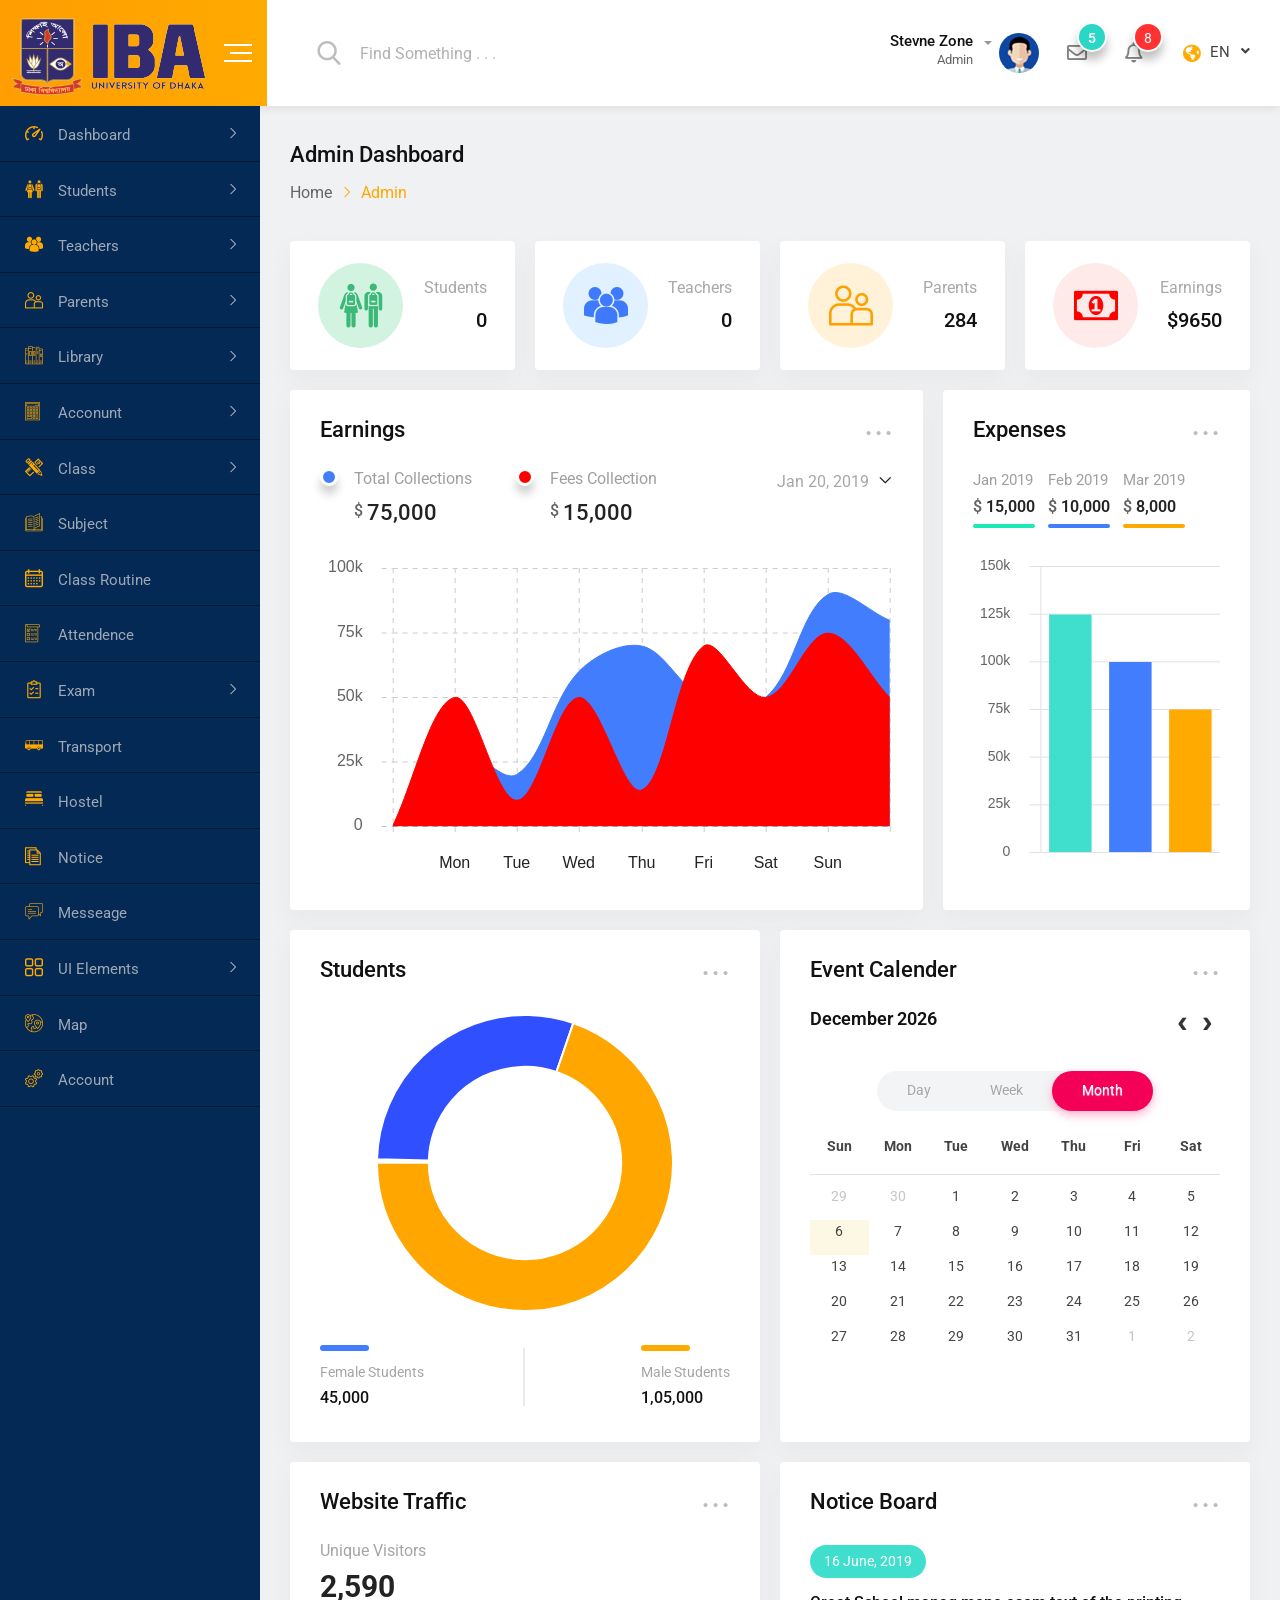
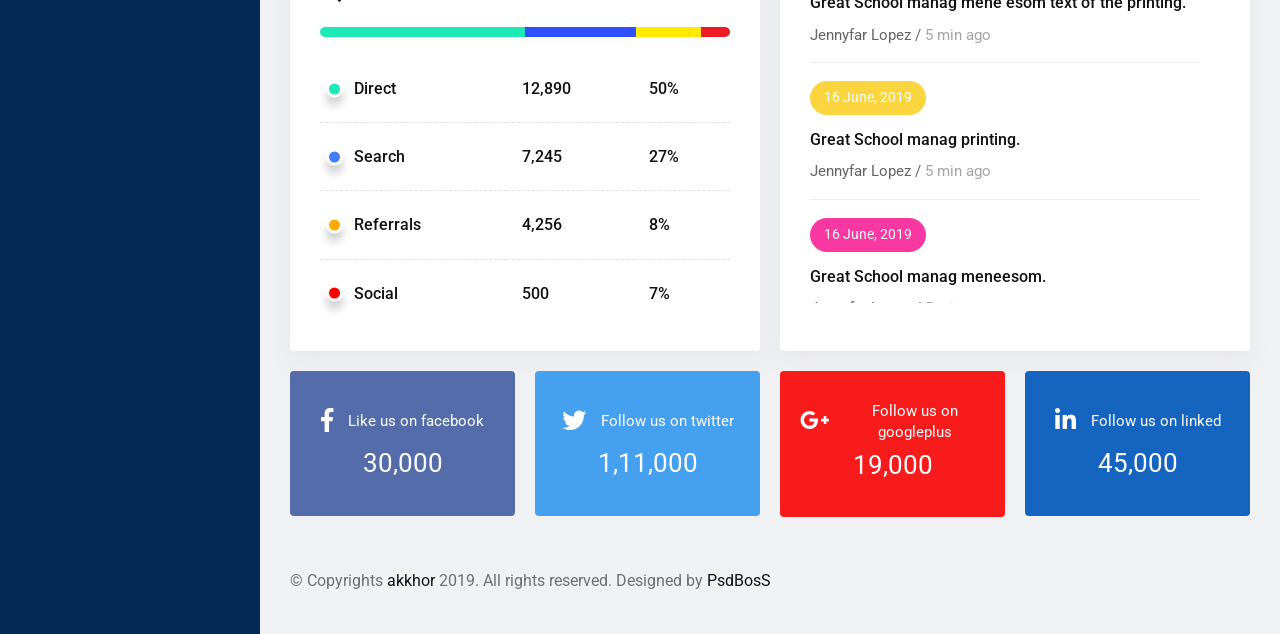
==== index.html @ 73d48bf9 "2nd cmt" ====
<!doctype html>
<html class="no-js" lang="">


<!-- Mirrored from www.radiustheme.com/demo/html/psdboss/akkhor/akkhor/index.html by HTTrack Website Copier/3.x [XR&CO'2014], Wed, 07 Jul 2021 11:38:13 GMT -->
<head>
    <meta charset="utf-8">
    <meta http-equiv="x-ua-compatible" content="ie=edge">
    <title>IBA | Home 1</title>
    <meta name="description" content="">
    <meta name="viewport" content="width=device-width, initial-scale=1">
    <!-- Favicon -->
    <link rel="shortcut icon" type="image/x-icon" href="img/favicon.png">
    <!-- Normalize CSS -->
    <link rel="stylesheet" href="css/normalize.css">
    <!-- Main CSS -->
    <link rel="stylesheet" href="css/main.css">
    <!-- Bootstrap CSS -->
    <link rel="stylesheet" href="css/bootstrap.min.css">
    <!-- Fontawesome CSS -->
    <link rel="stylesheet" href="css/all.min.css">
    <!-- Flaticon CSS -->
    <link rel="stylesheet" href="fonts/flaticon.css">
    <!-- Full Calender CSS -->
    <link rel="stylesheet" href="css/fullcalendar.min.css">
    <!-- Animate CSS -->
    <link rel="stylesheet" href="css/animate.min.css">
    <!-- Custom CSS -->
    <link rel="stylesheet" href="style.css">
    <!-- Modernize js -->
    <script src="js/modernizr-3.6.0.min.js"></script>
</head>

<body>
    <!-- Preloader Start Here -->
    <div id="preloader"></div>
    <!-- Preloader End Here -->
    <div id="wrapper" class="wrapper bg-ash">
       <!-- Header Menu Area Start Here -->
        <div class="navbar navbar-expand-md header-menu-one bg-light">
            <div class="nav-bar-header-one">
                <div class="header-logo">
                    <a href="index.html">
                        <img src="img/iba.png" alt="logo">
                    </a>
                </div>
                 <div class="toggle-button sidebar-toggle">
                    <button type="button" class="item-link">
                        <span class="btn-icon-wrap">
                            <span></span>
                            <span></span>
                            <span></span>
                        </span>
                    </button>
                </div>
            </div>
            <div class="d-md-none mobile-nav-bar">
               <button class="navbar-toggler pulse-animation" type="button" data-toggle="collapse" data-target="#mobile-navbar" aria-expanded="false">
                    <i class="far fa-arrow-alt-circle-down"></i>
                </button>
                <button type="button" class="navbar-toggler sidebar-toggle-mobile">
                    <i class="fas fa-bars"></i>
                </button>
            </div>
            <div class="header-main-menu collapse navbar-collapse" id="mobile-navbar">
                <ul class="navbar-nav">
                    <li class="navbar-item header-search-bar">
                        <div class="input-group stylish-input-group">
                            <span class="input-group-addon">
                                <button type="submit">
                                    <span class="flaticon-search" aria-hidden="true"></span>
                                </button>
                            </span>
                            <input type="text" class="form-control" placeholder="Find Something . . .">
                        </div>
                    </li>
                </ul>
                <ul class="navbar-nav">
                    <li class="navbar-item dropdown header-admin">
                        <a class="navbar-nav-link dropdown-toggle" href="#" role="button" data-toggle="dropdown"
                            aria-expanded="false">
                            <div class="admin-title">
                                <h5 class="item-title">Stevne Zone</h5>
                                <span>Admin</span>
                            </div>
                            <div class="admin-img">
                                <img src="img/figure/admin.jpg" alt="Admin">
                            </div>
                        </a>
                        <div class="dropdown-menu dropdown-menu-right">
                            <div class="item-header">
                                <h6 class="item-title">Steven Zone</h6>
                            </div>
                            <div class="item-content">
                                <ul class="settings-list">
                                    <li><a href="#"><i class="flaticon-user"></i>My Profile</a></li>
                                    <li><a href="#"><i class="flaticon-list"></i>Task</a></li>
                                    <li><a href="#"><i class="flaticon-chat-comment-oval-speech-bubble-with-text-lines"></i>Message</a></li>
                                    <li><a href="#"><i class="flaticon-gear-loading"></i>Account Settings</a></li>
                                    <li><a href="login.html"><i class="flaticon-turn-off"></i>Log Out</a></li>
                                </ul>
                            </div>
                        </div>
                    </li>
                    <li class="navbar-item dropdown header-message">
                        <a class="navbar-nav-link dropdown-toggle" href="#" role="button" data-toggle="dropdown"
                            aria-expanded="false">
                            <i class="far fa-envelope"></i>
                            <div class="item-title d-md-none text-16 mg-l-10">Message</div>
                            <span>5</span>
                        </a>

                        <div class="dropdown-menu dropdown-menu-right">
                            <div class="item-header">
                                <h6 class="item-title">05 Message</h6>
                            </div>
                            <div class="item-content">
                                <div class="media">
                                    <div class="item-img bg-skyblue author-online">
                                        <img src="img/figure/student11.png" alt="img">
                                    </div>
                                    <div class="media-body space-sm">
                                        <div class="item-title">
                                            <a href="#">
                                                <span class="item-name">Maria Zaman</span> 
                                                <span class="item-time">18:30</span> 
                                            </a>  
                                        </div>
                                        <p>What is the reason of buy this item. 
                                        Is it usefull for me.....</p>
                                    </div>
                                </div>
                                <div class="media">
                                    <div class="item-img bg-yellow author-online">
                                        <img src="img/figure/student12.png" alt="img">
                                    </div>
                                    <div class="media-body space-sm">
                                        <div class="item-title">
                                            <a href="#">
                                                <span class="item-name">Benny Roy</span> 
                                                <span class="item-time">10:35</span> 
                                            </a>  
                                        </div>
                                        <p>What is the reason of buy this item. 
                                        Is it usefull for me.....</p>
                                    </div>
                                </div>
                                <div class="media">
                                    <div class="item-img bg-pink">
                                        <img src="img/figure/student13.png" alt="img">
                                    </div>
                                    <div class="media-body space-sm">
                                        <div class="item-title">
                                            <a href="#">
                                                <span class="item-name">Steven</span> 
                                                <span class="item-time">02:35</span> 
                                            </a>  
                                        </div>
                                        <p>What is the reason of buy this item. 
                                        Is it usefull for me.....</p>
                                    </div>
                                </div>
                                <div class="media">
                                    <div class="item-img bg-violet-blue">
                                        <img src="img/figure/student11.png" alt="img">
                                    </div>
                                    <div class="media-body space-sm">
                                        <div class="item-title">
                                            <a href="#">
                                                <span class="item-name">Joshep Joe</span> 
                                                <span class="item-time">12:35</span> 
                                            </a>  
                                        </div>
                                        <p>What is the reason of buy this item. 
                                        Is it usefull for me.....</p>
                                    </div>
                                </div>
                            </div>
                        </div>
                    </li>
                    <li class="navbar-item dropdown header-notification">
                        <a class="navbar-nav-link dropdown-toggle" href="#" role="button" data-toggle="dropdown"
                            aria-expanded="false">
                            <i class="far fa-bell"></i>
                            <div class="item-title d-md-none text-16 mg-l-10">Notification</div>
                            <span>8</span>
                        </a>

                        <div class="dropdown-menu dropdown-menu-right">
                            <div class="item-header">
                                <h6 class="item-title">03 Notifiacations</h6>
                            </div>
                            <div class="item-content">
                                <div class="media">
                                    <div class="item-icon bg-skyblue">
                                        <i class="fas fa-check"></i>
                                    </div>
                                    <div class="media-body space-sm">
                                        <div class="post-title">Complete Today Task</div>
                                        <span>1 Mins ago</span>
                                    </div>
                                </div>
                                <div class="media">
                                    <div class="item-icon bg-orange">
                                        <i class="fas fa-calendar-alt"></i>
                                    </div>
                                    <div class="media-body space-sm">
                                        <div class="post-title">Director Metting</div>
                                        <span>20 Mins ago</span>
                                    </div>
                                </div>
                                <div class="media">
                                    <div class="item-icon bg-violet-blue">
                                        <i class="fas fa-cogs"></i>
                                    </div>
                                    <div class="media-body space-sm">
                                        <div class="post-title">Update Password</div>
                                        <span>45 Mins ago</span>
                                    </div>
                                </div>
                            </div>
                        </div>
                    </li>
                     <li class="navbar-item dropdown header-language">
                        <a class="navbar-nav-link dropdown-toggle" href="#" role="button" 
                        data-toggle="dropdown" aria-expanded="false"><i class="fas fa-globe-americas"></i>EN</a>
                        <div class="dropdown-menu dropdown-menu-right">
                            <a class="dropdown-item" href="#">English</a>
                            <a class="dropdown-item" href="#">Spanish</a>
                            <a class="dropdown-item" href="#">Franchis</a>
                            <a class="dropdown-item" href="#">Chiness</a>
                        </div>
                    </li>
                </ul>
            </div>
        </div>
        <!-- Header Menu Area End Here -->
        <!-- Page Area Start Here -->
        <div class="dashboard-page-one">
            <!-- Sidebar Area Start Here -->
            <div class="sidebar-main sidebar-menu-one sidebar-expand-md sidebar-color">
               <div class="mobile-sidebar-header d-md-none">
                    <div class="header-logo">
                        <a href="index.html"><img src="img/logo1.png" alt="logo"></a>
                    </div>
               </div>
                <div class="sidebar-menu-content">
                    <ul class="nav nav-sidebar-menu sidebar-toggle-view">
                        <li class="nav-item sidebar-nav-item">
                            <a href="#" class="nav-link"><i class="flaticon-dashboard"></i><span>Dashboard</span></a>
                            <ul class="nav sub-group-menu">
                                <li class="nav-item">
                                    <a href="index.html" class="nav-link"><i class="fas fa-angle-right"></i>Admin</a>
                                </li>
                                <li class="nav-item">
                                    <a href="index3.html" class="nav-link"><i
                                            class="fas fa-angle-right"></i>Students</a>
                                </li>
                                <li class="nav-item">
                                    <a href="index4.html" class="nav-link"><i class="fas fa-angle-right"></i>Parents</a>
                                </li>
                                <li class="nav-item">
                                    <a href="index5.html" class="nav-link"><i
                                            class="fas fa-angle-right"></i>Teachers</a>
                                </li>
                            </ul>
                        </li>
                        <li class="nav-item sidebar-nav-item">
                            <a href="#" class="nav-link"><i class="flaticon-classmates"></i><span>Students</span></a>
                            <ul class="nav sub-group-menu">
                                <li class="nav-item">
                                    <a href="all-student.html" class="nav-link"><i class="fas fa-angle-right"></i>All
                                        Students</a>
                                </li>
                                <li class="nav-item">
                                    <a href="student-details.html" class="nav-link"><i
                                            class="fas fa-angle-right"></i>Student Details</a>
                                </li>
                                <li class="nav-item">
                                    <a href="admit-form.html" class="nav-link"><i
                                            class="fas fa-angle-right"></i>Admission Form</a>
                                </li>
                                <li class="nav-item">
                                    <a href="student-promotion.html" class="nav-link"><i
                                            class="fas fa-angle-right"></i>Student Promotion</a>
                                </li>
                            </ul>
                        </li>
                        <li class="nav-item sidebar-nav-item">
                            <a href="#" class="nav-link"><i
                                    class="flaticon-multiple-users-silhouette"></i><span>Teachers</span></a>
                            <ul class="nav sub-group-menu">
                                <li class="nav-item">
                                    <a href="all-teacher.html" class="nav-link"><i class="fas fa-angle-right"></i>All
                                        Teachers</a>
                                </li>
                                <li class="nav-item">
                                    <a href="teacher-details.html" class="nav-link"><i
                                            class="fas fa-angle-right"></i>Teacher Details</a>
                                </li>
                                <li class="nav-item">
                                    <a href="add-teacher.html" class="nav-link"><i class="fas fa-angle-right"></i>Add
                                        Teacher</a>
                                </li>
                                <li class="nav-item">
                                    <a href="teacher-payment.html" class="nav-link"><i
                                            class="fas fa-angle-right"></i>Payment</a>
                                </li>
                            </ul>
                        </li>
                        <li class="nav-item sidebar-nav-item">
                            <a href="#" class="nav-link"><i class="flaticon-couple"></i><span>Parents</span></a>
                            <ul class="nav sub-group-menu">
                                <li class="nav-item">
                                    <a href="all-parents.html" class="nav-link"><i class="fas fa-angle-right"></i>All
                                        Parents</a>
                                </li>
                                <li class="nav-item">
                                    <a href="parents-details.html" class="nav-link"><i
                                            class="fas fa-angle-right"></i>Parents Details</a>
                                </li>
                                <li class="nav-item">
                                    <a href="add-parents.html" class="nav-link"><i class="fas fa-angle-right"></i>Add
                                        Parent</a>
                                </li>
                            </ul>
                        </li>
                        <li class="nav-item sidebar-nav-item">
                            <a href="#" class="nav-link"><i class="flaticon-books"></i><span>Library</span></a>
                            <ul class="nav sub-group-menu">
                                <li class="nav-item">
                                    <a href="all-book.html" class="nav-link"><i class="fas fa-angle-right"></i>All
                                        Book</a>
                                </li>
                                <li class="nav-item">
                                    <a href="add-book.html" class="nav-link"><i class="fas fa-angle-right"></i>Add New
                                        Book</a>
                                </li>
                            </ul>
                        </li>
                        <li class="nav-item sidebar-nav-item">
                            <a href="#" class="nav-link"><i class="flaticon-technological"></i><span>Acconunt</span></a>
                            <ul class="nav sub-group-menu">
                                <li class="nav-item">
                                    <a href="all-fees.html" class="nav-link"><i class="fas fa-angle-right"></i>All Fees
                                        Collection</a>
                                </li>
                                <li class="nav-item">
                                    <a href="all-expense.html" class="nav-link"><i
                                            class="fas fa-angle-right"></i>Expenses</a>
                                </li>
                                <li class="nav-item">
                                    <a href="add-expense.html" class="nav-link"><i class="fas fa-angle-right"></i>Add
                                        Expenses</a>
                                </li>
                            </ul>
                        </li>
                        <li class="nav-item sidebar-nav-item">
                            <a href="#" class="nav-link"><i
                                    class="flaticon-maths-class-materials-cross-of-a-pencil-and-a-ruler"></i><span>Class</span></a>
                            <ul class="nav sub-group-menu">
                                <li class="nav-item">
                                    <a href="all-class.html" class="nav-link"><i class="fas fa-angle-right"></i>All
                                        Classes</a>
                                </li>
                                <li class="nav-item">
                                    <a href="add-class.html" class="nav-link"><i class="fas fa-angle-right"></i>Add New
                                        Class</a>
                                </li>
                            </ul>
                        </li>
                        <li class="nav-item">
                            <a href="all-subject.html" class="nav-link"><i
                                    class="flaticon-open-book"></i><span>Subject</span></a>
                        </li>
                        <li class="nav-item">
                            <a href="class-routine.html" class="nav-link"><i class="flaticon-calendar"></i><span>Class
                                    Routine</span></a>
                        </li>
                        <li class="nav-item">
                            <a href="student-attendence.html" class="nav-link"><i
                                    class="flaticon-checklist"></i><span>Attendence</span></a>
                        </li>
                        <li class="nav-item sidebar-nav-item">
                            <a href="#" class="nav-link"><i class="flaticon-shopping-list"></i><span>Exam</span></a>
                            <ul class="nav sub-group-menu">
                                <li class="nav-item">
                                    <a href="exam-schedule.html" class="nav-link"><i class="fas fa-angle-right"></i>Exam
                                        Schedule</a>
                                </li>
                                <li class="nav-item">
                                    <a href="exam-grade.html" class="nav-link"><i class="fas fa-angle-right"></i>Exam
                                        Grades</a>
                                </li>
                            </ul>
                        </li>
                        <li class="nav-item">
                            <a href="transport.html" class="nav-link"><i
                                    class="flaticon-bus-side-view"></i><span>Transport</span></a>
                        </li>
                        <li class="nav-item">
                            <a href="hostel.html" class="nav-link"><i class="flaticon-bed"></i><span>Hostel</span></a>
                        </li>
                        <li class="nav-item">
                            <a href="notice-board.html" class="nav-link"><i
                                    class="flaticon-script"></i><span>Notice</span></a>
                        </li>
                        <li class="nav-item">
                            <a href="messaging.html" class="nav-link"><i
                                    class="flaticon-chat"></i><span>Messeage</span></a>
                        </li>
                        <li class="nav-item sidebar-nav-item">
                            <a href="#" class="nav-link"><i class="flaticon-menu-1"></i><span>UI Elements</span></a>
                            <ul class="nav sub-group-menu">
                                <li class="nav-item">
                                    <a href="notification-alart.html" class="nav-link"><i class="fas fa-angle-right"></i>Alart</a>
                                </li>
                                <li class="nav-item">
                                    <a href="button.html" class="nav-link"><i class="fas fa-angle-right"></i>Button</a>
                                </li>
                                <li class="nav-item">
                                    <a href="grid.html" class="nav-link"><i class="fas fa-angle-right"></i>Grid</a>
                                </li>
                                <li class="nav-item">
                                    <a href="modal.html" class="nav-link"><i class="fas fa-angle-right"></i>Modal</a>
                                </li>
                                <li class="nav-item">
                                    <a href="progress-bar.html" class="nav-link"><i class="fas fa-angle-right"></i>Progress Bar</a>
                                </li>
                                <li class="nav-item">
                                    <a href="ui-tab.html" class="nav-link"><i class="fas fa-angle-right"></i>Tab</a>
                                </li>
                                <li class="nav-item">
                                    <a href="ui-widget.html" class="nav-link"><i
                                            class="fas fa-angle-right"></i>Widget</a>
                                </li>
                            </ul>
                        </li>
                        <li class="nav-item">
                            <a href="map.html" class="nav-link"><i
                                    class="flaticon-planet-earth"></i><span>Map</span></a>
                        </li>
                        <li class="nav-item">
                            <a href="account-settings.html" class="nav-link"><i
                                    class="flaticon-settings"></i><span>Account</span></a>
                        </li>
                    </ul>
                </div>
            </div>
            <!-- Sidebar Area End Here -->
            <div class="dashboard-content-one">
                <!-- Breadcubs Area Start Here -->
                <div class="breadcrumbs-area">
                    <h3>Admin Dashboard</h3>
                    <ul>
                        <li>
                            <a href="index.html">Home</a>
                        </li>
                        <li>Admin</li>
                    </ul>
                </div>
                <!-- Breadcubs Area End Here -->
                <!-- Dashboard summery Start Here -->
                <div class="row gutters-20">
                    <div class="col-xl-3 col-sm-6 col-12">
                        <div class="dashboard-summery-one mg-b-20">
                            <div class="row align-items-center">
                                <div class="col-6">
                                    <div class="item-icon bg-light-green ">
                                        <i class="flaticon-classmates text-green"></i>
                                    </div>
                                </div>
                                <div class="col-6">
                                    <div class="item-content">
                                        <div class="item-title">Students</div>
                                        <div class="item-number"><span class="counter" data-num="150000">1,50,000</span></div>
                                    </div>
                                </div>
                            </div>
                        </div>
                    </div>
                    <div class="col-xl-3 col-sm-6 col-12">
                        <div class="dashboard-summery-one mg-b-20">
                            <div class="row align-items-center">
                                <div class="col-6">
                                    <div class="item-icon bg-light-blue">
                                        <i class="flaticon-multiple-users-silhouette text-blue"></i>
                                    </div>
                                </div>
                                <div class="col-6">
                                    <div class="item-content">
                                        <div class="item-title">Teachers</div>
                                        <div class="item-number"><span class="counter" data-num="2250">2,250</span></div>
                                    </div>
                                </div>
                            </div>
                        </div>
                    </div>
                    <div class="col-xl-3 col-sm-6 col-12">
                        <div class="dashboard-summery-one mg-b-20">
                            <div class="row align-items-center">
                                <div class="col-6">
                                    <div class="item-icon bg-light-yellow">
                                        <i class="flaticon-couple text-orange"></i>
                                    </div>
                                </div>
                                <div class="col-6">
                                    <div class="item-content">
                                        <div class="item-title">Parents</div>
                                        <div class="item-number"><span class="counter" data-num="5690">5,690</span></div>
                                    </div>
                                </div>
                            </div>
                        </div>
                    </div>
                    <div class="col-xl-3 col-sm-6 col-12">
                        <div class="dashboard-summery-one mg-b-20">
                            <div class="row align-items-center">
                                <div class="col-6">
                                    <div class="item-icon bg-light-red">
                                        <i class="flaticon-money text-red"></i>
                                    </div>
                                </div>
                                <div class="col-6">
                                    <div class="item-content">
                                        <div class="item-title">Earnings</div>
                                        <div class="item-number"><span>$</span><span class="counter" data-num="193000">1,93,000</span></div>
                                    </div>
                                </div>
                            </div>
                        </div>
                    </div>
                </div>
                <!-- Dashboard summery End Here -->
                <!-- Dashboard Content Start Here -->
                <div class="row gutters-20">
                    <div class="col-12 col-xl-8 col-6-xxxl">
                        <div class="card dashboard-card-one pd-b-20">
                            <div class="card-body">
                                <div class="heading-layout1">
                                    <div class="item-title">
                                        <h3>Earnings</h3>
                                    </div>
                                    <div class="dropdown">
                                        <a class="dropdown-toggle" href="#" role="button" data-toggle="dropdown"
                                            aria-expanded="false">...</a>

                                        <div class="dropdown-menu dropdown-menu-right">
                                            <a class="dropdown-item" href="#"><i
                                                    class="fas fa-times text-orange-red"></i>Close</a>
                                            <a class="dropdown-item" href="#"><i
                                                    class="fas fa-cogs text-dark-pastel-green"></i>Edit</a>
                                            <a class="dropdown-item" href="#"><i
                                                    class="fas fa-redo-alt text-orange-peel"></i>Refresh</a>
                                        </div>
                                    </div>
                                </div>
                                <div class="earning-report">
                                    <div class="item-content">
                                        <div class="single-item pseudo-bg-blue">
                                            <h4>Total Collections</h4>
                                            <span>75,000</span>
                                        </div>
                                        <div class="single-item pseudo-bg-red">
                                            <h4>Fees Collection</h4>
                                            <span>15,000</span>
                                        </div>
                                    </div>
                                    <div class="dropdown">
                                        <a class="date-dropdown-toggle" href="#" role="button" data-toggle="dropdown"
                                            aria-expanded="false">Jan 20, 2019</a>
                                        <div class="dropdown-menu dropdown-menu-right">
                                            <a class="dropdown-item" href="#">Jan 20, 2019</a>
                                            <a class="dropdown-item" href="#">Jan 20, 2021</a>
                                            <a class="dropdown-item" href="#">Jan 20, 2020</a>
                                        </div>
                                    </div>
                                </div>
                                <div class="earning-chart-wrap">
                                    <canvas id="earning-line-chart" width="660" height="320"></canvas>
                                </div>
                            </div>
                        </div>
                    </div>
                    <div class="col-12 col-xl-4 col-3-xxxl">
                        <div class="card dashboard-card-two pd-b-20">
                            <div class="card-body">
                                <div class="heading-layout1">
                                    <div class="item-title">
                                        <h3>Expenses</h3>
                                    </div>
                                    <div class="dropdown">
                                        <a class="dropdown-toggle" href="#" role="button" data-toggle="dropdown"
                                            aria-expanded="false">...</a>

                                        <div class="dropdown-menu dropdown-menu-right">
                                            <a class="dropdown-item" href="#"><i
                                                    class="fas fa-times text-orange-red"></i>Close</a>
                                            <a class="dropdown-item" href="#"><i
                                                    class="fas fa-cogs text-dark-pastel-green"></i>Edit</a>
                                            <a class="dropdown-item" href="#"><i
                                                    class="fas fa-redo-alt text-orange-peel"></i>Refresh</a>
                                        </div>
                                    </div>
                                </div>
                                <div class="expense-report">
                                    <div class="monthly-expense pseudo-bg-Aquamarine">
                                        <div class="expense-date">Jan 2019</div>
                                        <div class="expense-amount"><span>$</span> 15,000</div>
                                    </div>
                                    <div class="monthly-expense pseudo-bg-blue">
                                        <div class="expense-date">Feb 2019</div>
                                        <div class="expense-amount"><span>$</span> 10,000</div>
                                    </div>
                                    <div class="monthly-expense pseudo-bg-yellow">
                                        <div class="expense-date">Mar 2019</div>
                                        <div class="expense-amount"><span>$</span> 8,000</div>
                                    </div>
                                </div>
                                <div class="expense-chart-wrap">
                                    <canvas id="expense-bar-chart" width="100" height="300"></canvas>
                                </div>
                            </div>
                        </div>
                    </div>
                    <div class="col-12 col-xl-6 col-3-xxxl">
                        <div class="card dashboard-card-three pd-b-20">
                            <div class="card-body">
                                <div class="heading-layout1">
                                    <div class="item-title">
                                        <h3>Students</h3>
                                    </div>
                                    <div class="dropdown">
                                        <a class="dropdown-toggle" href="#" role="button" data-toggle="dropdown"
                                            aria-expanded="false">...</a>

                                        <div class="dropdown-menu dropdown-menu-right">
                                            <a class="dropdown-item" href="#"><i
                                                    class="fas fa-times text-orange-red"></i>Close</a>
                                            <a class="dropdown-item" href="#"><i
                                                    class="fas fa-cogs text-dark-pastel-green"></i>Edit</a>
                                            <a class="dropdown-item" href="#"><i
                                                    class="fas fa-redo-alt text-orange-peel"></i>Refresh</a>
                                        </div>
                                    </div>
                                </div>
                                <div class="doughnut-chart-wrap">
                                    <canvas id="student-doughnut-chart" width="100" height="300"></canvas>
                                </div>
                                <div class="student-report">
                                    <div class="student-count pseudo-bg-blue">
                                        <h4 class="item-title">Female Students</h4>
                                        <div class="item-number">45,000</div>
                                    </div>
                                    <div class="student-count pseudo-bg-yellow">
                                        <h4 class="item-title">Male Students</h4>
                                        <div class="item-number">1,05,000</div>
                                    </div>
                                </div>
                            </div>
                        </div>
                    </div>
                    <div class="col-12 col-xl-6 col-4-xxxl">
                        <div class="card dashboard-card-four pd-b-20">
                            <div class="card-body">
                                <div class="heading-layout1">
                                    <div class="item-title">
                                        <h3>Event Calender</h3>
                                    </div>
                                    <div class="dropdown">
                                        <a class="dropdown-toggle" href="#" role="button" data-toggle="dropdown"
                                            aria-expanded="false">...</a>

                                        <div class="dropdown-menu dropdown-menu-right">
                                            <a class="dropdown-item" href="#"><i
                                                    class="fas fa-times text-orange-red"></i>Close</a>
                                            <a class="dropdown-item" href="#"><i
                                                    class="fas fa-cogs text-dark-pastel-green"></i>Edit</a>
                                            <a class="dropdown-item" href="#"><i
                                                    class="fas fa-redo-alt text-orange-peel"></i>Refresh</a>
                                        </div>
                                    </div>
                                </div>
                                <div class="calender-wrap">
                                    <div id="fc-calender" class="fc-calender"></div>
                                </div>
                            </div>
                        </div>
                    </div>
                    <div class="col-lg-6 col-xl-6 col-4-xxxl">
                        <div class="card dashboard-card-five pd-b-20">
                            <div class="card-body pd-b-14">
                                <div class="heading-layout1">
                                    <div class="item-title">
                                        <h3>Website Traffic</h3>
                                    </div>
                                    <div class="dropdown">
                                        <a class="dropdown-toggle" href="#" role="button" data-toggle="dropdown"
                                            aria-expanded="false">...</a>

                                        <div class="dropdown-menu dropdown-menu-right">
                                            <a class="dropdown-item" href="#"><i
                                                    class="fas fa-times text-orange-red"></i>Close</a>
                                            <a class="dropdown-item" href="#"><i
                                                    class="fas fa-cogs text-dark-pastel-green"></i>Edit</a>
                                            <a class="dropdown-item" href="#"><i
                                                    class="fas fa-redo-alt text-orange-peel"></i>Refresh</a>
                                        </div>
                                    </div>
                                </div>
                                <h6 class="traffic-title">Unique Visitors</h6>
                                <div class="traffic-number">2,590</div>
                                <div class="traffic-bar">
                                    <div class="direct" data-toggle="tooltip" data-placement="top" title="Direct">
                                    </div>
                                    <div class="search" data-toggle="tooltip" data-placement="top" title="Search">
                                    </div>
                                    <div class="referrals" data-toggle="tooltip" data-placement="top" title="Referrals">
                                    </div>
                                    <div class="social" data-toggle="tooltip" data-placement="top" title="Social">
                                    </div>
                                </div>
                                <div class="traffic-table table-responsive">
                                    <table class="table">
                                        <tbody>
                                            <tr>
                                                <td class="t-title pseudo-bg-Aquamarine">Direct</td>
                                                <td>12,890</td>
                                                <td>50%</td>
                                            </tr>
                                            <tr>
                                                <td class="t-title pseudo-bg-blue">Search</td>
                                                <td>7,245</td>
                                                <td>27%</td>
                                            </tr>
                                            <tr>
                                                <td class="t-title pseudo-bg-yellow">Referrals</td>
                                                <td>4,256</td>
                                                <td>8%</td>
                                            </tr>
                                            <tr>
                                                <td class="t-title pseudo-bg-red">Social</td>
                                                <td>500</td>
                                                <td>7%</td>
                                            </tr>
                                        </tbody>
                                    </table>
                                </div>
                            </div>
                        </div>
                    </div>
                    <div class="col-lg-6 col-xl-6 col-4-xxxl">
                        <div class="card dashboard-card-six pd-b-20">
                            <div class="card-body">
                                <div class="heading-layout1 mg-b-17">
                                    <div class="item-title">
                                        <h3>Notice Board</h3>
                                    </div>
                                    <div class="dropdown">
                                        <a class="dropdown-toggle" href="#" role="button" data-toggle="dropdown"
                                            aria-expanded="false">...</a>

                                        <div class="dropdown-menu dropdown-menu-right">
                                            <a class="dropdown-item" href="#"><i
                                                    class="fas fa-times text-orange-red"></i>Close</a>
                                            <a class="dropdown-item" href="#"><i
                                                    class="fas fa-cogs text-dark-pastel-green"></i>Edit</a>
                                            <a class="dropdown-item" href="#"><i
                                                    class="fas fa-redo-alt text-orange-peel"></i>Refresh</a>
                                        </div>
                                    </div>
                                </div>
                                <div class="notice-box-wrap">
                                    <div class="notice-list">
                                        <div class="post-date bg-skyblue">16 June, 2019</div>
                                        <h6 class="notice-title"><a href="#">Great School manag mene esom text of the
                                                printing.</a></h6>
                                        <div class="entry-meta"> Jennyfar Lopez / <span>5 min ago</span></div>
                                    </div>
                                    <div class="notice-list">
                                        <div class="post-date bg-yellow">16 June, 2019</div>
                                        <h6 class="notice-title"><a href="#">Great School manag printing.</a></h6>
                                        <div class="entry-meta"> Jennyfar Lopez / <span>5 min ago</span></div>
                                    </div>
                                    <div class="notice-list">
                                        <div class="post-date bg-pink">16 June, 2019</div>
                                        <h6 class="notice-title"><a href="#">Great School manag meneesom.</a></h6>
                                        <div class="entry-meta"> Jennyfar Lopez / <span>5 min ago</span></div>
                                    </div>
                                    <div class="notice-list">
                                        <div class="post-date bg-skyblue">16 June, 2019</div>
                                        <h6 class="notice-title"><a href="#">Great School manag mene esom text of the
                                                printing.</a></h6>
                                        <div class="entry-meta"> Jennyfar Lopez / <span>5 min ago</span></div>
                                    </div>
                                    <div class="notice-list">
                                        <div class="post-date bg-yellow">16 June, 2019</div>
                                        <h6 class="notice-title"><a href="#">Great School manag printing.</a></h6>
                                        <div class="entry-meta"> Jennyfar Lopez / <span>5 min ago</span></div>
                                    </div>
                                    <div class="notice-list">
                                        <div class="post-date bg-pink">16 June, 2019</div>
                                        <h6 class="notice-title"><a href="#">Great School manag meneesom.</a></h6>
                                        <div class="entry-meta"> Jennyfar Lopez / <span>5 min ago</span></div>
                                    </div>
                                </div>
                            </div>
                        </div>
                    </div>
                </div>
                <!-- Dashboard Content End Here -->
                <!-- Social Media Start Here -->
                <div class="row gutters-20">
                    <div class="col-lg-3 col-sm-6 col-12">
                        <div class="card dashboard-card-seven">
                            <div class="social-media bg-fb hover-fb">
                                <div class="media media-none--lg">
                                    <div class="social-icon">
                                        <i class="fab fa-facebook-f"></i>
                                    </div>
                                    <div class="media-body space-sm">
                                        <h6 class="item-title">Like us on facebook</h6>
                                    </div>
                                </div>
                                <div class="social-like">30,000</div>
                            </div>
                        </div>
                    </div>
                    <div class="col-lg-3 col-sm-6 col-12">
                        <div class="card dashboard-card-seven">
                            <div class="social-media bg-twitter hover-twitter">
                                <div class="media media-none--lg">
                                        <div class="social-icon">
                                        <i class="fab fa-twitter"></i>
                                        </div>
                                        <div class="media-body space-sm">
                                            <h6 class="item-title">Follow us on twitter</h6>
                                        </div>
                                </div>
                                <div class="social-like">1,11,000</div>
                            </div>
                        </div>
                    </div>
                    <div class="col-lg-3 col-sm-6 col-12">
                        <div class="card dashboard-card-seven">
                            <div class="social-media bg-gplus hover-gplus">
                                <div class="media media-none--lg">
                                    <div class="social-icon">
                                        <i class="fab fa-google-plus-g"></i>
                                    </div>
                                    <div class="media-body space-sm">
                                        <h6 class="item-title">Follow us on googleplus</h6>
                                    </div>
                                </div>
                                <div class="social-like">19,000</div>
                            </div>
                        </div>
                    </div>
                    <div class="col-lg-3 col-sm-6 col-12">
                        <div class="card dashboard-card-seven">
                            <div class="social-media bg-linkedin hover-linked">
                                <div class="media media-none--lg">
                                    <div class="social-icon">
                                    <i class="fab fa-linkedin-in"></i>
                                    </div>
                                    <div class="media-body space-sm">
                                        <h6 class="item-title">Follow us on linked</h6>
                                    </div>
                                </div>
                                <div class="social-like">45,000</div>
                            </div>
                        </div>
                    </div>
                </div>
                <!-- Social Media End Here -->
                <!-- Footer Area Start Here -->
                <footer class="footer-wrap-layout1">
                    <div class="copyright">© Copyrights <a href="#">akkhor</a> 2019. All rights reserved. Designed by <a
                            href="#">PsdBosS</a></div>
                </footer>
                <!-- Footer Area End Here -->
            </div>
        </div>
        <!-- Page Area End Here -->
    </div>
    <!-- jquery-->
    <script src="js/jquery-3.3.1.min.js"></script>
    <!-- Plugins js -->
    <script src="js/plugins.js"></script>
    <!-- Popper js -->
    <script src="js/popper.min.js"></script>
    <!-- Bootstrap js -->
    <script src="js/bootstrap.min.js"></script>
    <!-- Counterup Js -->
    <script src="js/jquery.counterup.min.js"></script>
    <!-- Moment Js -->
    <script src="js/moment.min.js"></script>
    <!-- Waypoints Js -->
    <script src="js/jquery.waypoints.min.js"></script>
    <!-- Scroll Up Js -->
    <script src="js/jquery.scrollUp.min.js"></script>
    <!-- Full Calender Js -->
    <script src="js/fullcalendar.min.js"></script>
    <!-- Chart Js -->
    <script src="js/Chart.min.js"></script>
    <!-- Custom Js -->
    <script src="js/main.js"></script>

</body>


<!-- Mirrored from www.radiustheme.com/demo/html/psdboss/akkhor/akkhor/index.html by HTTrack Website Copier/3.x [XR&CO'2014], Wed, 07 Jul 2021 11:38:37 GMT -->
</html>
---- css/main.css ----
/*! HTML5 Boilerplate v6.1.0 | MIT License | https://html5boilerplate.com/ */

/*
 * What follows is the result of much research on cross-browser styling.
 * Credit left inline and big thanks to Nicolas Gallagher, Jonathan Neal,
 * Kroc Camen, and the H5BP dev community and team.
 */

/* ==========================================================================
   Base styles: opinionated defaults
   ========================================================================== */

html {
    color: #222;
    font-size: 1em;
    line-height: 1.4;
}

/*
 * Remove text-shadow in selection highlight:
 * https://twitter.com/miketaylr/status/12228805301
 *
 * Vendor-prefixed and regular ::selection selectors cannot be combined:
 * https://stackoverflow.com/a/16982510/7133471
 *
 * Customize the background color to match your design.
 */

::-moz-selection {
    background: #b3d4fc;
    text-shadow: none;
}

::selection {
    background: #b3d4fc;
    text-shadow: none;
}

/*
 * A better looking default horizontal rule
 */

hr {
    display: block;
    height: 1px;
    border: 0;
    border-top: 1px solid #ccc;
    margin: 1em 0;
    padding: 0;
}

/*
 * Remove the gap between audio, canvas, iframes,
 * images, videos and the bottom of their containers:
 * https://github.com/h5bp/html5-boilerplate/issues/440
 */

audio,
canvas,
iframe,
img,
svg,
video {
    vertical-align: middle;
}

/*
 * Remove default fieldset styles.
 */

fieldset {
    border: 0;
    margin: 0;
    padding: 0;
}

/*
 * Allow only vertical resizing of textareas.
 */

textarea {
    resize: vertical;
}

/* ==========================================================================
   Browser Upgrade Prompt
   ========================================================================== */

.browserupgrade {
    margin: 0.2em 0;
    background: #ccc;
    color: #000;
    padding: 0.2em 0;
}

/* ==========================================================================
   Author's custom styles
   ========================================================================== */

















/* ==========================================================================
   Helper classes
   ========================================================================== */

/*
 * Hide visually and from screen readers
 */

.hidden {
    display: none !important;
}

/*
 * Hide only visually, but have it available for screen readers:
 * https://snook.ca/archives/html_and_css/hiding-content-for-accessibility
 *
 * 1. For long content, line feeds are not interpreted as spaces and small width
 *    causes content to wrap 1 word per line:
 *    https://medium.com/@jessebeach/beware-smushed-off-screen-accessible-text-5952a4c2cbfe
 */

.visuallyhidden {
    border: 0;
    clip: rect(0 0 0 0);
    height: 1px;
    margin: -1px;
    overflow: hidden;
    padding: 0;
    position: absolute;
    width: 1px;
    white-space: nowrap; /* 1 */
}

/*
 * Extends the .visuallyhidden class to allow the element
 * to be focusable when navigated to via the keyboard:
 * https://www.drupal.org/node/897638
 */

.visuallyhidden.focusable:active,
.visuallyhidden.focusable:focus {
    clip: auto;
    height: auto;
    margin: 0;
    overflow: visible;
    position: static;
    width: auto;
    white-space: inherit;
}

/*
 * Hide visually and from screen readers, but maintain layout
 */

.invisible {
    visibility: hidden;
}

/*
 * Clearfix: contain floats
 *
 * For modern browsers
 * 1. The space content is one way to avoid an Opera bug when the
 *    `contenteditable` attribute is included anywhere else in the document.
 *    Otherwise it causes space to appear at the top and bottom of elements
 *    that receive the `clearfix` class.
 * 2. The use of `table` rather than `block` is only necessary if using
 *    `:before` to contain the top-margins of child elements.
 */

.clearfix:before,
.clearfix:after {
    content: " "; /* 1 */
    display: table; /* 2 */
}

.clearfix:after {
    clear: both;
}

/* ==========================================================================
   EXAMPLE Media Queries for Responsive Design.
   These examples override the primary ('mobile first') styles.
   Modify as content requires.
   ========================================================================== */

@media only screen and (min-width: 35em) {
    /* Style adjustments for viewports that meet the condition */
}

@media print,
       (-webkit-min-device-pixel-ratio: 1.25),
       (min-resolution: 1.25dppx),
       (min-resolution: 120dpi) {
    /* Style adjustments for high resolution devices */
}

/* ==========================================================================
   Print styles.
   Inlined to avoid the additional HTTP request:
   https://www.phpied.com/delay-loading-your-print-css/
   ========================================================================== */

@media print {
    *,
    *:before,
    *:after {
        background: transparent !important;
        color: #000 !important; /* Black prints faster */
        -webkit-box-shadow: none !important;
        box-shadow: none !important;
        text-shadow: none !important;
    }

    a,
    a:visited {
        text-decoration: underline;
    }

    a[href]:after {
        content: " (" attr(href) ")";
    }

    abbr[title]:after {
        content: " (" attr(title) ")";
    }

    /*
     * Don't show links that are fragment identifiers,
     * or use the `javascript:` pseudo protocol
     */

    a[href^="#"]:after,
    a[href^="javascript:"]:after {
        content: "";
    }

    pre {
        white-space: pre-wrap !important;
    }
    pre,
    blockquote {
        border: 1px solid #999;
        page-break-inside: avoid;
    }

    /*
     * Printing Tables:
     * http://css-discuss.incutio.com/wiki/Printing_Tables
     */

    thead {
        display: table-header-group;
    }

    tr,
    img {
        page-break-inside: avoid;
    }

    p,
    h2,
    h3 {
        orphans: 3;
        widows: 3;
    }

    h2,
    h3 {
        page-break-after: avoid;
    }
}
---- css/all.min.css ----
.fa,.fab,.fal,.far,.fas{-moz-osx-font-smoothing:grayscale;-webkit-font-smoothing:antialiased;display:inline-block;font-style:normal;font-variant:normal;text-rendering:auto;line-height:1}.fa-lg{font-size:1.33333em;line-height:.75em;vertical-align:-.0667em}.fa-xs{font-size:.75em}.fa-sm{font-size:.875em}.fa-1x{font-size:1em}.fa-2x{font-size:2em}.fa-3x{font-size:3em}.fa-4x{font-size:4em}.fa-5x{font-size:5em}.fa-6x{font-size:6em}.fa-7x{font-size:7em}.fa-8x{font-size:8em}.fa-9x{font-size:9em}.fa-10x{font-size:10em}.fa-fw{text-align:center;width:1.25em}.fa-ul{list-style-type:none;margin-left:2.5em;padding-left:0}.fa-ul>li{position:relative}.fa-li{left:-2em;position:absolute;text-align:center;width:2em;line-height:inherit}.fa-border{border:.08em solid #eee;border-radius:.1em;padding:.2em .25em .15em}.fa-pull-left{float:left}.fa-pull-right{float:right}.fa.fa-pull-left,.fab.fa-pull-left,.fal.fa-pull-left,.far.fa-pull-left,.fas.fa-pull-left{margin-right:.3em}.fa.fa-pull-right,.fab.fa-pull-right,.fal.fa-pull-right,.far.fa-pull-right,.fas.fa-pull-right{margin-left:.3em}.fa-spin{animation:fa-spin 2s infinite linear}.fa-pulse{animation:fa-spin 1s infinite steps(8)}@keyframes fa-spin{0%{transform:rotate(0deg)}to{transform:rotate(1turn)}}.fa-rotate-90{-ms-filter:"progid:DXImageTransform.Microsoft.BasicImage(rotation=1)";transform:rotate(90deg)}.fa-rotate-180{-ms-filter:"progid:DXImageTransform.Microsoft.BasicImage(rotation=2)";transform:rotate(180deg)}.fa-rotate-270{-ms-filter:"progid:DXImageTransform.Microsoft.BasicImage(rotation=3)";transform:rotate(270deg)}.fa-flip-horizontal{-ms-filter:"progid:DXImageTransform.Microsoft.BasicImage(rotation=0, mirror=1)";transform:scaleX(-1)}.fa-flip-vertical{transform:scaleY(-1)}.fa-flip-both,.fa-flip-horizontal.fa-flip-vertical,.fa-flip-vertical{-ms-filter:"progid:DXImageTransform.Microsoft.BasicImage(rotation=2, mirror=1)"}.fa-flip-both,.fa-flip-horizontal.fa-flip-vertical{transform:scale(-1)}:root .fa-flip-both,:root .fa-flip-horizontal,:root .fa-flip-vertical,:root .fa-rotate-90,:root .fa-rotate-180,:root .fa-rotate-270{filter:none}.fa-stack{display:inline-block;height:2em;line-height:2em;position:relative;vertical-align:middle;width:2.5em}.fa-stack-1x,.fa-stack-2x{left:0;position:absolute;text-align:center;width:100%}.fa-stack-1x{line-height:inherit}.fa-stack-2x{font-size:2em}.fa-inverse{color:#fff}.fa-500px:before{content:"\f26e"}.fa-accessible-icon:before{content:"\f368"}.fa-accusoft:before{content:"\f369"}.fa-acquisitions-incorporated:before{content:"\f6af"}.fa-ad:before{content:"\f641"}.fa-address-book:before{content:"\f2b9"}.fa-address-card:before{content:"\f2bb"}.fa-adjust:before{content:"\f042"}.fa-adn:before{content:"\f170"}.fa-adobe:before{content:"\f778"}.fa-adversal:before{content:"\f36a"}.fa-affiliatetheme:before{content:"\f36b"}.fa-air-freshener:before{content:"\f5d0"}.fa-algolia:before{content:"\f36c"}.fa-align-center:before{content:"\f037"}.fa-align-justify:before{content:"\f039"}.fa-align-left:before{content:"\f036"}.fa-align-right:before{content:"\f038"}.fa-alipay:before{content:"\f642"}.fa-allergies:before{content:"\f461"}.fa-amazon:before{content:"\f270"}.fa-amazon-pay:before{content:"\f42c"}.fa-ambulance:before{content:"\f0f9"}.fa-american-sign-language-interpreting:before{content:"\f2a3"}.fa-amilia:before{content:"\f36d"}.fa-anchor:before{content:"\f13d"}.fa-android:before{content:"\f17b"}.fa-angellist:before{content:"\f209"}.fa-angle-double-down:before{content:"\f103"}.fa-angle-double-left:before{content:"\f100"}.fa-angle-double-right:before{content:"\f101"}.fa-angle-double-up:before{content:"\f102"}.fa-angle-down:before{content:"\f107"}.fa-angle-left:before{content:"\f104"}.fa-angle-right:before{content:"\f105"}.fa-angle-up:before{content:"\f106"}.fa-angry:before{content:"\f556"}.fa-angrycreative:before{content:"\f36e"}.fa-angular:before{content:"\f420"}.fa-ankh:before{content:"\f644"}.fa-app-store:before{content:"\f36f"}.fa-app-store-ios:before{content:"\f370"}.fa-apper:before{content:"\f371"}.fa-apple:before{content:"\f179"}.fa-apple-alt:before{content:"\f5d1"}.fa-apple-pay:before{content:"\f415"}.fa-archive:before{content:"\f187"}.fa-archway:before{content:"\f557"}.fa-arrow-alt-circle-down:before{content:"\f358"}.fa-arrow-alt-circle-left:before{content:"\f359"}.fa-arrow-alt-circle-right:before{content:"\f35a"}.fa-arrow-alt-circle-up:before{content:"\f35b"}.fa-arrow-circle-down:before{content:"\f0ab"}.fa-arrow-circle-left:before{content:"\f0a8"}.fa-arrow-circle-right:before{content:"\f0a9"}.fa-arrow-circle-up:before{content:"\f0aa"}.fa-arrow-down:before{content:"\f063"}.fa-arrow-left:before{content:"\f060"}.fa-arrow-right:before{content:"\f061"}.fa-arrow-up:before{content:"\f062"}.fa-arrows-alt:before{content:"\f0b2"}.fa-arrows-alt-h:before{content:"\f337"}.fa-arrows-alt-v:before{content:"\f338"}.fa-artstation:before{content:"\f77a"}.fa-assistive-listening-systems:before{content:"\f2a2"}.fa-asterisk:before{content:"\f069"}.fa-asymmetrik:before{content:"\f372"}.fa-at:before{content:"\f1fa"}.fa-atlas:before{content:"\f558"}.fa-atlassian:before{content:"\f77b"}.fa-atom:before{content:"\f5d2"}.fa-audible:before{content:"\f373"}.fa-audio-description:before{content:"\f29e"}.fa-autoprefixer:before{content:"\f41c"}.fa-avianex:before{content:"\f374"}.fa-aviato:before{content:"\f421"}.fa-award:before{content:"\f559"}.fa-aws:before{content:"\f375"}.fa-baby:before{content:"\f77c"}.fa-baby-carriage:before{content:"\f77d"}.fa-backspace:before{content:"\f55a"}.fa-backward:before{content:"\f04a"}.fa-bacon:before{content:"\f7e5"}.fa-balance-scale:before{content:"\f24e"}.fa-ban:before{content:"\f05e"}.fa-band-aid:before{content:"\f462"}.fa-bandcamp:before{content:"\f2d5"}.fa-barcode:before{content:"\f02a"}.fa-bars:before{content:"\f0c9"}.fa-baseball-ball:before{content:"\f433"}.fa-basketball-ball:before{content:"\f434"}.fa-bath:before{content:"\f2cd"}.fa-battery-empty:before{content:"\f244"}.fa-battery-full:before{content:"\f240"}.fa-battery-half:before{content:"\f242"}.fa-battery-quarter:before{content:"\f243"}.fa-battery-three-quarters:before{content:"\f241"}.fa-bed:before{content:"\f236"}.fa-beer:before{content:"\f0fc"}.fa-behance:before{content:"\f1b4"}.fa-behance-square:before{content:"\f1b5"}.fa-bell:before{content:"\f0f3"}.fa-bell-slash:before{content:"\f1f6"}.fa-bezier-curve:before{content:"\f55b"}.fa-bible:before{content:"\f647"}.fa-bicycle:before{content:"\f206"}.fa-bimobject:before{content:"\f378"}.fa-binoculars:before{content:"\f1e5"}.fa-biohazard:before{content:"\f780"}.fa-birthday-cake:before{content:"\f1fd"}.fa-bitbucket:before{content:"\f171"}.fa-bitcoin:before{content:"\f379"}.fa-bity:before{content:"\f37a"}.fa-black-tie:before{content:"\f27e"}.fa-blackberry:before{content:"\f37b"}.fa-blender:before{content:"\f517"}.fa-blender-phone:before{content:"\f6b6"}.fa-blind:before{content:"\f29d"}.fa-blog:before{content:"\f781"}.fa-blogger:before{content:"\f37c"}.fa-blogger-b:before{content:"\f37d"}.fa-bluetooth:before{content:"\f293"}.fa-bluetooth-b:before{content:"\f294"}.fa-bold:before{content:"\f032"}.fa-bolt:before{content:"\f0e7"}.fa-bomb:before{content:"\f1e2"}.fa-bone:before{content:"\f5d7"}.fa-bong:before{content:"\f55c"}.fa-book:before{content:"\f02d"}.fa-book-dead:before{content:"\f6b7"}.fa-book-medical:before{content:"\f7e6"}.fa-book-open:before{content:"\f518"}.fa-book-reader:before{content:"\f5da"}.fa-bookmark:before{content:"\f02e"}.fa-bowling-ball:before{content:"\f436"}.fa-box:before{content:"\f466"}.fa-box-open:before{content:"\f49e"}.fa-boxes:before{content:"\f468"}.fa-braille:before{content:"\f2a1"}.fa-brain:before{content:"\f5dc"}.fa-bread-slice:before{content:"\f7ec"}.fa-briefcase:before{content:"\f0b1"}.fa-briefcase-medical:before{content:"\f469"}.fa-broadcast-tower:before{content:"\f519"}.fa-broom:before{content:"\f51a"}.fa-brush:before{content:"\f55d"}.fa-btc:before{content:"\f15a"}.fa-bug:before{content:"\f188"}.fa-building:before{content:"\f1ad"}.fa-bullhorn:before{content:"\f0a1"}.fa-bullseye:before{content:"\f140"}.fa-burn:before{content:"\f46a"}.fa-buromobelexperte:before{content:"\f37f"}.fa-bus:before{content:"\f207"}.fa-bus-alt:before{content:"\f55e"}.fa-business-time:before{content:"\f64a"}.fa-buysellads:before{content:"\f20d"}.fa-calculator:before{content:"\f1ec"}.fa-calendar:before{content:"\f133"}.fa-calendar-alt:before{content:"\f073"}.fa-calendar-check:before{content:"\f274"}.fa-calendar-day:before{content:"\f783"}.fa-calendar-minus:before{content:"\f272"}.fa-calendar-plus:before{content:"\f271"}.fa-calendar-times:before{content:"\f273"}.fa-calendar-week:before{content:"\f784"}.fa-camera:before{content:"\f030"}.fa-camera-retro:before{content:"\f083"}.fa-campground:before{content:"\f6bb"}.fa-canadian-maple-leaf:before{content:"\f785"}.fa-candy-cane:before{content:"\f786"}.fa-cannabis:before{content:"\f55f"}.fa-capsules:before{content:"\f46b"}.fa-car:before{content:"\f1b9"}.fa-car-alt:before{content:"\f5de"}.fa-car-battery:before{content:"\f5df"}.fa-car-crash:before{content:"\f5e1"}.fa-car-side:before{content:"\f5e4"}.fa-caret-down:before{content:"\f0d7"}.fa-caret-left:before{content:"\f0d9"}.fa-caret-right:before{content:"\f0da"}.fa-caret-square-down:before{content:"\f150"}.fa-caret-square-left:before{content:"\f191"}.fa-caret-square-right:before{content:"\f152"}.fa-caret-square-up:before{content:"\f151"}.fa-caret-up:before{content:"\f0d8"}.fa-carrot:before{content:"\f787"}.fa-cart-arrow-down:before{content:"\f218"}.fa-cart-plus:before{content:"\f217"}.fa-cash-register:before{content:"\f788"}.fa-cat:before{content:"\f6be"}.fa-cc-amazon-pay:before{content:"\f42d"}.fa-cc-amex:before{content:"\f1f3"}.fa-cc-apple-pay:before{content:"\f416"}.fa-cc-diners-club:before{content:"\f24c"}.fa-cc-discover:before{content:"\f1f2"}.fa-cc-jcb:before{content:"\f24b"}.fa-cc-mastercard:before{content:"\f1f1"}.fa-cc-paypal:before{content:"\f1f4"}.fa-cc-stripe:before{content:"\f1f5"}.fa-cc-visa:before{content:"\f1f0"}.fa-centercode:before{content:"\f380"}.fa-centos:before{content:"\f789"}.fa-certificate:before{content:"\f0a3"}.fa-chair:before{content:"\f6c0"}.fa-chalkboard:before{content:"\f51b"}.fa-chalkboard-teacher:before{content:"\f51c"}.fa-charging-station:before{content:"\f5e7"}.fa-chart-area:before{content:"\f1fe"}.fa-chart-bar:before{content:"\f080"}.fa-chart-line:before{content:"\f201"}.fa-chart-pie:before{content:"\f200"}.fa-check:before{content:"\f00c"}.fa-check-circle:before{content:"\f058"}.fa-check-double:before{content:"\f560"}.fa-check-square:before{content:"\f14a"}.fa-cheese:before{content:"\f7ef"}.fa-chess:before{content:"\f439"}.fa-chess-bishop:before{content:"\f43a"}.fa-chess-board:before{content:"\f43c"}.fa-chess-king:before{content:"\f43f"}.fa-chess-knight:before{content:"\f441"}.fa-chess-pawn:before{content:"\f443"}.fa-chess-queen:before{content:"\f445"}.fa-chess-rook:before{content:"\f447"}.fa-chevron-circle-down:before{content:"\f13a"}.fa-chevron-circle-left:before{content:"\f137"}.fa-chevron-circle-right:before{content:"\f138"}.fa-chevron-circle-up:before{content:"\f139"}.fa-chevron-down:before{content:"\f078"}.fa-chevron-left:before{content:"\f053"}.fa-chevron-right:before{content:"\f054"}.fa-chevron-up:before{content:"\f077"}.fa-child:before{content:"\f1ae"}.fa-chrome:before{content:"\f268"}.fa-church:before{content:"\f51d"}.fa-circle:before{content:"\f111"}.fa-circle-notch:before{content:"\f1ce"}.fa-city:before{content:"\f64f"}.fa-clinic-medical:before{content:"\f7f2"}.fa-clipboard:before{content:"\f328"}.fa-clipboard-check:before{content:"\f46c"}.fa-clipboard-list:before{content:"\f46d"}.fa-clock:before{content:"\f017"}.fa-clone:before{content:"\f24d"}.fa-closed-captioning:before{content:"\f20a"}.fa-cloud:before{content:"\f0c2"}.fa-cloud-download-alt:before{content:"\f381"}.fa-cloud-meatball:before{content:"\f73b"}.fa-cloud-moon:before{content:"\f6c3"}.fa-cloud-moon-rain:before{content:"\f73c"}.fa-cloud-rain:before{content:"\f73d"}.fa-cloud-showers-heavy:before{content:"\f740"}.fa-cloud-sun:before{content:"\f6c4"}.fa-cloud-sun-rain:before{content:"\f743"}.fa-cloud-upload-alt:before{content:"\f382"}.fa-cloudscale:before{content:"\f383"}.fa-cloudsmith:before{content:"\f384"}.fa-cloudversify:before{content:"\f385"}.fa-cocktail:before{content:"\f561"}.fa-code:before{content:"\f121"}.fa-code-branch:before{content:"\f126"}.fa-codepen:before{content:"\f1cb"}.fa-codiepie:before{content:"\f284"}.fa-coffee:before{content:"\f0f4"}.fa-cog:before{content:"\f013"}.fa-cogs:before{content:"\f085"}.fa-coins:before{content:"\f51e"}.fa-columns:before{content:"\f0db"}.fa-comment:before{content:"\f075"}.fa-comment-alt:before{content:"\f27a"}.fa-comment-dollar:before{content:"\f651"}.fa-comment-dots:before{content:"\f4ad"}.fa-comment-medical:before{content:"\f7f5"}.fa-comment-slash:before{content:"\f4b3"}.fa-comments:before{content:"\f086"}.fa-comments-dollar:before{content:"\f653"}.fa-compact-disc:before{content:"\f51f"}.fa-compass:before{content:"\f14e"}.fa-compress:before{content:"\f066"}.fa-compress-arrows-alt:before{content:"\f78c"}.fa-concierge-bell:before{content:"\f562"}.fa-confluence:before{content:"\f78d"}.fa-connectdevelop:before{content:"\f20e"}.fa-contao:before{content:"\f26d"}.fa-cookie:before{content:"\f563"}.fa-cookie-bite:before{content:"\f564"}.fa-copy:before{content:"\f0c5"}.fa-copyright:before{content:"\f1f9"}.fa-couch:before{content:"\f4b8"}.fa-cpanel:before{content:"\f388"}.fa-creative-commons:before{content:"\f25e"}.fa-creative-commons-by:before{content:"\f4e7"}.fa-creative-commons-nc:before{content:"\f4e8"}.fa-creative-commons-nc-eu:before{content:"\f4e9"}.fa-creative-commons-nc-jp:before{content:"\f4ea"}.fa-creative-commons-nd:before{content:"\f4eb"}.fa-creative-commons-pd:before{content:"\f4ec"}.fa-creative-commons-pd-alt:before{content:"\f4ed"}.fa-creative-commons-remix:before{content:"\f4ee"}.fa-creative-commons-sa:before{content:"\f4ef"}.fa-creative-commons-sampling:before{content:"\f4f0"}.fa-creative-commons-sampling-plus:before{content:"\f4f1"}.fa-creative-commons-share:before{content:"\f4f2"}.fa-creative-commons-zero:before{content:"\f4f3"}.fa-credit-card:before{content:"\f09d"}.fa-critical-role:before{content:"\f6c9"}.fa-crop:before{content:"\f125"}.fa-crop-alt:before{content:"\f565"}.fa-cross:before{content:"\f654"}.fa-crosshairs:before{content:"\f05b"}.fa-crow:before{content:"\f520"}.fa-crown:before{content:"\f521"}.fa-crutch:before{content:"\f7f7"}.fa-css3:before{content:"\f13c"}.fa-css3-alt:before{content:"\f38b"}.fa-cube:before{content:"\f1b2"}.fa-cubes:before{content:"\f1b3"}.fa-cut:before{content:"\f0c4"}.fa-cuttlefish:before{content:"\f38c"}.fa-d-and-d:before{content:"\f38d"}.fa-d-and-d-beyond:before{content:"\f6ca"}.fa-dashcube:before{content:"\f210"}.fa-database:before{content:"\f1c0"}.fa-deaf:before{content:"\f2a4"}.fa-delicious:before{content:"\f1a5"}.fa-democrat:before{content:"\f747"}.fa-deploydog:before{content:"\f38e"}.fa-deskpro:before{content:"\f38f"}.fa-desktop:before{content:"\f108"}.fa-dev:before{content:"\f6cc"}.fa-deviantart:before{content:"\f1bd"}.fa-dharmachakra:before{content:"\f655"}.fa-dhl:before{content:"\f790"}.fa-diagnoses:before{content:"\f470"}.fa-diaspora:before{content:"\f791"}.fa-dice:before{content:"\f522"}.fa-dice-d20:before{content:"\f6cf"}.fa-dice-d6:before{content:"\f6d1"}.fa-dice-five:before{content:"\f523"}.fa-dice-four:before{content:"\f524"}.fa-dice-one:before{content:"\f525"}.fa-dice-six:before{content:"\f526"}.fa-dice-three:before{content:"\f527"}.fa-dice-two:before{content:"\f528"}.fa-digg:before{content:"\f1a6"}.fa-digital-ocean:before{content:"\f391"}.fa-digital-tachograph:before{content:"\f566"}.fa-directions:before{content:"\f5eb"}.fa-discord:before{content:"\f392"}.fa-discourse:before{content:"\f393"}.fa-divide:before{content:"\f529"}.fa-dizzy:before{content:"\f567"}.fa-dna:before{content:"\f471"}.fa-dochub:before{content:"\f394"}.fa-docker:before{content:"\f395"}.fa-dog:before{content:"\f6d3"}.fa-dollar-sign:before{content:"\f155"}.fa-dolly:before{content:"\f472"}.fa-dolly-flatbed:before{content:"\f474"}.fa-donate:before{content:"\f4b9"}.fa-door-closed:before{content:"\f52a"}.fa-door-open:before{content:"\f52b"}.fa-dot-circle:before{content:"\f192"}.fa-dove:before{content:"\f4ba"}.fa-download:before{content:"\f019"}.fa-draft2digital:before{content:"\f396"}.fa-drafting-compass:before{content:"\f568"}.fa-dragon:before{content:"\f6d5"}.fa-draw-polygon:before{content:"\f5ee"}.fa-dribbble:before{content:"\f17d"}.fa-dribbble-square:before{content:"\f397"}.fa-dropbox:before{content:"\f16b"}.fa-drum:before{content:"\f569"}.fa-drum-steelpan:before{content:"\f56a"}.fa-drumstick-bite:before{content:"\f6d7"}.fa-drupal:before{content:"\f1a9"}.fa-dumbbell:before{content:"\f44b"}.fa-dumpster:before{content:"\f793"}.fa-dumpster-fire:before{content:"\f794"}.fa-dungeon:before{content:"\f6d9"}.fa-dyalog:before{content:"\f399"}.fa-earlybirds:before{content:"\f39a"}.fa-ebay:before{content:"\f4f4"}.fa-edge:before{content:"\f282"}.fa-edit:before{content:"\f044"}.fa-egg:before{content:"\f7fb"}.fa-eject:before{content:"\f052"}.fa-elementor:before{content:"\f430"}.fa-ellipsis-h:before{content:"\f141"}.fa-ellipsis-v:before{content:"\f142"}.fa-ello:before{content:"\f5f1"}.fa-ember:before{content:"\f423"}.fa-empire:before{content:"\f1d1"}.fa-envelope:before{content:"\f0e0"}.fa-envelope-open:before{content:"\f2b6"}.fa-envelope-open-text:before{content:"\f658"}.fa-envelope-square:before{content:"\f199"}.fa-envira:before{content:"\f299"}.fa-equals:before{content:"\f52c"}.fa-eraser:before{content:"\f12d"}.fa-erlang:before{content:"\f39d"}.fa-ethereum:before{content:"\f42e"}.fa-ethernet:before{content:"\f796"}.fa-etsy:before{content:"\f2d7"}.fa-euro-sign:before{content:"\f153"}.fa-exchange-alt:before{content:"\f362"}.fa-exclamation:before{content:"\f12a"}.fa-exclamation-circle:before{content:"\f06a"}.fa-exclamation-triangle:before{content:"\f071"}.fa-expand:before{content:"\f065"}.fa-expand-arrows-alt:before{content:"\f31e"}.fa-expeditedssl:before{content:"\f23e"}.fa-external-link-alt:before{content:"\f35d"}.fa-external-link-square-alt:before{content:"\f360"}.fa-eye:before{content:"\f06e"}.fa-eye-dropper:before{content:"\f1fb"}.fa-eye-slash:before{content:"\f070"}.fa-facebook:before{content:"\f09a"}.fa-facebook-f:before{content:"\f39e"}.fa-facebook-messenger:before{content:"\f39f"}.fa-facebook-square:before{content:"\f082"}.fa-fantasy-flight-games:before{content:"\f6dc"}.fa-fast-backward:before{content:"\f049"}.fa-fast-forward:before{content:"\f050"}.fa-fax:before{content:"\f1ac"}.fa-feather:before{content:"\f52d"}.fa-feather-alt:before{content:"\f56b"}.fa-fedex:before{content:"\f797"}.fa-fedora:before{content:"\f798"}.fa-female:before{content:"\f182"}.fa-fighter-jet:before{content:"\f0fb"}.fa-figma:before{content:"\f799"}.fa-file:before{content:"\f15b"}.fa-file-alt:before{content:"\f15c"}.fa-file-archive:before{content:"\f1c6"}.fa-file-audio:before{content:"\f1c7"}.fa-file-code:before{content:"\f1c9"}.fa-file-contract:before{content:"\f56c"}.fa-file-csv:before{content:"\f6dd"}.fa-file-download:before{content:"\f56d"}.fa-file-excel:before{content:"\f1c3"}.fa-file-export:before{content:"\f56e"}.fa-file-image:before{content:"\f1c5"}.fa-file-import:before{content:"\f56f"}.fa-file-invoice:before{content:"\f570"}.fa-file-invoice-dollar:before{content:"\f571"}.fa-file-medical:before{content:"\f477"}.fa-file-medical-alt:before{content:"\f478"}.fa-file-pdf:before{content:"\f1c1"}.fa-file-powerpoint:before{content:"\f1c4"}.fa-file-prescription:before{content:"\f572"}.fa-file-signature:before{content:"\f573"}.fa-file-upload:before{content:"\f574"}.fa-file-video:before{content:"\f1c8"}.fa-file-word:before{content:"\f1c2"}.fa-fill:before{content:"\f575"}.fa-fill-drip:before{content:"\f576"}.fa-film:before{content:"\f008"}.fa-filter:before{content:"\f0b0"}.fa-fingerprint:before{content:"\f577"}.fa-fire:before{content:"\f06d"}.fa-fire-alt:before{content:"\f7e4"}.fa-fire-extinguisher:before{content:"\f134"}.fa-firefox:before{content:"\f269"}.fa-first-aid:before{content:"\f479"}.fa-first-order:before{content:"\f2b0"}.fa-first-order-alt:before{content:"\f50a"}.fa-firstdraft:before{content:"\f3a1"}.fa-fish:before{content:"\f578"}.fa-fist-raised:before{content:"\f6de"}.fa-flag:before{content:"\f024"}.fa-flag-checkered:before{content:"\f11e"}.fa-flag-usa:before{content:"\f74d"}.fa-flask:before{content:"\f0c3"}.fa-flickr:before{content:"\f16e"}.fa-flipboard:before{content:"\f44d"}.fa-flushed:before{content:"\f579"}.fa-fly:before{content:"\f417"}.fa-folder:before{content:"\f07b"}.fa-folder-minus:before{content:"\f65d"}.fa-folder-open:before{content:"\f07c"}.fa-folder-plus:before{content:"\f65e"}.fa-font:before{content:"\f031"}.fa-font-awesome:before{content:"\f2b4"}.fa-font-awesome-alt:before{content:"\f35c"}.fa-font-awesome-flag:before{content:"\f425"}.fa-font-awesome-logo-full:before{content:"\f4e6"}.fa-fonticons:before{content:"\f280"}.fa-fonticons-fi:before{content:"\f3a2"}.fa-football-ball:before{content:"\f44e"}.fa-fort-awesome:before{content:"\f286"}.fa-fort-awesome-alt:before{content:"\f3a3"}.fa-forumbee:before{content:"\f211"}.fa-forward:before{content:"\f04e"}.fa-foursquare:before{content:"\f180"}.fa-free-code-camp:before{content:"\f2c5"}.fa-freebsd:before{content:"\f3a4"}.fa-frog:before{content:"\f52e"}.fa-frown:before{content:"\f119"}.fa-frown-open:before{content:"\f57a"}.fa-fulcrum:before{content:"\f50b"}.fa-funnel-dollar:before{content:"\f662"}.fa-futbol:before{content:"\f1e3"}.fa-galactic-republic:before{content:"\f50c"}.fa-galactic-senate:before{content:"\f50d"}.fa-gamepad:before{content:"\f11b"}.fa-gas-pump:before{content:"\f52f"}.fa-gavel:before{content:"\f0e3"}.fa-gem:before{content:"\f3a5"}.fa-genderless:before{content:"\f22d"}.fa-get-pocket:before{content:"\f265"}.fa-gg:before{content:"\f260"}.fa-gg-circle:before{content:"\f261"}.fa-ghost:before{content:"\f6e2"}.fa-gift:before{content:"\f06b"}.fa-gifts:before{content:"\f79c"}.fa-git:before{content:"\f1d3"}.fa-git-square:before{content:"\f1d2"}.fa-github:before{content:"\f09b"}.fa-github-alt:before{content:"\f113"}.fa-github-square:before{content:"\f092"}.fa-gitkraken:before{content:"\f3a6"}.fa-gitlab:before{content:"\f296"}.fa-gitter:before{content:"\f426"}.fa-glass-cheers:before{content:"\f79f"}.fa-glass-martini:before{content:"\f000"}.fa-glass-martini-alt:before{content:"\f57b"}.fa-glass-whiskey:before{content:"\f7a0"}.fa-glasses:before{content:"\f530"}.fa-glide:before{content:"\f2a5"}.fa-glide-g:before{content:"\f2a6"}.fa-globe:before{content:"\f0ac"}.fa-globe-africa:before{content:"\f57c"}.fa-globe-americas:before{content:"\f57d"}.fa-globe-asia:before{content:"\f57e"}.fa-globe-europe:before{content:"\f7a2"}.fa-gofore:before{content:"\f3a7"}.fa-golf-ball:before{content:"\f450"}.fa-goodreads:before{content:"\f3a8"}.fa-goodreads-g:before{content:"\f3a9"}.fa-google:before{content:"\f1a0"}.fa-google-drive:before{content:"\f3aa"}.fa-google-play:before{content:"\f3ab"}.fa-google-plus:before{content:"\f2b3"}.fa-google-plus-g:before{content:"\f0d5"}.fa-google-plus-square:before{content:"\f0d4"}.fa-google-wallet:before{content:"\f1ee"}.fa-gopuram:before{content:"\f664"}.fa-graduation-cap:before{content:"\f19d"}.fa-gratipay:before{content:"\f184"}.fa-grav:before{content:"\f2d6"}.fa-greater-than:before{content:"\f531"}.fa-greater-than-equal:before{content:"\f532"}.fa-grimace:before{content:"\f57f"}.fa-grin:before{content:"\f580"}.fa-grin-alt:before{content:"\f581"}.fa-grin-beam:before{content:"\f582"}.fa-grin-beam-sweat:before{content:"\f583"}.fa-grin-hearts:before{content:"\f584"}.fa-grin-squint:before{content:"\f585"}.fa-grin-squint-tears:before{content:"\f586"}.fa-grin-stars:before{content:"\f587"}.fa-grin-tears:before{content:"\f588"}.fa-grin-tongue:before{content:"\f589"}.fa-grin-tongue-squint:before{content:"\f58a"}.fa-grin-tongue-wink:before{content:"\f58b"}.fa-grin-wink:before{content:"\f58c"}.fa-grip-horizontal:before{content:"\f58d"}.fa-grip-lines:before{content:"\f7a4"}.fa-grip-lines-vertical:before{content:"\f7a5"}.fa-grip-vertical:before{content:"\f58e"}.fa-gripfire:before{content:"\f3ac"}.fa-grunt:before{content:"\f3ad"}.fa-guitar:before{content:"\f7a6"}.fa-gulp:before{content:"\f3ae"}.fa-h-square:before{content:"\f0fd"}.fa-hacker-news:before{content:"\f1d4"}.fa-hacker-news-square:before{content:"\f3af"}.fa-hackerrank:before{content:"\f5f7"}.fa-hamburger:before{content:"\f805"}.fa-hammer:before{content:"\f6e3"}.fa-hamsa:before{content:"\f665"}.fa-hand-holding:before{content:"\f4bd"}.fa-hand-holding-heart:before{content:"\f4be"}.fa-hand-holding-usd:before{content:"\f4c0"}.fa-hand-lizard:before{content:"\f258"}.fa-hand-middle-finger:before{content:"\f806"}.fa-hand-paper:before{content:"\f256"}.fa-hand-peace:before{content:"\f25b"}.fa-hand-point-down:before{content:"\f0a7"}.fa-hand-point-left:before{content:"\f0a5"}.fa-hand-point-right:before{content:"\f0a4"}.fa-hand-point-up:before{content:"\f0a6"}.fa-hand-pointer:before{content:"\f25a"}.fa-hand-rock:before{content:"\f255"}.fa-hand-scissors:before{content:"\f257"}.fa-hand-spock:before{content:"\f259"}.fa-hands:before{content:"\f4c2"}.fa-hands-helping:before{content:"\f4c4"}.fa-handshake:before{content:"\f2b5"}.fa-hanukiah:before{content:"\f6e6"}.fa-hard-hat:before{content:"\f807"}.fa-hashtag:before{content:"\f292"}.fa-hat-wizard:before{content:"\f6e8"}.fa-haykal:before{content:"\f666"}.fa-hdd:before{content:"\f0a0"}.fa-heading:before{content:"\f1dc"}.fa-headphones:before{content:"\f025"}.fa-headphones-alt:before{content:"\f58f"}.fa-headset:before{content:"\f590"}.fa-heart:before{content:"\f004"}.fa-heart-broken:before{content:"\f7a9"}.fa-heartbeat:before{content:"\f21e"}.fa-helicopter:before{content:"\f533"}.fa-highlighter:before{content:"\f591"}.fa-hiking:before{content:"\f6ec"}.fa-hippo:before{content:"\f6ed"}.fa-hips:before{content:"\f452"}.fa-hire-a-helper:before{content:"\f3b0"}.fa-history:before{content:"\f1da"}.fa-hockey-puck:before{content:"\f453"}.fa-holly-berry:before{content:"\f7aa"}.fa-home:before{content:"\f015"}.fa-hooli:before{content:"\f427"}.fa-hornbill:before{content:"\f592"}.fa-horse:before{content:"\f6f0"}.fa-horse-head:before{content:"\f7ab"}.fa-hospital:before{content:"\f0f8"}.fa-hospital-alt:before{content:"\f47d"}.fa-hospital-symbol:before{content:"\f47e"}.fa-hot-tub:before{content:"\f593"}.fa-hotdog:before{content:"\f80f"}.fa-hotel:before{content:"\f594"}.fa-hotjar:before{content:"\f3b1"}.fa-hourglass:before{content:"\f254"}.fa-hourglass-end:before{content:"\f253"}.fa-hourglass-half:before{content:"\f252"}.fa-hourglass-start:before{content:"\f251"}.fa-house-damage:before{content:"\f6f1"}.fa-houzz:before{content:"\f27c"}.fa-hryvnia:before{content:"\f6f2"}.fa-html5:before{content:"\f13b"}.fa-hubspot:before{content:"\f3b2"}.fa-i-cursor:before{content:"\f246"}.fa-ice-cream:before{content:"\f810"}.fa-icicles:before{content:"\f7ad"}.fa-id-badge:before{content:"\f2c1"}.fa-id-card:before{content:"\f2c2"}.fa-id-card-alt:before{content:"\f47f"}.fa-igloo:before{content:"\f7ae"}.fa-image:before{content:"\f03e"}.fa-images:before{content:"\f302"}.fa-imdb:before{content:"\f2d8"}.fa-inbox:before{content:"\f01c"}.fa-indent:before{content:"\f03c"}.fa-industry:before{content:"\f275"}.fa-infinity:before{content:"\f534"}.fa-info:before{content:"\f129"}.fa-info-circle:before{content:"\f05a"}.fa-instagram:before{content:"\f16d"}.fa-intercom:before{content:"\f7af"}.fa-internet-explorer:before{content:"\f26b"}.fa-invision:before{content:"\f7b0"}.fa-ioxhost:before{content:"\f208"}.fa-italic:before{content:"\f033"}.fa-itunes:before{content:"\f3b4"}.fa-itunes-note:before{content:"\f3b5"}.fa-java:before{content:"\f4e4"}.fa-jedi:before{content:"\f669"}.fa-jedi-order:before{content:"\f50e"}.fa-jenkins:before{content:"\f3b6"}.fa-jira:before{content:"\f7b1"}.fa-joget:before{content:"\f3b7"}.fa-joint:before{content:"\f595"}.fa-joomla:before{content:"\f1aa"}.fa-journal-whills:before{content:"\f66a"}.fa-js:before{content:"\f3b8"}.fa-js-square:before{content:"\f3b9"}.fa-jsfiddle:before{content:"\f1cc"}.fa-kaaba:before{content:"\f66b"}.fa-kaggle:before{content:"\f5fa"}.fa-key:before{content:"\f084"}.fa-keybase:before{content:"\f4f5"}.fa-keyboard:before{content:"\f11c"}.fa-keycdn:before{content:"\f3ba"}.fa-khanda:before{content:"\f66d"}.fa-kickstarter:before{content:"\f3bb"}.fa-kickstarter-k:before{content:"\f3bc"}.fa-kiss:before{content:"\f596"}.fa-kiss-beam:before{content:"\f597"}.fa-kiss-wink-heart:before{content:"\f598"}.fa-kiwi-bird:before{content:"\f535"}.fa-korvue:before{content:"\f42f"}.fa-landmark:before{content:"\f66f"}.fa-language:before{content:"\f1ab"}.fa-laptop:before{content:"\f109"}.fa-laptop-code:before{content:"\f5fc"}.fa-laptop-medical:before{content:"\f812"}.fa-laravel:before{content:"\f3bd"}.fa-lastfm:before{content:"\f202"}.fa-lastfm-square:before{content:"\f203"}.fa-laugh:before{content:"\f599"}.fa-laugh-beam:before{content:"\f59a"}.fa-laugh-squint:before{content:"\f59b"}.fa-laugh-wink:before{content:"\f59c"}.fa-layer-group:before{content:"\f5fd"}.fa-leaf:before{content:"\f06c"}.fa-leanpub:before{content:"\f212"}.fa-lemon:before{content:"\f094"}.fa-less:before{content:"\f41d"}.fa-less-than:before{content:"\f536"}.fa-less-than-equal:before{content:"\f537"}.fa-level-down-alt:before{content:"\f3be"}.fa-level-up-alt:before{content:"\f3bf"}.fa-life-ring:before{content:"\f1cd"}.fa-lightbulb:before{content:"\f0eb"}.fa-line:before{content:"\f3c0"}.fa-link:before{content:"\f0c1"}.fa-linkedin:before{content:"\f08c"}.fa-linkedin-in:before{content:"\f0e1"}.fa-linode:before{content:"\f2b8"}.fa-linux:before{content:"\f17c"}.fa-lira-sign:before{content:"\f195"}.fa-list:before{content:"\f03a"}.fa-list-alt:before{content:"\f022"}.fa-list-ol:before{content:"\f0cb"}.fa-list-ul:before{content:"\f0ca"}.fa-location-arrow:before{content:"\f124"}.fa-lock:before{content:"\f023"}.fa-lock-open:before{content:"\f3c1"}.fa-long-arrow-alt-down:before{content:"\f309"}.fa-long-arrow-alt-left:before{content:"\f30a"}.fa-long-arrow-alt-right:before{content:"\f30b"}.fa-long-arrow-alt-up:before{content:"\f30c"}.fa-low-vision:before{content:"\f2a8"}.fa-luggage-cart:before{content:"\f59d"}.fa-lyft:before{content:"\f3c3"}.fa-magento:before{content:"\f3c4"}.fa-magic:before{content:"\f0d0"}.fa-magnet:before{content:"\f076"}.fa-mail-bulk:before{content:"\f674"}.fa-mailchimp:before{content:"\f59e"}.fa-male:before{content:"\f183"}.fa-mandalorian:before{content:"\f50f"}.fa-map:before{content:"\f279"}.fa-map-marked:before{content:"\f59f"}.fa-map-marked-alt:before{content:"\f5a0"}.fa-map-marker:before{content:"\f041"}.fa-map-marker-alt:before{content:"\f3c5"}.fa-map-pin:before{content:"\f276"}.fa-map-signs:before{content:"\f277"}.fa-markdown:before{content:"\f60f"}.fa-marker:before{content:"\f5a1"}.fa-mars:before{content:"\f222"}.fa-mars-double:before{content:"\f227"}.fa-mars-stroke:before{content:"\f229"}.fa-mars-stroke-h:before{content:"\f22b"}.fa-mars-stroke-v:before{content:"\f22a"}.fa-mask:before{content:"\f6fa"}.fa-mastodon:before{content:"\f4f6"}.fa-maxcdn:before{content:"\f136"}.fa-medal:before{content:"\f5a2"}.fa-medapps:before{content:"\f3c6"}.fa-medium:before{content:"\f23a"}.fa-medium-m:before{content:"\f3c7"}.fa-medkit:before{content:"\f0fa"}.fa-medrt:before{content:"\f3c8"}.fa-meetup:before{content:"\f2e0"}.fa-megaport:before{content:"\f5a3"}.fa-meh:before{content:"\f11a"}.fa-meh-blank:before{content:"\f5a4"}.fa-meh-rolling-eyes:before{content:"\f5a5"}.fa-memory:before{content:"\f538"}.fa-mendeley:before{content:"\f7b3"}.fa-menorah:before{content:"\f676"}.fa-mercury:before{content:"\f223"}.fa-meteor:before{content:"\f753"}.fa-microchip:before{content:"\f2db"}.fa-microphone:before{content:"\f130"}.fa-microphone-alt:before{content:"\f3c9"}.fa-microphone-alt-slash:before{content:"\f539"}.fa-microphone-slash:before{content:"\f131"}.fa-microscope:before{content:"\f610"}.fa-microsoft:before{content:"\f3ca"}.fa-minus:before{content:"\f068"}.fa-minus-circle:before{content:"\f056"}.fa-minus-square:before{content:"\f146"}.fa-mitten:before{content:"\f7b5"}.fa-mix:before{content:"\f3cb"}.fa-mixcloud:before{content:"\f289"}.fa-mizuni:before{content:"\f3cc"}.fa-mobile:before{content:"\f10b"}.fa-mobile-alt:before{content:"\f3cd"}.fa-modx:before{content:"\f285"}.fa-monero:before{content:"\f3d0"}.fa-money-bill:before{content:"\f0d6"}.fa-money-bill-alt:before{content:"\f3d1"}.fa-money-bill-wave:before{content:"\f53a"}.fa-money-bill-wave-alt:before{content:"\f53b"}.fa-money-check:before{content:"\f53c"}.fa-money-check-alt:before{content:"\f53d"}.fa-monument:before{content:"\f5a6"}.fa-moon:before{content:"\f186"}.fa-mortar-pestle:before{content:"\f5a7"}.fa-mosque:before{content:"\f678"}.fa-motorcycle:before{content:"\f21c"}.fa-mountain:before{content:"\f6fc"}.fa-mouse-pointer:before{content:"\f245"}.fa-mug-hot:before{content:"\f7b6"}.fa-music:before{content:"\f001"}.fa-napster:before{content:"\f3d2"}.fa-neos:before{content:"\f612"}.fa-network-wired:before{content:"\f6ff"}.fa-neuter:before{content:"\f22c"}.fa-newspaper:before{content:"\f1ea"}.fa-nimblr:before{content:"\f5a8"}.fa-nintendo-switch:before{content:"\f418"}.fa-node:before{content:"\f419"}.fa-node-js:before{content:"\f3d3"}.fa-not-equal:before{content:"\f53e"}.fa-notes-medical:before{content:"\f481"}.fa-npm:before{content:"\f3d4"}.fa-ns8:before{content:"\f3d5"}.fa-nutritionix:before{content:"\f3d6"}.fa-object-group:before{content:"\f247"}.fa-object-ungroup:before{content:"\f248"}.fa-odnoklassniki:before{content:"\f263"}.fa-odnoklassniki-square:before{content:"\f264"}.fa-oil-can:before{content:"\f613"}.fa-old-republic:before{content:"\f510"}.fa-om:before{content:"\f679"}.fa-opencart:before{content:"\f23d"}.fa-openid:before{content:"\f19b"}.fa-opera:before{content:"\f26a"}.fa-optin-monster:before{content:"\f23c"}.fa-osi:before{content:"\f41a"}.fa-otter:before{content:"\f700"}.fa-outdent:before{content:"\f03b"}.fa-page4:before{content:"\f3d7"}.fa-pagelines:before{content:"\f18c"}.fa-pager:before{content:"\f815"}.fa-paint-brush:before{content:"\f1fc"}.fa-paint-roller:before{content:"\f5aa"}.fa-palette:before{content:"\f53f"}.fa-palfed:before{content:"\f3d8"}.fa-pallet:before{content:"\f482"}.fa-paper-plane:before{content:"\f1d8"}.fa-paperclip:before{content:"\f0c6"}.fa-parachute-box:before{content:"\f4cd"}.fa-paragraph:before{content:"\f1dd"}.fa-parking:before{content:"\f540"}.fa-passport:before{content:"\f5ab"}.fa-pastafarianism:before{content:"\f67b"}.fa-paste:before{content:"\f0ea"}.fa-patreon:before{content:"\f3d9"}.fa-pause:before{content:"\f04c"}.fa-pause-circle:before{content:"\f28b"}.fa-paw:before{content:"\f1b0"}.fa-paypal:before{content:"\f1ed"}.fa-peace:before{content:"\f67c"}.fa-pen:before{content:"\f304"}.fa-pen-alt:before{content:"\f305"}.fa-pen-fancy:before{content:"\f5ac"}.fa-pen-nib:before{content:"\f5ad"}.fa-pen-square:before{content:"\f14b"}.fa-pencil-alt:before{content:"\f303"}.fa-pencil-ruler:before{content:"\f5ae"}.fa-penny-arcade:before{content:"\f704"}.fa-people-carry:before{content:"\f4ce"}.fa-pepper-hot:before{content:"\f816"}.fa-percent:before{content:"\f295"}.fa-percentage:before{content:"\f541"}.fa-periscope:before{content:"\f3da"}.fa-person-booth:before{content:"\f756"}.fa-phabricator:before{content:"\f3db"}.fa-phoenix-framework:before{content:"\f3dc"}.fa-phoenix-squadron:before{content:"\f511"}.fa-phone:before{content:"\f095"}.fa-phone-slash:before{content:"\f3dd"}.fa-phone-square:before{content:"\f098"}.fa-phone-volume:before{content:"\f2a0"}.fa-php:before{content:"\f457"}.fa-pied-piper:before{content:"\f2ae"}.fa-pied-piper-alt:before{content:"\f1a8"}.fa-pied-piper-hat:before{content:"\f4e5"}.fa-pied-piper-pp:before{content:"\f1a7"}.fa-piggy-bank:before{content:"\f4d3"}.fa-pills:before{content:"\f484"}.fa-pinterest:before{content:"\f0d2"}.fa-pinterest-p:before{content:"\f231"}.fa-pinterest-square:before{content:"\f0d3"}.fa-pizza-slice:before{content:"\f818"}.fa-place-of-worship:before{content:"\f67f"}.fa-plane:before{content:"\f072"}.fa-plane-arrival:before{content:"\f5af"}.fa-plane-departure:before{content:"\f5b0"}.fa-play:before{content:"\f04b"}.fa-play-circle:before{content:"\f144"}.fa-playstation:before{content:"\f3df"}.fa-plug:before{content:"\f1e6"}.fa-plus:before{content:"\f067"}.fa-plus-circle:before{content:"\f055"}.fa-plus-square:before{content:"\f0fe"}.fa-podcast:before{content:"\f2ce"}.fa-poll:before{content:"\f681"}.fa-poll-h:before{content:"\f682"}.fa-poo:before{content:"\f2fe"}.fa-poo-storm:before{content:"\f75a"}.fa-poop:before{content:"\f619"}.fa-portrait:before{content:"\f3e0"}.fa-pound-sign:before{content:"\f154"}.fa-power-off:before{content:"\f011"}.fa-pray:before{content:"\f683"}.fa-praying-hands:before{content:"\f684"}.fa-prescription:before{content:"\f5b1"}.fa-prescription-bottle:before{content:"\f485"}.fa-prescription-bottle-alt:before{content:"\f486"}.fa-print:before{content:"\f02f"}.fa-procedures:before{content:"\f487"}.fa-product-hunt:before{content:"\f288"}.fa-project-diagram:before{content:"\f542"}.fa-pushed:before{content:"\f3e1"}.fa-puzzle-piece:before{content:"\f12e"}.fa-python:before{content:"\f3e2"}.fa-qq:before{content:"\f1d6"}.fa-qrcode:before{content:"\f029"}.fa-question:before{content:"\f128"}.fa-question-circle:before{content:"\f059"}.fa-quidditch:before{content:"\f458"}.fa-quinscape:before{content:"\f459"}.fa-quora:before{content:"\f2c4"}.fa-quote-left:before{content:"\f10d"}.fa-quote-right:before{content:"\f10e"}.fa-quran:before{content:"\f687"}.fa-r-project:before{content:"\f4f7"}.fa-radiation:before{content:"\f7b9"}.fa-radiation-alt:before{content:"\f7ba"}.fa-rainbow:before{content:"\f75b"}.fa-random:before{content:"\f074"}.fa-raspberry-pi:before{content:"\f7bb"}.fa-ravelry:before{content:"\f2d9"}.fa-react:before{content:"\f41b"}.fa-reacteurope:before{content:"\f75d"}.fa-readme:before{content:"\f4d5"}.fa-rebel:before{content:"\f1d0"}.fa-receipt:before{content:"\f543"}.fa-recycle:before{content:"\f1b8"}.fa-red-river:before{content:"\f3e3"}.fa-reddit:before{content:"\f1a1"}.fa-reddit-alien:before{content:"\f281"}.fa-reddit-square:before{content:"\f1a2"}.fa-redhat:before{content:"\f7bc"}.fa-redo:before{content:"\f01e"}.fa-redo-alt:before{content:"\f2f9"}.fa-registered:before{content:"\f25d"}.fa-renren:before{content:"\f18b"}.fa-reply:before{content:"\f3e5"}.fa-reply-all:before{content:"\f122"}.fa-replyd:before{content:"\f3e6"}.fa-republican:before{content:"\f75e"}.fa-researchgate:before{content:"\f4f8"}.fa-resolving:before{content:"\f3e7"}.fa-restroom:before{content:"\f7bd"}.fa-retweet:before{content:"\f079"}.fa-rev:before{content:"\f5b2"}.fa-ribbon:before{content:"\f4d6"}.fa-ring:before{content:"\f70b"}.fa-road:before{content:"\f018"}.fa-robot:before{content:"\f544"}.fa-rocket:before{content:"\f135"}.fa-rocketchat:before{content:"\f3e8"}.fa-rockrms:before{content:"\f3e9"}.fa-route:before{content:"\f4d7"}.fa-rss:before{content:"\f09e"}.fa-rss-square:before{content:"\f143"}.fa-ruble-sign:before{content:"\f158"}.fa-ruler:before{content:"\f545"}.fa-ruler-combined:before{content:"\f546"}.fa-ruler-horizontal:before{content:"\f547"}.fa-ruler-vertical:before{content:"\f548"}.fa-running:before{content:"\f70c"}.fa-rupee-sign:before{content:"\f156"}.fa-sad-cry:before{content:"\f5b3"}.fa-sad-tear:before{content:"\f5b4"}.fa-safari:before{content:"\f267"}.fa-sass:before{content:"\f41e"}.fa-satellite:before{content:"\f7bf"}.fa-satellite-dish:before{content:"\f7c0"}.fa-save:before{content:"\f0c7"}.fa-schlix:before{content:"\f3ea"}.fa-school:before{content:"\f549"}.fa-screwdriver:before{content:"\f54a"}.fa-scribd:before{content:"\f28a"}.fa-scroll:before{content:"\f70e"}.fa-sd-card:before{content:"\f7c2"}.fa-search:before{content:"\f002"}.fa-search-dollar:before{content:"\f688"}.fa-search-location:before{content:"\f689"}.fa-search-minus:before{content:"\f010"}.fa-search-plus:before{content:"\f00e"}.fa-searchengin:before{content:"\f3eb"}.fa-seedling:before{content:"\f4d8"}.fa-sellcast:before{content:"\f2da"}.fa-sellsy:before{content:"\f213"}.fa-server:before{content:"\f233"}.fa-servicestack:before{content:"\f3ec"}.fa-shapes:before{content:"\f61f"}.fa-share:before{content:"\f064"}.fa-share-alt:before{content:"\f1e0"}.fa-share-alt-square:before{content:"\f1e1"}.fa-share-square:before{content:"\f14d"}.fa-shekel-sign:before{content:"\f20b"}.fa-shield-alt:before{content:"\f3ed"}.fa-ship:before{content:"\f21a"}.fa-shipping-fast:before{content:"\f48b"}.fa-shirtsinbulk:before{content:"\f214"}.fa-shoe-prints:before{content:"\f54b"}.fa-shopping-bag:before{content:"\f290"}.fa-shopping-basket:before{content:"\f291"}.fa-shopping-cart:before{content:"\f07a"}.fa-shopware:before{content:"\f5b5"}.fa-shower:before{content:"\f2cc"}.fa-shuttle-van:before{content:"\f5b6"}.fa-sign:before{content:"\f4d9"}.fa-sign-in-alt:before{content:"\f2f6"}.fa-sign-language:before{content:"\f2a7"}.fa-sign-out-alt:before{content:"\f2f5"}.fa-signal:before{content:"\f012"}.fa-signature:before{content:"\f5b7"}.fa-sim-card:before{content:"\f7c4"}.fa-simplybuilt:before{content:"\f215"}.fa-sistrix:before{content:"\f3ee"}.fa-sitemap:before{content:"\f0e8"}.fa-sith:before{content:"\f512"}.fa-skating:before{content:"\f7c5"}.fa-sketch:before{content:"\f7c6"}.fa-skiing:before{content:"\f7c9"}.fa-skiing-nordic:before{content:"\f7ca"}.fa-skull:before{content:"\f54c"}.fa-skull-crossbones:before{content:"\f714"}.fa-skyatlas:before{content:"\f216"}.fa-skype:before{content:"\f17e"}.fa-slack:before{content:"\f198"}.fa-slack-hash:before{content:"\f3ef"}.fa-slash:before{content:"\f715"}.fa-sleigh:before{content:"\f7cc"}.fa-sliders-h:before{content:"\f1de"}.fa-slideshare:before{content:"\f1e7"}.fa-smile:before{content:"\f118"}.fa-smile-beam:before{content:"\f5b8"}.fa-smile-wink:before{content:"\f4da"}.fa-smog:before{content:"\f75f"}.fa-smoking:before{content:"\f48d"}.fa-smoking-ban:before{content:"\f54d"}.fa-sms:before{content:"\f7cd"}.fa-snapchat:before{content:"\f2ab"}.fa-snapchat-ghost:before{content:"\f2ac"}.fa-snapchat-square:before{content:"\f2ad"}.fa-snowboarding:before{content:"\f7ce"}.fa-snowflake:before{content:"\f2dc"}.fa-snowman:before{content:"\f7d0"}.fa-snowplow:before{content:"\f7d2"}.fa-socks:before{content:"\f696"}.fa-solar-panel:before{content:"\f5ba"}.fa-sort:before{content:"\f0dc"}.fa-sort-alpha-down:before{content:"\f15d"}.fa-sort-alpha-up:before{content:"\f15e"}.fa-sort-amount-down:before{content:"\f160"}.fa-sort-amount-up:before{content:"\f161"}.fa-sort-down:before{content:"\f0dd"}.fa-sort-numeric-down:before{content:"\f162"}.fa-sort-numeric-up:before{content:"\f163"}.fa-sort-up:before{content:"\f0de"}.fa-soundcloud:before{content:"\f1be"}.fa-sourcetree:before{content:"\f7d3"}.fa-spa:before{content:"\f5bb"}.fa-space-shuttle:before{content:"\f197"}.fa-speakap:before{content:"\f3f3"}.fa-spider:before{content:"\f717"}.fa-spinner:before{content:"\f110"}.fa-splotch:before{content:"\f5bc"}.fa-spotify:before{content:"\f1bc"}.fa-spray-can:before{content:"\f5bd"}.fa-square:before{content:"\f0c8"}.fa-square-full:before{content:"\f45c"}.fa-square-root-alt:before{content:"\f698"}.fa-squarespace:before{content:"\f5be"}.fa-stack-exchange:before{content:"\f18d"}.fa-stack-overflow:before{content:"\f16c"}.fa-stamp:before{content:"\f5bf"}.fa-star:before{content:"\f005"}.fa-star-and-crescent:before{content:"\f699"}.fa-star-half:before{content:"\f089"}.fa-star-half-alt:before{content:"\f5c0"}.fa-star-of-david:before{content:"\f69a"}.fa-star-of-life:before{content:"\f621"}.fa-staylinked:before{content:"\f3f5"}.fa-steam:before{content:"\f1b6"}.fa-steam-square:before{content:"\f1b7"}.fa-steam-symbol:before{content:"\f3f6"}.fa-step-backward:before{content:"\f048"}.fa-step-forward:before{content:"\f051"}.fa-stethoscope:before{content:"\f0f1"}.fa-sticker-mule:before{content:"\f3f7"}.fa-sticky-note:before{content:"\f249"}.fa-stop:before{content:"\f04d"}.fa-stop-circle:before{content:"\f28d"}.fa-stopwatch:before{content:"\f2f2"}.fa-store:before{content:"\f54e"}.fa-store-alt:before{content:"\f54f"}.fa-strava:before{content:"\f428"}.fa-stream:before{content:"\f550"}.fa-street-view:before{content:"\f21d"}.fa-strikethrough:before{content:"\f0cc"}.fa-stripe:before{content:"\f429"}.fa-stripe-s:before{content:"\f42a"}.fa-stroopwafel:before{content:"\f551"}.fa-studiovinari:before{content:"\f3f8"}.fa-stumbleupon:before{content:"\f1a4"}.fa-stumbleupon-circle:before{content:"\f1a3"}.fa-subscript:before{content:"\f12c"}.fa-subway:before{content:"\f239"}.fa-suitcase:before{content:"\f0f2"}.fa-suitcase-rolling:before{content:"\f5c1"}.fa-sun:before{content:"\f185"}.fa-superpowers:before{content:"\f2dd"}.fa-superscript:before{content:"\f12b"}.fa-supple:before{content:"\f3f9"}.fa-surprise:before{content:"\f5c2"}.fa-suse:before{content:"\f7d6"}.fa-swatchbook:before{content:"\f5c3"}.fa-swimmer:before{content:"\f5c4"}.fa-swimming-pool:before{content:"\f5c5"}.fa-synagogue:before{content:"\f69b"}.fa-sync:before{content:"\f021"}.fa-sync-alt:before{content:"\f2f1"}.fa-syringe:before{content:"\f48e"}.fa-table:before{content:"\f0ce"}.fa-table-tennis:before{content:"\f45d"}.fa-tablet:before{content:"\f10a"}.fa-tablet-alt:before{content:"\f3fa"}.fa-tablets:before{content:"\f490"}.fa-tachometer-alt:before{content:"\f3fd"}.fa-tag:before{content:"\f02b"}.fa-tags:before{content:"\f02c"}.fa-tape:before{content:"\f4db"}.fa-tasks:before{content:"\f0ae"}.fa-taxi:before{content:"\f1ba"}.fa-teamspeak:before{content:"\f4f9"}.fa-teeth:before{content:"\f62e"}.fa-teeth-open:before{content:"\f62f"}.fa-telegram:before{content:"\f2c6"}.fa-telegram-plane:before{content:"\f3fe"}.fa-temperature-high:before{content:"\f769"}.fa-temperature-low:before{content:"\f76b"}.fa-tencent-weibo:before{content:"\f1d5"}.fa-tenge:before{content:"\f7d7"}.fa-terminal:before{content:"\f120"}.fa-text-height:before{content:"\f034"}.fa-text-width:before{content:"\f035"}.fa-th:before{content:"\f00a"}.fa-th-large:before{content:"\f009"}.fa-th-list:before{content:"\f00b"}.fa-the-red-yeti:before{content:"\f69d"}.fa-theater-masks:before{content:"\f630"}.fa-themeco:before{content:"\f5c6"}.fa-themeisle:before{content:"\f2b2"}.fa-thermometer:before{content:"\f491"}.fa-thermometer-empty:before{content:"\f2cb"}.fa-thermometer-full:before{content:"\f2c7"}.fa-thermometer-half:before{content:"\f2c9"}.fa-thermometer-quarter:before{content:"\f2ca"}.fa-thermometer-three-quarters:before{content:"\f2c8"}.fa-think-peaks:before{content:"\f731"}.fa-thumbs-down:before{content:"\f165"}.fa-thumbs-up:before{content:"\f164"}.fa-thumbtack:before{content:"\f08d"}.fa-ticket-alt:before{content:"\f3ff"}.fa-times:before{content:"\f00d"}.fa-times-circle:before{content:"\f057"}.fa-tint:before{content:"\f043"}.fa-tint-slash:before{content:"\f5c7"}.fa-tired:before{content:"\f5c8"}.fa-toggle-off:before{content:"\f204"}.fa-toggle-on:before{content:"\f205"}.fa-toilet:before{content:"\f7d8"}.fa-toilet-paper:before{content:"\f71e"}.fa-toolbox:before{content:"\f552"}.fa-tools:before{content:"\f7d9"}.fa-tooth:before{content:"\f5c9"}.fa-torah:before{content:"\f6a0"}.fa-torii-gate:before{content:"\f6a1"}.fa-tractor:before{content:"\f722"}.fa-trade-federation:before{content:"\f513"}.fa-trademark:before{content:"\f25c"}.fa-traffic-light:before{content:"\f637"}.fa-train:before{content:"\f238"}.fa-tram:before{content:"\f7da"}.fa-transgender:before{content:"\f224"}.fa-transgender-alt:before{content:"\f225"}.fa-trash:before{content:"\f1f8"}.fa-trash-alt:before{content:"\f2ed"}.fa-trash-restore:before{content:"\f829"}.fa-trash-restore-alt:before{content:"\f82a"}.fa-tree:before{content:"\f1bb"}.fa-trello:before{content:"\f181"}.fa-tripadvisor:before{content:"\f262"}.fa-trophy:before{content:"\f091"}.fa-truck:before{content:"\f0d1"}.fa-truck-loading:before{content:"\f4de"}.fa-truck-monster:before{content:"\f63b"}.fa-truck-moving:before{content:"\f4df"}.fa-truck-pickup:before{content:"\f63c"}.fa-tshirt:before{content:"\f553"}.fa-tty:before{content:"\f1e4"}.fa-tumblr:before{content:"\f173"}.fa-tumblr-square:before{content:"\f174"}.fa-tv:before{content:"\f26c"}.fa-twitch:before{content:"\f1e8"}.fa-twitter:before{content:"\f099"}.fa-twitter-square:before{content:"\f081"}.fa-typo3:before{content:"\f42b"}.fa-uber:before{content:"\f402"}.fa-ubuntu:before{content:"\f7df"}.fa-uikit:before{content:"\f403"}.fa-umbrella:before{content:"\f0e9"}.fa-umbrella-beach:before{content:"\f5ca"}.fa-underline:before{content:"\f0cd"}.fa-undo:before{content:"\f0e2"}.fa-undo-alt:before{content:"\f2ea"}.fa-uniregistry:before{content:"\f404"}.fa-universal-access:before{content:"\f29a"}.fa-university:before{content:"\f19c"}.fa-unlink:before{content:"\f127"}.fa-unlock:before{content:"\f09c"}.fa-unlock-alt:before{content:"\f13e"}.fa-untappd:before{content:"\f405"}.fa-upload:before{content:"\f093"}.fa-ups:before{content:"\f7e0"}.fa-usb:before{content:"\f287"}.fa-user:before{content:"\f007"}.fa-user-alt:before{content:"\f406"}.fa-user-alt-slash:before{content:"\f4fa"}.fa-user-astronaut:before{content:"\f4fb"}.fa-user-check:before{content:"\f4fc"}.fa-user-circle:before{content:"\f2bd"}.fa-user-clock:before{content:"\f4fd"}.fa-user-cog:before{content:"\f4fe"}.fa-user-edit:before{content:"\f4ff"}.fa-user-friends:before{content:"\f500"}.fa-user-graduate:before{content:"\f501"}.fa-user-injured:before{content:"\f728"}.fa-user-lock:before{content:"\f502"}.fa-user-md:before{content:"\f0f0"}.fa-user-minus:before{content:"\f503"}.fa-user-ninja:before{content:"\f504"}.fa-user-nurse:before{content:"\f82f"}.fa-user-plus:before{content:"\f234"}.fa-user-secret:before{content:"\f21b"}.fa-user-shield:before{content:"\f505"}.fa-user-slash:before{content:"\f506"}.fa-user-tag:before{content:"\f507"}.fa-user-tie:before{content:"\f508"}.fa-user-times:before{content:"\f235"}.fa-users:before{content:"\f0c0"}.fa-users-cog:before{content:"\f509"}.fa-usps:before{content:"\f7e1"}.fa-ussunnah:before{content:"\f407"}.fa-utensil-spoon:before{content:"\f2e5"}.fa-utensils:before{content:"\f2e7"}.fa-vaadin:before{content:"\f408"}.fa-vector-square:before{content:"\f5cb"}.fa-venus:before{content:"\f221"}.fa-venus-double:before{content:"\f226"}.fa-venus-mars:before{content:"\f228"}.fa-viacoin:before{content:"\f237"}.fa-viadeo:before{content:"\f2a9"}.fa-viadeo-square:before{content:"\f2aa"}.fa-vial:before{content:"\f492"}.fa-vials:before{content:"\f493"}.fa-viber:before{content:"\f409"}.fa-video:before{content:"\f03d"}.fa-video-slash:before{content:"\f4e2"}.fa-vihara:before{content:"\f6a7"}.fa-vimeo:before{content:"\f40a"}.fa-vimeo-square:before{content:"\f194"}.fa-vimeo-v:before{content:"\f27d"}.fa-vine:before{content:"\f1ca"}.fa-vk:before{content:"\f189"}.fa-vnv:before{content:"\f40b"}.fa-volleyball-ball:before{content:"\f45f"}.fa-volume-down:before{content:"\f027"}.fa-volume-mute:before{content:"\f6a9"}.fa-volume-off:before{content:"\f026"}.fa-volume-up:before{content:"\f028"}.fa-vote-yea:before{content:"\f772"}.fa-vr-cardboard:before{content:"\f729"}.fa-vuejs:before{content:"\f41f"}.fa-walking:before{content:"\f554"}.fa-wallet:before{content:"\f555"}.fa-warehouse:before{content:"\f494"}.fa-water:before{content:"\f773"}.fa-weebly:before{content:"\f5cc"}.fa-weibo:before{content:"\f18a"}.fa-weight:before{content:"\f496"}.fa-weight-hanging:before{content:"\f5cd"}.fa-weixin:before{content:"\f1d7"}.fa-whatsapp:before{content:"\f232"}.fa-whatsapp-square:before{content:"\f40c"}.fa-wheelchair:before{content:"\f193"}.fa-whmcs:before{content:"\f40d"}.fa-wifi:before{content:"\f1eb"}.fa-wikipedia-w:before{content:"\f266"}.fa-wind:before{content:"\f72e"}.fa-window-close:before{content:"\f410"}.fa-window-maximize:before{content:"\f2d0"}.fa-window-minimize:before{content:"\f2d1"}.fa-window-restore:before{content:"\f2d2"}.fa-windows:before{content:"\f17a"}.fa-wine-bottle:before{content:"\f72f"}.fa-wine-glass:before{content:"\f4e3"}.fa-wine-glass-alt:before{content:"\f5ce"}.fa-wix:before{content:"\f5cf"}.fa-wizards-of-the-coast:before{content:"\f730"}.fa-wolf-pack-battalion:before{content:"\f514"}.fa-won-sign:before{content:"\f159"}.fa-wordpress:before{content:"\f19a"}.fa-wordpress-simple:before{content:"\f411"}.fa-wpbeginner:before{content:"\f297"}.fa-wpexplorer:before{content:"\f2de"}.fa-wpforms:before{content:"\f298"}.fa-wpressr:before{content:"\f3e4"}.fa-wrench:before{content:"\f0ad"}.fa-x-ray:before{content:"\f497"}.fa-xbox:before{content:"\f412"}.fa-xing:before{content:"\f168"}.fa-xing-square:before{content:"\f169"}.fa-y-combinator:before{content:"\f23b"}.fa-yahoo:before{content:"\f19e"}.fa-yandex:before{content:"\f413"}.fa-yandex-international:before{content:"\f414"}.fa-yarn:before{content:"\f7e3"}.fa-yelp:before{content:"\f1e9"}.fa-yen-sign:before{content:"\f157"}.fa-yin-yang:before{content:"\f6ad"}.fa-yoast:before{content:"\f2b1"}.fa-youtube:before{content:"\f167"}.fa-youtube-square:before{content:"\f431"}.fa-zhihu:before{content:"\f63f"}.sr-only{border:0;clip:rect(0,0,0,0);height:1px;margin:-1px;overflow:hidden;padding:0;position:absolute;width:1px}.sr-only-focusable:active,.sr-only-focusable:focus{clip:auto;height:auto;margin:0;overflow:visible;position:static;width:auto}@font-face{font-family:"Font Awesome 5 Brands";font-style:normal;font-weight:normal;font-display:auto;src:url(../webfonts/fa-brands-400.eot);src:url(../webfonts/fa-brands-400d41d.eot?#iefix) format("embedded-opentype"),url(../webfonts/fa-brands-400.woff2) format("woff2"),url(../webfonts/fa-brands-400.woff) format("woff"),url(../webfonts/fa-brands-400.ttf) format("truetype"),url(../webfonts/fa-brands-400.html#fontawesome) format("svg")}.fab{font-family:"Font Awesome 5 Brands"}@font-face{font-family:"Font Awesome 5 Free";font-style:normal;font-weight:400;font-display:auto;src:url(../webfonts/fa-regular-400.eot);src:url(../webfonts/fa-regular-400d41d.eot?#iefix) format("embedded-opentype"),url(../webfonts/fa-regular-400.woff2) format("woff2"),url(../webfonts/fa-regular-400.woff) format("woff"),url(../webfonts/fa-regular-400.ttf) format("truetype"),url(../webfonts/fa-regular-400.html#fontawesome) format("svg")}.far{font-weight:400}@font-face{font-family:"Font Awesome 5 Free";font-style:normal;font-weight:900;font-display:auto;src:url(../webfonts/fa-solid-900.eot);src:url(../webfonts/fa-solid-900d41d.eot?#iefix) format("embedded-opentype"),url(../webfonts/fa-solid-900.woff2) format("woff2"),url(../webfonts/fa-solid-900.woff) format("woff"),url(../webfonts/fa-solid-900.ttf) format("truetype"),url(../webfonts/fa-solid-900.html#fontawesome) format("svg")}.fa,.far,.fas{font-family:"Font Awesome 5 Free"}.fa,.fas{font-weight:900}
---- style.css ----
/**************************************

Template Name: Akkhor 
Template URL: https://www.radiustheme.com/demo/html/psdboss/akkhor/
Description: School Management Admin Dashboard HTML Template
Author: PsdBosS
Author URL: https://themeforest.net/user/psdboss
Version: 1.0 

======================================  
        Table Of Contents
======================================
1. TYPOGRAPHY
2. BOOTSTRAP OVERWRITE
    2.1 Card
    2.2 Dropdown
    2.3 Forms
    2.4 Grid
    2.5 Media Object
    2.6 Table
    2.7 Modal
3. VENDOR CUSTOM STYLE
    3.1 Data Table
    3.2 Full Calender
    3.3 Select 2
4. ELEMENTS CUSTOM STYLE
    4.1 Animation
    4.2 Button
5. PAGE LAYOUT STYLE
    5.1 Content
    5.2 Default 
    5.3 Footer
    5.4 Header Menu
    5.5 Sidebar Menu
6. TEMPLATE STYLE
    6.1 Student Page Style
    6.2 Notice Board
    6.3 Messaging
    6.4 Account Settings
    6.5 UI Elements
    6.6 Login Page
7. DASHBOARD STYLES
    7.1 Dashboard Page One
    7.2 Dashboard Page Two
    7.3 Dashboard Page Three
    7.4 Dashboard Page Four
8. HELPER CLASSES
    8.1 Background
    8.2 Border
    8.3 Height
    8.4 Margin
    8.5 Misc
    8.6 Padding
    8.7 Position
    8.8 Text

**************************************/
/*=======================================================================
[01] TYPOGRAPHY
=========================================================================*/
@import url(https://fonts.googleapis.com/css?family=Roboto:300,400,500,700,900);
html {
  height: 100%;
  font-size: 62.5%;
}
body {
  font-size: 16px;
  font-family: 'Roboto', sans-serif;
  font-weight: 400;
  height: 100%;
  line-height: 1.7;
  vertical-align: baseline;
  -webkit-font-smoothing: antialiased;
  -moz-osx-font-smoothing: grayscale;
  text-rendering: optimizeLegibility;
  color: #646464;
  background-color: #f0f1f3;
}
p {
  margin: 0 0 20px 0;
  color: #646464;
}
h1,
h2,
h3,
h4,
h5,
h6 {
  font-weight: 400;
  font-family: 'Roboto', sans-serif;
  margin: 0 0 20px 0;
  color: #111111;
}
h1,
h2 {
  line-height: 1.2;
}
h3,
h4,
h5,
h6 {
  line-height: 1.4;
}
h1 {
  font-size: 36px;
}
h2 {
  font-size: 28px;
}
h3 {
  font-size: 22px;
}
@media only screen and (max-width: 991px) {
  h3 {
    font-size: 20px;
  }
}
h4 {
  font-size: 20px;
}
h5 {
  font-size: 18px;
}
h6 {
  font-size: 16px;
}
/*=======================================================================
[02] BOOTSTRAP OVERWRITE
=========================================================================*/
/*=============== 2.1 Card ==================*/
.card {
  padding-bottom: 30px;
  border: none;
  height: 100%;
  background-color: initial;
}
.card-body {
  padding: 15px 30px 30px;
  background-color: #ffffff;
  border-radius: 4px;
  -webkit-box-shadow: 0px 10px 20px 0px rgba(229, 229, 229, 0.75);
  box-shadow: 0px 10px 20px 0px rgba(229, 229, 229, 0.75);
}
/*=============== 2.2 Dropdown ==================*/
.dropdown .dropdown-menu {
  top: 58px;
  min-width: 140px;
  padding: 0;
  border-radius: 4px;
  -webkit-box-shadow: 0px 0px 10px 0px rgba(33, 30, 30, 0.15);
  box-shadow: 0px 0px 10px 0px rgba(33, 30, 30, 0.15);
}
.dropdown .dropdown-menu .dropdown-item {
  font-size: 14px;
  padding: 10px 15px;
}
/*=============== 2.3 Forms ==================*/
.form-group .form-control {
  height: 45px;
  background-color: #f8f8f8;
  font-size: 14px;
  color: #111111;
  border-radius: 4px;
  border: none;
  padding: 5px 15px;
}
.form-group .form-control:focus {
  outline: none;
  box-shadow: none;
  border: none;
}
.form-check {
  position: relative;
  padding-left: 0;
}
.form-check label {
  display: inline-block;
  position: relative;
  padding-left: 40px;
  font-size: 16px;
  color: #111111;
}
.form-check label:before {
  content: "";
  display: inline-block;
  position: absolute;
  width: 17px;
  height: 17px;
  left: 0;
  top: 5px;
  border: 1px solid #cccccc;
  border-radius: 4px;
  background-color: #fff;
  transition: border 0.15s ease-in-out, color 0.15s ease-in-out;
}
.form-check label:after {
  content: "";
  display: inline-block;
  position: absolute;
  left: 4px;
  top: 5px;
  font-size: 10px;
}
.form-check input[type="checkbox"] {
  cursor: pointer;
  position: absolute;
  width: 20px;
  height: 20px;
  top: 1px;
  left: 12px;
  z-index: 1;
  opacity: 0;
}
.form-check input[type="checkbox"]:checked + label:after {
  font-family: 'Font Awesome 5 Free';
  content: "\f00c";
  font-weight: 600;
}
.form-check input[type="checkbox"]:disabled + label {
  opacity: 0.65;
}
.form-check input[type="checkbox"]:disabled + label:before {
  background-color: #eeeeee;
  cursor: not-allowed;
}
.form-check label::before {
  border-radius: 4px;
}
.form-check input[type="checkbox"]:checked + label:before {
  background-color: transparent;
  border-color: #cccccc;
}
.form-check input[type="checkbox"]:checked + label:after {
  color: #08b13c;
}
/*=============== 2.4 Grid ==================*/
.col-12-xxxl,
.col-11-xxxl,
.col-10-xxxl,
.col-9-xxxl,
.col-8-xxxl,
.col-7-xxxl,
.col-6-xxxl,
.col-5-xxxl,
.col-4-xxxl,
.col-3-xxxl,
.col-2-xxxl,
.col-1-xxxl {
  position: relative;
  width: 100%;
  min-height: 1px;
  padding-right: 15px;
  padding-left: 15px;
}
@media only screen and (min-width: 1500px) {
  .col-12-xxxl {
    -webkit-box-flex: 0;
    -ms-flex: 0 0 100%;
    flex: 0 0 100%;
    max-width: 100%;
  }
  .col-11-xxxl {
    -webkit-box-flex: 0;
    -ms-flex: 0 0 91.666667%;
    flex: 0 0 91.666667%;
    max-width: 91.666667%;
  }
  .col-10-xxxl {
    -webkit-box-flex: 0;
    -ms-flex: 0 0 83.333333%;
    flex: 0 0 83.333333%;
    max-width: 83.333333%;
  }
  .col-9-xxxl {
    -webkit-box-flex: 0;
    -ms-flex: 0 0 75%;
    flex: 0 0 75%;
    max-width: 75%;
  }
  .col-8-xxxl {
    -webkit-box-flex: 0;
    -ms-flex: 0 0 66.666667%;
    flex: 0 0 66.666667%;
    max-width: 66.666667%;
  }
  .col-7-xxxl {
    -webkit-box-flex: 0;
    -ms-flex: 0 0 58.333333%;
    flex: 0 0 58.333333%;
    max-width: 58.333333%;
  }
  .col-6-xxxl {
    -webkit-box-flex: 0;
    -ms-flex: 0 0 50%;
    flex: 0 0 50%;
    max-width: 50%;
  }
  .col-5-xxxl {
    -webkit-box-flex: 0;
    -ms-flex: 0 0 41.666667%;
    flex: 0 0 41.666667%;
    max-width: 41.666667%;
  }
  .col-4-xxxl {
    -webkit-box-flex: 0;
    -ms-flex: 0 0 33.333333%;
    flex: 0 0 33.333333%;
    max-width: 33.333333%;
  }
  .col-3-xxxl {
    -webkit-box-flex: 0;
    -ms-flex: 0 0 25%;
    flex: 0 0 25%;
    max-width: 25%;
  }
  .col-2-xxxl {
    -webkit-box-flex: 0;
    -ms-flex: 0 0 16.666667%;
    flex: 0 0 16.666667%;
    max-width: 16.666667%;
  }
  .col-1-xxxl {
    -webkit-box-flex: 0;
    -ms-flex: 0 0 8.333333%;
    flex: 0 0 8.333333%;
    max-width: 8.333333%;
  }
}
.row.no-gutters {
  margin-right: 0;
  margin-left: 0;
}
.row.no-gutters > [class^="col-"],
.row.no-gutters > [class*=" col-"] {
  padding-right: 0;
  padding-left: 0;
}
.row.gutters-1 {
  padding-left: 14.5px;
  padding-right: 14.5px;
}
.row.gutters-1 > [class^="col-"] {
  padding-left: 0.5px;
  padding-right: 0.5px;
}
.row.gutters-2 {
  padding-left: 14px;
  padding-right: 14px;
}
.row.gutters-2 > [class^="col-"] {
  padding-left: 1px;
  padding-right: 1px;
}
.row.gutters-3 {
  padding-left: 13.5px;
  padding-right: 13.5px;
}
.row.gutters-3 > [class^="col-"] {
  padding-left: 1.5px;
  padding-right: 1.5px;
}
.row.gutters-4 {
  padding-left: 13px;
  padding-right: 13px;
}
.row.gutters-4 > [class^="col-"] {
  padding-left: 2px;
  padding-right: 2px;
}
.row.gutters-5 {
  padding-left: 12.5px;
  padding-right: 12.5px;
}
.row.gutters-5 > [class^="col-"] {
  padding-left: 2.5px;
  padding-right: 2.5px;
}
.row.gutters-6 {
  padding-left: 12px;
  padding-right: 12px;
}
.row.gutters-6 > [class^="col-"] {
  padding-left: 3px;
  padding-right: 3px;
}
.row.gutters-7 {
  padding-left: 11.5px;
  padding-right: 11.5px;
}
.row.gutters-7 > [class^="col-"] {
  padding-left: 3.5px;
  padding-right: 3.5px;
}
.row.gutters-8 {
  padding-left: 11px;
  padding-right: 11px;
}
.row.gutters-8 > [class^="col-"] {
  padding-left: 4px;
  padding-right: 4px;
}
.row.gutters-9 {
  padding-left: 10.5px;
  padding-right: 10.5px;
}
.row.gutters-9 > [class^="col-"] {
  padding-left: 4.5px;
  padding-right: 4.5px;
}
.row.gutters-10 {
  padding-left: 10px;
  padding-right: 10px;
}
.row.gutters-10 > [class^="col-"] {
  padding-left: 5px;
  padding-right: 5px;
}
.row.gutters-11 {
  padding-left: 9.5px;
  padding-right: 9.5px;
}
.row.gutters-11 > [class^="col-"] {
  padding-left: 5.5px;
  padding-right: 5.5px;
}
.row.gutters-12 {
  padding-left: 9px;
  padding-right: 9px;
}
.row.gutters-12 > [class^="col-"] {
  padding-left: 6px;
  padding-right: 6px;
}
.row.gutters-13 {
  padding-left: 8.5px;
  padding-right: 8.5px;
}
.row.gutters-13 > [class^="col-"] {
  padding-left: 6.5px;
  padding-right: 6.5px;
}
.row.gutters-14 {
  padding-left: 8px;
  padding-right: 8px;
}
.row.gutters-14 > [class^="col-"] {
  padding-left: 7px;
  padding-right: 7px;
}
.row.gutters-15 {
  padding-left: 7.5px;
  padding-right: 7.5px;
}
.row.gutters-15 > [class^="col-"] {
  padding-left: 7.5px;
  padding-right: 7.5px;
}
.row.gutters-20 {
  padding-left: 5px;
  padding-right: 5px;
}
.row.gutters-20 > [class^="col-"] {
  padding-left: 10px;
  padding-right: 10px;
}
/*=============== 2.5 Media Object ==================*/
.media-body {
  margin-left: 3rem;
}
.media-body.space-xl {
  margin-left: 50px;
}
.media-body.space-lg {
  margin-left: 40px;
}
.media-body.space-md {
  margin-left: 20px;
}
.media-body.space-sm {
  margin-left: 15px;
}
.media-body.space-xs {
  margin-left: 10px;
}
.media-body.media-body-box {
  padding: 20px 20px 20px 3rem;
  margin-left: 0;
}
.media-body.media-body-box p {
  margin-bottom: 0;
}
@media only screen and (max-width: 1199px) {
  .media-none--lg {
    display: block;
  }
  .media-none--lg > div {
    width: 100%;
  }
  .media-none--lg img {
    width: 100%;
  }
  .media-none--lg img.media-img-auto {
    width: auto;
  }
  .media-none--lg .media-body,
  .media-none--lg .media-body.space-xl,
  .media-none--lg .media-body.space-lg,
  .media-none--lg .media-body.space-md,
  .media-none--lg .media-body.space-sm,
  .media-none--lg .media-body.space-xs {
    margin-top: 20px;
    margin-left: 0;
  }
  .media-none--lg .media-body.media-body-box {
    margin-top: 0;
    margin-left: 0;
    padding: 3rem;
  }
}
@media only screen and (max-width: 991px) {
  .media-none--md {
    display: block;
  }
  .media-none--md > div {
    width: 100%;
  }
  .media-none--md img {
    width: 100%;
  }
  .media-none--md img.media-img-auto {
    width: auto;
  }
  .media-none--md .media-body,
  .media-none--md .media-body.space-xl,
  .media-none--md .media-body.space-lg,
  .media-none--md .media-body.space-md,
  .media-none--md .media-body.space-sm,
  .media-none--md .media-body.space-xs {
    margin-top: 20px;
    margin-left: 0;
  }
  .media-none--md .media-body.media-body-box {
    margin-top: 0;
    margin-left: 0;
    padding: 3rem;
  }
}
@media only screen and (max-width: 767px) {
  .media-none--sm {
    display: block;
  }
  .media-none--sm > div {
    width: 100%;
  }
  .media-none--sm img {
    width: 100%;
  }
  .media-none--sm img.media-img-auto {
    width: auto;
  }
  .media-none--sm .media-body,
  .media-none--sm .media-body.space-xl,
  .media-none--sm .media-body.space-lg,
  .media-none--sm .media-body.space-md,
  .media-none--sm .media-body.space-sm,
  .media-none--sm .media-body.space-xs {
    margin-top: 20px;
    margin-left: 0;
  }
  .media-none--sm .media-body.media-body-box {
    margin-top: 0;
    margin-left: 0;
    padding: 3rem;
  }
}
@media only screen and (max-width: 575px) {
  .media-none--xs {
    display: block;
  }
  .media-none--xs > div {
    width: 100%;
  }
  .media-none--xs img {
    width: 100%;
  }
  .media-none--xs img.media-img-auto {
    width: auto;
  }
  .media-none--xs .media-body,
  .media-none--xs .media-body.space-xl,
  .media-none--xs .media-body.space-lg,
  .media-none--xs .media-body.space-md,
  .media-none--xs .media-body.space-sm,
  .media-none--xs .media-body.space-xs {
    margin-top: 20px;
    margin-left: 0;
  }
  .media-none--xs .media-body.media-body-box {
    margin-top: 0;
    margin-left: 0;
    padding: 3rem;
  }
}
@media only screen and (max-width: 479px) {
  .media-none-mb {
    display: block;
  }
  .media-none-mb > div {
    width: 100%;
  }
  .media-none-mb img {
    width: 100%;
  }
  .media-none-mb img.media-img-auto {
    width: auto;
  }
  .media-none-mb .media-body,
  .media-none-mb .media-body.space-xl,
  .media-none-mb .media-body.space-lg,
  .media-none-mb .media-body.space-md,
  .media-none-mb .media-body.space-sm,
  .media-none-mb .media-body.space-xs {
    margin-top: 20px;
    margin-left: 0;
  }
  .media-none-mb .media-body.media-body-box {
    margin-top: 0;
    margin-left: 0;
    padding: 3rem;
  }
}
@media (min-width: 992px) and (max-width: 1199px) {
  .media-none-lg {
    display: block;
  }
  .media-none-lg > div {
    width: 100%;
  }
  .media-none-lg img {
    width: 100%;
  }
  .media-none-lg img.media-img-auto {
    width: auto;
  }
  .media-none-lg .media-body,
  .media-none-lg .media-body.space-xl,
  .media-none-lg .media-body.space-lg,
  .media-none-lg .media-body.space-md,
  .media-none-lg .media-body.space-sm,
  .media-none-lg .media-body.space-xs {
    margin-top: 20px;
    margin-left: 0;
  }
  .media-none-lg .media-body.media-body-box {
    margin-top: 0;
    margin-left: 0;
    padding: 3rem;
  }
}
@media (min-width: 768px) and (max-width: 991px) {
  .media-none-md {
    display: block;
  }
  .media-none-md > div {
    width: 100%;
  }
  .media-none-md img {
    width: 100%;
  }
  .media-none-md img.media-img-auto {
    width: auto;
  }
  .media-none-md .media-body,
  .media-none-md .media-body.space-xl,
  .media-none-md .media-body.space-lg,
  .media-none-md .media-body.space-md,
  .media-none-md .media-body.space-sm,
  .media-none-md .media-body.space-xs {
    margin-top: 20px;
    margin-left: 0;
  }
  .media-none-md .media-body.media-body-box {
    margin-top: 0;
    margin-left: 0;
    padding: 3rem;
  }
}
@media (min-width: 576px) and (max-width: 767px) {
  .media-none-sm {
    display: block;
  }
  .media-none-sm > div {
    width: 100%;
  }
  .media-none-sm img {
    width: 100%;
  }
  .media-none-sm img.media-img-auto {
    width: auto;
  }
  .media-none-sm .media-body,
  .media-none-sm .media-body.space-xl,
  .media-none-sm .media-body.space-lg,
  .media-none-sm .media-body.space-md,
  .media-none-sm .media-body.space-sm,
  .media-none-sm .media-body.space-xs {
    margin-top: 20px;
    margin-left: 0;
  }
  .media-none-sm .media-body.media-body-box {
    margin-top: 0;
    margin-left: 0;
    padding: 3rem;
  }
}
@media (min-width: 480px) and (max-width: 575px) {
  .media-none-xs {
    display: block;
  }
  .media-none-xs > div {
    width: 100%;
  }
  .media-none-xs img {
    width: 100%;
  }
  .media-none-xs img.media-img-auto {
    width: auto;
  }
  .media-none-xs .media-body,
  .media-none-xs .media-body.space-xl,
  .media-none-xs .media-body.space-lg,
  .media-none-xs .media-body.space-md,
  .media-none-xs .media-body.space-sm,
  .media-none-xs .media-body.space-xs {
    margin-top: 20px;
    margin-left: 0;
  }
  .media-none-xs .media-body.media-body-box {
    margin-top: 0;
    margin-left: 0;
    padding: 3rem;
  }
}
/*=============== 2.6 Table ==================*/
.bs-table thead tr th {
  text-align: center;
  color: #111111;
  padding: 12px 10px;
}
.bs-table tbody tr td {
  text-align: center;
  padding: 10px;
}
/*=============== 2.7 Modal ==================*/
.modal .modal-dialog .modal-content {
  border: none;
}
.modal .modal-dialog .modal-content .modal-header {
  padding: 15px 20px;
  align-items: center;
}
.modal .modal-dialog .modal-content .modal-header .modal-title {
  font-weight: 500;
}
.modal .modal-dialog .modal-content .modal-header .close {
  font-size: 24px;
}
.modal .modal-dialog .modal-content .modal-header .close:focus {
  outline: none;
}
.modal .modal-dialog .modal-content .modal-body {
  padding: 20px;
}
.modal .modal-dialog .modal-content .modal-footer {
  padding: 15px 20px;
}
.modal .modal-dialog .modal-content .modal-footer .footer-btn {
  cursor: pointer;
  font-size: 14px;
  color: #ffffff;
  border: none;
  border-radius: 4px;
  padding: 6px 15px;
  -webkit-transition: all 0.3s ease-out;
  -moz-transition: all 0.3s ease-out;
  -ms-transition: all 0.3s ease-out;
  -o-transition: all 0.3s ease-out;
  transition: all 0.3s ease-out;
}
.modal .modal-dialog .modal-content .modal-footer .footer-btn:hover {
  background-color: #042954;
}
.modal .modal-dialog .modal-content .modal-footer .footer-btn:focus {
  outline: none;
}
.modal-trigger {
  cursor: pointer;
  font-weight: 500;
  color: #ffffff;
  border: none;
  background-color: #0e56a9;
  border-radius: 4px;
  padding: 12px 28px;
  margin-right: 5px;
  margin-bottom: 10px;
  -webkit-transition: all 0.3s ease-out;
  -moz-transition: all 0.3s ease-out;
  -ms-transition: all 0.3s ease-out;
  -o-transition: all 0.3s ease-out;
  transition: all 0.3s ease-out;
}
.modal-trigger:hover {
  background-color: #042954;
}
.modal-trigger:focus {
  outline: none;
}
/*=======================================================================
3. VENDOR CUSTOM STYLE
=========================================================================*/
/*=============== 3.1 Data Table ==================*/
.dataTables_wrapper .table {
  border-collapse: collapse;
  border: 1px solid #e1e1e1;
}
.dataTables_wrapper .table thead .sorting {
  background-image: none;
  position: relative;
}
.dataTables_wrapper .table thead .sorting:before {
  content: "\f0d8";
  font-family: "Font Awesome 5 Free";
  font-size: 14px;
  color: #bfbfbf;
  font-weight: 600;
  position: absolute;
  top: 43%;
  right: 0;
  transform: translateY(-50%);
}
.dataTables_wrapper .table thead .sorting:after {
  content: "\f0d7";
  font-family: "Font Awesome 5 Free";
  font-size: 14px;
  color: #bfbfbf;
  font-weight: 600;
  position: absolute;
  bottom: 43%;
  right: 0;
  transform: translateY(50%);
}
.dataTables_wrapper .table thead .sorting_asc {
  background-image: none;
  position: relative;
}
.dataTables_wrapper .table thead .sorting_asc:after {
  content: "\f0d8";
  font-family: "Font Awesome 5 Free";
  font-size: 14px;
  color: #111111;
  font-weight: 600;
  position: absolute;
  bottom: 53%;
  right: 0;
  transform: translateY(50%);
}
.dataTables_wrapper .table thead .sorting_desc {
  background-image: none;
  position: relative;
}
.dataTables_wrapper .table thead .sorting_desc:after {
  content: "\f0d7";
  font-family: "Font Awesome 5 Free";
  font-size: 14px;
  color: #111111;
  font-weight: 600;
  position: absolute;
  bottom: 43%;
  right: 0;
  transform: translateY(50%);
}
.dataTables_wrapper .table thead tr th {
  border-bottom: 2px solid #e1e1e1;
  border-top: none;
  font-size: 16px;
  font-weight: 500;
  color: #111111;
  padding: 14px 15px;
}
@media only screen and (max-width: 991px) {
  .dataTables_wrapper .table thead tr th {
    font-size: 15px;
  }
}
.dataTables_wrapper .table tbody tr {
  border: 1px solid #e1e1e1;
}
.dataTables_wrapper .table tbody tr td {
  font-size: 15px;
  font-weight: 400;
  padding: 9px 15px;
  vertical-align: middle;
}
.dataTables_wrapper .table tbody tr td .dropdown .dropdown-toggle span:before {
  color: #bcbcbc;
  font-weight: 700;
}
.dataTables_wrapper .table tbody tr td .dropdown .dropdown-toggle:after {
  border: none;
}
.dataTables_wrapper .table tbody tr td .dropdown .dropdown-menu {
  border: none;
  padding: 15px 0 18px;
}
.dataTables_wrapper .table tbody tr td .dropdown .dropdown-menu .dropdown-item {
  font-size: 15px;
  padding: 7px 20px;
}
.dataTables_wrapper .table tbody tr td .dropdown .dropdown-menu .dropdown-item i {
  margin-right: 14px;
  width: 22px;
}
.dataTables_wrapper .dataTables_paginate {
  padding-top: 20px;
}
.dataTables_wrapper .dataTables_paginate a.paginate_button.previous {
  margin-right: 10px;
}
.dataTables_wrapper .dataTables_paginate span a.paginate_button {
  border: 1px solid #ffae01;
  padding: 8px 18px;
  margin-right: 10px;
  margin-bottom: 10px;
}
.dataTables_wrapper .dataTables_paginate span a.paginate_button:active {
  box-shadow: none;
}
.dataTables_wrapper .dataTables_paginate span a.paginate_button:hover {
  background: -webkit-gradient(linear, left top, right top, from(#ff9d01), to(#ffae01));
  background: -webkit-linear-gradient(left, #ff9d01, #ffae01);
  background: -o-linear-gradient(left, #ff9d01, #ffae01);
  background: linear-gradient(to right, #ff9d01, #ffae01);
  border-color: #ffae01;
}
.dataTables_wrapper .dataTables_paginate span .paginate_button.current {
  background: -webkit-gradient(linear, left top, right top, from(#ff9d01), to(#ffae01));
  background: -webkit-linear-gradient(left, #ff9d01, #ffae01);
  background: -o-linear-gradient(left, #ff9d01, #ffae01);
  background: linear-gradient(to right, #ff9d01, #ffae01);
  border: 1px solid #ffae01;
  padding: 8px 18px;
}
.dataTables_wrapper .dataTables_paginate span .paginate_button.current:hover {
  background: transparent;
  border-color: #ffae01;
}
/*=============== 3.2 Full Calender ==================*/
.fc-calender .fc-header-toolbar .fc-left {
  width: 50%;
  margin-bottom: 30px;
}
.fc-calender .fc-header-toolbar .fc-left h2 {
  font-size: 18px;
  font-weight: 600;
  color: #111111;
}
.fc-calender .fc-header-toolbar .fc-right {
  margin-bottom: 30px;
  width: 50%;
}
.fc-calender .fc-header-toolbar .fc-right .fc-button-group {
  float: right;
}
.fc-calender .fc-header-toolbar .fc-right .fc-button-group .fc-button {
  background: none;
  box-shadow: none;
  border: none;
  padding: 0;
}
.fc-calender .fc-header-toolbar .fc-right .fc-button-group .fc-button:hover {
  color: #cdcdcd;
}
.fc-calender .fc-header-toolbar .fc-right .fc-button-group .fc-button:focus {
  outline: none;
}
.fc-calender .fc-header-toolbar .fc-center .fc-button-group {
  background-color: #f3f4f5;
  border-radius: 40px;
}
.fc-calender .fc-header-toolbar .fc-center .fc-button-group .fc-button {
  background-image: none;
  box-shadow: none;
  border: none;
  background: none;
  height: auto;
  font-size: 14px;
  color: #a5a5a5;
  text-transform: capitalize;
  padding: 8px 30px;
}
.fc-calender .fc-header-toolbar .fc-center .fc-button-group .fc-button:focus {
  outline: none;
}
@media only screen and (max-width: 479px) {
  .fc-calender .fc-header-toolbar .fc-center .fc-button-group .fc-button {
    padding: 8px 12px;
  }
}
.fc-calender .fc-header-toolbar .fc-center .fc-button-group .fc-button.fc-state-active {
  background-color: #f50057;
  color: #ffffff;
  border-radius: 40px;
  box-shadow: 0px 4px 10px 0px rgba(255, 151, 188, 0.75);
}
.fc-calender .fc-view-container .fc-month-view .fc-event-container {
  display: block;
}
.fc-calender .fc-view-container .fc-month-view .fc-event-container .fc-day-grid-event {
  color: #fff;
}
@media only screen and (max-width: 767px) {
  .fc-calender .fc-view-container .fc-month-view .fc-event-container .fc-day-grid-event {
    display: none;
  }
}
.fc-calender .fc-view-container .fc-month-view .fc-day-grid-container {
  height: auto !important;
}
.fc-calender .fc-view-container .fc-month-view .fc-day-grid-container .fc-week {
  min-height: 30px !important;
}
.fc-calender .fc-view-container .fc-month-view table,
.fc-calender .fc-view-container .fc-basicDay-view table {
  font-size: 14px;
  color: #444444;
}
.fc-calender .fc-view-container .fc-month-view table .fc-head tr .fc-head-container,
.fc-calender .fc-view-container .fc-basicDay-view table .fc-head tr .fc-head-container {
  border: none;
}
.fc-calender .fc-view-container .fc-month-view table .fc-head tr .fc-head-container .fc-row,
.fc-calender .fc-view-container .fc-basicDay-view table .fc-head tr .fc-head-container .fc-row {
  border-bottom: 1px solid #e1e1e1;
  margin-bottom: 10px;
}
.fc-calender .fc-view-container .fc-month-view table .fc-head tr .fc-head-container .fc-row .fc-day-header,
.fc-calender .fc-view-container .fc-basicDay-view table .fc-head tr .fc-head-container .fc-row .fc-day-header {
  border: none;
  text-align: center;
  padding-bottom: 15px;
}
@media only screen and (max-width: 479px) {
  .fc-calender .fc-view-container .fc-month-view table .fc-head tr .fc-head-container .fc-row .fc-day-header,
  .fc-calender .fc-view-container .fc-basicDay-view table .fc-head tr .fc-head-container .fc-row .fc-day-header {
    font-size: 13px;
  }
}
.fc-calender .fc-view-container .fc-month-view table .fc-body tr td,
.fc-calender .fc-view-container .fc-basicDay-view table .fc-body tr td {
  border: none;
  text-align: center;
}
.fc-calender .fc-view-container .fc-month-view table .fc-body tr td .fc-scroller .fc-day-grid .fc-week .fc-content-skeleton .fc-day-top .fc-day-number,
.fc-calender .fc-view-container .fc-basicDay-view table .fc-body tr td .fc-scroller .fc-day-grid .fc-week .fc-content-skeleton .fc-day-top .fc-day-number {
  float: initial;
}
@media only screen and (max-width: 479px) {
  .fc-calender .fc-view-container .fc-basicWeek-view .fc-head-container .fc-day-header {
    font-size: 10px;
  }
}
/*=============== 3.3 Select 2 ==================*/
.select2-container .select2-selection--single {
  background-color: #f0f1f3;
  border-color: #f0f1f3;
  height: 50px;
}
.select2-container .select2-selection--single:focus {
  outline: none;
}
.select2-container--default.select2-container--open.select2-container--below .select2-selection--single {
  border: 1px solid #aaaaaa;
}
.select2-container .select2-selection--single .select2-selection__rendered {
  line-height: 50px;
  color: #b4b4b4;
  padding-left: 20px;
  padding-right: 30px;
  font-size: 15px;
}
.select2-container--default .select2-selection--single .select2-selection__arrow {
  height: 50px;
  top: 0;
  right: 15px;
}
.select2-container--default .select2-selection--single .select2-selection__arrow b {
  border-color: #000 transparent transparent transparent;
}
.select2-container--default.select2-container--open .select2-selection--single .select2-selection__arrow b {
  border-color: transparent transparent #000 transparent;
}
.select2-container--default .select2-search--dropdown .select2-search__field:focus {
  outline: none;
}
.select2-container--default .select2-results__option--highlighted[aria-selected] {
  background-color: #71bfe4;
}
.select2-container--default .select2-results__option[aria-selected=true] {
  background-color: #444;
  color: #fff;
}
.select2-results__option {
  font-size: 15px;
}
/*=======================================================================
4. ELEMENTS CUSTOM STYLE
=========================================================================*/
/*=============== 4.1 Animation ==================*/
@-webkit-keyframes dropdownanimate {
  0% {
    opacity: 0;
    -webkit-transform: translate3d(0, 10px, 0);
    transform: translate3d(0, 10px, 0);
  }
  100% {
    opacity: 1;
    -webkit-transform: none;
    transform: none;
    -webkit-transform: translate3d(0, 0px, 0);
    transform: translate3d(0, 0px, 0);
  }
}
@keyframes dropdownanimate {
  0% {
    opacity: 0;
    -webkit-transform: translate3d(0, 10px, 0);
    transform: translate3d(0, 10px, 0);
  }
  100% {
    opacity: 1;
    -webkit-transform: none;
    transform: none;
    -webkit-transform: translate3d(0, 0px, 0);
    transform: translate3d(0, 0px, 0);
  }
}
@-webkit-keyframes pulse {
  0% {
    -webkit-box-shadow: 0 0 0 0 #111111;
    box-shadow: 0 0 0 0 #111111;
  }
  40% {
    -webkit-box-shadow: 0 0 0 30px rgba(255, 194, 17, 0);
    box-shadow: 0 0 0 30px rgba(255, 194, 17, 0);
  }
  70% {
    -webkit-box-shadow: 0 0 0 30px rgba(255, 194, 17, 0);
    box-shadow: 0 0 0 30px rgba(255, 194, 17, 0);
  }
  100% {
    -webkit-box-shadow: 0 0 0 0 rgba(255, 194, 17, 0);
    box-shadow: 0 0 0 0 rgba(255, 194, 17, 0);
  }
}
@keyframes pulse {
  0% {
    -webkit-box-shadow: 0 0 0 0 #111111;
    box-shadow: 0 0 0 0 #111111;
  }
  40% {
    -webkit-box-shadow: 0 0 0 30px rgba(255, 194, 17, 0);
    box-shadow: 0 0 0 30px rgba(255, 194, 17, 0);
  }
  70% {
    -webkit-box-shadow: 0 0 0 30px rgba(255, 194, 17, 0);
    box-shadow: 0 0 0 30px rgba(255, 194, 17, 0);
  }
  100% {
    -webkit-box-shadow: 0 0 0 0 rgba(255, 194, 17, 0);
    box-shadow: 0 0 0 0 rgba(255, 194, 17, 0);
  }
}
/*=============== 4.2 Button ==================*/
.fw-btn-fill {
  overflow: hidden;
  position: relative;
  display: inline-block;
  height: 44px;
  width: 100%;
  border: none;
  border-radius: 4px;
  font-size: 14px;
  font-weight: 600;
  color: #ffffff;
  letter-spacing: 1px;
  padding: 10px;
  cursor: pointer;
  z-index: 9;
  -webkit-transition: all 0.3s ease-out;
  -moz-transition: all 0.3s ease-out;
  -ms-transition: all 0.3s ease-out;
  -o-transition: all 0.3s ease-out;
  transition: all 0.3s ease-out;
}
.fw-btn-fill:hover {
  background: #042954;
}
.fw-btn-fill:focus {
  outline: none;
  box-shadow: none;
  border: none;
}
.btn-fill-lg {
  display: inline-block;
  border: none;
  background-color: transparent;
  border-radius: 4px;
  font-weight: 500;
  color: #ffffff;
  letter-spacing: 1px;
  padding: 12px 45px;
  cursor: pointer;
  -webkit-transition: all 0.3s ease-out;
  -moz-transition: all 0.3s ease-out;
  -ms-transition: all 0.3s ease-out;
  -o-transition: all 0.3s ease-out;
  transition: all 0.3s ease-out;
}
.btn-fill-lg:focus {
  outline: none;
  box-shadow: none;
  border: none;
}
.btn-fill-xl {
  display: inline-block;
  border: none;
  background-color: transparent;
  padding: 12px 55px;
  cursor: pointer;
}
.btn-fill-xl:focus {
  outline: none;
  box-shadow: none;
  border: none;
}
.btn-fill-lmd {
  display: inline-block;
  border: none;
  background-color: transparent;
  padding: 12px 35px;
  cursor: pointer;
}
.btn-fill-lmd:focus {
  outline: none;
  box-shadow: none;
  border: none;
}
.btn-fill-md {
  display: inline-block;
  border: none;
  background-color: transparent;
  padding: 12px 30px;
  cursor: pointer;
}
.btn-fill-md:focus {
  outline: none;
  box-shadow: none;
  border: none;
}
.btn-fill-sm {
  display: inline-block;
  border: none;
  background-color: transparent;
  padding: 12px 25px;
  cursor: pointer;
}
.btn-fill-sm:focus {
  outline: none;
  box-shadow: none;
  border: none;
}
.btn-hover-bluedark:hover {
  background: #042954;
}
.btn-hover-yellow:hover {
  background: #ff9d01;
}
/*=======================================================================
5. PAGE LAYOUT STYLE
=========================================================================*/
/*=============== 5.1 Content ==================*/
.breadcrumbs-area {
  padding: 34px 0 35px;
  position: relative;
  z-index: 1;
}
.breadcrumbs-area h3 {
  font-weight: 500;
  text-transform: capitalize;
  color: #111111;
  margin-bottom: 8px;
}
.breadcrumbs-area ul li {
  display: inline-block;
  color: #fea801;
  font-size: 16px;
  position: relative;
  margin-right: 15px;
  padding-right: 10px;
}
.breadcrumbs-area ul li:before {
  content: "\f107";
  font-family: Flaticon;
  position: absolute;
  font-size: 10px;
  font-weight: 600;
  right: -10px;
  top: 50%;
  -webkit-transform: translateY(-50%);
  -moz-transform: translateY(-50%);
  -ms-transform: translateY(-50%);
  -o-transform: translateY(-50%);
  transform: translateY(-50%);
  z-index: 5;
  color: #fea801;
}
.breadcrumbs-area ul li a {
  color: #646464;
  -webkit-transition: all 0.3s ease-out;
  -moz-transition: all 0.3s ease-out;
  -ms-transition: all 0.3s ease-out;
  -o-transition: all 0.3s ease-out;
  transition: all 0.3s ease-out;
}
.breadcrumbs-area ul li a:hover {
  color: #fea801;
}
.breadcrumbs-area ul li:last-child {
  margin-right: 0;
  padding-right: 0;
}
.breadcrumbs-area ul li:last-child:before {
  display: none;
}
#preloader {
  background: #ffffff url('img/preloader.gif') no-repeat scroll center center;
  height: 100%;
  left: 0;
  overflow: visible;
  position: fixed;
  top: 0;
  width: 100%;
  z-index: 9999999;
}
#scrollUp {
  background-color: #042954;
  bottom: 20px;
  color: #ffffff;
  display: block;
  font-size: 18px;
  height: 44px;
  line-height: 40px;
  position: fixed;
  right: 20px;
  text-align: center;
  text-decoration: none;
  width: 44px;
  z-index: 99999;
  border: 2px solid #111111;
  border-radius: 50%;
  transition: all 0.3s ease-out;
}
#scrollUp i {
  color: #fff;
}
#scrollUp:hover,
#scrollUp:focus {
  background-color: rgba(11, 11, 11, 0.3);
}
#scrollUp:hover i,
#scrollUp:focus i {
  color: #ffffff;
}
#scrollUp {
  animation: blinker 10s infinite;
}
.heading-layout1 {
  display: flex;
  justify-content: space-between;
  align-items: center;
  background-color: transparent;
  border: none;
  margin-bottom: 12px;
}
.heading-layout1 .item-title h3 {
  color: #111111;
  font-weight: 500;
  margin-bottom: 0;
}
.heading-layout1 .dropdown .dropdown-toggle {
  color: #bcbcbc;
  font-size: 36px;
  display: inline-block;
  line-height: 1;
  padding-bottom: 15px;
  position: relative;
  right: -10px;
}
.heading-layout1 .dropdown .dropdown-toggle:after {
  border: none;
}
.heading-layout1 .dropdown .dropdown-menu {
  border: none;
  padding: 15px 0 18px;
}
.heading-layout1 .dropdown .dropdown-menu .dropdown-item {
  font-size: 15px;
  padding: 7px 20px;
}
.heading-layout1 .dropdown .dropdown-menu .dropdown-item i {
  margin-right: 14px;
  width: 22px;
}
/*=============== 5.2 Default ==================*/
a {
  text-decoration: none;
}
a:active,
a:hover,
a:focus {
  text-decoration: none;
}
a:active,
a:hover,
a:focus {
  outline: 0 none;
}
img {
  max-width: 100%;
  height: auto;
}
ul {
  list-style: outside none none;
  margin: 0;
  padding: 0;
}
.bg-common {
  background-position: center;
  background-size: cover;
  background-repeat: no-repeat;
}
.form-response .alert-danger,
.form-response .alert.alert-info,
.form-response .alert.alert-success {
  margin-top: 10px;
  margin-bottom: 0;
}
.form-response .alert-danger p,
.form-response .alert.alert-info p,
.form-response .alert.alert-success p {
  margin-bottom: 0;
}
.tooltip-inner {
  font-size: 12px;
  padding: 5px 10px;
}
/*=============== 5.3 Footer ==================*/
.footer-wrap-layout1 {
  padding: 2rem 0 4rem;
}
.copyright {
  color: #707070;
}
@media only screen and (max-width: 767px) {
  .copyright {
    text-align: center;
  }
}
.copyright a {
  color: #111111;
  -webkit-transition: all 0.3s ease-out;
  -moz-transition: all 0.3s ease-out;
  -ms-transition: all 0.3s ease-out;
  -o-transition: all 0.3s ease-out;
  transition: all 0.3s ease-out;
}
.copyright a:hover {
  color: #707070;
}
/*=============== 5.4 Header Menu ==================*/
.header-menu-one {
  -webkit-box-shadow: 0px 1px 10px 0px rgba(0, 0, 0, 0.1);
  box-shadow: 0px 1px 10px 0px rgba(0, 0, 0, 0.1);
}
.nav-bar-header-one {
  background: linear-gradient(to right, #ff9d01, #ffaa01);
  display: flex;
  justify-content: space-between;
  align-items: center;
  min-width: 26rem;
  margin-top: -5px;
  margin-bottom: -5px;
  margin-left: -1rem;
}
@media only screen and (max-width: 767px) {
  .nav-bar-header-one {
    display: block;
    text-align: center;
    min-width: 20rem;
  }
}
.nav-bar-header-one .header-logo {
  padding-left: 10px;
}
@media only screen and (max-width: 767px) {
  .nav-bar-header-one .header-logo {
    padding-left: 0;
    padding-right: 12px;
  }
}
.nav-bar-header-one .header-logo a {
  display: block;
  padding: 10px 0;
}
@media only screen and (max-width: 767px) {
  .nav-bar-header-one .toggle-button {
    display: none;
  }
}
.nav-bar-header-one .toggle-button .item-link {
  padding: 26px 15px;
  display: block;
  background-color: transparent;
  border: none;
  cursor: pointer;
}
.nav-bar-header-one .toggle-button .item-link .btn-icon-wrap {
  width: 28px;
  height: 18px;
  display: block;
  position: relative;
}
.nav-bar-header-one .toggle-button .item-link .btn-icon-wrap span {
  position: absolute;
  right: 0;
  height: 2px;
  width: 100%;
  background-color: #ffffff;
  display: block;
  opacity: 1;
  transform: rotate(0deg);
  -webkit-transition: all 0.3s ease-in-out;
  -moz-transition: all 0.3s ease-in-out;
  -ms-transition: all 0.3s ease-in-out;
  -o-transition: all 0.3s ease-in-out;
  transition: all 0.3s ease-in-out;
}
.nav-bar-header-one .toggle-button .item-link .btn-icon-wrap span:nth-child(1n) {
  top: 0;
}
.nav-bar-header-one .toggle-button .item-link .btn-icon-wrap span:nth-child(2n) {
  width: 80%;
  top: 8px;
}
.nav-bar-header-one .toggle-button .item-link .btn-icon-wrap span:nth-child(3n) {
  top: 16px;
}
.nav-bar-header-one .toggle-button .item-link:focus {
  outline: none;
}
.nav-bar-header-two {
  background: linear-gradient(to right, #ff9d01, #ffaa01);
  display: flex;
  justify-content: center;
  align-items: center;
  min-width: 18rem;
  margin-top: -5px;
  margin-bottom: -5px;
  margin-left: -10px;
  padding: 11px 0;
}
.mobile-nav-bar .navbar-toggler {
  font-size: 20px;
  color: #444444;
  padding: 15px 10px;
}
.mobile-nav-bar .navbar-toggler:focus {
  outline: none;
}
.mobile-nav-bar .pulse-animation i {
  animation: pulse 1500ms infinite;
  border-radius: 50%;
}
.header-main-menu {
  -webkit-box-pack: justify;
  -ms-flex-pack: justify;
  justify-content: space-between;
  padding: 0 20px 0 50px;
}
@media only screen and (min-width: 768px) {
  .header-main-menu .navbar-nav {
    -webkit-box-align: center;
    -ms-flex-align: center;
    align-items: center;
  }
}
.header-main-menu .navbar-nav .navbar-item {
  margin-right: 28px;
}
@media only screen and (max-width: 767px) {
  .header-main-menu .navbar-nav .navbar-item {
    margin-right: 0;
    border-bottom: 1px solid #e8e3e3;
  }
  .header-main-menu .navbar-nav .navbar-item:first-child {
    margin-top: 15px;
  }
  .header-main-menu .navbar-nav .navbar-item:last-child {
    margin-bottom: 10px;
    border-bottom: none;
  }
  .header-main-menu .navbar-nav .navbar-item .navbar-nav-link {
    padding: 15px 0;
    display: flex !important;
    align-items: center;
  }
}
.header-main-menu .navbar-nav .navbar-item:last-child {
  margin-right: 0;
}
@media only screen and (max-width: 991px) {
  .header-main-menu .navbar-nav .header-search-bar {
    display: none;
  }
}
.header-main-menu .navbar-nav .header-search-bar .stylish-input-group {
  border: none;
  height: 60px;
  width: 400px;
}
@media only screen and (max-width: 1199px) {
  .header-main-menu .navbar-nav .header-search-bar .stylish-input-group {
    width: 265px;
  }
}
.header-main-menu .navbar-nav .header-search-bar .stylish-input-group .form-control {
  border: none;
  box-shadow: none;
  border-radius: 0;
  background: transparent;
  color: #111111;
  font-size: 16px;
  height: 60px;
}
.header-main-menu .navbar-nav .header-search-bar .stylish-input-group .input-group-addon {
  display: flex;
  padding-right: 11px;
  border: none;
  border-radius: 0;
  background: transparent !important;
}
.header-main-menu .navbar-nav .header-search-bar .stylish-input-group .input-group-addon button {
  cursor: pointer;
  background: transparent;
  border: 0;
  padding: 0;
  -webkit-transition: all 0.3s ease-in-out;
  -o-transition: all 0.3s ease-in-out;
  transition: all 0.3s ease-in-out;
}
.header-main-menu .navbar-nav .header-search-bar .stylish-input-group .input-group-addon button span:before {
  color: #bebebe;
  font-size: 24px;
  margin-left: 0;
  -webkit-transition: all 0.3s ease-in-out;
  -o-transition: all 0.3s ease-in-out;
  transition: all 0.3s ease-in-out;
}
.header-main-menu .navbar-nav .header-search-bar .stylish-input-group .input-group-addon button:focus {
  outline: none;
}
.header-main-menu .navbar-nav .header-search-bar .stylish-input-group input.form-control::-webkit-input-placeholder,
.header-main-menu .navbar-nav .header-search-bar .stylish-input-group textarea.form-control::-webkit-input-placeholder {
  color: #b1b1b1;
}
.header-main-menu .navbar-nav .header-search-bar .stylish-input-group input.form-control:-moz-placeholder,
.header-main-menu .navbar-nav .header-search-bar .stylish-input-group textarea.form-control:-moz-placeholder {
  color: #b1b1b1;
}
.header-main-menu .navbar-nav .header-search-bar .stylish-input-group input.form-control:-ms-input-placeholder,
.header-main-menu .navbar-nav .header-search-bar .stylish-input-group textarea.form-control:-ms-input-placeholder {
  color: #b1b1b1;
}
.header-main-menu .navbar-nav .header-language {
  margin-right: 42px;
  position: relative;
}
.header-main-menu .navbar-nav .header-language .navbar-nav-link {
  font-size: 15px;
  color: #444444;
  position: relative;
  display: flex;
  align-items: center;
  padding: 0 20px 0 12px;
}
.header-main-menu .navbar-nav .header-language .navbar-nav-link i {
  font-size: 18px;
  color: #ffab01;
  margin-right: 10px;
}
.header-main-menu .navbar-nav .header-language .navbar-nav-link:after {
  content: "\f107";
  font-family: Font Awesome\ 5 Free;
  font-weight: 600;
  font-size: 14px;
  border: none;
  position: absolute;
  top: 0;
  right: 9px;
}
@media only screen and (max-width: 767px) {
  .header-main-menu .navbar-nav .header-language .navbar-nav-link:after {
    top: 50%;
    right: 10px;
    transform: translateY(-50%);
    height: auto;
    width: auto;
  }
}
@media only screen and (max-width: 767px) {
  .header-main-menu .navbar-nav .header-language .navbar-nav-link {
    padding: 10px 0;
  }
}
.header-main-menu .navbar-nav .header-language .dropdown-menu {
  top: 46px;
  border: none;
  animation: dropdownanimate 200ms ease-in;
}
@media only screen and (max-width: 767px) {
  .header-main-menu .navbar-nav .header-language .dropdown-menu {
    animation: none;
  }
}
.header-main-menu .navbar-nav .header-message {
  margin-right: 38px;
}
@media only screen and (max-width: 767px) {
  .header-main-menu .navbar-nav .header-message {
    margin-right: 0;
  }
}
.header-main-menu .navbar-nav .header-message .navbar-nav-link {
  position: relative;
  color: #828282;
  font-size: 20px;
  display: block;
}
.header-main-menu .navbar-nav .header-message .navbar-nav-link span {
  position: absolute;
  top: -14px;
  right: -20px;
  height: 30px;
  width: 30px;
  line-height: 28px;
  color: #ffffff;
  font-size: 14px;
  font-weight: 600;
  background-color: #2ad7c5;
  border: 2px solid #ffffff;
  border-radius: 50%;
  display: block;
  text-align: center;
  -webkit-box-shadow: 0px 8px 10px 0px rgba(0, 0, 0, 0.25);
  box-shadow: 0px 8px 10px 0px rgba(0, 0, 0, 0.25);
}
@media only screen and (max-width: 767px) {
  .header-main-menu .navbar-nav .header-message .navbar-nav-link span {
    top: 47%;
    right: 0;
    transform: translateY(-50%);
  }
}
.header-main-menu .navbar-nav .header-message .navbar-nav-link:after {
  display: none;
}
.header-main-menu .navbar-nav .header-message .dropdown-menu {
  min-width: 350px;
  border: none;
  top: 51px;
  animation: dropdownanimate 200ms ease-in;
}
@media only screen and (max-width: 767px) {
  .header-main-menu .navbar-nav .header-message .dropdown-menu {
    animation: none;
    margin-bottom: 15px;
    min-width: 200px;
  }
}
.header-main-menu .navbar-nav .header-message .dropdown-menu .item-header {
  text-align: center;
  background-color: #2ad7c5;
  padding: 20px 25px;
  border-radius: 4px 4px 0 0;
  position: relative;
}
.header-main-menu .navbar-nav .header-message .dropdown-menu .item-header:after {
  content: "";
  height: 0;
  width: 0;
  border-bottom: 10px solid #2ad7c5;
  border-left: 8px solid transparent;
  border-right: 8px solid transparent;
  position: absolute;
  top: -8px;
  right: 14px;
}
@media only screen and (max-width: 767px) {
  .header-main-menu .navbar-nav .header-message .dropdown-menu .item-header:after {
    display: none;
  }
}
.header-main-menu .navbar-nav .header-message .dropdown-menu .item-header .item-title {
  margin-bottom: 0;
  color: #fff;
}
.header-main-menu .navbar-nav .header-message .dropdown-menu .item-content {
  padding: 20px 25px;
}
.header-main-menu .navbar-nav .header-message .dropdown-menu .item-content .media .item-img {
  border-radius: 50%;
}
.header-main-menu .navbar-nav .header-message .dropdown-menu .item-content .media .item-img img {
  border-radius: 50%;
}
.header-main-menu .navbar-nav .header-message .dropdown-menu .item-content .media .author-online {
  position: relative;
}
.header-main-menu .navbar-nav .header-message .dropdown-menu .item-content .media .author-online:after {
  content: "";
  height: 10px;
  width: 10px;
  background-color: #08b13c;
  border-radius: 50%;
  position: absolute;
  bottom: 0;
  right: 2px;
}
.header-main-menu .navbar-nav .header-message .dropdown-menu .item-content .media .media-body .item-title {
  margin-bottom: 4px;
}
.header-main-menu .navbar-nav .header-message .dropdown-menu .item-content .media .media-body .item-title a {
  display: block;
}
.header-main-menu .navbar-nav .header-message .dropdown-menu .item-content .media .media-body .item-title a .item-name {
  font-size: 14px;
  font-weight: 600;
  color: #444444;
  display: inline-block;
}
.header-main-menu .navbar-nav .header-message .dropdown-menu .item-content .media .media-body .item-title a .item-time {
  float: right;
  font-size: 14px;
  color: #848484;
}
.header-main-menu .navbar-nav .header-message .dropdown-menu .item-content .media .media-body p {
  font-size: 14px;
}
.header-main-menu .navbar-nav .header-notification .navbar-nav-link {
  position: relative;
  color: #828282;
  font-size: 20px;
  display: block;
}
.header-main-menu .navbar-nav .header-notification .navbar-nav-link span {
  position: absolute;
  top: -14px;
  right: -20px;
  height: 30px;
  width: 30px;
  line-height: 28px;
  color: #ffffff;
  font-size: 14px;
  background-color: #ff3131;
  border: 2px solid #ffffff;
  border-radius: 50%;
  display: block;
  text-align: center;
  -webkit-box-shadow: 0px 8px 10px 0px rgba(0, 0, 0, 0.25);
  box-shadow: 0px 8px 10px 0px rgba(0, 0, 0, 0.25);
}
@media only screen and (max-width: 767px) {
  .header-main-menu .navbar-nav .header-notification .navbar-nav-link span {
    top: 47%;
    right: 0;
    transform: translateY(-50%);
  }
}
.header-main-menu .navbar-nav .header-notification .navbar-nav-link:after {
  display: none;
}
.header-main-menu .navbar-nav .header-notification .dropdown-menu {
  min-width: 275px;
  border: none;
  top: 51px;
  animation: dropdownanimate 200ms ease-in;
}
@media only screen and (max-width: 767px) {
  .header-main-menu .navbar-nav .header-notification .dropdown-menu {
    animation: none;
    margin-bottom: 15px;
    min-width: 200px;
  }
}
.header-main-menu .navbar-nav .header-notification .dropdown-menu .item-header {
  text-align: center;
  background-color: #ff3131;
  padding: 20px 25px;
  border-radius: 4px 4px 0 0;
  position: relative;
}
.header-main-menu .navbar-nav .header-notification .dropdown-menu .item-header:after {
  content: "";
  height: 0;
  width: 0;
  border-bottom: 10px solid #ff3131;
  border-left: 8px solid transparent;
  border-right: 8px solid transparent;
  position: absolute;
  top: -8px;
  right: 14px;
}
@media only screen and (max-width: 767px) {
  .header-main-menu .navbar-nav .header-notification .dropdown-menu .item-header:after {
    display: none;
  }
}
.header-main-menu .navbar-nav .header-notification .dropdown-menu .item-header .item-title {
  margin-bottom: 0;
  color: #fff;
}
.header-main-menu .navbar-nav .header-notification .dropdown-menu .item-content {
  padding: 20px 25px;
}
.header-main-menu .navbar-nav .header-notification .dropdown-menu .item-content .media {
  border-bottom: 1px solid #eaeaea;
  padding-bottom: 14px;
  margin-bottom: 18px;
}
.header-main-menu .navbar-nav .header-notification .dropdown-menu .item-content .media:last-child {
  padding-bottom: 0;
  margin-bottom: 0;
  border-bottom: none;
}
.header-main-menu .navbar-nav .header-notification .dropdown-menu .item-content .media .item-icon {
  height: 30px;
  width: 30px;
  border-radius: 50%;
  line-height: 31px;
  text-align: center;
}
.header-main-menu .navbar-nav .header-notification .dropdown-menu .item-content .media .item-icon i {
  color: #ffffff;
  font-size: 12px;
}
.header-main-menu .navbar-nav .header-notification .dropdown-menu .item-content .media .media-body .post-title {
  font-size: 14px;
  font-weight: 500;
  color: #444444;
}
.header-main-menu .navbar-nav .header-notification .dropdown-menu .item-content .media .media-body span {
  font-size: 12px;
}
.header-main-menu .navbar-nav .header-admin .navbar-nav-link {
  display: flex;
  align-items: center;
}
@media only screen and (max-width: 767px) {
  .header-main-menu .navbar-nav .header-admin .navbar-nav-link {
    flex-direction: row-reverse;
    justify-content: flex-end;
  }
}
.header-main-menu .navbar-nav .header-admin .navbar-nav-link .admin-img img {
  border-radius: 50%;
}
.header-main-menu .navbar-nav .header-admin .navbar-nav-link .admin-title {
  text-align: right;
  padding-right: 26px;
}
@media only screen and (max-width: 767px) {
  .header-main-menu .navbar-nav .header-admin .navbar-nav-link .admin-title {
    padding: 0 0 0 15px;
    text-align: left;
  }
}
.header-main-menu .navbar-nav .header-admin .navbar-nav-link .admin-title .item-title {
  font-size: 15px;
  color: #111111;
  font-weight: 500;
  line-height: 1;
  margin-bottom: 0;
}
.header-main-menu .navbar-nav .header-admin .navbar-nav-link .admin-title span {
  font-size: 13px;
  color: #646464;
  display: block;
}
.header-main-menu .navbar-nav .header-admin .navbar-nav-link:after {
  color: #999898;
  position: absolute;
  top: 8px;
  right: 47px;
  margin: 0;
}
@media only screen and (max-width: 767px) {
  .header-main-menu .navbar-nav .header-admin .navbar-nav-link:after {
    top: 25px;
    right: 10px;
  }
}
.header-main-menu .navbar-nav .header-admin .dropdown-menu {
  min-width: 250px;
  border: none;
  top: 54px;
  animation: dropdownanimate 200ms ease-in;
}
@media only screen and (max-width: 767px) {
  .header-main-menu .navbar-nav .header-admin .dropdown-menu {
    animation: none;
    margin-bottom: 15px;
    min-width: 200px;
  }
}
.header-main-menu .navbar-nav .header-admin .dropdown-menu .item-header {
  text-align: center;
  background-color: #ffa001;
  padding: 20px 25px;
  border-radius: 4px 4px 0 0;
  position: relative;
}
.header-main-menu .navbar-nav .header-admin .dropdown-menu .item-header:after {
  content: "";
  height: 0;
  width: 0;
  border-bottom: 10px solid #ffa001;
  border-left: 8px solid transparent;
  border-right: 8px solid transparent;
  position: absolute;
  top: -8px;
  right: 14px;
}
@media only screen and (max-width: 767px) {
  .header-main-menu .navbar-nav .header-admin .dropdown-menu .item-header:after {
    display: none;
  }
}
.header-main-menu .navbar-nav .header-admin .dropdown-menu .item-header .item-title {
  margin-bottom: 0;
  color: #fff;
}
.header-main-menu .navbar-nav .header-admin .dropdown-menu .item-content .settings-list {
  padding: 10px 0;
}
.header-main-menu .navbar-nav .header-admin .dropdown-menu .item-content .settings-list li a {
  color: #646464;
  font-size: 15px;
  display: block;
  padding: 8px 25px;
  -webkit-transition: all 0.3s ease-out;
  -moz-transition: all 0.3s ease-out;
  -ms-transition: all 0.3s ease-out;
  -o-transition: all 0.3s ease-out;
  transition: all 0.3s ease-out;
}
.header-main-menu .navbar-nav .header-admin .dropdown-menu .item-content .settings-list li a i:before {
  margin-left: 0;
  margin-right: 10px;
  font-size: 15px;
  font-weight: 600;
  color: #444444;
}
.header-main-menu .navbar-nav .header-admin .dropdown-menu .item-content .settings-list li a:hover {
  background-color: #f6f6f6;
}
/*=============== 5.5 Sidebar Menu ==================*/
.sidebar-menu-one {
  width: 26rem;
  position: fixed;
  top: 0;
  bottom: 0;
  -webkit-box-sizing: content-box;
  box-sizing: content-box;
  z-index: 10;
}
.sidebar-menu-one .sidebar-menu-content {
  border: none;
  border-radius: 0;
  background-color: transparent;
  padding-bottom: 3rem;
  position: fixed;
  top: 68px;
  bottom: 0;
  overflow-y: scroll;
  width: inherit;
}
.sidebar-menu-one .sidebar-menu-content .nav-sidebar-menu {
  -webkit-box-orient: vertical;
  -webkit-box-direction: normal;
  -ms-flex-direction: column;
  flex-direction: column;
}
.sidebar-menu-one .sidebar-menu-content .nav-sidebar-menu > .nav-item {
  border-bottom: 1px solid #021933;
}
.sidebar-menu-one .sidebar-menu-content .nav-sidebar-menu > .nav-item > .nav-link {
  position: relative;
  padding: 12px 25px;
}
.sidebar-menu-one .sidebar-menu-content .nav-sidebar-menu > .nav-item > .nav-link i:before {
  color: #ffa901;
  font-size: 18px;
  margin-right: 15px;
  margin-left: 0;
}
.sidebar-menu-one .sidebar-menu-content .nav-sidebar-menu > .nav-item > .nav-link span {
  font-size: 15px;
  color: #9ea8b5;
  -webkit-transition: all 0.3s ease-out;
  -moz-transition: all 0.3s ease-out;
  -ms-transition: all 0.3s ease-out;
  -o-transition: all 0.3s ease-out;
  transition: all 0.3s ease-out;
}
.sidebar-menu-one .sidebar-menu-content .nav-sidebar-menu > .nav-item .nav-link.menu-active {
  background-color: #051f3e;
}
.sidebar-menu-one .sidebar-menu-content .nav-sidebar-menu > .nav-item .nav-link.menu-active span {
  color: #ffa901;
}
.sidebar-menu-one .sidebar-menu-content .nav-sidebar-menu > .nav-item .sub-group-menu {
  display: none;
  background-color: #051f3e;
  padding: 10px 0;
}
.sidebar-menu-one .sidebar-menu-content .nav-sidebar-menu > .nav-item .sub-group-menu > .nav-item .nav-link {
  font-size: 14px;
  color: #a3aab3;
  padding: 8px 20px 8px 60px;
  -webkit-transition: all 0.3s ease-in-out;
  -o-transition: all 0.3s ease-in-out;
  transition: all 0.3s ease-in-out;
}
.sidebar-menu-one .sidebar-menu-content .nav-sidebar-menu > .nav-item .sub-group-menu > .nav-item .nav-link i {
  margin-right: 10px;
}
.sidebar-menu-one .sidebar-menu-content .nav-sidebar-menu > .nav-item .sub-group-menu > .nav-item .nav-link:hover {
  background-color: #042954;
  color: #ffffff;
}
.sidebar-menu-one .sidebar-menu-content .nav-sidebar-menu > .nav-item .sub-group-menu > .nav-item .nav-link.menu-active {
  background-color: #042954;
  color: #ffa901;
}
.sidebar-menu-one .sidebar-menu-content .nav-sidebar-menu > .nav-item .sub-group-menu.sub-group-active {
  display: block;
}
.sidebar-menu-one .sidebar-menu-content .nav-sidebar-menu .sidebar-nav-item > .nav-link:after {
  content: "\f107";
  font-family: Flaticon;
  font-size: 10px;
  font-weight: 700;
  color: #b0b8c2;
  position: absolute;
  right: 22px;
  top: 50%;
  -webkit-transform: translateY(-50%) rotate(0deg);
  -ms-transform: translateY(-50%) rotate(0deg);
  transform: translateY(-50%) rotate(0deg);
  -webkit-transition: all 0.3s ease-in-out;
  -o-transition: all 0.3s ease-in-out;
  transition: all 0.3s ease-in-out;
}
.sidebar-menu-one .sidebar-menu-content .nav-sidebar-menu .nav-item.active .nav-link span {
  color: #ffffff;
}
.sidebar-menu-one .sidebar-menu-content .nav-sidebar-menu .nav-item.active .nav-link:after {
  color: #ffab01;
  -webkit-transform: translateY(-50%) rotate(90deg);
  -ms-transform: translateY(-50%) rotate(90deg);
  transform: translateY(-50%) rotate(90deg);
}
.sidebar-menu-one .mobile-sidebar-header {
  border-bottom: 1px solid #021933;
}
.sidebar-menu-one .mobile-sidebar-header .header-logo {
  text-align: center;
}
.sidebar-menu-one .mobile-sidebar-header .header-logo a {
  display: block;
  padding: 18px;
}
.sidebar-menu-two {
  position: fixed;
  top: 0;
  bottom: 0;
  width: 18rem;
  background-color: #042954;
  box-sizing: content-box;
  z-index: 10;
  -webkit-transition: all 0.3s ease-out;
  -moz-transition: all 0.3s ease-out;
  -ms-transition: all 0.3s ease-out;
  -o-transition: all 0.3s ease-out;
  transition: all 0.3s ease-out;
}
.sidebar-menu-two .sidebar-menu-content {
  border: none;
  border-radius: 0;
  background-color: transparent;
}
.sidebar-menu-two .sidebar-menu-content .nav-sidebar-menu {
  flex-direction: column;
}
.sidebar-menu-two .sidebar-menu-content .nav-sidebar-menu > .nav-item {
  border-bottom: 1px solid #021933;
  position: relative;
}
.sidebar-menu-two .sidebar-menu-content .nav-sidebar-menu > .nav-item > .nav-link {
  position: relative;
  padding: 12px 25px;
  text-align: center;
}
.sidebar-menu-two .sidebar-menu-content .nav-sidebar-menu > .nav-item > .nav-link i:before {
  color: #fea801;
  font-size: 24px;
  margin-left: 0;
}
.sidebar-menu-two .sidebar-menu-content .nav-sidebar-menu > .nav-item > .nav-link span {
  display: block;
  font-size: 14px;
  color: #9ea8b5;
}
.sidebar-menu-two .sidebar-menu-content .nav-sidebar-menu > .nav-item .sub-group-menu {
  width: 26rem;
  display: none;
  background-color: #051f3e;
  padding: 12px 0;
  border-radius: 0px 4px 4px 0px;
  border-left: .4px solid #f0f1f3;
  position: absolute;
  top: 0;
  right: -26rem;
  z-index: 10;
  -webkit-transition: all 0.3s ease-out;
  -moz-transition: all 0.3s ease-out;
  -ms-transition: all 0.3s ease-out;
  -o-transition: all 0.3s ease-out;
  transition: all 0.3s ease-out;
}
.sidebar-menu-two .sidebar-menu-content .nav-sidebar-menu > .nav-item .sub-group-menu > .nav-item .nav-link {
  font-size: 14px;
  color: #a3aab3;
  padding: 10px 25px;
  -webkit-transition: all 0.3s ease-in-out;
  -o-transition: all 0.3s ease-in-out;
  transition: all 0.3s ease-in-out;
}
.sidebar-menu-two .sidebar-menu-content .nav-sidebar-menu > .nav-item .sub-group-menu > .nav-item .nav-link i {
  margin-right: 10px;
}
.sidebar-menu-two .sidebar-menu-content .nav-sidebar-menu > .nav-item .sub-group-menu > .nav-item .nav-link:hover {
  background-color: #042954;
  color: #ffffff;
}
.sidebar-menu-two .sidebar-menu-content .nav-sidebar-menu > .nav-item:hover {
  background-color: #042040;
}
.sidebar-menu-two .sidebar-menu-content .nav-sidebar-menu > .nav-item:hover > .nav-link i:before {
  color: #fea901;
}
.sidebar-menu-two .sidebar-menu-content .nav-sidebar-menu > .nav-item:hover > .nav-link span {
  color: #ffffff;
}
.sidebar-menu-two .sidebar-menu-content .nav-sidebar-menu > .nav-item:hover .sub-group-menu {
  display: block;
}
.sidebar-menu-two .sidebar-menu-content .nav-sidebar-menu .nav-item.active .nav-link span {
  color: #ffffff;
}
.sidebar-main {
  left: -27rem;
}
@media only screen and (min-width: 768px) {
  .sidebar-expand-md {
    position: static;
    overflow: visible;
  }
  .sidebar-menu-one .sidebar-menu-content {
    position: static;
    overflow: visible;
    width: auto;
  }
}
.sidebar-collapsed .nav-bar-header-one {
  min-width: 8rem;
  -webkit-box-pack: center;
  -ms-flex-pack: center;
  justify-content: center;
}
@media only screen and (max-width: 767px) {
  .sidebar-collapsed .nav-bar-header-one {
    min-width: 26rem;
  }
}
.sidebar-collapsed .nav-bar-header-one .header-logo {
  display: none;
}
@media only screen and (max-width: 767px) {
  .sidebar-collapsed .nav-bar-header-one .header-logo {
    display: block;
  }
}
.sidebar-collapsed .nav-bar-header-one .toggle-button .item-link .btn-icon-wrap span:nth-child(1n) {
  top: 7px;
  transform: rotate(135deg);
}
.sidebar-collapsed .nav-bar-header-one .toggle-button .item-link .btn-icon-wrap span:nth-child(2n) {
  right: 40px;
  opacity: 0;
  visibility: hidden;
}
.sidebar-collapsed .nav-bar-header-one .toggle-button .item-link .btn-icon-wrap span:nth-child(3n) {
  top: 7px;
  transform: rotate(-135deg);
}
.sidebar-collapsed .sidebar-menu-one {
  width: 8rem;
}
.sidebar-collapsed .sidebar-menu-one .sidebar-menu-content .sidebar-menu-header .sidebar-logo {
  display: none;
}
.sidebar-collapsed .sidebar-menu-one .sidebar-menu-content .nav-sidebar-menu > .nav-item {
  position: relative;
}
.sidebar-collapsed .sidebar-menu-one .sidebar-menu-content .nav-sidebar-menu > .nav-item > .nav-link {
  padding: 12px 20px;
  text-align: center;
}
.sidebar-collapsed .sidebar-menu-one .sidebar-menu-content .nav-sidebar-menu > .nav-item > .nav-link i:before {
  margin: 0;
}
.sidebar-collapsed .sidebar-menu-one .sidebar-menu-content .nav-sidebar-menu > .nav-item > .nav-link span {
  display: none;
}
.sidebar-collapsed .sidebar-menu-one .sidebar-menu-content .nav-sidebar-menu > .nav-item > .nav-link:after {
  display: none;
}
.sidebar-collapsed .sidebar-menu-one .sidebar-menu-content .nav-sidebar-menu > .nav-item .sub-group-menu {
  width: 26rem;
  display: block !important;
  position: absolute;
  top: 0;
  left: 8rem;
  visibility: hidden;
  opacity: 0;
  border-left: 0.4px solid #cccccc;
  padding-left: 2px;
  z-index: 100;
}
.sidebar-collapsed .sidebar-menu-one .sidebar-menu-content .nav-sidebar-menu > .nav-item .sub-group-menu > .nav-item > .nav-link {
  padding: 10px 25px;
}
.sidebar-collapsed .sidebar-menu-one .sidebar-menu-content .nav-sidebar-menu > .nav-item .sub-group-menu > .nav-item > .nav-link i {
  display: none;
}
.sidebar-collapsed .sidebar-menu-one .sidebar-menu-content .nav-sidebar-menu > .nav-item:hover .sub-group-menu {
  visibility: visible;
  opacity: 1;
  -webkit-transition: all 0.3s ease-out;
  -moz-transition: all 0.3s ease-out;
  -ms-transition: all 0.3s ease-out;
  -o-transition: all 0.3s ease-out;
  transition: all 0.3s ease-out;
}
.sidebar-collapsed-mobile .sidebar-main {
  left: 0;
}
/*=======================================================================
6. TEMPLATE STYLE
=========================================================================*/
/*=============== 6.1 Student Page Style ==================*/
.single-info-details {
  display: -webkit-box;
  display: -ms-flexbox;
  display: flex;
}
@media only screen and (max-width: 1199px) {
  .single-info-details {
    display: block;
  }
}
.single-info-details .item-img {
  margin-right: 40px;
}
@media only screen and (max-width: 1199px) {
  .single-info-details .item-img {
    margin: 0 0 40px 0;
    text-align: center;
  }
}
.single-info-details .item-content {
  flex: 1;
}
@media only screen and (max-width: 575px) {
  .single-info-details .item-content .item-header {
    display: block;
  }
}
@media only screen and (max-width: 575px) {
  .single-info-details .item-content .item-header .header-elements {
    margin-bottom: 15px;
  }
}
.single-info-details .item-content .item-header .header-elements ul li {
  display: inline-block;
  margin-right: 5px;
}
.single-info-details .item-content .item-header .header-elements ul li:last-child {
  margin-right: 0;
}
.single-info-details .item-content .item-header .header-elements ul li a {
  display: block;
  background-color: #f0f1f3;
  border-radius: 4px;
  color: #646464;
  font-size: 14px;
  padding: 7px 12px;
  -webkit-transition: all 0.3s ease-out;
  -moz-transition: all 0.3s ease-out;
  -ms-transition: all 0.3s ease-out;
  -o-transition: all 0.3s ease-out;
  transition: all 0.3s ease-out;
}
.single-info-details .item-content .item-header .header-elements ul li a:hover {
  background-color: #ff9d01;
  color: #fff;
}
.single-info-details .item-content p {
  width: 50%;
}
@media only screen and (max-width: 1499px) {
  .single-info-details .item-content p {
    width: 80%;
  }
}
@media only screen and (max-width: 1199px) {
  .single-info-details .item-content p {
    width: 100%;
  }
}
.single-info-details .item-content .info-table .table {
  width: 50%;
}
@media only screen and (max-width: 1499px) {
  .single-info-details .item-content .info-table .table {
    width: 70%;
  }
}
@media only screen and (max-width: 991px) {
  .single-info-details .item-content .info-table .table {
    width: 100%;
  }
}
.single-info-details .item-content .info-table .table tr td {
  border: none;
  padding: 10px;
}
.new-added-form .form-group {
  position: relative;
  margin-bottom: 2.3rem;
}
.new-added-form .form-group:last-child {
  margin-bottom: 0;
}
.new-added-form .form-group label {
  margin-bottom: 12px;
  display: block;
}
.new-added-form .form-group .form-control {
  background-color: #f0f1f3;
  height: 50px;
}
.new-added-form .form-group i {
  position: absolute;
  top: 56px;
  right: 34px;
  font-size: 15px;
  color: #000;
}
.new-added-form .form-group .textarea {
  height: auto;
}
.new-added-form .form-group .form-control-file {
  display: inline-block;
  width: auto;
}
.new-added-form .form-group .form-control-file:focus {
  outline: none;
}
.new-added-form .form-group .btn-fill-lg {
  margin-right: 10px;
  margin-bottom: 10px;
}
.new-added-form .form-group .btn-fill-lg:last-child {
  margin-right: 0;
  margin-bottom: 0;
}
/*=============== 6.2 Notice Board ==================*/
.notice-board-wrap {
  max-height: 900px;
  overflow-y: scroll;
  padding-right: 20px;
}
.notice-board-wrap .notice-list {
  border-bottom: 1px solid #ededed;
  padding-bottom: 14px;
  margin-bottom: 18px;
}
.notice-board-wrap .notice-list .post-date {
  display: inline-block;
  font-size: 14px;
  color: #ffffff;
  padding: 5px 14px;
  border-radius: 20px;
  margin-bottom: 14px;
}
.notice-board-wrap .notice-list .notice-title {
  font-weight: 500;
  margin-bottom: 8px;
}
.notice-board-wrap .notice-list .notice-title a {
  color: #111111;
}
.notice-board-wrap .notice-list .entry-meta {
  font-size: 15px;
  color: #646464;
}
.notice-board-wrap .notice-list .entry-meta span {
  color: #a4a4a4;
}
/*=============== 6.3 Messaging ==================*/
.message-box-wrap .card-body .message-success-box {
  text-align: center;
  padding: 5rem 2rem;
}
@media only screen and (max-width: 1399px) {
  .message-box-wrap .card-body .message-success-box {
    padding: 5rem 1rem;
  }
}
.message-box-wrap .card-body .message-success-box .item-content {
  display: flex;
  justify-content: center;
  align-items: center;
}
@media only screen and (max-width: 1199px) {
  .message-box-wrap .card-body .message-success-box .item-content {
    display: block;
  }
}
.message-box-wrap .card-body .message-success-box .item-content .item-title {
  font-size: 16px;
  color: #646464;
  font-style: italic;
  margin-bottom: 0;
  flex: 1;
}
.message-box-wrap .card-body .message-success-box .item-content .item-icon {
  margin-right: 45px;
  text-align: center;
  display: inline-block;
  font-size: 14px;
  color: #ffffff;
  height: 44px;
  width: 44px;
  line-height: 44px;
  border-radius: 50%;
  background-color: #92c755;
  position: relative;
}
@media only screen and (max-width: 1199px) {
  .message-box-wrap .card-body .message-success-box .item-content .item-icon {
    margin: 0 0 35px 0;
  }
}
.message-box-wrap .card-body .message-success-box .item-content .item-icon:before {
  content: "";
  height: 58px;
  width: 58px;
  border: 8px solid rgba(146, 199, 85, 0.7);
  border-radius: 50%;
  position: absolute;
  top: -7px;
  left: -7px;
}
.message-box-wrap .card-body .message-success-box .item-content .item-icon:after {
  content: "";
  height: 78px;
  width: 78px;
  border: 10px solid rgba(146, 199, 85, 0.3);
  border-radius: 50%;
  position: absolute;
  top: -17px;
  left: -17px;
}
.message-box-wrap .card-body .message-error-box {
  text-align: center;
  padding: 5rem 2rem;
}
@media only screen and (max-width: 1399px) {
  .message-box-wrap .card-body .message-error-box {
    padding: 5rem 1rem;
  }
}
.message-box-wrap .card-body .message-error-box .item-content {
  display: flex;
  justify-content: center;
  align-items: center;
}
@media only screen and (max-width: 1199px) {
  .message-box-wrap .card-body .message-error-box .item-content {
    display: block;
  }
}
.message-box-wrap .card-body .message-error-box .item-content .item-title {
  font-size: 16px;
  color: #646464;
  font-style: italic;
  margin-bottom: 0;
  flex: 1;
}
.message-box-wrap .card-body .message-error-box .item-content .item-icon {
  margin-right: 45px;
  text-align: center;
  display: inline-block;
  font-size: 18px;
  color: #ffffff;
  height: 44px;
  width: 44px;
  line-height: 44px;
  border-radius: 50%;
  background-color: #ee0d0d;
  position: relative;
}
@media only screen and (max-width: 1199px) {
  .message-box-wrap .card-body .message-error-box .item-content .item-icon {
    margin: 0 0 35px 0;
  }
}
.message-box-wrap .card-body .message-error-box .item-content .item-icon:before {
  content: "";
  height: 58px;
  width: 58px;
  border: 8px solid rgba(238, 13, 13, 0.5);
  border-radius: 50%;
  position: absolute;
  top: -7px;
  left: -7px;
}
.message-box-wrap .card-body .message-error-box .item-content .item-icon:after {
  content: "";
  height: 78px;
  width: 78px;
  border: 10px solid rgba(238, 13, 13, 0.3);
  border-radius: 50%;
  position: absolute;
  top: -17px;
  left: -17px;
}
/*=============== 6.4 Account Settings ==================*/
.account-settings-box .user-details-box {
  display: -webkit-box;
  display: -ms-flexbox;
  display: flex;
}
@media only screen and (max-width: 1499px) {
  .account-settings-box .user-details-box {
    display: block;
  }
}
.account-settings-box .user-details-box .item-img {
  margin-right: 40px;
}
@media only screen and (max-width: 1499px) {
  .account-settings-box .user-details-box .item-img {
    margin: 0 0 40px 0;
  }
}
@media only screen and (max-width: 575px) {
  .account-settings-box .user-details-box .item-img {
    text-align: center;
  }
}
.account-settings-box .user-details-box .item-img img {
  border-radius: 50%;
}
.account-settings-box .user-details-box .item-content {
  flex: 1;
}
.account-settings-box .user-details-box .item-content .info-table .table {
  width: 100%;
}
.account-settings-box .user-details-box .item-content .info-table .table tr td {
  border: none;
  padding: 15px 10px;
  font-size: 16px;
}
.account-settings-box .all-user-box .media {
  align-items: center;
  background-color: #f7f7f7;
  padding: 20px 30px;
  margin-bottom: 2px;
  border-radius: 4px;
  cursor: pointer;
}
@media only screen and (max-width: 575px) {
  .account-settings-box .all-user-box .media {
    text-align: center;
  }
}
.account-settings-box .all-user-box .media .item-img img {
  border-radius: 50%;
}
.account-settings-box .all-user-box .media .media-body .item-title {
  font-weight: 500;
  color: #111111;
  margin-bottom: 5px;
  font-size: 16px;
}
.account-settings-box .all-user-box .media .media-body .item-subtitle {
  font-size: 15px;
}
.account-settings-box .all-user-box .media.active {
  background-color: #debbbb;
}
/*=============== 6.5 UI Elements ==================*/
.ui-btn-wrap ul li {
  display: inline-block;
  margin-right: 10px;
  margin-bottom: 14px;
}
.ui-btn-wrap ul li:last-child {
  margin-right: 0;
}
.ui-grid-box {
  background-color: #f2f2f2;
  padding: 12px 25px;
  margin-bottom: 30px;
}
.progress-bar-card {
  height: auto;
}
.progress-bar-card .card-body .basic-progress-bar .progress {
  margin-bottom: 30px;
  height: 7px;
}
.progress-bar-card .card-body .stripe-progress-bar .progress {
  height: 20px;
  margin-bottom: 20px;
}
.progress-bar-card .card-body .gradient-progress-bar .progress {
  height: 30px;
  margin-bottom: 20px;
}
.progress-bar-card .card-body .gradient-progress-bar .progress .progress-bar {
  text-align: right;
  padding-right: 10px;
  font-size: 18px;
}
.progress-bar-card .card-body .vertical-progress-bar .progress-bar-vertical {
  width: 70px;
  min-height: 200px;
  display: flex;
  align-items: flex-end;
  margin-right: 20px;
  margin-bottom: 20px;
  float: left;
}
.progress-bar-card .card-body .vertical-progress-bar .progress-bar-vertical .progress-bar {
  width: 100%;
  height: 0;
  -webkit-transition: height 0.6s ease;
  -o-transition: height 0.6s ease;
  transition: height 0.6s ease;
  font-size: 18px;
  font-weight: 500;
}
.ui-tab-card {
  height: auto;
}
.ui-tab-card .card-body .basic-tab .nav-tabs .nav-item .nav-link {
  color: #646464;
  padding: 10px 50px;
}
@media only screen and (max-width: 991px) {
  .ui-tab-card .card-body .basic-tab .nav-tabs .nav-item .nav-link {
    padding: 10px 30px;
  }
}
@media only screen and (max-width: 575px) {
  .ui-tab-card .card-body .basic-tab .nav-tabs .nav-item .nav-link {
    padding: 10px;
  }
}
.ui-tab-card .card-body .basic-tab .nav-tabs .nav-item .nav-link.active {
  color: #3d5afe;
}
.ui-tab-card .card-body .basic-tab .tab-content .tab-pane {
  border: 1px solid #dee2e6;
  border-top: none;
  padding: 25px 30px 5px;
}
.ui-tab-card .card-body .custom-tab .nav-tabs {
  border-bottom: 4px solid #dee2e6;
}
.ui-tab-card .card-body .custom-tab .nav-tabs .nav-item .nav-link {
  margin-right: 20px;
  padding-bottom: 8px;
  border: none;
  color: #646464;
  position: relative;
}
.ui-tab-card .card-body .custom-tab .nav-tabs .nav-item .nav-link:after {
  content: "";
  height: 4px;
  width: 0;
  background-color: #80deea;
  position: absolute;
  bottom: -3px;
  left: 0;
  -webkit-transition: all 0.3s ease-out;
  -moz-transition: all 0.3s ease-out;
  -ms-transition: all 0.3s ease-out;
  -o-transition: all 0.3s ease-out;
  transition: all 0.3s ease-out;
}
.ui-tab-card .card-body .custom-tab .nav-tabs .nav-item .nav-link:hover:after {
  width: 100%;
}
.ui-tab-card .card-body .custom-tab .nav-tabs .nav-item .nav-link.active {
  background-color: transparent;
  color: #80deea;
}
.ui-tab-card .card-body .custom-tab .nav-tabs .nav-item .nav-link.active:after {
  width: 100%;
}
.ui-tab-card .card-body .custom-tab .tab-content .tab-pane {
  padding-top: 25px;
}
.ui-tab-card .card-body .border-nav-tab .nav-tabs {
  border: 1px solid #dee2e6;
}
.ui-tab-card .card-body .border-nav-tab .nav-tabs .nav-item .nav-link {
  color: #646464;
  border-top: none;
  border-left: none;
  border-right: 1px solid;
  border-color: #dee2e6;
  border-radius: 0;
  padding: 10px 30px;
}
.ui-tab-card .card-body .border-nav-tab .nav-tabs .nav-item .nav-link:hover {
  background-color: #f57c00;
  border-color: #f57c00;
  color: #ffffff;
  box-shadow: 0px 5px 13px 0px rgba(245, 124, 0, 0.4);
}
.ui-tab-card .card-body .border-nav-tab .nav-tabs .nav-item .nav-link.active {
  background-color: #f57c00;
  color: #ffffff;
  box-shadow: 0px 5px 13px 0px rgba(245, 124, 0, 0.4);
  border-color: #f57c00;
}
.ui-tab-card .card-body .border-nav-tab .tab-content {
  padding-top: 30px;
}
.ui-tab-card .card-body .vertical-tab {
  display: flex;
}
@media only screen and (max-width: 767px) {
  .ui-tab-card .card-body .vertical-tab {
    display: block;
  }
}
.ui-tab-card .card-body .vertical-tab .nav-tabs {
  min-width: 140px;
  margin-right: 30px;
  border-bottom: none;
}
@media only screen and (max-width: 767px) {
  .ui-tab-card .card-body .vertical-tab .nav-tabs {
    margin-bottom: 30px;
  }
}
.ui-tab-card .card-body .vertical-tab .nav-tabs .nav-item .nav-link {
  color: #646464;
  border: 1px solid;
  border-color: #dee2e6;
  border-radius: 4px;
  padding: 10px 30px;
  position: relative;
  height: 100%;
}
.ui-tab-card .card-body .vertical-tab .nav-tabs .nav-item .nav-link:after {
  content: "";
  width: 0;
  height: 0;
  border-left: 10px solid #ff1744;
  border-top: 8px solid transparent;
  border-bottom: 8px solid transparent;
  position: absolute;
  top: 50%;
  right: 0;
  transform: translateY(-50%);
  visibility: hidden;
  opacity: 0;
}
.ui-tab-card .card-body .vertical-tab .nav-tabs .nav-item .nav-link:hover {
  background-color: #ff1744;
  border-color: #ff1744;
  color: #ffffff;
}
.ui-tab-card .card-body .vertical-tab .nav-tabs .nav-item .nav-link:hover:after {
  visibility: visible;
  opacity: 1;
  right: -10px;
  -webkit-transition: all 0.3s ease-out;
  -moz-transition: all 0.3s ease-out;
  -ms-transition: all 0.3s ease-out;
  -o-transition: all 0.3s ease-out;
  transition: all 0.3s ease-out;
}
.ui-tab-card .card-body .vertical-tab .nav-tabs .nav-item .nav-link.active {
  background-color: #ff1744;
  color: #ffffff;
  border-color: #ff1744;
}
.ui-tab-card .card-body .vertical-tab .nav-tabs .nav-item .nav-link.active:after {
  visibility: visible;
  opacity: 1;
  right: -10px;
}
.ui-tab-card .card-body .icon-tab .nav-tabs {
  border: none;
}
.ui-tab-card .card-body .icon-tab .nav-tabs .nav-item .nav-link {
  margin-right: 6px;
  padding-bottom: 8px;
  color: #646464;
  border-radius: 4px;
  padding: 10px 20px;
}
.ui-tab-card .card-body .icon-tab .nav-tabs .nav-item .nav-link:hover {
  background-color: #7cc576 !important;
  border-color: #7cc576 !important;
}
.ui-tab-card .card-body .icon-tab .nav-tabs .nav-item .nav-link:hover i {
  color: #ffffff !important;
}
.ui-tab-card .card-body .icon-tab .nav-tabs .nav-item .nav-link.active {
  background-color: #7cc576 !important;
  border-color: #7cc576 !important;
}
.ui-tab-card .card-body .icon-tab .nav-tabs .nav-item .nav-link.active i {
  color: #ffffff !important;
}
.ui-tab-card .card-body .icon-tab .tab-content {
  padding-top: 26px;
}
.ui-alart-box .dismiss-alart .alert-dismissible .close {
  top: 50%;
  transform: translateY(-50%);
}
.ui-alart-box .dismiss-alart .alert-dismissible .close span {
  font-size: 24px;
  color: #7c7c7c;
}
.ui-alart-box .icon-color-alart .icon-alart {
  color: #ffffff;
  padding-left: 75px;
  position: relative;
  border: none;
}
.ui-alart-box .icon-color-alart .icon-alart i {
  position: absolute;
  left: 0;
  top: 50%;
  transform: translateY(-50%);
  border-radius: 3px 0 0 3px;
  font-size: 16px;
  height: 99%;
  width: 50px;
  display: flex;
  justify-content: center;
  align-items: center;
}
.ui-modal-box .modal-box {
  border-bottom: 1px solid #d6d6d6;
  padding-bottom: 25px;
  margin-bottom: 10px;
}
.ui-modal-box .modal-box:last-child {
  border-bottom: none;
  padding-bottom: 0;
}
.ui-modal-box .modal-box label {
  display: block;
  margin-bottom: 10px;
}
.ui-modal-box .modal-box .modal .success-modal-content .modal-content .modal-body {
  padding: 40px;
}
@media only screen and (max-width: 479px) {
  .ui-modal-box .modal-box .modal .success-modal-content .modal-content .modal-body {
    text-align: center;
  }
}
.ui-modal-box .modal-box .modal .success-modal-content .modal-content .modal-body .success-message {
  display: flex;
  justify-content: center;
  align-items: center;
}
@media only screen and (max-width: 479px) {
  .ui-modal-box .modal-box .modal .success-modal-content .modal-content .modal-body .success-message {
    display: block;
  }
}
.ui-modal-box .modal-box .modal .success-modal-content .modal-content .modal-body .success-message .item-title {
  font-size: 16px;
  color: #646464;
  font-style: italic;
  margin-bottom: 0;
  flex: 1;
}
.ui-modal-box .modal-box .modal .success-modal-content .modal-content .modal-body .success-message .item-icon {
  margin-right: 45px;
  text-align: center;
  display: inline-block;
  font-size: 14px;
  color: #ffffff;
  height: 44px;
  width: 44px;
  line-height: 44px;
  border-radius: 50%;
  background-color: #92c755;
  position: relative;
}
@media only screen and (max-width: 479px) {
  .ui-modal-box .modal-box .modal .success-modal-content .modal-content .modal-body .success-message .item-icon {
    margin: 0 0 35px 0;
  }
}
.ui-modal-box .modal-box .modal .success-modal-content .modal-content .modal-body .success-message .item-icon:before {
  content: "";
  height: 58px;
  width: 58px;
  border: 8px solid rgba(146, 199, 85, 0.7);
  border-radius: 50%;
  position: absolute;
  top: -7px;
  left: -7px;
}
.ui-modal-box .modal-box .modal .success-modal-content .modal-content .modal-body .success-message .item-icon:after {
  content: "";
  height: 78px;
  width: 78px;
  border: 10px solid rgba(146, 199, 85, 0.3);
  border-radius: 50%;
  position: absolute;
  top: -17px;
  left: -17px;
}
.ui-modal-box .modal-box .left-slide-modal .modal-dialog {
  position: absolute;
  left: 0;
  width: 100%;
  height: 100%;
  margin: 0;
  -webkit-transform: translate3d(-100%, 0, 0);
  transform: translate3d(-100%, 0, 0);
}
.ui-modal-box .modal-box .left-slide-modal .modal-dialog .modal-content {
  height: 100%;
}
.ui-modal-box .modal-box .left-slide-modal.show .modal-dialog {
  -webkit-transform: translate3d(0, 0, 0);
  transform: translate3d(0, 0, 0);
}
.ui-modal-box .modal-box .right-slide-modal .modal-dialog {
  position: absolute;
  right: 0;
  width: 100%;
  height: 100%;
  margin: 0;
  -webkit-transform: translate3d(100%, 0, 0);
  transform: translate3d(100%, 0, 0);
}
.ui-modal-box .modal-box .right-slide-modal .modal-dialog .modal-content {
  height: 100%;
}
.ui-modal-box .modal-box .right-slide-modal.show .modal-dialog {
  -webkit-transform: translate3d(0, 0, 0);
  transform: translate3d(0, 0, 0);
}
.ui-modal-box .modal-box .sign-up-modal .modal-dialog .modal-content .modal-body {
  position: relative;
  padding: 50px 50px 30px;
}
@media only screen and (max-width: 479px) {
  .ui-modal-box .modal-box .sign-up-modal .modal-dialog .modal-content .modal-body {
    padding: 50px 20px 30px;
  }
}
.ui-modal-box .modal-box .sign-up-modal .modal-dialog .modal-content .modal-body .close-btn {
  border-bottom: none;
  position: absolute;
  top: 10px;
  right: 10px;
}
.ui-modal-box .modal-box .sign-up-modal .modal-dialog .modal-content .modal-body .close-btn .close {
  font-size: 24px;
  height: 40px;
  width: 40px;
  background-color: #f8f8f8;
  border-radius: 50%;
  opacity: 1;
}
.ui-modal-box .modal-box .sign-up-modal .modal-dialog .modal-content .modal-body .close-btn .close:focus {
  outline: none;
}
.ui-modal-box .modal-box .sign-up-modal .modal-dialog .modal-content .modal-body .close-btn .close span {
  text-shadow: none;
  color: #444444;
}
.ui-modal-box .modal-box .sign-up-modal .modal-dialog .modal-content .modal-body .item-logo {
  text-align: center;
  margin-bottom: 40px;
}
.ui-modal-box .modal-box .sign-up-modal .modal-dialog .modal-content .modal-body .login-form .form-group {
  position: relative;
  margin-bottom: 15px;
}
.ui-modal-box .modal-box .sign-up-modal .modal-dialog .modal-content .modal-body .login-form .form-group .form-control {
  background-color: transparent;
  border: 1px solid #c2c2c2;
  padding: 5px 35px 5px 20px;
}
.ui-modal-box .modal-box .sign-up-modal .modal-dialog .modal-content .modal-body .login-form .form-group > input {
  height: 50px;
}
.ui-modal-box .modal-box .sign-up-modal .modal-dialog .modal-content .modal-body .login-form .form-group i {
  position: absolute;
  top: 60%;
  right: 18px;
  font-size: 15px;
  color: #9f9f9f;
}
.ui-modal-box .modal-box .sign-up-modal .modal-dialog .modal-content .modal-body .login-form .form-group input.form-control::-webkit-input-placeholder,
.ui-modal-box .modal-box .sign-up-modal .modal-dialog .modal-content .modal-body .login-form .form-group textarea.form-control::-webkit-input-placeholder {
  color: #cccccc;
  font-size: 15px;
}
.ui-modal-box .modal-box .sign-up-modal .modal-dialog .modal-content .modal-body .login-form .form-group input.form-control::-moz-placeholder,
.ui-modal-box .modal-box .sign-up-modal .modal-dialog .modal-content .modal-body .login-form .form-group textarea.form-control::-moz-placeholder {
  color: #cccccc;
  font-size: 15px;
}
.ui-modal-box .modal-box .sign-up-modal .modal-dialog .modal-content .modal-body .login-form .form-group input.form-control:-ms-input-placeholder,
.ui-modal-box .modal-box .sign-up-modal .modal-dialog .modal-content .modal-body .login-form .form-group textarea.form-control:-ms-input-placeholder {
  color: #cccccc;
  font-size: 15px;
}
.ui-modal-box .modal-box .sign-up-modal .modal-dialog .modal-content .modal-body .login-form .form-group .form-check .form-check-label {
  cursor: pointer;
  font-size: 14px;
  padding-left: 30px;
  font-weight: 500;
  color: #444444;
}
.ui-modal-box .modal-box .sign-up-modal .modal-dialog .modal-content .modal-body .login-form .form-group .form-check .form-check-label:before {
  top: 1px;
}
.ui-modal-box .modal-box .sign-up-modal .modal-dialog .modal-content .modal-body .login-form .form-group .form-check .form-check-label:after {
  top: 2px;
}
.ui-modal-box .modal-box .sign-up-modal .modal-dialog .modal-content .modal-body .login-form .form-group .login-btn {
  cursor: pointer;
  width: 100%;
  border: none;
  position: relative;
  text-align: center;
  display: block;
  font-weight: 700;
  color: #ffffff;
  background: -webkit-gradient(linear, left bottom, left top, from(#042954), to(#0b4776));
  background: -o-linear-gradient(bottom, #042954, #0b4776);
  background: linear-gradient(to top, #042954, #0b4776);
  border-radius: 4px;
  padding: 16px 10px;
  z-index: 1;
  -webkit-transition: all 0.3s ease-out;
  -moz-transition: all 0.3s ease-out;
  -ms-transition: all 0.3s ease-out;
  -o-transition: all 0.3s ease-out;
  transition: all 0.3s ease-out;
}
.ui-modal-box .modal-box .sign-up-modal .modal-dialog .modal-content .modal-body .login-form .form-group .login-btn:after {
  content: "";
  height: 100%;
  width: 100%;
  background: linear-gradient(to top, #0b4776, #042954);
  border-radius: 4px;
  position: absolute;
  top: 0;
  right: 0;
  left: 0;
  z-index: -1;
  visibility: hidden;
  opacity: 0;
  -webkit-transition: all 0.3s ease-out;
  -moz-transition: all 0.3s ease-out;
  -ms-transition: all 0.3s ease-out;
  -o-transition: all 0.3s ease-out;
  transition: all 0.3s ease-out;
}
.ui-modal-box .modal-box .sign-up-modal .modal-dialog .modal-content .modal-body .login-form .form-group .login-btn:hover:after {
  visibility: visible;
  opacity: 1;
}
.ui-modal-box .modal-box .notification-modal .modal-dialog {
  position: absolute;
  bottom: 20px;
  right: 0;
  margin: 50px;
  max-width: 300px;
}
.ui-modal-box .modal-box .notification-modal .modal-dialog .modal-content {
  background-color: #042954;
}
.ui-modal-box .modal-box .notification-modal .modal-dialog .modal-content .modal-body {
  text-align: center;
  padding: 50px 20px 20px;
}
.ui-modal-box .modal-box .notification-modal .modal-dialog .modal-content .modal-body .item-title {
  font-weight: 700;
  color: #ffffff;
  margin-bottom: 10px;
}
.ui-modal-box .modal-box .notification-modal .modal-dialog .modal-content .modal-body p {
  color: #dedede;
}
.ui-modal-box .modal-box .notification-modal .modal-dialog .modal-content .modal-body .close-btn button {
  cursor: pointer;
  display: block;
  margin: 0 auto 15px;
}
.ui-modal-box .modal-box .notification-modal .modal-dialog .modal-content .modal-body .close-btn button:focus {
  outline: none;
}
.ui-modal-box .modal-box .notification-modal .modal-dialog .modal-content .modal-body .close-btn .item-btn {
  background-color: #ffffff;
  border-radius: 4px;
  border: none;
  color: #111111;
  font-weight: 500;
  width: 100%;
  padding: 8px 10px;
}
.ui-modal-box .modal-box .notification-modal .modal-dialog .modal-content .modal-body .close-btn .close-btn {
  background: none;
  border: none;
  color: #ffffff;
}
.ui-modal-box .modal-box .feedback-modal .modal-dialog {
  position: absolute;
  bottom: 20px;
  right: 0;
  margin: 50px;
  max-width: 300px;
}
@media only screen and (max-width: 767px) {
  .ui-modal-box .modal-box .feedback-modal .modal-dialog {
    top: 0;
  }
}
.ui-modal-box .modal-box .feedback-modal .modal-dialog .modal-content .modal-body {
  text-align: center;
  padding: 50px 20px 20px;
}
.ui-modal-box .modal-box .feedback-modal .modal-dialog .modal-content .modal-body .close-btn {
  border-bottom: none;
  position: absolute;
  top: 15px;
  right: 20px;
}
.ui-modal-box .modal-box .feedback-modal .modal-dialog .modal-content .modal-body .close-btn .close {
  font-size: 24px;
  height: 40px;
  width: 40px;
  background-color: #f8f8f8;
  border-radius: 50%;
  opacity: 1;
}
.ui-modal-box .modal-box .feedback-modal .modal-dialog .modal-content .modal-body .close-btn .close:focus {
  outline: none;
}
.ui-modal-box .modal-box .feedback-modal .modal-dialog .modal-content .modal-body .close-btn .close span {
  text-shadow: none;
  color: #444444;
}
.ui-modal-box .modal-box .feedback-modal .modal-dialog .modal-content .modal-body .item-title {
  font-size: 24px;
  font-weight: 500;
  color: #111111;
  margin-bottom: 10px;
}
.ui-modal-box .modal-box .feedback-modal .modal-dialog .modal-content .modal-body .feedback-form .form-group {
  text-align: left;
}
.ui-modal-box .modal-box .feedback-modal .modal-dialog .modal-content .modal-body .feedback-form .form-group .form-check label {
  padding-left: 30px;
  font-weight: 500;
  color: #444444;
}
.ui-modal-box .modal-box .feedback-modal .modal-dialog .modal-content .modal-body .feedback-form .form-group .item-btn {
  margin-top: 20px;
  background-color: #042954;
  border-radius: 4px;
  border: none;
  color: #ffffff;
  font-weight: 500;
  width: 100%;
  padding: 8px 10px;
  cursor: pointer;
  display: block;
  margin: 0 auto 15px;
}
.ui-modal-box .modal-box .feedback-modal .modal-dialog .modal-content .modal-body .feedback-form .form-group .item-btn:focus {
  outline: none;
}
/*=============== 6.6 Login Page ==================*/
.login-page-wrap {
  background-image: url('img/figure/login-bg.jpg');
  background-repeat: no-repeat;
  background-position: top;
  position: fixed;
  top: 0;
  bottom: 0;
  left: 0;
  right: 0;
  height: 100%;
  width: 100%;
}
@media only screen and (max-width: 1024px) {
  .login-page-wrap {
    position: relative;
    height: auto;
  }
}
.login-page-content {
  height: 100%;
  width: 100%;
  display: flex;
  align-items: center;
  justify-content: center;
  flex-direction: column;
  padding: 50px;
}
@media only screen and (max-width: 575px) {
  .login-page-content {
    padding: 50px 20px;
  }
}
.login-page-content .login-box {
  min-width: 470px;
  padding: 6rem 7rem;
  border-radius: 4px;
  background-color: #ffffff;
  -webkit-box-shadow: 0px 5px 49px 0px rgba(0, 0, 0, 0.5);
  box-shadow: 0px 5px 49px 0px rgba(0, 0, 0, 0.5);
  margin-bottom: 30px;
}
@media only screen and (max-width: 575px) {
  .login-page-content .login-box {
    min-width: 300px;
    padding: 6rem 4rem;
  }
}
@media only screen and (max-width: 479px) {
  .login-page-content .login-box {
    padding: 6rem 2rem;
  }
}
.login-page-content .login-box .item-logo {
  text-align: center;
  margin-bottom: 40px;
}
.login-page-content .login-box .login-form .form-group {
  position: relative;
  margin-bottom: 18px;
}
.login-page-content .login-box .login-form .form-group > label {
  font-size: 15px;
  font-weight: 500;
  color: #444444;
  margin-bottom: 10px;
}
.login-page-content .login-box .login-form .form-group .form-control {
  background-color: transparent;
  border: 1px solid #c2c2c2;
  padding: 5px 35px 5px 20px;
}
.login-page-content .login-box .login-form .form-group > input {
  height: 50px;
}
.login-page-content .login-box .login-form .form-group i {
  position: absolute;
  top: 60%;
  right: 18px;
  font-size: 15px;
  color: #9f9f9f;
}
.login-page-content .login-box .login-form .form-group input.form-control::-webkit-input-placeholder,
.login-page-content .login-box .login-form .form-group textarea.form-control::-webkit-input-placeholder {
  color: #adadad;
  font-size: 15px;
}
.login-page-content .login-box .login-form .form-group input.form-control::-moz-placeholder,
.login-page-content .login-box .login-form .form-group textarea.form-control::-moz-placeholder {
  color: #adadad;
  font-size: 15px;
}
.login-page-content .login-box .login-form .form-group input.form-control:-ms-input-placeholder,
.login-page-content .login-box .login-form .form-group textarea.form-control:-ms-input-placeholder {
  color: #adadad;
  font-size: 15px;
}
.login-page-content .login-box .login-form .form-group .form-check .form-check-label {
  cursor: pointer;
  font-size: 14px;
  padding-left: 30px;
  font-weight: 500;
  color: #444444;
}
.login-page-content .login-box .login-form .form-group .form-check .form-check-label:before {
  top: 1px;
}
.login-page-content .login-box .login-form .form-group .form-check .form-check-label:after {
  top: 2px;
}
.login-page-content .login-box .login-form .form-group .forgot-btn {
  font-size: 14px;
  color: #ff0000;
  font-weight: 500;
}
.login-page-content .login-box .login-form .form-group .login-btn {
  cursor: pointer;
  width: 100%;
  border: none;
  margin-top: 30px;
  position: relative;
  text-align: center;
  display: block;
  font-weight: 700;
  color: #ffffff;
  background: -webkit-gradient(linear, left bottom, left top, from(#042954), to(#0b4776));
  background: -o-linear-gradient(bottom, #042954, #0b4776);
  background: linear-gradient(to top, #042954, #0b4776);
  border-radius: 4px;
  padding: 16px 10px;
  z-index: 1;
  -webkit-transition: all 0.3s ease-out;
  -moz-transition: all 0.3s ease-out;
  -ms-transition: all 0.3s ease-out;
  -o-transition: all 0.3s ease-out;
  transition: all 0.3s ease-out;
}
.login-page-content .login-box .login-form .form-group .login-btn:after {
  content: "";
  height: 100%;
  width: 100%;
  background: linear-gradient(to top, #0b4776, #042954);
  border-radius: 4px;
  position: absolute;
  top: 0;
  right: 0;
  left: 0;
  z-index: -1;
  visibility: hidden;
  opacity: 0;
  -webkit-transition: all 0.3s ease-out;
  -moz-transition: all 0.3s ease-out;
  -ms-transition: all 0.3s ease-out;
  -o-transition: all 0.3s ease-out;
  transition: all 0.3s ease-out;
}
.login-page-content .login-box .login-form .form-group .login-btn:hover:after {
  visibility: visible;
  opacity: 1;
}
.login-page-content .login-box .login-social {
  text-align: center;
}
.login-page-content .login-box .login-social p {
  margin-bottom: 0;
}
.login-page-content .login-box .login-social ul {
  margin-top: 10px;
}
.login-page-content .login-box .login-social ul li {
  display: inline-block;
  margin-right: 2px;
}
.login-page-content .login-box .login-social ul li:last-child {
  margin-right: 0;
}
.login-page-content .login-box .login-social ul li a {
  width: 45px;
  height: 42px;
  line-height: 42px;
  display: inline-block;
  border-radius: 4px;
  color: #ffffff;
  -webkit-transition: all 0.3s ease-out;
  -moz-transition: all 0.3s ease-out;
  -ms-transition: all 0.3s ease-out;
  -o-transition: all 0.3s ease-out;
  transition: all 0.3s ease-out;
}
.login-page-content .login-box .login-social ul li a:hover {
  background-color: #ffaa01;
}
.login-page-content .sign-up {
  color: #ffffff;
}
.login-page-content .sign-up a {
  color: #ffffff;
  -webkit-transition: all 0.3s ease-out;
  -moz-transition: all 0.3s ease-out;
  -ms-transition: all 0.3s ease-out;
  -o-transition: all 0.3s ease-out;
  transition: all 0.3s ease-out;
}
.login-page-content .sign-up a:hover {
  color: #ffaa01;
}
/*=======================================================================
7. DASHBOARD STYLES 
=========================================================================*/
/*=============== 7.1 Dashboard Page One ==================*/
.dashboard-page-one {
  display: -webkit-box;
  display: -ms-flexbox;
  display: flex;
  -webkit-box-flex: 1;
  -ms-flex-positive: 1;
  flex-grow: 1;
}
.dashboard-content-one {
  display: -webkit-box;
  display: -ms-flexbox;
  display: flex;
  -webkit-box-flex: 1;
  -ms-flex: 1;
  flex: 1;
  overflow: auto;
  -webkit-box-orient: vertical;
  -webkit-box-direction: normal;
  -ms-flex-direction: column;
  flex-direction: column;
  padding: 0 30px;
}
@media only screen and (max-width: 767px) {
  .dashboard-content-one {
    padding: 0 15px;
  }
}
.dashboard-summery-one {
  margin-bottom: 30px;
  background-color: #ffffff;
  padding: 22px 28px;
  border-radius: 4px;
  box-shadow: 0px 10px 20px 0px rgba(229, 229, 229, 0.75);
}
.dashboard-summery-one .item-icon {
  position: relative;
  height: 85px;
  width: 85px;
  line-height: 85px;
  border-radius: 50%;
  text-align: center;
}
.dashboard-summery-one .item-icon i:before {
  margin-left: 0;
  font-size: 44px;
}
.dashboard-summery-one .item-content {
  text-align: right;
}
.dashboard-summery-one .item-content .item-title {
  color: #a8a8a8;
  margin-bottom: 2px;
}
.dashboard-summery-one .item-content .item-number {
  font-size: 20px;
  font-weight: 500;
  color: #111111;
}
@media only screen and (max-width: 991px) {
  .dashboard-summery-one .item-content .item-number {
    font-size: 20px;
  }
}
.dashboard-card-one .card-body .earning-report {
  display: -webkit-box;
  display: -ms-flexbox;
  display: flex;
  -webkit-box-pack: justify;
  -ms-flex-pack: justify;
  justify-content: space-between;
  margin-bottom: 28px;
}
@media only screen and (max-width: 991px) {
  .dashboard-card-one .card-body .earning-report {
    margin-bottom: 20px;
    display: block;
  }
}
.dashboard-card-one .card-body .earning-report .item-content .single-item {
  display: inline-block;
  margin-right: 40px;
  padding-left: 34px;
  position: relative;
}
@media only screen and (max-width: 991px) {
  .dashboard-card-one .card-body .earning-report .item-content .single-item {
    margin-bottom: 20px;
  }
}
.dashboard-card-one .card-body .earning-report .item-content .single-item:after {
  content: "";
  height: 18px;
  width: 18px;
  border: 3px solid #ffffff;
  -webkit-box-shadow: 0px 8px 10px 0px rgba(0, 0, 0, 0.2);
  box-shadow: 0px 8px 10px 0px rgba(0, 0, 0, 0.2);
  border-radius: 50%;
  position: absolute;
  top: 0;
  left: 0;
}
.dashboard-card-one .card-body .earning-report .item-content .single-item:last-child {
  margin-right: 0;
}
.dashboard-card-one .card-body .earning-report .item-content .single-item h4 {
  color: #9f9f9f;
  margin-bottom: 4px;
  font-size: 16px;
}
.dashboard-card-one .card-body .earning-report .item-content .single-item span {
  padding-left: 13px;
  font-size: 22px;
  font-weight: 500;
  color: #222222;
  position: relative;
  display: inline-block;
}
@media only screen and (max-width: 991px) {
  .dashboard-card-one .card-body .earning-report .item-content .single-item span {
    font-size: 20px;
  }
}
@media only screen and (max-width: 767px) {
  .dashboard-card-one .card-body .earning-report .item-content .single-item span {
    font-size: 18px;
  }
}
.dashboard-card-one .card-body .earning-report .item-content .single-item span:after {
  content: "$";
  font-size: 16px;
  color: #646464;
  font-weight: 500;
  position: absolute;
  top: 3px;
  left: 0;
}
.dashboard-card-one .card-body .earning-report .dropdown {
  text-align: right;
}
@media only screen and (max-width: 991px) {
  .dashboard-card-one .card-body .earning-report .dropdown {
    display: none;
  }
}
.dashboard-card-one .card-body .earning-report .dropdown .date-dropdown-toggle {
  color: #a7a7a7;
  position: relative;
  padding-right: 24px;
}
.dashboard-card-one .card-body .earning-report .dropdown .date-dropdown-toggle:after {
  content: "\f108";
  font-family: Flaticon;
  position: absolute;
  font-size: 12px;
  font-weight: 600;
  right: 2px;
  top: 50%;
  -webkit-transform: translateY(-50%);
  -moz-transform: translateY(-50%);
  -ms-transform: translateY(-50%);
  -o-transform: translateY(-50%);
  transform: translateY(-50%);
  z-index: 5;
  color: #222222;
}
.dashboard-card-one .card-body .earning-report .dropdown .dropdown-menu {
  top: 20px !important;
  min-width: 15rem;
  animation: none;
}
.dashboard-card-one .card-body .earning-report .dropdown .dropdown-menu .dropdown-item {
  font-size: 14px;
  padding: 10px 15px;
}
.dashboard-card-one .card-body .earning-chart-wrap {
  position: relative;
}
.dashboard-card-two .card-body .expense-report {
  display: flex;
  margin-bottom: 38px;
}
.dashboard-card-two .card-body .expense-report .monthly-expense {
  position: relative;
  margin-right: 40px;
}
@media only screen and (max-width: 1699px) {
  .dashboard-card-two .card-body .expense-report .monthly-expense {
    margin-right: 13px;
  }
}
@media only screen and (max-width: 1499px) {
  .dashboard-card-two .card-body .expense-report .monthly-expense {
    margin-right: 30px;
  }
}
@media only screen and (max-width: 1299px) {
  .dashboard-card-two .card-body .expense-report .monthly-expense {
    margin-right: 13px;
  }
}
@media only screen and (max-width: 1199px) {
  .dashboard-card-two .card-body .expense-report .monthly-expense {
    margin-right: 40px;
  }
}
@media only screen and (max-width: 479px) {
  .dashboard-card-two .card-body .expense-report .monthly-expense {
    margin-right: 15px;
  }
}
.dashboard-card-two .card-body .expense-report .monthly-expense:last-child {
  margin-right: 0;
}
.dashboard-card-two .card-body .expense-report .monthly-expense:after {
  content: "";
  height: 4px;
  width: 100%;
  border-radius: 6px;
  position: absolute;
  bottom: -7px;
  left: 0;
  right: 0;
}
.dashboard-card-two .card-body .expense-report .monthly-expense .expense-date {
  font-size: 15px;
  color: #9f9f9f;
}
.dashboard-card-two .card-body .expense-report .monthly-expense .expense-amount {
  color: #222222;
  font-weight: 600;
  font-size: 16px;
}
.dashboard-card-two .card-body .expense-report .monthly-expense .expense-amount span {
  font-size: 16px;
  color: #646464;
}
.dashboard-card-three .card-body .doughnut-chart-wrap {
  padding: 5px 0 50px;
  display: flex;
  justify-content: center;
}
.dashboard-card-three .card-body .student-report {
  display: flex;
  justify-content: space-between;
  position: relative;
}
.dashboard-card-three .card-body .student-report:before {
  content: "";
  height: 58px;
  width: 1px;
  background-color: #d7d7d7;
  position: absolute;
  top: -15px;
  right: 50%;
  transform: translateX(-50%);
}
.dashboard-card-three .card-body .student-report .student-count {
  position: relative;
}
.dashboard-card-three .card-body .student-report .student-count .item-title {
  font-size: 14px;
  color: #a5a5a5;
  margin-bottom: 2px;
}
.dashboard-card-three .card-body .student-report .student-count .item-number {
  font-size: 16px;
  color: #111111;
  font-weight: 500;
}
.dashboard-card-three .card-body .student-report .student-count:after {
  content: "";
  height: 6px;
  width: 49px;
  border-radius: 6px;
  position: absolute;
  top: -18px;
  left: 0;
}
.dashboard-card-three .card-body .student-report .student-count:last-child:before {
  display: none;
}
.dashboard-card-four .card-body .calender-wrap .fc-calender .fc-view-container .fc-basicWeek-view table .fc-head .fc-head-container .fc-day-header {
  font-size: 14px;
}
.dashboard-card-five .card-body .traffic-title {
  color: #a5a5a5;
  margin-bottom: 10px;
}
.dashboard-card-five .card-body .traffic-number {
  font-size: 30px;
  font-weight: 700;
  color: #222222;
  line-height: 1;
  margin-bottom: 25px;
}
.dashboard-card-five .card-body .traffic-bar {
  display: flex;
  margin-bottom: 18px;
}
.dashboard-card-five .card-body .traffic-bar .direct {
  flex: 0 0 50%;
  max-width: 50%;
  min-height: 10px;
  background-color: #1de9b6;
  border-radius: 40px 0 0 40px;
}
.dashboard-card-five .card-body .traffic-bar .search {
  flex: 0 0 27%;
  max-width: 27%;
  min-height: 10px;
  background-color: #304ffe;
}
.dashboard-card-five .card-body .traffic-bar .referrals {
  flex: 0 0 16%;
  max-width: 16%;
  min-height: 10px;
  background-color: #ffea00;
}
.dashboard-card-five .card-body .traffic-bar .social {
  flex: 0 0 7%;
  max-width: 7%;
  min-height: 10px;
  background-color: #ed1c24;
  border-radius: 0 40px 40px 0;
}
.dashboard-card-five .card-body .traffic-table .table tbody tr {
  border-bottom: 1px dashed #e1e1e1;
}
.dashboard-card-five .card-body .traffic-table .table tbody tr:last-child {
  border-bottom: none;
}
.dashboard-card-five .card-body .traffic-table .table tbody tr td {
  color: #111111;
  font-weight: 500;
  border-top: none;
  padding: 20px 15px;
}
.dashboard-card-five .card-body .traffic-table .table tbody tr .t-title {
  position: relative;
  padding-left: 34px;
}
.dashboard-card-five .card-body .traffic-table .table tbody tr .t-title:after {
  content: "";
  height: 17px;
  width: 17px;
  border-radius: 50%;
  border: 3px solid #ffffff;
  -webkit-box-shadow: 0px 8px 10px 0px rgba(0, 0, 0, 0.2);
  box-shadow: 0px 8px 10px 0px rgba(0, 0, 0, 0.2);
  position: absolute;
  top: 50%;
  left: 6px;
  transform: translateY(-50%);
}
.dashboard-card-six ::-webkit-scrollbar {
  width: 10px;
  background: #f0f1f2;
  border-radius: 30px;
}
.dashboard-card-six ::-webkit-scrollbar-track {
  border-radius: 30px;
  background: #f0f1f2;
}
.dashboard-card-six ::-webkit-scrollbar-thumb {
  border-radius: 30px;
  background: #3751fe;
}
.dashboard-card-six .card-body .notice-box-wrap {
  max-height: 358px;
  overflow-y: scroll;
  padding-right: 20px;
}
.dashboard-card-six .card-body .notice-box-wrap .notice-list {
  border-bottom: 1px solid #ededed;
  padding-bottom: 14px;
  margin-bottom: 18px;
}
.dashboard-card-six .card-body .notice-box-wrap .notice-list .post-date {
  display: inline-block;
  font-size: 14px;
  color: #ffffff;
  padding: 5px 14px;
  border-radius: 20px;
  margin-bottom: 14px;
}
.dashboard-card-six .card-body .notice-box-wrap .notice-list .notice-title {
  font-weight: 500;
  margin-bottom: 8px;
}
.dashboard-card-six .card-body .notice-box-wrap .notice-list .notice-title a {
  color: #111111;
}
.dashboard-card-six .card-body .notice-box-wrap .notice-list .entry-meta {
  font-size: 15px;
  color: #646464;
}
.dashboard-card-six .card-body .notice-box-wrap .notice-list .entry-meta span {
  color: #a4a4a4;
}
.dashboard-card-seven .social-media {
  border-radius: 4px;
  padding: 30px 20px;
  text-align: center;
  -webkit-transition: all 0.3s ease-out;
  -moz-transition: all 0.3s ease-out;
  -ms-transition: all 0.3s ease-out;
  -o-transition: all 0.3s ease-out;
  transition: all 0.3s ease-out;
}
.dashboard-card-seven .social-media .media {
  align-items: center;
  justify-content: center;
}
.dashboard-card-seven .social-media .media .social-icon {
  font-size: 24px;
  color: #ffffff;
}
.dashboard-card-seven .social-media .media .media-body {
  flex: inherit;
}
.dashboard-card-seven .social-media .media .media-body .item-title {
  margin-bottom: 0;
  color: #ffffff;
  font-size: 15px;
}
@media only screen and (max-width: 1199px) {
  .dashboard-card-seven .social-media .media .media-body {
    margin-top: 10px;
  }
}
.dashboard-card-seven .social-media .social-like {
  font-size: 26px;
  color: #ffffff;
}
/*=============== 7.2 Dashboard Page Two ==================*/
.dashboard-card-ten .card-body .student-info .media {
  margin-bottom: 6px;
}
@media only screen and (max-width: 1499px) {
  .dashboard-card-ten .card-body .student-info .media {
    margin-bottom: 30px;
  }
}
.dashboard-card-ten .card-body .student-info .media .item-img {
  background-color: #4dd0e1;
  height: 115px;
  width: 115px;
  line-height: 129px;
  text-align: center;
  border-radius: 50%;
  overflow: hidden;
}
.dashboard-card-ten .card-body .student-info .media .item-img img {
  margin-right: 5px;
}
.dashboard-card-ten .card-body .student-info .media .media-body .item-title {
  color: #111111;
  font-weight: 500;
  margin-bottom: 10px;
}
@media only screen and (max-width: 1499px) {
  .dashboard-card-ten .card-body .student-info .info-table .table {
    width: 70%;
  }
}
@media only screen and (max-width: 991px) {
  .dashboard-card-ten .card-body .student-info .info-table .table {
    width: 100%;
  }
}
.dashboard-card-ten .card-body .student-info .info-table .table tbody tr td {
  border: none;
  padding: 8px;
}
.dashboard-card-eleven .card-body .table-box-wrap .search-form-box {
  margin-bottom: 18px;
}
/*=============== 7.3 Dashboard Page Three ==================*/
.dashboard-card-twelve .card-body .kids-details-wrap .kids-details-box {
  display: flex;
  background-color: #fafafa;
  padding: 40px 30px 28px;
}
@media only screen and (max-width: 575px) {
  .dashboard-card-twelve .card-body .kids-details-wrap .kids-details-box {
    display: block;
  }
}
.dashboard-card-twelve .card-body .kids-details-wrap .kids-details-box .item-img {
  height: 8rem;
  width: 8rem;
  background-color: #4dd0e1;
  border-radius: 50%;
  text-align: center;
  overflow: hidden;
  margin-right: 3rem;
}
@media only screen and (max-width: 575px) {
  .dashboard-card-twelve .card-body .kids-details-wrap .kids-details-box .item-img {
    margin: 0 auto 30px;
  }
}
.dashboard-card-twelve .card-body .kids-details-wrap .kids-details-box .item-content {
  flex: 1;
}
.dashboard-card-twelve .card-body .kids-details-wrap .kids-details-box .item-content .table tbody tr td {
  border: none;
  padding: 0 10px;
  color: #333333;
}
/*=============== 7.4 Dashboard Page Four ==================*/
.dashboard-summery-two {
  margin-bottom: 30px;
  background-color: #ffffff;
  padding: 30px 20px;
  border-radius: 4px;
  box-shadow: 0px 10px 20px 0px rgba(229, 229, 229, 0.75);
  text-align: center;
}
.dashboard-summery-two .item-icon {
  position: relative;
  height: 85px;
  width: 85px;
  line-height: 85px;
  border-radius: 50%;
  text-align: center;
  margin: 0 auto 6px;
}
.dashboard-summery-two .item-icon i:before {
  margin-left: 0;
  font-size: 44px;
}
.dashboard-summery-two .item-content .item-title {
  color: #a8a8a8;
  margin-bottom: 2px;
}
@media only screen and (max-width: 1199px) {
  .dashboard-summery-two .item-content .item-title {
    font-size: 14px;
  }
}
.dashboard-summery-two .item-content .item-number {
  font-size: 28px;
  font-weight: 500;
  color: #111111;
}
@media only screen and (max-width: 1499px) {
  .dashboard-summery-two .item-content .item-number {
    font-size: 26px;
  }
}
@media only screen and (max-width: 1199px) {
  .dashboard-summery-two .item-content .item-number {
    font-size: 20px;
  }
}
/*=======================================================================
8. HELPER CLASSES
=========================================================================*/
/*=============== 8.1 Background ==================*/
.bg-transparent {
  background-color: transparent;
}
.bg-dark-high {
  background-color: #000000;
}
.bg-dark-medium {
  background-color: #111111;
}
.bg-dark-normal {
  background-color: #222222;
}
.bg-dark-low {
  background-color: #444444;
}
.bg-light {
  background-color: #ffffff !important;
}
.bg-ash {
  background-color: #f0f1f3 !important;
}
.bg-red {
  background-color: #ff0000;
}
.bg-orange-red {
  background-color: #ff0000;
}
.bg-blue {
  background-color: #304ffe;
}
.bg-blue-dark {
  background-color: #042954;
}
.bg-yellow {
  background-color: #fbd540;
}
.bg-yellow2 {
  background-color: #ffb822;
}
.bg-yellow3 {
  background-color: #f0a70d;
}
.bg-orange {
  background-color: #fbd540;
}
.bg-orange-peel {
  background-color: #ffa000;
}
.bg-skyblue {
  background-color: #40dfcd;
}
.bg-pink {
  background-color: #f939a1;
}
.bg-pink2 {
  background-color: #ff5252;
}
.bg-pink3 {
  background-color: #ef3232;
}
.bg-mauvelous {
  background-color: #f48fb1;
}
.bg-light-red {
  background-color: #ffeaea;
}
.bg-light-yellow {
  background-color: #fff2d8;
}
.bg-light-blue {
  background-color: #e1f1ff;
}
.bg-dodger-blue {
  background-color: #2196f3;
}
.bg-violet-blue {
  background-color: #a864a8;
}
.bg-light-green {
  background-color: #d1f3e0;
}
.bg-dark-pastel-green {
  background-color: #00c853;
}
.bg-light-sea-green {
  background-color: #1cbbb4;
}
.bg-light-green2 {
  background-color: #64d9bc;
}
.bg-light-green3 {
  background-color: #4ec9aa;
}
.bg-light-magenta {
  background-color: #f3e5f5;
}
.bg-martini {
  background-color: #bcaaa4;
}
.bg-true-v {
  background-color: #9575cd;
}
.bg-wild-strawberry {
  background-color: #ff4081;
}
.bg-fb {
  background-color: #546ca9;
}
.bg-fb2 {
  background-color: #5867dd;
}
.bg-fb3 {
  background-color: #4655c8;
}
.bg-gplus {
  background-color: #f81b1b;
}
.bg-twitter {
  background-color: #45a0f0;
}
.bg-linkedin {
  background-color: #1565c0;
}
.bg-git {
  background-color: #997f75;
}
.sidebar-color {
  background-color: #042954;
}
.bg-gradient-fb {
  background: -webkit-gradient(linear, left top, right top, from(#546ca9), to(#5c77bc));
  background: -webkit-linear-gradient(left, #546ca9, #5c77bc);
  background: -o-linear-gradient(left, #546ca9, #5c77bc);
  background: linear-gradient(to right, #546ca9, #5c77bc);
}
.bg-gradient-twitter {
  background: -webkit-gradient(linear, left top, right top, from(#1f89e5), to(#64b5f6));
  background: -webkit-linear-gradient(left, #1f89e5, #64b5f6);
  background: -o-linear-gradient(left, #1f89e5, #64b5f6);
  background: linear-gradient(to right, #1f89e5, #64b5f6);
}
.bg-gradient-gplus {
  background: -webkit-gradient(linear, left top, right top, from(#e84642), to(#f81b1b));
  background: -webkit-linear-gradient(left, #e84642, #f81b1b);
  background: -o-linear-gradient(left, #e84642, #f81b1b);
  background: linear-gradient(to right, #e84642, #f81b1b);
}
.bg-gradient-linked {
  background: -webkit-gradient(linear, left top, right top, from(#1565c0), to(#314ce0));
  background: -webkit-linear-gradient(left, #1565c0, #314ce0);
  background: -o-linear-gradient(left, #1565c0, #314ce0);
  background: linear-gradient(to right, #1565c0, #314ce0);
}
.btn-gradient-yellow {
  background-color: #ffae01;
}
.gradient-dodger-blue {
  background: -webkit-gradient(linear, left top, right top, from(#2196f3), to(#21bff3));
  background: -webkit-linear-gradient(left, #2196f3, #21bff3);
  background: -o-linear-gradient(left, #2196f3, #21bff3);
  background: linear-gradient(to right, #2196f3, #21bff3);
}
.gradient-orange-peel {
  background: -webkit-gradient(linear, left top, right top, from(#ffa000), to(#ff7200));
  background: -webkit-linear-gradient(left, #ffa000, #ff7200);
  background: -o-linear-gradient(left, #ffa000, #ff7200);
  background: linear-gradient(to right, #ffa000, #ff7200);
}
.gradient-pastel-green {
  background: -webkit-gradient(linear, left top, right top, from(#43a047), to(#66bb6a));
  background: -webkit-linear-gradient(left, #43a047, #66bb6a);
  background: -o-linear-gradient(left, #43a047, #66bb6a);
  background: linear-gradient(to right, #43a047, #66bb6a);
}
/*=============== 8.2 Border ==================*/
.border-dodger-blue {
  border: 1px solid #2196f3 !important;
}
.border-mauvelous {
  border: 1px solid #f48fb1;
}
.border-orange-peel {
  border: 1px solid #ffa000 !important;
}
.border-dark-pastel-green {
  border: 1px solid #00c853 !important;
}
.border-red {
  border: 1px solid #ff0000 !important;
}
.border-true-v {
  border: 1px solid #9575cd;
}
.border-violet-blue {
  border: 1px solid #a864a8;
}
.border-light-sea-green {
  border: 1px solid #1cbbb4;
}
.border-martini {
  border: 1px solid #bcaaa4;
}
.border-yellow {
  border: 1px solid #fbd540;
}
.border-orange-red {
  border: 1px solid #ff0000;
}
.no-radius {
  border-radius: 0 !important;
}
.radius-4 {
  border-radius: 4px;
}
.radius-30 {
  border-radius: 30px;
}
.radius-50 {
  border-radius: 50%;
}
/*=============== 8.3 Height ==================*/
.height-auto {
  height: auto !important;
}
.m-height-580 {
  max-height: 58rem !important;
}
.m-height-440 {
  max-height: 44rem !important;
}
.m-height-660 {
  max-height: 66rem !important;
}
/*=============== 8.4 Margin ==================*/
.mg-0 {
  margin: 0;
}
.mg-x-0 {
  margin-top: 0;
  margin-bottom: 0;
}
.mg-y-0 {
  margin-right: 0;
  margin-left: 0;
}
.mg-t-0 {
  margin-top: 0;
}
.mg-r-0 {
  margin-right: 0;
}
.mg-b-0 {
  margin-bottom: 0;
}
.mg-l-0 {
  margin-left: 0;
}
.mg-t-4 {
  margin-top: 4px;
}
.mg-t-5 {
  margin-top: 5px;
}
.mg-t-6 {
  margin-top: 6px !important;
}
.mg-t-7 {
  margin-top: 7px;
}
.mg-t-8 {
  margin-top: 8px;
}
.mg-t-9 {
  margin-top: 9px;
}
.mg-t-10 {
  margin-top: 10px;
}
.mg-t-11 {
  margin-top: 11px;
}
.mg-t-12 {
  margin-top: 12px;
}
.mg-t-13 {
  margin-top: 13px;
}
.mg-t-14 {
  margin-top: 14px;
}
.mg-t-15 {
  margin-top: 15px;
}
.mg-t-16 {
  margin-top: 16px;
}
.mg-t-17 {
  margin-top: 17px;
}
.mg-t-18 {
  margin-top: 18px;
}
.mg-t-19 {
  margin-top: 19px;
}
.mg-t-20 {
  margin-top: 20px;
}
.mg-t-22 {
  margin-top: 22px;
}
.mg-t-23 {
  margin-top: 23px;
}
.mg-t-24 {
  margin-top: 24px;
}
.mg-t-25 {
  margin-top: 25px;
}
.mg-t-26 {
  margin-top: 26px;
}
.mg-t-27 {
  margin-top: 27px;
}
.mg-t-28 {
  margin-top: 28px;
}
.mg-t-29 {
  margin-top: 29px;
}
.mg-t-30 {
  margin-top: 30px;
}
.mg-l-4 {
  margin-left: 4px;
}
.mg-l-5 {
  margin-left: 5px;
}
.mg-l-6 {
  margin-left: 6px;
}
.mg-l-7 {
  margin-left: 7px;
}
.mg-l-8 {
  margin-left: 8px;
}
.mg-l-9 {
  margin-left: 9px;
}
.mg-l-10 {
  margin-left: 10px;
}
.mg-l-11 {
  margin-left: 11px;
}
.mg-l-12 {
  margin-left: 12px;
}
.mg-l-13 {
  margin-left: 13px;
}
.mg-l-14 {
  margin-left: 14px;
}
.mg-l-15 {
  margin-left: 15px;
}
.mg-l-16 {
  margin-left: 16px;
}
.mg-l-17 {
  margin-left: 17px;
}
.mg-l-18 {
  margin-left: 18px;
}
.mg-l-19 {
  margin-left: 19px;
}
.mg-l-20 {
  margin-left: 20px;
}
.mg-l-22 {
  margin-left: 22px;
}
.mg-b-4 {
  margin-bottom: 4px;
}
.mg-b-5 {
  margin-bottom: 5px;
}
.mg-b-6 {
  margin-bottom: 6px !important;
}
.mg-b-7 {
  margin-bottom: 7px;
}
.mg-b-8 {
  margin-bottom: 8px;
}
.mg-b-9 {
  margin-bottom: 9px;
}
.mg-b-10 {
  margin-bottom: 10px;
}
.mg-b-11 {
  margin-bottom: 11px;
}
.mg-b-12 {
  margin-bottom: 12px;
}
.mg-b-13 {
  margin-bottom: 13px;
}
.mg-b-14 {
  margin-bottom: 14px;
}
.mg-b-15 {
  margin-bottom: 15px;
}
.mg-b-16 {
  margin-bottom: 16px;
}
.mg-b-17 {
  margin-bottom: 17px;
}
.mg-b-18 {
  margin-bottom: 18px;
}
.mg-b-19 {
  margin-bottom: 19px;
}
.mg-b-20 {
  margin-bottom: 20px;
}
.mg-b-22 {
  margin-bottom: 22px;
}
.mg-b-25 {
  margin-bottom: 25px;
}
.mg-r-4 {
  margin-right: 4px;
}
.mg-r-5 {
  margin-right: 5px;
}
.mg-r-6 {
  margin-right: 6px;
}
.mg-r-7 {
  margin-right: 7px;
}
.mg-r-8 {
  margin-right: 8px;
}
.mg-r-9 {
  margin-right: 9px;
}
.mg-r-10 {
  margin-right: 10px;
}
.mg-r-11 {
  margin-right: 11px;
}
.mg-r-12 {
  margin-right: 12px;
}
.mg-r-13 {
  margin-right: 13px;
}
.mg-r-14 {
  margin-right: 14px;
}
.mg-r-15 {
  margin-right: 15px;
}
.mg-r-16 {
  margin-right: 16px;
}
.mg-r-17 {
  margin-right: 17px;
}
.mg-r-18 {
  margin-right: 18px;
}
.mg-r-19 {
  margin-right: 19px;
}
.mg-r-20 {
  margin-right: 20px;
}
.mg-r-22 {
  margin-right: 22px;
}
/*=============== 8.5 Misc ==================*/
.pseudo-bg-Aquamarine:after {
  background-color: #1de9b6;
}
.pseudo-bg-blue:after {
  background-color: #417dfc;
}
.pseudo-bg-yellow:after {
  background-color: #ffaa01;
}
.pseudo-bg-red:after {
  background-color: #ff0000;
}
.pseudo-bg-pink:after {
  background-color: #f939a1;
}
.header-inline {
  display: -webkit-box;
  display: -ms-flexbox;
  display: flex;
  -webkit-box-pack: justify;
  -ms-flex-pack: justify;
  justify-content: space-between;
  -ms-flex-wrap: nowrap;
  flex-wrap: nowrap;
}
.shadow-dodger-blue {
  -webkit-box-shadow: 0px 6px 8px 0px rgba(33, 150, 243, 0.4);
  box-shadow: 0px 6px 8px 0px rgba(33, 150, 243, 0.4);
}
.shadow-dark-pastel-green {
  -webkit-box-shadow: 0px 6px 8px 0px rgba(0, 200, 83, 0.4);
  box-shadow: 0px 6px 8px 0px rgba(0, 200, 83, 0.4);
}
.shadow-true-v {
  -webkit-box-shadow: 0px 6px 8px 0px rgba(149, 117, 205, 0.4);
  box-shadow: 0px 6px 8px 0px rgba(149, 117, 205, 0.4);
}
.shadow-red {
  -webkit-box-shadow: 0px 6px 8px 0px rgba(255, 0, 0, 0.4);
  box-shadow: 0px 6px 8px 0px rgba(255, 0, 0, 0.4);
}
.shadow-martini {
  -webkit-box-shadow: 0px 6px 8px 0px rgba(188, 170, 164, 0.4);
  box-shadow: 0px 6px 8px 0px rgba(188, 174, 164, 0.4);
}
.shadow-violet-blue {
  -webkit-box-shadow: 0px 6px 8px 0px rgba(168, 100, 168, 0.4);
  box-shadow: 0px 6px 8px 0px rgba(168, 100, 168, 0.4);
}
.shadow-light-sea-green {
  -webkit-box-shadow: 0px 6px 8px 0px rgba(28, 187, 180, 0.4);
  box-shadow: 0px 6px 8px 0px rgba(28, 187, 180, 0.4);
}
.shadow-orange-peel {
  -webkit-box-shadow: 0px 6px 8px 0px rgba(255, 160, 0, 0.4);
  box-shadow: 0px 6px 8px 0px rgba(255, 160, 0, 0.4);
}
.shadow-orange-red {
  -webkit-box-shadow: 0px 6px 8px 0px rgba(255, 61, 0, 0.4);
  box-shadow: 0px 6px 8px 0px rgba(255, 61, 0, 0.4);
}
.hover-fb:hover {
  background: #485c8f;
}
.hover-twitter:hover {
  background: #1f89e5;
}
.hover-gplus:hover {
  background: #db1a1a;
}
.hover-linked:hover {
  background: #1559a7;
}
.alert {
  padding: 12px 25px;
}
/*=============== 8.6 Padding ==================*/
.pd-0 {
  padding: 0;
}
.pd-x-0 {
  padding-right: 0;
  padding-left: 0;
}
.pd-y-0 {
  padding-top: 0;
  padding-bottom: 0;
}
.pd-y-45 {
  padding-top: 45px !important;
  padding-bottom: 45px !important;
}
.pd-t-0 {
  padding-top: 0;
}
.pd-r-0 {
  padding-right: 0;
}
.pd-b-0 {
  padding-bottom: 0;
}
.pd-l-0 {
  padding-left: 0;
}
.pd-t-4 {
  padding-top: 4px;
}
.pd-t-5 {
  padding-top: 5px;
}
.pd-t-6 {
  padding-top: 6px;
}
.pd-t-7 {
  padding-top: 7px;
}
.pd-t-8 {
  padding-top: 8px;
}
.pd-t-9 {
  padding-top: 9px;
}
.pd-t-10 {
  padding-top: 10px;
}
.pd-t-11 {
  padding-top: 11px;
}
.pd-t-12 {
  padding-top: 12px;
}
.pd-t-13 {
  padding-top: 13px;
}
.pd-t-14 {
  padding-top: 14px;
}
.pd-t-15 {
  padding-top: 15px;
}
.pd-t-16 {
  padding-top: 16px;
}
.pd-t-17 {
  padding-top: 17px;
}
.pd-t-18 {
  padding-top: 18px;
}
.pd-t-19 {
  padding-top: 19px;
}
.pd-t-20 {
  padding-top: 20px;
}
.pd-t-22 {
  padding-top: 22px;
}
.pd-l-4 {
  padding-left: 4px;
}
.pd-l-5 {
  padding-left: 5px;
}
.pd-l-6 {
  padding-left: 6px;
}
.pd-l-7 {
  padding-left: 7px;
}
.pd-l-8 {
  padding-left: 8px;
}
.pd-l-9 {
  padding-left: 9px;
}
.pd-l-10 {
  padding-left: 10px;
}
.pd-l-11 {
  padding-left: 11px;
}
.pd-l-12 {
  padding-left: 12px;
}
.pd-l-13 {
  padding-left: 13px;
}
.pd-l-14 {
  padding-left: 14px;
}
.pd-l-15 {
  padding-left: 15px;
}
.pd-l-16 {
  padding-left: 16px;
}
.pd-l-17 {
  padding-left: 17px;
}
.pd-l-18 {
  padding-left: 18px;
}
.pd-l-19 {
  padding-left: 19px;
}
.pd-l-20 {
  padding-left: 20px;
}
.pd-l-22 {
  padding-left: 22px;
}
.pd-b-4 {
  padding-bottom: 4px;
}
.pd-b-5 {
  padding-bottom: 5px;
}
.pd-b-6 {
  padding-bottom: 6px;
}
.pd-b-7 {
  padding-bottom: 7px;
}
.pd-b-8 {
  padding-bottom: 8px;
}
.pd-b-9 {
  padding-bottom: 9px;
}
.pd-b-10 {
  padding-bottom: 10px;
}
.pd-b-11 {
  padding-bottom: 11px;
}
.pd-b-12 {
  padding-bottom: 12px;
}
.pd-b-13 {
  padding-bottom: 13px;
}
.pd-b-14 {
  padding-bottom: 14px;
}
.pd-b-15 {
  padding-bottom: 15px;
}
.pd-b-16 {
  padding-bottom: 16px;
}
.pd-b-17 {
  padding-bottom: 17px;
}
.pd-b-18 {
  padding-bottom: 18px;
}
.pd-b-19 {
  padding-bottom: 19px;
}
.pd-b-20 {
  padding-bottom: 20px;
}
.pd-b-22 {
  padding-bottom: 22px;
}
.pd-r-4 {
  padding-right: 4px;
}
.pd-r-5 {
  padding-right: 5px;
}
.pd-r-6 {
  padding-right: 6px;
}
.pd-r-7 {
  padding-right: 7px;
}
.pd-r-8 {
  padding-right: 8px;
}
.pd-r-9 {
  padding-right: 9px;
}
.pd-r-10 {
  padding-right: 10px;
}
.pd-r-11 {
  padding-right: 11px;
}
.pd-r-12 {
  padding-right: 12px;
}
.pd-r-13 {
  padding-right: 13px;
}
.pd-r-14 {
  padding-right: 14px;
}
.pd-r-15 {
  padding-right: 15px;
}
.pd-r-16 {
  padding-right: 16px;
}
.pd-r-17 {
  padding-right: 17px;
}
.pd-r-18 {
  padding-right: 18px;
}
.pd-r-19 {
  padding-right: 19px;
}
.pd-r-20 {
  padding-right: 20px;
}
.pd-r-22 {
  padding-right: 22px;
}
/*=============== 8.7 Position ==================*/
.position-relative {
  position: relative;
}
.position-absolute {
  position: absolute;
}
.position-fixed {
  position: fixed;
}
.position-static {
  position: static;
}
/*=============== 8.8 Text ==================*/
.text-10 {
  font-size: 10px;
}
.text-11 {
  font-size: 11px;
}
.text-12 {
  font-size: 12px;
}
.text-13 {
  font-size: 13px;
}
.text-14 {
  font-size: 14px;
}
.text-15 {
  font-size: 15px;
}
.text-16 {
  font-size: 16px;
}
.text-17 {
  font-size: 17px;
}
.text-18 {
  font-size: 18px;
}
.text-19 {
  font-size: 19px;
}
.text-20 {
  font-size: 20px;
}
.text-24 {
  font-size: 24px;
}
.text-28 {
  font-size: 28px;
}
.text-30 {
  font-size: 30px;
}
.text-32 {
  font-size: 32px;
}
.text-34 {
  font-size: 34px;
}
.font-bold {
  font-weight: 700;
}
.font-semibold {
  font-weight: 600;
}
.font-medium {
  font-weight: 500;
}
.font-normal {
  font-weight: 400;
}
.font-light {
  font-weight: 300;
}
.text-light {
  color: #ffffff !important;
}
.text-mute-high {
  color: #9f9f9f;
}
.text-mute-medium {
  color: #a5a5a5;
}
.text-mute-low {
  color: #a8a8a8;
}
.text-dark-high {
  color: #000000;
}
.text-dark-medium {
  color: #111111;
}
.text-dark-normal {
  color: #222222;
}
.text-dark-low {
  color: #444444;
}
.text-blue {
  color: #3f7afc;
}
.text-green {
  color: #3cb878;
}
.text-orange {
  color: #ffa001;
}
.text-red {
  color: #ff0000;
}
.text-magenta {
  color: #8e24aa;
}
.text-dodger-blue {
  color: #2196f3;
}
.text-mauvelous {
  color: #f48fb1;
}
.text-orange-peel {
  color: #ffa000;
}
.text-dark-pastel-green {
  color: #00c853;
}
.text-true-v {
  color: #9575cd;
}
.text-violet-blue {
  color: #a864a8;
}
.text-light-sea-green {
  color: #1cbbb4;
}
.text-martini {
  color: #bcaaa4;
}
.text-yellow {
  color: #fbd540;
}
.text-orange-red {
  color: #ff0000;
}
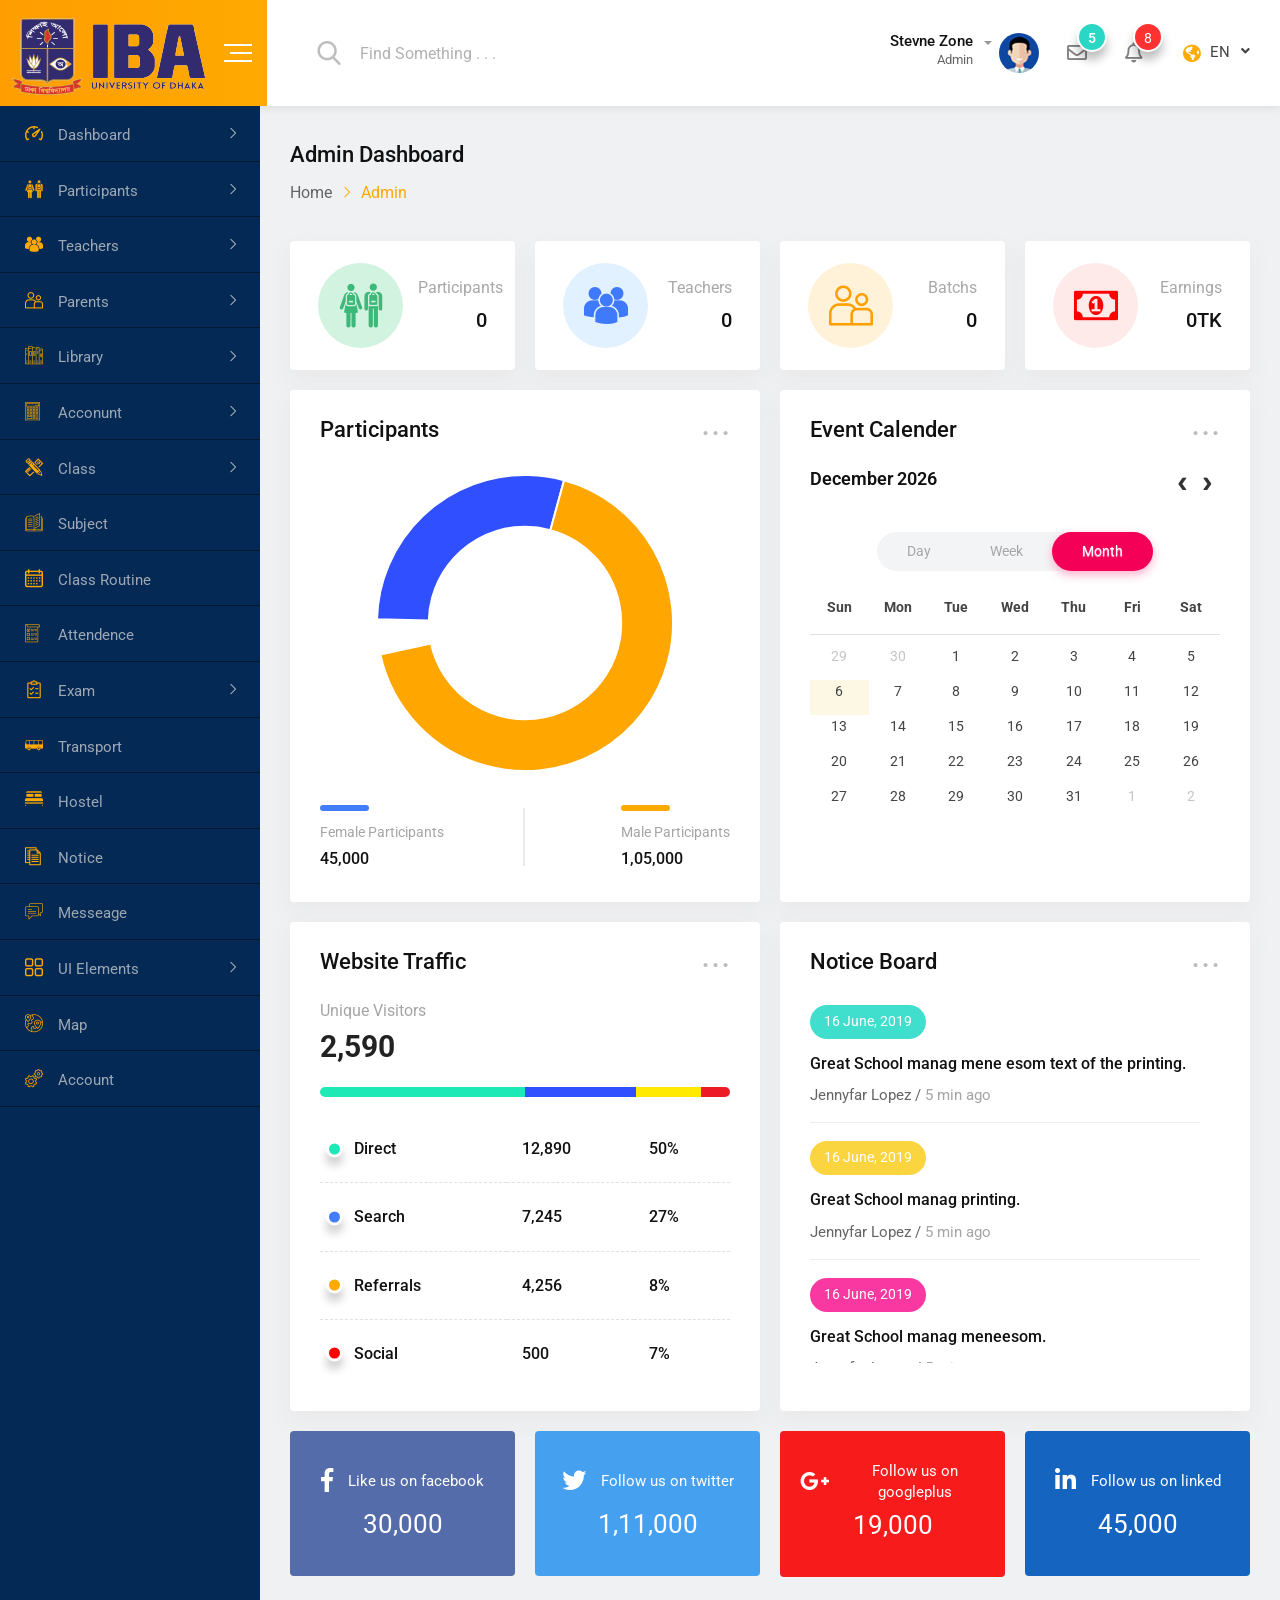
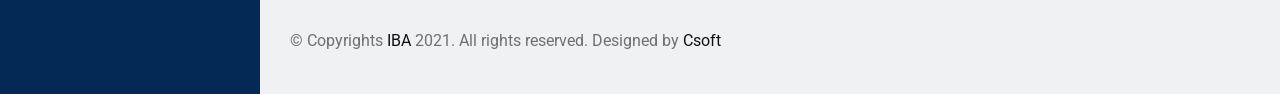
==== commit e274f03a: "3rd" ====
--- a/index.html
+++ b/index.html
@@ -1,12 +1,10 @@
 <!doctype html>
 <html class="no-js" lang="">
 
-
-<!-- Mirrored from www.radiustheme.com/demo/html/psdboss/akkhor/akkhor/index.html by HTTrack Website Copier/3.x [XR&CO'2014], Wed, 07 Jul 2021 11:38:13 GMT -->
 <head>
     <meta charset="utf-8">
     <meta http-equiv="x-ua-compatible" content="ie=edge">
-    <title>IBA | Home 1</title>
+    <title>IBA | SEIP</title>
     <meta name="description" content="">
     <meta name="viewport" content="width=device-width, initial-scale=1">
     <!-- Favicon -->
@@ -36,7 +34,7 @@
     <div id="preloader"></div>
     <!-- Preloader End Here -->
     <div id="wrapper" class="wrapper bg-ash">
-       <!-- Header Menu Area Start Here -->
+        <!-- Header Menu Area Start Here -->
         <div class="navbar navbar-expand-md header-menu-one bg-light">
             <div class="nav-bar-header-one">
                 <div class="header-logo">
@@ -44,7 +42,7 @@
                         <img src="img/iba.png" alt="logo">
                     </a>
                 </div>
-                 <div class="toggle-button sidebar-toggle">
+                <div class="toggle-button sidebar-toggle">
                     <button type="button" class="item-link">
                         <span class="btn-icon-wrap">
                             <span></span>
@@ -55,7 +53,8 @@
                 </div>
             </div>
             <div class="d-md-none mobile-nav-bar">
-               <button class="navbar-toggler pulse-animation" type="button" data-toggle="collapse" data-target="#mobile-navbar" aria-expanded="false">
+                <button class="navbar-toggler pulse-animation" type="button" data-toggle="collapse"
+                    data-target="#mobile-navbar" aria-expanded="false">
                     <i class="far fa-arrow-alt-circle-down"></i>
                 </button>
                 <button type="button" class="navbar-toggler sidebar-toggle-mobile">
@@ -95,7 +94,9 @@
                                 <ul class="settings-list">
                                     <li><a href="#"><i class="flaticon-user"></i>My Profile</a></li>
                                     <li><a href="#"><i class="flaticon-list"></i>Task</a></li>
-                                    <li><a href="#"><i class="flaticon-chat-comment-oval-speech-bubble-with-text-lines"></i>Message</a></li>
+                                    <li><a href="#"><i
+                                                class="flaticon-chat-comment-oval-speech-bubble-with-text-lines"></i>Message</a>
+                                    </li>
                                     <li><a href="#"><i class="flaticon-gear-loading"></i>Account Settings</a></li>
                                     <li><a href="login.html"><i class="flaticon-turn-off"></i>Log Out</a></li>
                                 </ul>
@@ -122,12 +123,12 @@
                                     <div class="media-body space-sm">
                                         <div class="item-title">
                                             <a href="#">
-                                                <span class="item-name">Maria Zaman</span> 
-                                                <span class="item-time">18:30</span> 
-                                            </a>  
-                                        </div>
-                                        <p>What is the reason of buy this item. 
-                                        Is it usefull for me.....</p>
+                                                <span class="item-name">Maria Zaman</span>
+                                                <span class="item-time">18:30</span>
+                                            </a>
+                                        </div>
+                                        <p>What is the reason of buy this item.
+                                            Is it usefull for me.....</p>
                                     </div>
                                 </div>
                                 <div class="media">
@@ -137,12 +138,12 @@
                                     <div class="media-body space-sm">
                                         <div class="item-title">
                                             <a href="#">
-                                                <span class="item-name">Benny Roy</span> 
-                                                <span class="item-time">10:35</span> 
-                                            </a>  
-                                        </div>
-                                        <p>What is the reason of buy this item. 
-                                        Is it usefull for me.....</p>
+                                                <span class="item-name">Benny Roy</span>
+                                                <span class="item-time">10:35</span>
+                                            </a>
+                                        </div>
+                                        <p>What is the reason of buy this item.
+                                            Is it usefull for me.....</p>
                                     </div>
                                 </div>
                                 <div class="media">
@@ -152,12 +153,12 @@
                                     <div class="media-body space-sm">
                                         <div class="item-title">
                                             <a href="#">
-                                                <span class="item-name">Steven</span> 
-                                                <span class="item-time">02:35</span> 
-                                            </a>  
-                                        </div>
-                                        <p>What is the reason of buy this item. 
-                                        Is it usefull for me.....</p>
+                                                <span class="item-name">Steven</span>
+                                                <span class="item-time">02:35</span>
+                                            </a>
+                                        </div>
+                                        <p>What is the reason of buy this item.
+                                            Is it usefull for me.....</p>
                                     </div>
                                 </div>
                                 <div class="media">
@@ -167,12 +168,12 @@
                                     <div class="media-body space-sm">
                                         <div class="item-title">
                                             <a href="#">
-                                                <span class="item-name">Joshep Joe</span> 
-                                                <span class="item-time">12:35</span> 
-                                            </a>  
-                                        </div>
-                                        <p>What is the reason of buy this item. 
-                                        Is it usefull for me.....</p>
+                                                <span class="item-name">Joshep Joe</span>
+                                                <span class="item-time">12:35</span>
+                                            </a>
+                                        </div>
+                                        <p>What is the reason of buy this item.
+                                            Is it usefull for me.....</p>
                                     </div>
                                 </div>
                             </div>
@@ -221,9 +222,9 @@
                             </div>
                         </div>
                     </li>
-                     <li class="navbar-item dropdown header-language">
-                        <a class="navbar-nav-link dropdown-toggle" href="#" role="button" 
-                        data-toggle="dropdown" aria-expanded="false"><i class="fas fa-globe-americas"></i>EN</a>
+                    <li class="navbar-item dropdown header-language">
+                        <a class="navbar-nav-link dropdown-toggle" href="#" role="button" data-toggle="dropdown"
+                            aria-expanded="false"><i class="fas fa-globe-americas"></i>EN</a>
                         <div class="dropdown-menu dropdown-menu-right">
                             <a class="dropdown-item" href="#">English</a>
                             <a class="dropdown-item" href="#">Spanish</a>
@@ -239,11 +240,11 @@
         <div class="dashboard-page-one">
             <!-- Sidebar Area Start Here -->
             <div class="sidebar-main sidebar-menu-one sidebar-expand-md sidebar-color">
-               <div class="mobile-sidebar-header d-md-none">
+                <div class="mobile-sidebar-header d-md-none">
                     <div class="header-logo">
                         <a href="index.html"><img src="img/logo1.png" alt="logo"></a>
                     </div>
-               </div>
+                </div>
                 <div class="sidebar-menu-content">
                     <ul class="nav nav-sidebar-menu sidebar-toggle-view">
                         <li class="nav-item sidebar-nav-item">
@@ -254,7 +255,7 @@
                                 </li>
                                 <li class="nav-item">
                                     <a href="index3.html" class="nav-link"><i
-                                            class="fas fa-angle-right"></i>Students</a>
+                                            class="fas fa-angle-right"></i>Participants</a>
                                 </li>
                                 <li class="nav-item">
                                     <a href="index4.html" class="nav-link"><i class="fas fa-angle-right"></i>Parents</a>
@@ -266,15 +267,16 @@
                             </ul>
                         </li>
                         <li class="nav-item sidebar-nav-item">
-                            <a href="#" class="nav-link"><i class="flaticon-classmates"></i><span>Students</span></a>
+                            <a href="#" class="nav-link"><i
+                                    class="flaticon-classmates"></i><span>Participants</span></a>
                             <ul class="nav sub-group-menu">
                                 <li class="nav-item">
                                     <a href="all-student.html" class="nav-link"><i class="fas fa-angle-right"></i>All
-                                        Students</a>
+                                        Participants</a>
                                 </li>
                                 <li class="nav-item">
                                     <a href="student-details.html" class="nav-link"><i
-                                            class="fas fa-angle-right"></i>Student Details</a>
+                                            class="fas fa-angle-right"></i>Participants Details</a>
                                 </li>
                                 <li class="nav-item">
                                     <a href="admit-form.html" class="nav-link"><i
@@ -282,7 +284,7 @@
                                 </li>
                                 <li class="nav-item">
                                     <a href="student-promotion.html" class="nav-link"><i
-                                            class="fas fa-angle-right"></i>Student Promotion</a>
+                                            class="fas fa-angle-right"></i>Participants Promotion</a>
                                 </li>
                             </ul>
                         </li>
@@ -413,7 +415,8 @@
                             <a href="#" class="nav-link"><i class="flaticon-menu-1"></i><span>UI Elements</span></a>
                             <ul class="nav sub-group-menu">
                                 <li class="nav-item">
-                                    <a href="notification-alart.html" class="nav-link"><i class="fas fa-angle-right"></i>Alart</a>
+                                    <a href="notification-alart.html" class="nav-link"><i
+                                            class="fas fa-angle-right"></i>Alart</a>
                                 </li>
                                 <li class="nav-item">
                                     <a href="button.html" class="nav-link"><i class="fas fa-angle-right"></i>Button</a>
@@ -425,7 +428,8 @@
                                     <a href="modal.html" class="nav-link"><i class="fas fa-angle-right"></i>Modal</a>
                                 </li>
                                 <li class="nav-item">
-                                    <a href="progress-bar.html" class="nav-link"><i class="fas fa-angle-right"></i>Progress Bar</a>
+                                    <a href="progress-bar.html" class="nav-link"><i
+                                            class="fas fa-angle-right"></i>Progress Bar</a>
                                 </li>
                                 <li class="nav-item">
                                     <a href="ui-tab.html" class="nav-link"><i class="fas fa-angle-right"></i>Tab</a>
@@ -472,8 +476,9 @@
                                 </div>
                                 <div class="col-6">
                                     <div class="item-content">
-                                        <div class="item-title">Students</div>
-                                        <div class="item-number"><span class="counter" data-num="150000">1,50,000</span></div>
+                                        <div class="item-title">Participants</div>
+                                        <div class="item-number"><span class="counter" data-num="1500">1500</span>
+                                        </div>
                                     </div>
                                 </div>
                             </div>
@@ -490,7 +495,8 @@
                                 <div class="col-6">
                                     <div class="item-content">
                                         <div class="item-title">Teachers</div>
-                                        <div class="item-number"><span class="counter" data-num="2250">2,250</span></div>
+                                        <div class="item-number"><span class="counter" data-num="220">220</span>
+                                        </div>
                                     </div>
                                 </div>
                             </div>
@@ -506,8 +512,9 @@
                                 </div>
                                 <div class="col-6">
                                     <div class="item-content">
-                                        <div class="item-title">Parents</div>
-                                        <div class="item-number"><span class="counter" data-num="5690">5,690</span></div>
+                                        <div class="item-title">Batchs</div>
+                                        <div class="item-number"><span class="counter" data-num="36">36</span>
+                                        </div>
                                     </div>
                                 </div>
                             </div>
@@ -524,7 +531,8 @@
                                 <div class="col-6">
                                     <div class="item-content">
                                         <div class="item-title">Earnings</div>
-                                        <div class="item-number"><span>$</span><span class="counter" data-num="193000">1,93,000</span></div>
+                                        <div class="item-number"><span class="counter"
+                                                data-num="113000">113000</span><span>TK</span></div>
                                     </div>
                                 </div>
                             </div>
@@ -534,7 +542,7 @@
                 <!-- Dashboard summery End Here -->
                 <!-- Dashboard Content Start Here -->
                 <div class="row gutters-20">
-                    <div class="col-12 col-xl-8 col-6-xxxl">
+                    <!-- <div class="col-12 col-xl-8 col-6-xxxl">
                         <div class="card dashboard-card-one pd-b-20">
                             <div class="card-body">
                                 <div class="heading-layout1">
@@ -581,8 +589,8 @@
                                 </div>
                             </div>
                         </div>
-                    </div>
-                    <div class="col-12 col-xl-4 col-3-xxxl">
+                    </div> -->
+                    <!-- <div class="col-12 col-xl-4 col-3-xxxl">
                         <div class="card dashboard-card-two pd-b-20">
                             <div class="card-body">
                                 <div class="heading-layout1">
@@ -622,13 +630,13 @@
                                 </div>
                             </div>
                         </div>
-                    </div>
+                    </div> -->
                     <div class="col-12 col-xl-6 col-3-xxxl">
                         <div class="card dashboard-card-three pd-b-20">
                             <div class="card-body">
                                 <div class="heading-layout1">
                                     <div class="item-title">
-                                        <h3>Students</h3>
+                                        <h3>Participants</h3>
                                     </div>
                                     <div class="dropdown">
                                         <a class="dropdown-toggle" href="#" role="button" data-toggle="dropdown"
@@ -649,11 +657,13 @@
                                 </div>
                                 <div class="student-report">
                                     <div class="student-count pseudo-bg-blue">
-                                        <h4 class="item-title">Female Students</h4>
+                                        <h4 class="item-title">Female Participants
+                                        </h4>
                                         <div class="item-number">45,000</div>
                                     </div>
                                     <div class="student-count pseudo-bg-yellow">
-                                        <h4 class="item-title">Male Students</h4>
+                                        <h4 class="item-title">Male Participants
+                                        </h4>
                                         <div class="item-number">1,05,000</div>
                                     </div>
                                 </div>
@@ -830,12 +840,12 @@
                         <div class="card dashboard-card-seven">
                             <div class="social-media bg-twitter hover-twitter">
                                 <div class="media media-none--lg">
-                                        <div class="social-icon">
+                                    <div class="social-icon">
                                         <i class="fab fa-twitter"></i>
-                                        </div>
-                                        <div class="media-body space-sm">
-                                            <h6 class="item-title">Follow us on twitter</h6>
-                                        </div>
+                                    </div>
+                                    <div class="media-body space-sm">
+                                        <h6 class="item-title">Follow us on twitter</h6>
+                                    </div>
                                 </div>
                                 <div class="social-like">1,11,000</div>
                             </div>
@@ -861,7 +871,7 @@
                             <div class="social-media bg-linkedin hover-linked">
                                 <div class="media media-none--lg">
                                     <div class="social-icon">
-                                    <i class="fab fa-linkedin-in"></i>
+                                        <i class="fab fa-linkedin-in"></i>
                                     </div>
                                     <div class="media-body space-sm">
                                         <h6 class="item-title">Follow us on linked</h6>
@@ -875,8 +885,8 @@
                 <!-- Social Media End Here -->
                 <!-- Footer Area Start Here -->
                 <footer class="footer-wrap-layout1">
-                    <div class="copyright">© Copyrights <a href="#">akkhor</a> 2019. All rights reserved. Designed by <a
-                            href="#">PsdBosS</a></div>
+                    <div class="copyright">© Copyrights <a href="#">IBA</a> 2021. All rights reserved. Designed by <a
+                            href="#">Csoft</a></div>
                 </footer>
                 <!-- Footer Area End Here -->
             </div>
@@ -910,4 +920,5 @@
 
 
 <!-- Mirrored from www.radiustheme.com/demo/html/psdboss/akkhor/akkhor/index.html by HTTrack Website Copier/3.x [XR&CO'2014], Wed, 07 Jul 2021 11:38:37 GMT -->
+
 </html>
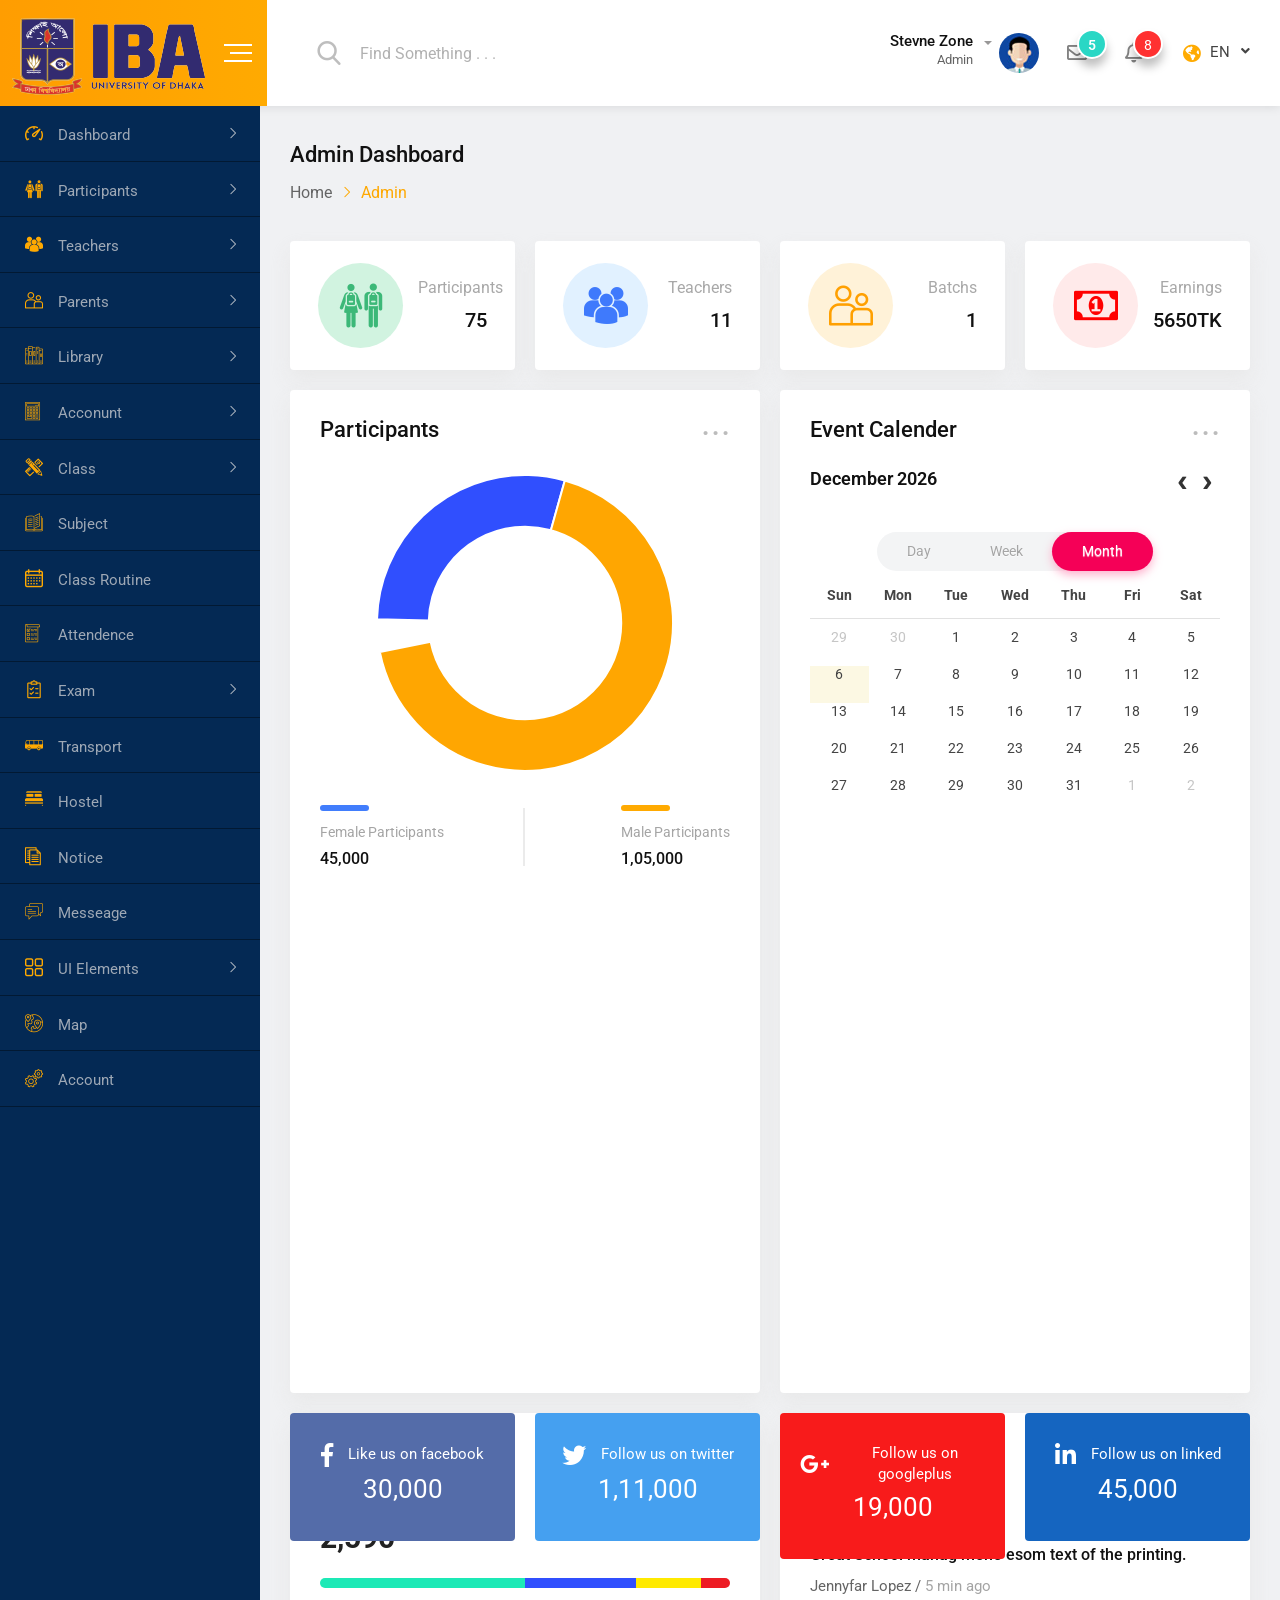
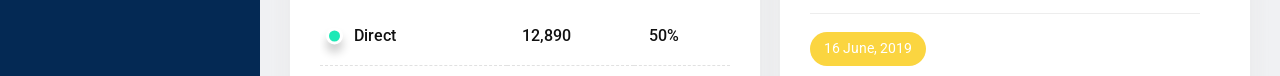
==== commit 2c6c5904: "4th" ====
--- a/index.html
+++ b/index.html
@@ -1,548 +1,558 @@
-<!doctype html>
-<html class="no-js" lang="">
-
-<head>
-    <meta charset="utf-8">
-    <meta http-equiv="x-ua-compatible" content="ie=edge">
-    <title>IBA | SEIP</title>
-    <meta name="description" content="">
-    <meta name="viewport" content="width=device-width, initial-scale=1">
-    <!-- Favicon -->
-    <link rel="shortcut icon" type="image/x-icon" href="img/favicon.png">
-    <!-- Normalize CSS -->
-    <link rel="stylesheet" href="css/normalize.css">
-    <!-- Main CSS -->
-    <link rel="stylesheet" href="css/main.css">
-    <!-- Bootstrap CSS -->
-    <link rel="stylesheet" href="css/bootstrap.min.css">
-    <!-- Fontawesome CSS -->
-    <link rel="stylesheet" href="css/all.min.css">
-    <!-- Flaticon CSS -->
-    <link rel="stylesheet" href="fonts/flaticon.css">
-    <!-- Full Calender CSS -->
-    <link rel="stylesheet" href="css/fullcalendar.min.css">
-    <!-- Animate CSS -->
-    <link rel="stylesheet" href="css/animate.min.css">
-    <!-- Custom CSS -->
-    <link rel="stylesheet" href="style.css">
-    <!-- Modernize js -->
-    <script src="js/modernizr-3.6.0.min.js"></script>
-</head>
-
-<body>
-    <!-- Preloader Start Here -->
-    <div id="preloader"></div>
-    <!-- Preloader End Here -->
-    <div id="wrapper" class="wrapper bg-ash">
-        <!-- Header Menu Area Start Here -->
-        <div class="navbar navbar-expand-md header-menu-one bg-light">
-            <div class="nav-bar-header-one">
-                <div class="header-logo">
-                    <a href="index.html">
-                        <img src="img/iba.png" alt="logo">
-                    </a>
+<!doctype htm>
+<htm class="no-js" lang="">
+
+    <head>
+        <meta charset="utf-8">
+        <meta http-equiv="x-ua-compatible" content="ie=edge">
+        <title>IBA | SEIP</title>
+        <meta name="description" content="">
+        <meta name="viewport" content="width=device-width, initial-scale=1">
+        <!-- Favicon -->
+        <link rel="shortcut icon" type="image/x-icon" href="img/favicon.png">
+        <!-- Normalize CSS -->
+        <link rel="stylesheet" href="css/normalize.css">
+        <!-- Main CSS -->
+        <link rel="stylesheet" href="css/main.css">
+        <!-- Bootstrap CSS -->
+        <link rel="stylesheet" href="css/bootstrap.min.css">
+        <!-- Fontawesome CSS -->
+        <link rel="stylesheet" href="css/all.min.css">
+        <!-- Flaticon CSS -->
+        <link rel="stylesheet" href="fonts/flaticon.css">
+        <!-- Full Calender CSS -->
+        <link rel="stylesheet" href="css/fullcalendar.min.css">
+        <!-- Animate CSS -->
+        <link rel="stylesheet" href="css/animate.min.css">
+        <!-- Custom CSS -->
+        <link rel="stylesheet" href="style.css">
+        <!-- Modernize js -->
+        <script src="js/modernizr-3.6.0.min.js"></script>
+    </head>
+
+    <body>
+        <!-- Preloader Start Here -->
+        <div id="preloader"></div>
+        <!-- Preloader End Here -->
+        <div id="wrapper" class="wrapper bg-ash">
+            <!-- Header Menu Area Start Here -->
+            <div class="navbar navbar-expand-md header-menu-one bg-light">
+                <div class="nav-bar-header-one">
+                    <div class="header-logo">
+                        <a href="index.htm">
+                            <img src="img/iba.png" alt="logo">
+                        </a>
+                    </div>
+                    <div class="toggle-button sidebar-toggle">
+                        <button type="button" class="item-link">
+                            <span class="btn-icon-wrap">
+                                <span></span>
+                                <span></span>
+                                <span></span>
+                            </span>
+                        </button>
+                    </div>
                 </div>
-                <div class="toggle-button sidebar-toggle">
-                    <button type="button" class="item-link">
-                        <span class="btn-icon-wrap">
-                            <span></span>
-                            <span></span>
-                            <span></span>
-                        </span>
+                <div class="d-md-none mobile-nav-bar">
+                    <button class="navbar-toggler pulse-animation" type="button" data-toggle="collapse"
+                        data-target="#mobile-navbar" aria-expanded="false">
+                        <i class="far fa-arrow-alt-circle-down"></i>
+                    </button>
+                    <button type="button" class="navbar-toggler sidebar-toggle-mobile">
+                        <i class="fas fa-bars"></i>
                     </button>
                 </div>
-            </div>
-            <div class="d-md-none mobile-nav-bar">
-                <button class="navbar-toggler pulse-animation" type="button" data-toggle="collapse"
-                    data-target="#mobile-navbar" aria-expanded="false">
-                    <i class="far fa-arrow-alt-circle-down"></i>
-                </button>
-                <button type="button" class="navbar-toggler sidebar-toggle-mobile">
-                    <i class="fas fa-bars"></i>
-                </button>
-            </div>
-            <div class="header-main-menu collapse navbar-collapse" id="mobile-navbar">
-                <ul class="navbar-nav">
-                    <li class="navbar-item header-search-bar">
-                        <div class="input-group stylish-input-group">
-                            <span class="input-group-addon">
-                                <button type="submit">
-                                    <span class="flaticon-search" aria-hidden="true"></span>
-                                </button>
-                            </span>
-                            <input type="text" class="form-control" placeholder="Find Something . . .">
-                        </div>
-                    </li>
-                </ul>
-                <ul class="navbar-nav">
-                    <li class="navbar-item dropdown header-admin">
-                        <a class="navbar-nav-link dropdown-toggle" href="#" role="button" data-toggle="dropdown"
-                            aria-expanded="false">
-                            <div class="admin-title">
-                                <h5 class="item-title">Stevne Zone</h5>
-                                <span>Admin</span>
-                            </div>
-                            <div class="admin-img">
-                                <img src="img/figure/admin.jpg" alt="Admin">
-                            </div>
-                        </a>
-                        <div class="dropdown-menu dropdown-menu-right">
-                            <div class="item-header">
-                                <h6 class="item-title">Steven Zone</h6>
-                            </div>
-                            <div class="item-content">
-                                <ul class="settings-list">
-                                    <li><a href="#"><i class="flaticon-user"></i>My Profile</a></li>
-                                    <li><a href="#"><i class="flaticon-list"></i>Task</a></li>
-                                    <li><a href="#"><i
-                                                class="flaticon-chat-comment-oval-speech-bubble-with-text-lines"></i>Message</a>
-                                    </li>
-                                    <li><a href="#"><i class="flaticon-gear-loading"></i>Account Settings</a></li>
-                                    <li><a href="login.html"><i class="flaticon-turn-off"></i>Log Out</a></li>
-                                </ul>
-                            </div>
-                        </div>
-                    </li>
-                    <li class="navbar-item dropdown header-message">
-                        <a class="navbar-nav-link dropdown-toggle" href="#" role="button" data-toggle="dropdown"
-                            aria-expanded="false">
-                            <i class="far fa-envelope"></i>
-                            <div class="item-title d-md-none text-16 mg-l-10">Message</div>
-                            <span>5</span>
-                        </a>
-
-                        <div class="dropdown-menu dropdown-menu-right">
-                            <div class="item-header">
-                                <h6 class="item-title">05 Message</h6>
-                            </div>
-                            <div class="item-content">
-                                <div class="media">
-                                    <div class="item-img bg-skyblue author-online">
-                                        <img src="img/figure/student11.png" alt="img">
-                                    </div>
-                                    <div class="media-body space-sm">
-                                        <div class="item-title">
-                                            <a href="#">
-                                                <span class="item-name">Maria Zaman</span>
-                                                <span class="item-time">18:30</span>
-                                            </a>
-                                        </div>
-                                        <p>What is the reason of buy this item.
-                                            Is it usefull for me.....</p>
-                                    </div>
-                                </div>
-                                <div class="media">
-                                    <div class="item-img bg-yellow author-online">
-                                        <img src="img/figure/student12.png" alt="img">
-                                    </div>
-                                    <div class="media-body space-sm">
-                                        <div class="item-title">
-                                            <a href="#">
-                                                <span class="item-name">Benny Roy</span>
-                                                <span class="item-time">10:35</span>
-                                            </a>
-                                        </div>
-                                        <p>What is the reason of buy this item.
-                                            Is it usefull for me.....</p>
-                                    </div>
-                                </div>
-                                <div class="media">
-                                    <div class="item-img bg-pink">
-                                        <img src="img/figure/student13.png" alt="img">
-                                    </div>
-                                    <div class="media-body space-sm">
-                                        <div class="item-title">
-                                            <a href="#">
-                                                <span class="item-name">Steven</span>
-                                                <span class="item-time">02:35</span>
-                                            </a>
-                                        </div>
-                                        <p>What is the reason of buy this item.
-                                            Is it usefull for me.....</p>
-                                    </div>
-                                </div>
-                                <div class="media">
-                                    <div class="item-img bg-violet-blue">
-                                        <img src="img/figure/student11.png" alt="img">
-                                    </div>
-                                    <div class="media-body space-sm">
-                                        <div class="item-title">
-                                            <a href="#">
-                                                <span class="item-name">Joshep Joe</span>
-                                                <span class="item-time">12:35</span>
-                                            </a>
-                                        </div>
-                                        <p>What is the reason of buy this item.
-                                            Is it usefull for me.....</p>
-                                    </div>
-                                </div>
-                            </div>
-                        </div>
-                    </li>
-                    <li class="navbar-item dropdown header-notification">
-                        <a class="navbar-nav-link dropdown-toggle" href="#" role="button" data-toggle="dropdown"
-                            aria-expanded="false">
-                            <i class="far fa-bell"></i>
-                            <div class="item-title d-md-none text-16 mg-l-10">Notification</div>
-                            <span>8</span>
-                        </a>
-
-                        <div class="dropdown-menu dropdown-menu-right">
-                            <div class="item-header">
-                                <h6 class="item-title">03 Notifiacations</h6>
-                            </div>
-                            <div class="item-content">
-                                <div class="media">
-                                    <div class="item-icon bg-skyblue">
-                                        <i class="fas fa-check"></i>
-                                    </div>
-                                    <div class="media-body space-sm">
-                                        <div class="post-title">Complete Today Task</div>
-                                        <span>1 Mins ago</span>
-                                    </div>
-                                </div>
-                                <div class="media">
-                                    <div class="item-icon bg-orange">
-                                        <i class="fas fa-calendar-alt"></i>
-                                    </div>
-                                    <div class="media-body space-sm">
-                                        <div class="post-title">Director Metting</div>
-                                        <span>20 Mins ago</span>
-                                    </div>
-                                </div>
-                                <div class="media">
-                                    <div class="item-icon bg-violet-blue">
-                                        <i class="fas fa-cogs"></i>
-                                    </div>
-                                    <div class="media-body space-sm">
-                                        <div class="post-title">Update Password</div>
-                                        <span>45 Mins ago</span>
-                                    </div>
-                                </div>
-                            </div>
-                        </div>
-                    </li>
-                    <li class="navbar-item dropdown header-language">
-                        <a class="navbar-nav-link dropdown-toggle" href="#" role="button" data-toggle="dropdown"
-                            aria-expanded="false"><i class="fas fa-globe-americas"></i>EN</a>
-                        <div class="dropdown-menu dropdown-menu-right">
-                            <a class="dropdown-item" href="#">English</a>
-                            <a class="dropdown-item" href="#">Spanish</a>
-                            <a class="dropdown-item" href="#">Franchis</a>
-                            <a class="dropdown-item" href="#">Chiness</a>
-                        </div>
-                    </li>
-                </ul>
-            </div>
-        </div>
-        <!-- Header Menu Area End Here -->
-        <!-- Page Area Start Here -->
-        <div class="dashboard-page-one">
-            <!-- Sidebar Area Start Here -->
-            <div class="sidebar-main sidebar-menu-one sidebar-expand-md sidebar-color">
-                <div class="mobile-sidebar-header d-md-none">
-                    <div class="header-logo">
-                        <a href="index.html"><img src="img/logo1.png" alt="logo"></a>
-                    </div>
-                </div>
-                <div class="sidebar-menu-content">
-                    <ul class="nav nav-sidebar-menu sidebar-toggle-view">
-                        <li class="nav-item sidebar-nav-item">
-                            <a href="#" class="nav-link"><i class="flaticon-dashboard"></i><span>Dashboard</span></a>
-                            <ul class="nav sub-group-menu">
-                                <li class="nav-item">
-                                    <a href="index.html" class="nav-link"><i class="fas fa-angle-right"></i>Admin</a>
-                                </li>
-                                <li class="nav-item">
-                                    <a href="index3.html" class="nav-link"><i
-                                            class="fas fa-angle-right"></i>Participants</a>
-                                </li>
-                                <li class="nav-item">
-                                    <a href="index4.html" class="nav-link"><i class="fas fa-angle-right"></i>Parents</a>
-                                </li>
-                                <li class="nav-item">
-                                    <a href="index5.html" class="nav-link"><i
-                                            class="fas fa-angle-right"></i>Teachers</a>
-                                </li>
-                            </ul>
+                <div class="header-main-menu collapse navbar-collapse" id="mobile-navbar">
+                    <ul class="navbar-nav">
+                        <li class="navbar-item header-search-bar">
+                            <div class="input-group stylish-input-group">
+                                <span class="input-group-addon">
+                                    <button type="submit">
+                                        <span class="flaticon-search" aria-hidden="true"></span>
+                                    </button>
+                                </span>
+                                <input type="text" class="form-control" placeholder="Find Something . . .">
+                            </div>
                         </li>
-                        <li class="nav-item sidebar-nav-item">
-                            <a href="#" class="nav-link"><i
-                                    class="flaticon-classmates"></i><span>Participants</span></a>
-                            <ul class="nav sub-group-menu">
-                                <li class="nav-item">
-                                    <a href="all-student.html" class="nav-link"><i class="fas fa-angle-right"></i>All
-                                        Participants</a>
-                                </li>
-                                <li class="nav-item">
-                                    <a href="student-details.html" class="nav-link"><i
-                                            class="fas fa-angle-right"></i>Participants Details</a>
-                                </li>
-                                <li class="nav-item">
-                                    <a href="admit-form.html" class="nav-link"><i
-                                            class="fas fa-angle-right"></i>Admission Form</a>
-                                </li>
-                                <li class="nav-item">
-                                    <a href="student-promotion.html" class="nav-link"><i
-                                            class="fas fa-angle-right"></i>Participants Promotion</a>
-                                </li>
-                            </ul>
+                    </ul>
+                    <ul class="navbar-nav">
+                        <li class="navbar-item dropdown header-admin">
+                            <a class="navbar-nav-link dropdown-toggle" href="#" role="button" data-toggle="dropdown"
+                                aria-expanded="false">
+                                <div class="admin-title">
+                                    <h5 class="item-title">Stevne Zone</h5>
+                                    <span>Admin</span>
+                                </div>
+                                <div class="admin-img">
+                                    <img src="img/figure/admin.jpg" alt="Admin">
+                                </div>
+                            </a>
+                            <div class="dropdown-menu dropdown-menu-right">
+                                <div class="item-header">
+                                    <h6 class="item-title">Steven Zone</h6>
+                                </div>
+                                <div class="item-content">
+                                    <ul class="settings-list">
+                                        <li><a href="#"><i class="flaticon-user"></i>My Profile</a></li>
+                                        <li><a href="#"><i class="flaticon-list"></i>Task</a></li>
+                                        <li><a href="#"><i
+                                                    class="flaticon-chat-comment-oval-speech-bubble-with-text-lines"></i>Message</a>
+                                        </li>
+                                        <li><a href="#"><i class="flaticon-gear-loading"></i>Account Settings</a></li>
+                                        <li><a href="login.htm"><i class="flaticon-turn-off"></i>Log Out</a></li>
+                                    </ul>
+                                </div>
+                            </div>
                         </li>
-                        <li class="nav-item sidebar-nav-item">
-                            <a href="#" class="nav-link"><i
-                                    class="flaticon-multiple-users-silhouette"></i><span>Teachers</span></a>
-                            <ul class="nav sub-group-menu">
-                                <li class="nav-item">
-                                    <a href="all-teacher.html" class="nav-link"><i class="fas fa-angle-right"></i>All
-                                        Teachers</a>
-                                </li>
-                                <li class="nav-item">
-                                    <a href="teacher-details.html" class="nav-link"><i
-                                            class="fas fa-angle-right"></i>Teacher Details</a>
-                                </li>
-                                <li class="nav-item">
-                                    <a href="add-teacher.html" class="nav-link"><i class="fas fa-angle-right"></i>Add
-                                        Teacher</a>
-                                </li>
-                                <li class="nav-item">
-                                    <a href="teacher-payment.html" class="nav-link"><i
-                                            class="fas fa-angle-right"></i>Payment</a>
-                                </li>
-                            </ul>
+                        <li class="navbar-item dropdown header-message">
+                            <a class="navbar-nav-link dropdown-toggle" href="#" role="button" data-toggle="dropdown"
+                                aria-expanded="false">
+                                <i class="far fa-envelope"></i>
+                                <div class="item-title d-md-none text-16 mg-l-10">Message</div>
+                                <span>5</span>
+                            </a>
+
+                            <div class="dropdown-menu dropdown-menu-right">
+                                <div class="item-header">
+                                    <h6 class="item-title">05 Message</h6>
+                                </div>
+                                <div class="item-content">
+                                    <div class="media">
+                                        <div class="item-img bg-skyblue author-online">
+                                            <img src="img/figure/student11.png" alt="img">
+                                        </div>
+                                        <div class="media-body space-sm">
+                                            <div class="item-title">
+                                                <a href="#">
+                                                    <span class="item-name">Maria Zaman</span>
+                                                    <span class="item-time">18:30</span>
+                                                </a>
+                                            </div>
+                                            <p>What is the reason of buy this item.
+                                                Is it usefull for me.....</p>
+                                        </div>
+                                    </div>
+                                    <div class="media">
+                                        <div class="item-img bg-yellow author-online">
+                                            <img src="img/figure/student12.png" alt="img">
+                                        </div>
+                                        <div class="media-body space-sm">
+                                            <div class="item-title">
+                                                <a href="#">
+                                                    <span class="item-name">Benny Roy</span>
+                                                    <span class="item-time">10:35</span>
+                                                </a>
+                                            </div>
+                                            <p>What is the reason of buy this item.
+                                                Is it usefull for me.....</p>
+                                        </div>
+                                    </div>
+                                    <div class="media">
+                                        <div class="item-img bg-pink">
+                                            <img src="img/figure/student13.png" alt="img">
+                                        </div>
+                                        <div class="media-body space-sm">
+                                            <div class="item-title">
+                                                <a href="#">
+                                                    <span class="item-name">Steven</span>
+                                                    <span class="item-time">02:35</span>
+                                                </a>
+                                            </div>
+                                            <p>What is the reason of buy this item.
+                                                Is it usefull for me.....</p>
+                                        </div>
+                                    </div>
+                                    <div class="media">
+                                        <div class="item-img bg-violet-blue">
+                                            <img src="img/figure/student11.png" alt="img">
+                                        </div>
+                                        <div class="media-body space-sm">
+                                            <div class="item-title">
+                                                <a href="#">
+                                                    <span class="item-name">Joshep Joe</span>
+                                                    <span class="item-time">12:35</span>
+                                                </a>
+                                            </div>
+                                            <p>What is the reason of buy this item.
+                                                Is it usefull for me.....</p>
+                                        </div>
+                                    </div>
+                                </div>
+                            </div>
                         </li>
-                        <li class="nav-item sidebar-nav-item">
-                            <a href="#" class="nav-link"><i class="flaticon-couple"></i><span>Parents</span></a>
-                            <ul class="nav sub-group-menu">
-                                <li class="nav-item">
-                                    <a href="all-parents.html" class="nav-link"><i class="fas fa-angle-right"></i>All
-                                        Parents</a>
-                                </li>
-                                <li class="nav-item">
-                                    <a href="parents-details.html" class="nav-link"><i
-                                            class="fas fa-angle-right"></i>Parents Details</a>
-                                </li>
-                                <li class="nav-item">
-                                    <a href="add-parents.html" class="nav-link"><i class="fas fa-angle-right"></i>Add
-                                        Parent</a>
-                                </li>
-                            </ul>
+                        <li class="navbar-item dropdown header-notification">
+                            <a class="navbar-nav-link dropdown-toggle" href="#" role="button" data-toggle="dropdown"
+                                aria-expanded="false">
+                                <i class="far fa-bell"></i>
+                                <div class="item-title d-md-none text-16 mg-l-10">Notification</div>
+                                <span>8</span>
+                            </a>
+
+                            <div class="dropdown-menu dropdown-menu-right">
+                                <div class="item-header">
+                                    <h6 class="item-title">03 Notifiacations</h6>
+                                </div>
+                                <div class="item-content">
+                                    <div class="media">
+                                        <div class="item-icon bg-skyblue">
+                                            <i class="fas fa-check"></i>
+                                        </div>
+                                        <div class="media-body space-sm">
+                                            <div class="post-title">Complete Today Task</div>
+                                            <span>1 Mins ago</span>
+                                        </div>
+                                    </div>
+                                    <div class="media">
+                                        <div class="item-icon bg-orange">
+                                            <i class="fas fa-calendar-alt"></i>
+                                        </div>
+                                        <div class="media-body space-sm">
+                                            <div class="post-title">Director Metting</div>
+                                            <span>20 Mins ago</span>
+                                        </div>
+                                    </div>
+                                    <div class="media">
+                                        <div class="item-icon bg-violet-blue">
+                                            <i class="fas fa-cogs"></i>
+                                        </div>
+                                        <div class="media-body space-sm">
+                                            <div class="post-title">Update Password</div>
+                                            <span>45 Mins ago</span>
+                                        </div>
+                                    </div>
+                                </div>
+                            </div>
                         </li>
-                        <li class="nav-item sidebar-nav-item">
-                            <a href="#" class="nav-link"><i class="flaticon-books"></i><span>Library</span></a>
-                            <ul class="nav sub-group-menu">
-                                <li class="nav-item">
-                                    <a href="all-book.html" class="nav-link"><i class="fas fa-angle-right"></i>All
-                                        Book</a>
-                                </li>
-                                <li class="nav-item">
-                                    <a href="add-book.html" class="nav-link"><i class="fas fa-angle-right"></i>Add New
-                                        Book</a>
-                                </li>
-                            </ul>
-                        </li>
-                        <li class="nav-item sidebar-nav-item">
-                            <a href="#" class="nav-link"><i class="flaticon-technological"></i><span>Acconunt</span></a>
-                            <ul class="nav sub-group-menu">
-                                <li class="nav-item">
-                                    <a href="all-fees.html" class="nav-link"><i class="fas fa-angle-right"></i>All Fees
-                                        Collection</a>
-                                </li>
-                                <li class="nav-item">
-                                    <a href="all-expense.html" class="nav-link"><i
-                                            class="fas fa-angle-right"></i>Expenses</a>
-                                </li>
-                                <li class="nav-item">
-                                    <a href="add-expense.html" class="nav-link"><i class="fas fa-angle-right"></i>Add
-                                        Expenses</a>
-                                </li>
-                            </ul>
-                        </li>
-                        <li class="nav-item sidebar-nav-item">
-                            <a href="#" class="nav-link"><i
-                                    class="flaticon-maths-class-materials-cross-of-a-pencil-and-a-ruler"></i><span>Class</span></a>
-                            <ul class="nav sub-group-menu">
-                                <li class="nav-item">
-                                    <a href="all-class.html" class="nav-link"><i class="fas fa-angle-right"></i>All
-                                        Classes</a>
-                                </li>
-                                <li class="nav-item">
-                                    <a href="add-class.html" class="nav-link"><i class="fas fa-angle-right"></i>Add New
-                                        Class</a>
-                                </li>
-                            </ul>
-                        </li>
-                        <li class="nav-item">
-                            <a href="all-subject.html" class="nav-link"><i
-                                    class="flaticon-open-book"></i><span>Subject</span></a>
-                        </li>
-                        <li class="nav-item">
-                            <a href="class-routine.html" class="nav-link"><i class="flaticon-calendar"></i><span>Class
-                                    Routine</span></a>
-                        </li>
-                        <li class="nav-item">
-                            <a href="student-attendence.html" class="nav-link"><i
-                                    class="flaticon-checklist"></i><span>Attendence</span></a>
-                        </li>
-                        <li class="nav-item sidebar-nav-item">
-                            <a href="#" class="nav-link"><i class="flaticon-shopping-list"></i><span>Exam</span></a>
-                            <ul class="nav sub-group-menu">
-                                <li class="nav-item">
-                                    <a href="exam-schedule.html" class="nav-link"><i class="fas fa-angle-right"></i>Exam
-                                        Schedule</a>
-                                </li>
-                                <li class="nav-item">
-                                    <a href="exam-grade.html" class="nav-link"><i class="fas fa-angle-right"></i>Exam
-                                        Grades</a>
-                                </li>
-                            </ul>
-                        </li>
-                        <li class="nav-item">
-                            <a href="transport.html" class="nav-link"><i
-                                    class="flaticon-bus-side-view"></i><span>Transport</span></a>
-                        </li>
-                        <li class="nav-item">
-                            <a href="hostel.html" class="nav-link"><i class="flaticon-bed"></i><span>Hostel</span></a>
-                        </li>
-                        <li class="nav-item">
-                            <a href="notice-board.html" class="nav-link"><i
-                                    class="flaticon-script"></i><span>Notice</span></a>
-                        </li>
-                        <li class="nav-item">
-                            <a href="messaging.html" class="nav-link"><i
-                                    class="flaticon-chat"></i><span>Messeage</span></a>
-                        </li>
-                        <li class="nav-item sidebar-nav-item">
-                            <a href="#" class="nav-link"><i class="flaticon-menu-1"></i><span>UI Elements</span></a>
-                            <ul class="nav sub-group-menu">
-                                <li class="nav-item">
-                                    <a href="notification-alart.html" class="nav-link"><i
-                                            class="fas fa-angle-right"></i>Alart</a>
-                                </li>
-                                <li class="nav-item">
-                                    <a href="button.html" class="nav-link"><i class="fas fa-angle-right"></i>Button</a>
-                                </li>
-                                <li class="nav-item">
-                                    <a href="grid.html" class="nav-link"><i class="fas fa-angle-right"></i>Grid</a>
-                                </li>
-                                <li class="nav-item">
-                                    <a href="modal.html" class="nav-link"><i class="fas fa-angle-right"></i>Modal</a>
-                                </li>
-                                <li class="nav-item">
-                                    <a href="progress-bar.html" class="nav-link"><i
-                                            class="fas fa-angle-right"></i>Progress Bar</a>
-                                </li>
-                                <li class="nav-item">
-                                    <a href="ui-tab.html" class="nav-link"><i class="fas fa-angle-right"></i>Tab</a>
-                                </li>
-                                <li class="nav-item">
-                                    <a href="ui-widget.html" class="nav-link"><i
-                                            class="fas fa-angle-right"></i>Widget</a>
-                                </li>
-                            </ul>
-                        </li>
-                        <li class="nav-item">
-                            <a href="map.html" class="nav-link"><i
-                                    class="flaticon-planet-earth"></i><span>Map</span></a>
-                        </li>
-                        <li class="nav-item">
-                            <a href="account-settings.html" class="nav-link"><i
-                                    class="flaticon-settings"></i><span>Account</span></a>
+                        <li class="navbar-item dropdown header-language">
+                            <a class="navbar-nav-link dropdown-toggle" href="#" role="button" data-toggle="dropdown"
+                                aria-expanded="false"><i class="fas fa-globe-americas"></i>EN</a>
+                            <div class="dropdown-menu dropdown-menu-right">
+                                <a class="dropdown-item" href="#">English</a>
+                                <a class="dropdown-item" href="#">Spanish</a>
+                                <a class="dropdown-item" href="#">Franchis</a>
+                                <a class="dropdown-item" href="#">Chiness</a>
+                            </div>
                         </li>
                     </ul>
                 </div>
             </div>
-            <!-- Sidebar Area End Here -->
-            <div class="dashboard-content-one">
-                <!-- Breadcubs Area Start Here -->
-                <div class="breadcrumbs-area">
-                    <h3>Admin Dashboard</h3>
-                    <ul>
-                        <li>
-                            <a href="index.html">Home</a>
-                        </li>
-                        <li>Admin</li>
-                    </ul>
-                </div>
-                <!-- Breadcubs Area End Here -->
-                <!-- Dashboard summery Start Here -->
-                <div class="row gutters-20">
-                    <div class="col-xl-3 col-sm-6 col-12">
-                        <div class="dashboard-summery-one mg-b-20">
-                            <div class="row align-items-center">
-                                <div class="col-6">
-                                    <div class="item-icon bg-light-green ">
-                                        <i class="flaticon-classmates text-green"></i>
-                                    </div>
-                                </div>
-                                <div class="col-6">
-                                    <div class="item-content">
-                                        <div class="item-title">Participants</div>
-                                        <div class="item-number"><span class="counter" data-num="1500">1500</span>
-                                        </div>
-                                    </div>
-                                </div>
-                            </div>
+            <!-- Header Menu Area End Here -->
+            <!-- Page Area Start Here -->
+            <div class="dashboard-page-one">
+                <!-- Sidebar Area Start Here -->
+                <div class="sidebar-main sidebar-menu-one sidebar-expand-md sidebar-color">
+                    <div class="mobile-sidebar-header d-md-none">
+                        <div class="header-logo">
+                            <a href="index.htm"><img src="img/logo1.png" alt="logo"></a>
                         </div>
                     </div>
-                    <div class="col-xl-3 col-sm-6 col-12">
-                        <div class="dashboard-summery-one mg-b-20">
-                            <div class="row align-items-center">
-                                <div class="col-6">
-                                    <div class="item-icon bg-light-blue">
-                                        <i class="flaticon-multiple-users-silhouette text-blue"></i>
-                                    </div>
-                                </div>
-                                <div class="col-6">
-                                    <div class="item-content">
-                                        <div class="item-title">Teachers</div>
-                                        <div class="item-number"><span class="counter" data-num="220">220</span>
-                                        </div>
-                                    </div>
-                                </div>
-                            </div>
-                        </div>
-                    </div>
-                    <div class="col-xl-3 col-sm-6 col-12">
-                        <div class="dashboard-summery-one mg-b-20">
-                            <div class="row align-items-center">
-                                <div class="col-6">
-                                    <div class="item-icon bg-light-yellow">
-                                        <i class="flaticon-couple text-orange"></i>
-                                    </div>
-                                </div>
-                                <div class="col-6">
-                                    <div class="item-content">
-                                        <div class="item-title">Batchs</div>
-                                        <div class="item-number"><span class="counter" data-num="36">36</span>
-                                        </div>
-                                    </div>
-                                </div>
-                            </div>
-                        </div>
-                    </div>
-                    <div class="col-xl-3 col-sm-6 col-12">
-                        <div class="dashboard-summery-one mg-b-20">
-                            <div class="row align-items-center">
-                                <div class="col-6">
-                                    <div class="item-icon bg-light-red">
-                                        <i class="flaticon-money text-red"></i>
-                                    </div>
-                                </div>
-                                <div class="col-6">
-                                    <div class="item-content">
-                                        <div class="item-title">Earnings</div>
-                                        <div class="item-number"><span class="counter"
-                                                data-num="113000">113000</span><span>TK</span></div>
-                                    </div>
-                                </div>
-                            </div>
-                        </div>
+                    <div class="sidebar-menu-content">
+                        <ul class="nav nav-sidebar-menu sidebar-toggle-view">
+                            <li class="nav-item sidebar-nav-item">
+                                <a href="#" class="nav-link"><i
+                                        class="flaticon-dashboard"></i><span>Dashboard</span></a>
+                                <ul class="nav sub-group-menu">
+                                    <li class="nav-item">
+                                        <a href="index.htm" class="nav-link"><i class="fas fa-angle-right"></i>Admin</a>
+                                    </li>
+                                    <li class="nav-item">
+                                        <a href="index3.htm" class="nav-link"><i
+                                                class="fas fa-angle-right"></i>Participants</a>
+                                    </li>
+                                    <li class="nav-item">
+                                        <a href="index4.htm" class="nav-link"><i
+                                                class="fas fa-angle-right"></i>Parents</a>
+                                    </li>
+                                    <li class="nav-item">
+                                        <a href="index5.htm" class="nav-link"><i
+                                                class="fas fa-angle-right"></i>Teachers</a>
+                                    </li>
+                                </ul>
+                            </li>
+                            <li class="nav-item sidebar-nav-item">
+                                <a href="#" class="nav-link"><i
+                                        class="flaticon-classmates"></i><span>Participants</span></a>
+                                <ul class="nav sub-group-menu">
+                                    <li class="nav-item">
+                                        <a href="all-student.htm" class="nav-link"><i class="fas fa-angle-right"></i>All
+                                            Participants</a>
+                                    </li>
+                                    <li class="nav-item">
+                                        <a href="student-details.htm" class="nav-link"><i
+                                                class="fas fa-angle-right"></i>Participants Details</a>
+                                    </li>
+                                    <li class="nav-item">
+                                        <a href="admit-form.htm" class="nav-link"><i
+                                                class="fas fa-angle-right"></i>Admission Form</a>
+                                    </li>
+                                    <li class="nav-item">
+                                        <a href="student-promotion.htm" class="nav-link"><i
+                                                class="fas fa-angle-right"></i>Participants Promotion</a>
+                                    </li>
+                                </ul>
+                            </li>
+                            <li class="nav-item sidebar-nav-item">
+                                <a href="#" class="nav-link"><i
+                                        class="flaticon-multiple-users-silhouette"></i><span>Teachers</span></a>
+                                <ul class="nav sub-group-menu">
+                                    <li class="nav-item">
+                                        <a href="all-teacher.htm" class="nav-link"><i class="fas fa-angle-right"></i>All
+                                            Teachers</a>
+                                    </li>
+                                    <li class="nav-item">
+                                        <a href="teacher-details.htm" class="nav-link"><i
+                                                class="fas fa-angle-right"></i>Teacher Details</a>
+                                    </li>
+                                    <li class="nav-item">
+                                        <a href="add-teacher.htm" class="nav-link"><i class="fas fa-angle-right"></i>Add
+                                            Teacher</a>
+                                    </li>
+                                    <li class="nav-item">
+                                        <a href="teacher-payment.htm" class="nav-link"><i
+                                                class="fas fa-angle-right"></i>Payment</a>
+                                    </li>
+                                </ul>
+                            </li>
+                            <li class="nav-item sidebar-nav-item">
+                                <a href="#" class="nav-link"><i class="flaticon-couple"></i><span>Parents</span></a>
+                                <ul class="nav sub-group-menu">
+                                    <li class="nav-item">
+                                        <a href="all-parents.htm" class="nav-link"><i class="fas fa-angle-right"></i>All
+                                            Parents</a>
+                                    </li>
+                                    <li class="nav-item">
+                                        <a hrf="parents-details.htm" class="nav-link"><i
+                                                class="fas fa-angle-right"></i>Parents Details</a>
+                                    </li>
+                                    <li class="nav-item">
+                                        <a href="add-parents.htm" class="nav-link"><i class="fas fa-angle-right"></i>Add
+                                            Parent</a>
+                                    </li>
+                                </ul>
+                            </li>
+                            <li class="nav-item sidebar-nav-item">
+                                <a href="#" class="nav-link"><i class="flaticon-books"></i><span>Library</span></a>
+                                <ul class="nav sub-group-menu">
+                                    <li class="nav-item">
+                                        <a href="all-book.htm" class="nav-link"><i class="fas fa-angle-right"></i>All
+                                            Book</a>
+                                    </li>
+                                    <li class="nav-item">
+                                        <a href="add-book.htm" class="nav-link"><i class="fas fa-angle-right"></i>Add
+                                            New
+                                            Book</a>
+                                    </li>
+                                </ul>
+                            </li>
+                            <li class="nav-item sidebar-nav-item">
+                                <a href="#" class="nav-link"><i
+                                        class="flaticon-technological"></i><span>Acconunt</span></a>
+                                <ul class="nav sub-group-menu">
+                                    <li class="nav-item">
+                                        <a href="all-fees.htm" class="nav-link"><i class="fas fa-angle-right"></i>All
+                                            Fees
+                                            Collection</a>
+                                    </li>
+                                    <li class="nav-item">
+                                        <a href="all-expense.htm" class="nav-link"><i
+                                                class="fas fa-angle-right"></i>Expenses</a>
+                                    </li>
+                                    <li class="nav-item">
+                                        <a href="add-expense.htm" class="nav-link"><i class="fas fa-angle-right"></i>Add
+                                            Expenses</a>
+                                    </li>
+                                </ul>
+                            </li>
+                            <li class="nav-item sidebar-nav-item">
+                                <a href="#" class="nav-link"><i
+                                        class="flaticon-maths-class-materials-cross-of-a-pencil-and-a-ruler"></i><span>Class</span></a>
+                                <ul class="nav sub-group-menu">
+                                    <li class="nav-item">
+                                        <a href="all-class.htm" class="nav-link"><i class="fas fa-angle-right"></i>All
+                                            Classes</a>
+                                    </li>
+                                    <li class="nav-item">
+                                        <a href="add-class.htm" class="nav-link"><i class="fas fa-angle-right"></i>Add
+                                            New
+                                            Class</a>
+                                    </li>
+                                </ul>
+                            </li>
+                            <li class="nav-item">
+                                <a href="all-subject.htm" class="nav-link"><i
+                                        class="flaticon-open-book"></i><span>Subject</span></a>
+                            </li>
+                            <li class="nav-item">
+                                <a href="class-routine.htm" class="nav-link"><i
+                                        class="flaticon-calendar"></i><span>Class
+                                        Routine</span></a>
+                            </li>
+                            <li class="nav-item">
+                                <a href="student-attendence.htm" class="nav-link"><i
+                                        class="flaticon-checklist"></i><span>Attendence</span></a>
+                            </li>
+                            <li class="nav-item sidebar-nav-item">
+                                <a href="#" class="nav-link"><i class="flaticon-shopping-list"></i><span>Exam</span></a>
+                                <ul class="nav sub-group-menu">
+                                    <li class="nav-item">
+                                        <a href="exam-schedule.htm" class="nav-link"><i
+                                                class="fas fa-angle-right"></i>Exam
+                                            Schedule</a>
+                                    </li>
+                                    <li class="nav-item">
+                                        <a href="exam-grade.htm" class="nav-link"><i class="fas fa-angle-right"></i>Exam
+                                            Grades</a>
+                                    </li>
+                                </ul>
+                            </li>
+                            <li class="nav-item">
+                                <a href="transport.htm" class="nav-link"><i
+                                        class="flaticon-bus-side-view"></i><span>Transport</span></a>
+                            </li>
+                            <li class="nav-item">
+                                <a href="hostel.htm" class="nav-link"><i
+                                        class="flaticon-bed"></i><span>Hostel</span></a>
+                            </li>
+                            <li class="nav-item">
+                                <a href="notice-board.htm" class="nav-link"><i
+                                        class="flaticon-script"></i><span>Notice</span></a>
+                            </li>
+                            <li class="nav-item">
+                                <a href="messaging.htm" class="nav-link"><i
+                                        class="flaticon-chat"></i><span>Messeage</span></a>
+                            </li>
+                            <li class="nav-item sidebar-nav-item">
+                                <a href="#" class="nav-link"><i class="flaticon-menu-1"></i><span>UI Elements</span></a>
+                                <ul class="nav sub-group-menu">
+                                    <li class="nav-item">
+                                        <a href="notification-alart.htm" class="nav-link"><i
+                                                class="fas fa-angle-right"></i>Alart</a>
+                                    </li>
+                                    <li class="nav-item">
+                                        <a href="button.htm" class="nav-link"><i
+                                                class="fas fa-angle-right"></i>Button</a>
+                                    </li>
+                                    <li class="nav-item">
+                                        <a href="grid.htm" class="nav-link"><i class="fas fa-angle-right"></i>Grid</a>
+                                    </li>
+                                    <li class="nav-item">
+                                        <a href="modal.htm" class="nav-link"><i class="fas fa-angle-right"></i>Modal</a>
+                                    </li>
+                                    <li class="nav-item">
+                                        <a href="progress-bar.htm" class="nav-link"><i
+                                                class="fas fa-angle-right"></i>Progress Bar</a>
+                                    </li>
+                                    <li class="nav-item">
+                                        <a href="ui-tab.htm" class="nav-link"><i class="fas fa-angle-right"></i>Tab</a>
+                                    </li>
+                                    <li class="nav-item">
+                                        <a href="ui-widget.htm" class="nav-link"><i
+                                                class="fas fa-angle-right"></i>Widget</a>
+                                    </li>
+                                </ul>
+                            </li>
+                            <li class="nav-item">
+                                <a href="map.htm" class="nav-link"><i
+                                        class="flaticon-planet-earth"></i><span>Map</span></a>
+                            </li>
+                            <li class="nav-item">
+                                <a href="account-settings.htm" class="nav-link"><i
+                                        class="flaticon-settings"></i><span>Account</span></a>
+                            </li>
+                        </ul>
                     </div>
                 </div>
-                <!-- Dashboard summery End Here -->
-                <!-- Dashboard Content Start Here -->
-                <div class="row gutters-20">
-                    <!-- <div class="col-12 col-xl-8 col-6-xxxl">
+                <!-- Sidebar Area End Here -->
+                <div class="dashboard-content-one">
+                    <!-- Breadcubs Area Start Here -->
+                    <div class="breadcrumbs-area">
+                        <h3>Admin Dashboard</h3>
+                        <ul>
+                            <li>
+                                <a href="index.htm">Home</a>
+                            </li>
+                            <li>Admin</li>
+                        </ul>
+                    </div>
+                    <!-- Breadcubs Area End Here -->
+                    <!-- Dashboard summery Start Here -->
+                    <div class="row gutters-20">
+                        <div class="col-xl-3 col-sm-6 col-12">
+                            <div class="dashboard-summery-one mg-b-20">
+                                <div class="row align-items-center">
+                                    <div class="col-6">
+                                        <div class="item-icon bg-light-green ">
+                                            <i class="flaticon-classmates text-green"></i>
+                                        </div>
+                                    </div>
+                                    <div class="col-6">
+                                        <div class="item-content">
+                                            <div class="item-title">Participants</div>
+                                            <div class="item-number"><span class="counter" data-num="1500">1500</span>
+                                            </div>
+                                        </div>
+                                    </div>
+                                </div>
+                            </div>
+                        </div>
+                        <div class="col-xl-3 col-sm-6 col-12">
+                            <div class="dashboard-summery-one mg-b-20">
+                                <div class="row align-items-center">
+                                    <div class="col-6">
+                                        <div class="item-icon bg-light-blue">
+                                            <i class="flaticon-multiple-users-silhouette text-blue"></i>
+                                        </div>
+                                    </div>
+                                    <div class="col-6">
+                                        <div class="item-content">
+                                            <div class="item-title">Teachers</div>
+                                            <div class="item-number"><span class="counter" data-num="220">220</span>
+                                            </div>
+                                        </div>
+                                    </div>
+                                </div>
+                            </div>
+                        </div>
+                        <div class="col-xl-3 col-sm-6 col-12">
+                            <div class="dashboard-summery-one mg-b-20">
+                                <div class="row align-items-center">
+                                    <div class="col-6">
+                                        <div class="item-icon bg-light-yellow">
+                                            <i class="flaticon-couple text-orange"></i>
+                                        </div>
+                                    </div>
+                                    <div class="col-6">
+                                        <div class="item-content">
+                                            <div class="item-title">Batchs</div>
+                                            <div class="item-number"><span class="counter" data-num="36">36</span>
+                                            </div>
+                                        </div>
+                                    </div>
+                                </div>
+                            </div>
+                        </div>
+                        <div class="col-xl-3 col-sm-6 col-12">
+                            <div class="dashboard-summery-one mg-b-20">
+                                <div class="row align-items-center">
+                                    <div class="col-6">
+                                        <div class="item-icon bg-light-red">
+                                            <i class="flaticon-money text-red"></i>
+                                        </div>
+                                    </div>
+                                    <div class="col-6">
+                                        <div class="item-content">
+                                            <div class="item-title">Earnings</div>
+                                            <div class="item-number"><span class="counter"
+                                                    data-num="113000">113000</span><span>TK</span></div>
+                                        </div>
+                                    </div>
+                                </div>
+                            </div>
+                        </div>
+                    </div>
+                    <!-- Dashboard summery End Here -->
+                    <!-- Dashboard Content Start Here -->
+                    <div class="row gutters-20">
+                        <!-- <div class="col-12 col-xl-8 col-6-xxxl">
                         <div class="card dashboard-card-one pd-b-20">
                             <div class="card-body">
                                 <div class="heading-layout1">
@@ -590,7 +600,7 @@
                             </div>
                         </div>
                     </div> -->
-                    <!-- <div class="col-12 col-xl-4 col-3-xxxl">
+                        <!-- <div class="col-12 col-xl-4 col-3-xxxl">
                         <div class="card dashboard-card-two pd-b-20">
                             <div class="card-body">
                                 <div class="heading-layout1">
@@ -631,294 +641,298 @@
                             </div>
                         </div>
                     </div> -->
-                    <div class="col-12 col-xl-6 col-3-xxxl">
-                        <div class="card dashboard-card-three pd-b-20">
-                            <div class="card-body">
-                                <div class="heading-layout1">
-                                    <div class="item-title">
-                                        <h3>Participants</h3>
-                                    </div>
-                                    <div class="dropdown">
-                                        <a class="dropdown-toggle" href="#" role="button" data-toggle="dropdown"
-                                            aria-expanded="false">...</a>
-
-                                        <div class="dropdown-menu dropdown-menu-right">
-                                            <a class="dropdown-item" href="#"><i
-                                                    class="fas fa-times text-orange-red"></i>Close</a>
-                                            <a class="dropdown-item" href="#"><i
-                                                    class="fas fa-cogs text-dark-pastel-green"></i>Edit</a>
-                                            <a class="dropdown-item" href="#"><i
-                                                    class="fas fa-redo-alt text-orange-peel"></i>Refresh</a>
-                                        </div>
-                                    </div>
-                                </div>
-                                <div class="doughnut-chart-wrap">
-                                    <canvas id="student-doughnut-chart" width="100" height="300"></canvas>
-                                </div>
-                                <div class="student-report">
-                                    <div class="student-count pseudo-bg-blue">
-                                        <h4 class="item-title">Female Participants
-                                        </h4>
-                                        <div class="item-number">45,000</div>
-                                    </div>
-                                    <div class="student-count pseudo-bg-yellow">
-                                        <h4 class="item-title">Male Participants
-                                        </h4>
-                                        <div class="item-number">1,05,000</div>
+                        <div class="col-12 col-xl-6 col-3-xxxl">
+                            <div class="card dashboard-card-three pd-b-20">
+                                <div class="card-body">
+                                    <div class="heading-layout1">
+                                        <div class="item-title">
+                                            <h3>Participants</h3>
+                                        </div>
+                                        <div class="dropdown">
+                                            <a class="dropdown-toggle" href="#" role="button" data-toggle="dropdown"
+                                                aria-expanded="false">...</a>
+
+                                            <div class="dropdown-menu dropdown-menu-right">
+                                                <a class="dropdown-item" href="#"><i
+                                                        class="fas fa-times text-orange-red"></i>Close</a>
+                                                <a class="dropdown-item" href="#"><i
+                                                        class="fas fa-cogs text-dark-pastel-green"></i>Edit</a>
+                                                <a class="dropdown-item" href="#"><i
+                                                        class="fas fa-redo-alt text-orange-peel"></i>Refresh</a>
+                                            </div>
+                                        </div>
+                                    </div>
+                                    <div class="doughnut-chart-wrap">
+                                        <canvas id="student-doughnut-chart" width="100" height="300"></canvas>
+                                    </div>
+                                    <div class="student-report">
+                                        <div class="student-count pseudo-bg-blue">
+                                            <h4 class="item-title">Female Participants
+                                            </h4>
+                                            <div class="item-number">45,000</div>
+                                        </div>
+                                        <div class="student-count pseudo-bg-yellow">
+                                            <h4 class="item-title">Male Participants
+                                            </h4>
+                                            <div class="item-number">1,05,000</div>
+                                        </div>
+                                    </div>
+                                </div>
+                            </div>
+                        </div>
+                        <div class="col-12 col-xl-6 col-4-xxxl">
+                            <div class="card dashboard-card-four pd-b-20">
+                                <div class="card-body">
+                                    <div class="heading-layout1">
+                                        <div class="item-title">
+                                            <h3>Event Calender</h3>
+                                        </div>
+                                        <div class="dropdown">
+                                            <a class="dropdown-toggle" href="#" role="button" data-toggle="dropdown"
+                                                aria-expanded="false">...</a>
+
+                                            <div class="dropdown-menu dropdown-menu-right">
+                                                <a class="dropdown-item" href="#"><i
+                                                        class="fas fa-times text-orange-red"></i>Close</a>
+                                                <a class="dropdown-item" href="#"><i
+                                                        class="fas fa-cogs text-dark-pastel-green"></i>Edit</a>
+                                                <a class="dropdown-item" href="#"><i
+                                                        class="fas fa-redo-alt text-orange-peel"></i>Refresh</a>
+                                            </div>
+                                        </div>
+                                    </div>
+                                    <div class="calender-wrap">
+                                        <div id="fc-calender" class="fc-calender"></div>
+                                    </div>
+                                </div>
+                            </div>
+                        </div>
+                        <div class="col-lg-6 col-xl-6 col-4-xxxl">
+                            <div class="card dashboard-card-five pd-b-20">
+                                <div class="card-body pd-b-14">
+                                    <div class="heading-layout1">
+                                        <div class="item-title">
+                                            <h3>Website Traffic</h3>
+                                        </div>
+                                        <div class="dropdown">
+                                            <a class="dropdown-toggle" href="#" role="button" data-toggle="dropdown"
+                                                aria-expanded="false">...</a>
+
+                                            <div class="dropdown-menu dropdown-menu-right">
+                                                <a class="dropdown-item" href="#"><i
+                                                        class="fas fa-times text-orange-red"></i>Close</a>
+                                                <a class="dropdown-item" href="#"><i
+                                                        class="fas fa-cogs text-dark-pastel-green"></i>Edit</a>
+                                                <a class="dropdown-item" href="#"><i
+                                                        class="fas fa-redo-alt text-orange-peel"></i>Refresh</a>
+                                            </div>
+                                        </div>
+                                    </div>
+                                    <h6 class="traffic-title">Unique Visitors</h6>
+                                    <div class="traffic-number">2,590</div>
+                                    <div class="traffic-bar">
+                                        <div class="direct" data-toggle="tooltip" data-placement="top" title="Direct">
+                                        </div>
+                                        <div class="search" data-toggle="tooltip" data-placement="top" title="Search">
+                                        </div>
+                                        <div class="referrals" data-toggle="tooltip" data-placement="top"
+                                            title="Referrals">
+                                        </div>
+                                        <div class="social" data-toggle="tooltip" data-placement="top" title="Social">
+                                        </div>
+                                    </div>
+                                    <div class="traffic-table table-responsive">
+                                        <table class="table">
+                                            <tbody>
+                                                <tr>
+                                                    <td class="t-title pseudo-bg-Aquamarine">Direct</td>
+                                                    <td>12,890</td>
+                                                    <td>50%</td>
+                                                </tr>
+                                                <tr>
+                                                    <td class="t-title pseudo-bg-blue">Search</td>
+                                                    <td>7,245</td>
+                                                    <td>27%</td>
+                                                </tr>
+                                                <tr>
+                                                    <td class="t-title pseudo-bg-yellow">Referrals</td>
+                                                    <td>4,256</td>
+                                                    <td>8%</td>
+                                                </tr>
+                                                <tr>
+                                                    <td class="t-title pseudo-bg-red">Social</td>
+                                                    <td>500</td>
+                                                    <td>7%</td>
+                                                </tr>
+                                            </tbody>
+                                        </table>
+                                    </div>
+                                </div>
+                            </div>
+                        </div>
+                        <div class="col-lg-6 col-xl-6 col-4-xxxl">
+                            <div class="card dashboard-card-six pd-b-20">
+                                <div class="card-body">
+                                    <div class="heading-layout1 mg-b-17">
+                                        <div class="item-title">
+                                            <h3>Notice Board</h3>
+                                        </div>
+                                        <div class="dropdown">
+                                            <a class="dropdown-toggle" href="#" role="button" data-toggle="dropdown"
+                                                aria-expanded="false">...</a>
+
+                                            <div class="dropdown-menu dropdown-menu-right">
+                                                <a class="dropdown-item" href="#"><i
+                                                        class="fas fa-times text-orange-red"></i>Close</a>
+                                                <a class="dropdown-item" href="#"><i
+                                                        class="fas fa-cogs text-dark-pastel-green"></i>Edit</a>
+                                                <a class="dropdown-item" href="#"><i
+                                                        class="fas fa-redo-alt text-orange-peel"></i>Refresh</a>
+                                            </div>
+                                        </div>
+                                    </div>
+                                    <div class="notice-box-wrap">
+                                        <div class="notice-list">
+                                            <div class="post-date bg-skyblue">16 June, 2019</div>
+                                            <h6 class="notice-title"><a href="#">Great School manag mene esom text of
+                                                    the
+                                                    printing.</a></h6>
+                                            <div class="entry-meta"> Jennyfar Lopez / <span>5 min ago</span></div>
+                                        </div>
+                                        <div class="notice-list">
+                                            <div class="post-date bg-yellow">16 June, 2019</div>
+                                            <h6 class="notice-title"><a href="#">Great School manag printing.</a></h6>
+                                            <div class="entry-meta"> Jennyfar Lopez / <span>5 min ago</span></div>
+                                        </div>
+                                        <div class="notice-list">
+                                            <div class="post-date bg-pink">16 June, 2019</div>
+                                            <h6 class="notice-title"><a href="#">Great School manag meneesom.</a></h6>
+                                            <div class="entry-meta"> Jennyfar Lopez / <span>5 min ago</span></div>
+                                        </div>
+                                        <div class="notice-list">
+                                            <div class="post-date bg-skyblue">16 June, 2019</div>
+                                            <h6 class="notice-title"><a href="#">Great School manag mene esom text of
+                                                    the
+                                                    printing.</a></h6>
+                                            <div class="entry-meta"> Jennyfar Lopez / <span>5 min ago</span></div>
+                                        </div>
+                                        <div class="notice-list">
+                                            <div class="post-date bg-yellow">16 June, 2019</div>
+                                            <h6 class="notice-title"><a href="#">Great School manag printing.</a></h6>
+                                            <div class="entry-meta"> Jennyfar Lopez / <span>5 min ago</span></div>
+                                        </div>
+                                        <div class="notice-list">
+                                            <div class="post-date bg-pink">16 June, 2019</div>
+                                            <h6 class="notice-title"><a href="#">Great School manag meneesom.</a></h6>
+                                            <div class="entry-meta"> Jennyfar Lopez / <span>5 min ago</span></div>
+                                        </div>
                                     </div>
                                 </div>
                             </div>
                         </div>
                     </div>
-                    <div class="col-12 col-xl-6 col-4-xxxl">
-                        <div class="card dashboard-card-four pd-b-20">
-                            <div class="card-body">
-                                <div class="heading-layout1">
-                                    <div class="item-title">
-                                        <h3>Event Calender</h3>
-                                    </div>
-                                    <div class="dropdown">
-                                        <a class="dropdown-toggle" href="#" role="button" data-toggle="dropdown"
-                                            aria-expanded="false">...</a>
-
-                                        <div class="dropdown-menu dropdown-menu-right">
-                                            <a class="dropdown-item" href="#"><i
-                                                    class="fas fa-times text-orange-red"></i>Close</a>
-                                            <a class="dropdown-item" href="#"><i
-                                                    class="fas fa-cogs text-dark-pastel-green"></i>Edit</a>
-                                            <a class="dropdown-item" href="#"><i
-                                                    class="fas fa-redo-alt text-orange-peel"></i>Refresh</a>
-                                        </div>
-                                    </div>
-                                </div>
-                                <div class="calender-wrap">
-                                    <div id="fc-calender" class="fc-calender"></div>
+                    <!-- Dashboard Content End Here -->
+                    <!-- Social Media Start Here -->
+                    <div class="row gutters-20">
+                        <div class="col-lg-3 col-sm-6 col-12">
+                            <div class="card dashboard-card-seven">
+                                <div class="social-media bg-fb hover-fb">
+                                    <div class="media media-none--lg">
+                                        <div class="social-icon">
+                                            <i class="fab fa-facebook-f"></i>
+                                        </div>
+                                        <div class="media-body space-sm">
+                                            <h6 class="item-title">Like us on facebook</h6>
+                                        </div>
+                                    </div>
+                                    <div class="social-like">30,000</div>
+                                </div>
+                            </div>
+                        </div>
+                        <div class="col-lg-3 col-sm-6 col-12">
+                            <div class="card dashboard-card-seven">
+                                <div class="social-media bg-twitter hover-twitter">
+                                    <div class="media media-none--lg">
+                                        <div class="social-icon">
+                                            <i class="fab fa-twitter"></i>
+                                        </div>
+                                        <div class="media-body space-sm">
+                                            <h6 class="item-title">Follow us on twitter</h6>
+                                        </div>
+                                    </div>
+                                    <div class="social-like">1,11,000</div>
+                                </div>
+                            </div>
+                        </div>
+                        <div class="col-lg-3 col-sm-6 col-12">
+                            <div class="card dashboard-card-seven">
+                                <div class="social-media bg-gplus hover-gplus">
+                                    <div class="media media-none--lg">
+                                        <div class="social-icon">
+                                            <i class="fab fa-google-plus-g"></i>
+                                        </div>
+                                        <div class="media-body space-sm">
+                                            <h6 class="item-title">Follow us on googleplus</h6>
+                                        </div>
+                                    </div>
+                                    <div class="social-like">19,000</div>
+                                </div>
+                            </div>
+                        </div>
+                        <div class="col-lg-3 col-sm-6 col-12">
+                            <div class="card dashboard-card-seven">
+                                <div class="social-media bg-linkedin hover-linked">
+                                    <div class="media media-none--lg">
+                                        <div class="social-icon">
+                                            <i class="fab fa-linkedin-in"></i>
+                                        </div>
+                                        <div class="media-body space-sm">
+                                            <h6 class="item-title">Follow us on linked</h6>
+                                        </div>
+                                    </div>
+                                    <div class="social-like">45,000</div>
                                 </div>
                             </div>
                         </div>
                     </div>
-                    <div class="col-lg-6 col-xl-6 col-4-xxxl">
-                        <div class="card dashboard-card-five pd-b-20">
-                            <div class="card-body pd-b-14">
-                                <div class="heading-layout1">
-                                    <div class="item-title">
-                                        <h3>Website Traffic</h3>
-                                    </div>
-                                    <div class="dropdown">
-                                        <a class="dropdown-toggle" href="#" role="button" data-toggle="dropdown"
-                                            aria-expanded="false">...</a>
-
-                                        <div class="dropdown-menu dropdown-menu-right">
-                                            <a class="dropdown-item" href="#"><i
-                                                    class="fas fa-times text-orange-red"></i>Close</a>
-                                            <a class="dropdown-item" href="#"><i
-                                                    class="fas fa-cogs text-dark-pastel-green"></i>Edit</a>
-                                            <a class="dropdown-item" href="#"><i
-                                                    class="fas fa-redo-alt text-orange-peel"></i>Refresh</a>
-                                        </div>
-                                    </div>
-                                </div>
-                                <h6 class="traffic-title">Unique Visitors</h6>
-                                <div class="traffic-number">2,590</div>
-                                <div class="traffic-bar">
-                                    <div class="direct" data-toggle="tooltip" data-placement="top" title="Direct">
-                                    </div>
-                                    <div class="search" data-toggle="tooltip" data-placement="top" title="Search">
-                                    </div>
-                                    <div class="referrals" data-toggle="tooltip" data-placement="top" title="Referrals">
-                                    </div>
-                                    <div class="social" data-toggle="tooltip" data-placement="top" title="Social">
-                                    </div>
-                                </div>
-                                <div class="traffic-table table-responsive">
-                                    <table class="table">
-                                        <tbody>
-                                            <tr>
-                                                <td class="t-title pseudo-bg-Aquamarine">Direct</td>
-                                                <td>12,890</td>
-                                                <td>50%</td>
-                                            </tr>
-                                            <tr>
-                                                <td class="t-title pseudo-bg-blue">Search</td>
-                                                <td>7,245</td>
-                                                <td>27%</td>
-                                            </tr>
-                                            <tr>
-                                                <td class="t-title pseudo-bg-yellow">Referrals</td>
-                                                <td>4,256</td>
-                                                <td>8%</td>
-                                            </tr>
-                                            <tr>
-                                                <td class="t-title pseudo-bg-red">Social</td>
-                                                <td>500</td>
-                                                <td>7%</td>
-                                            </tr>
-                                        </tbody>
-                                    </table>
-                                </div>
-                            </div>
-                        </div>
-                    </div>
-                    <div class="col-lg-6 col-xl-6 col-4-xxxl">
-                        <div class="card dashboard-card-six pd-b-20">
-                            <div class="card-body">
-                                <div class="heading-layout1 mg-b-17">
-                                    <div class="item-title">
-                                        <h3>Notice Board</h3>
-                                    </div>
-                                    <div class="dropdown">
-                                        <a class="dropdown-toggle" href="#" role="button" data-toggle="dropdown"
-                                            aria-expanded="false">...</a>
-
-                                        <div class="dropdown-menu dropdown-menu-right">
-                                            <a class="dropdown-item" href="#"><i
-                                                    class="fas fa-times text-orange-red"></i>Close</a>
-                                            <a class="dropdown-item" href="#"><i
-                                                    class="fas fa-cogs text-dark-pastel-green"></i>Edit</a>
-                                            <a class="dropdown-item" href="#"><i
-                                                    class="fas fa-redo-alt text-orange-peel"></i>Refresh</a>
-                                        </div>
-                                    </div>
-                                </div>
-                                <div class="notice-box-wrap">
-                                    <div class="notice-list">
-                                        <div class="post-date bg-skyblue">16 June, 2019</div>
-                                        <h6 class="notice-title"><a href="#">Great School manag mene esom text of the
-                                                printing.</a></h6>
-                                        <div class="entry-meta"> Jennyfar Lopez / <span>5 min ago</span></div>
-                                    </div>
-                                    <div class="notice-list">
-                                        <div class="post-date bg-yellow">16 June, 2019</div>
-                                        <h6 class="notice-title"><a href="#">Great School manag printing.</a></h6>
-                                        <div class="entry-meta"> Jennyfar Lopez / <span>5 min ago</span></div>
-                                    </div>
-                                    <div class="notice-list">
-                                        <div class="post-date bg-pink">16 June, 2019</div>
-                                        <h6 class="notice-title"><a href="#">Great School manag meneesom.</a></h6>
-                                        <div class="entry-meta"> Jennyfar Lopez / <span>5 min ago</span></div>
-                                    </div>
-                                    <div class="notice-list">
-                                        <div class="post-date bg-skyblue">16 June, 2019</div>
-                                        <h6 class="notice-title"><a href="#">Great School manag mene esom text of the
-                                                printing.</a></h6>
-                                        <div class="entry-meta"> Jennyfar Lopez / <span>5 min ago</span></div>
-                                    </div>
-                                    <div class="notice-list">
-                                        <div class="post-date bg-yellow">16 June, 2019</div>
-                                        <h6 class="notice-title"><a href="#">Great School manag printing.</a></h6>
-                                        <div class="entry-meta"> Jennyfar Lopez / <span>5 min ago</span></div>
-                                    </div>
-                                    <div class="notice-list">
-                                        <div class="post-date bg-pink">16 June, 2019</div>
-                                        <h6 class="notice-title"><a href="#">Great School manag meneesom.</a></h6>
-                                        <div class="entry-meta"> Jennyfar Lopez / <span>5 min ago</span></div>
-                                    </div>
-                                </div>
-                            </div>
-                        </div>
-                    </div>
+                    <!-- Social Media End Here -->
+                    <!-- Footer Area Start Here -->
+                    <footer class="footer-wrap-layout1">
+                        <div class="copyright">© Copyrights <a href="#">IBA</a> 2021. All rights reserved. Designed by
+                            <a href="#">Csoft</a>
+                        </div>
+                    </footer>
+                    <!-- Footer Area End Here -->
                 </div>
-                <!-- Dashboard Content End Here -->
-                <!-- Social Media Start Here -->
-                <div class="row gutters-20">
-                    <div class="col-lg-3 col-sm-6 col-12">
-                        <div class="card dashboard-card-seven">
-                            <div class="social-media bg-fb hover-fb">
-                                <div class="media media-none--lg">
-                                    <div class="social-icon">
-                                        <i class="fab fa-facebook-f"></i>
-                                    </div>
-                                    <div class="media-body space-sm">
-                                        <h6 class="item-title">Like us on facebook</h6>
-                                    </div>
-                                </div>
-                                <div class="social-like">30,000</div>
-                            </div>
-                        </div>
-                    </div>
-                    <div class="col-lg-3 col-sm-6 col-12">
-                        <div class="card dashboard-card-seven">
-                            <div class="social-media bg-twitter hover-twitter">
-                                <div class="media media-none--lg">
-                                    <div class="social-icon">
-                                        <i class="fab fa-twitter"></i>
-                                    </div>
-                                    <div class="media-body space-sm">
-                                        <h6 class="item-title">Follow us on twitter</h6>
-                                    </div>
-                                </div>
-                                <div class="social-like">1,11,000</div>
-                            </div>
-                        </div>
-                    </div>
-                    <div class="col-lg-3 col-sm-6 col-12">
-                        <div class="card dashboard-card-seven">
-                            <div class="social-media bg-gplus hover-gplus">
-                                <div class="media media-none--lg">
-                                    <div class="social-icon">
-                                        <i class="fab fa-google-plus-g"></i>
-                                    </div>
-                                    <div class="media-body space-sm">
-                                        <h6 class="item-title">Follow us on googleplus</h6>
-                                    </div>
-                                </div>
-                                <div class="social-like">19,000</div>
-                            </div>
-                        </div>
-                    </div>
-                    <div class="col-lg-3 col-sm-6 col-12">
-                        <div class="card dashboard-card-seven">
-                            <div class="social-media bg-linkedin hover-linked">
-                                <div class="media media-none--lg">
-                                    <div class="social-icon">
-                                        <i class="fab fa-linkedin-in"></i>
-                                    </div>
-                                    <div class="media-body space-sm">
-                                        <h6 class="item-title">Follow us on linked</h6>
-                                    </div>
-                                </div>
-                                <div class="social-like">45,000</div>
-                            </div>
-                        </div>
-                    </div>
-                </div>
-                <!-- Social Media End Here -->
-                <!-- Footer Area Start Here -->
-                <footer class="footer-wrap-layout1">
-                    <div class="copyright">© Copyrights <a href="#">IBA</a> 2021. All rights reserved. Designed by <a
-                            href="#">Csoft</a></div>
-                </footer>
-                <!-- Footer Area End Here -->
             </div>
+            <!-- Page Area End Here -->
         </div>
-        <!-- Page Area End Here -->
-    </div>
-    <!-- jquery-->
-    <script src="js/jquery-3.3.1.min.js"></script>
-    <!-- Plugins js -->
-    <script src="js/plugins.js"></script>
-    <!-- Popper js -->
-    <script src="js/popper.min.js"></script>
-    <!-- Bootstrap js -->
-    <script src="js/bootstrap.min.js"></script>
-    <!-- Counterup Js -->
-    <script src="js/jquery.counterup.min.js"></script>
-    <!-- Moment Js -->
-    <script src="js/moment.min.js"></script>
-    <!-- Waypoints Js -->
-    <script src="js/jquery.waypoints.min.js"></script>
-    <!-- Scroll Up Js -->
-    <script src="js/jquery.scrollUp.min.js"></script>
-    <!-- Full Calender Js -->
-    <script src="js/fullcalendar.min.js"></script>
-    <!-- Chart Js -->
-    <script src="js/Chart.min.js"></script>
-    <!-- Custom Js -->
-    <script src="js/main.js"></script>
-
-</body>
-
-
-<!-- Mirrored from www.radiustheme.com/demo/html/psdboss/akkhor/akkhor/index.html by HTTrack Website Copier/3.x [XR&CO'2014], Wed, 07 Jul 2021 11:38:37 GMT -->
-
-</html>+        <!-- jquery-->
+        <script src="js/jquery-3.3.1.min.js"></script>
+        <!-- Plugins js -->
+        <script src="js/plugins.js"></script>
+        <!-- Popper js -->
+        <script src="js/popper.min.js"></script>
+        <!-- Bootstrap js -->
+        <script src="js/bootstrap.min.js"></script>
+        <!-- Counterup Js -->
+        <script src="js/jquery.counterup.min.js"></script>
+        <!-- Moment Js -->
+        <script src="js/moment.min.js"></script>
+        <!-- Waypoints Js -->
+        <script src="js/jquery.waypoints.min.js"></script>
+        <!-- Scroll Up Js -->
+        <script src="js/jquery.scrollUp.min.js"></script>
+        <!-- Full Calender Js -->
+        <script src="js/fullcalendar.min.js"></script>
+        <!-- Chart Js -->
+        <script src="js/Chart.min.js"></script>
+        <!-- Custom Js -->
+        <script src="js/main.js"></script>
+
+    </body>
+
+
+    <!-- Mirrored from www.radiustheme.com/demo/htm/psdboss/akkhor/akkhor/index.htm by HTTrack Website Copier/3.x [XR&CO'2014], Wed, 07 Jul 2021 11:38:37 GMT -->
+
+</htm>
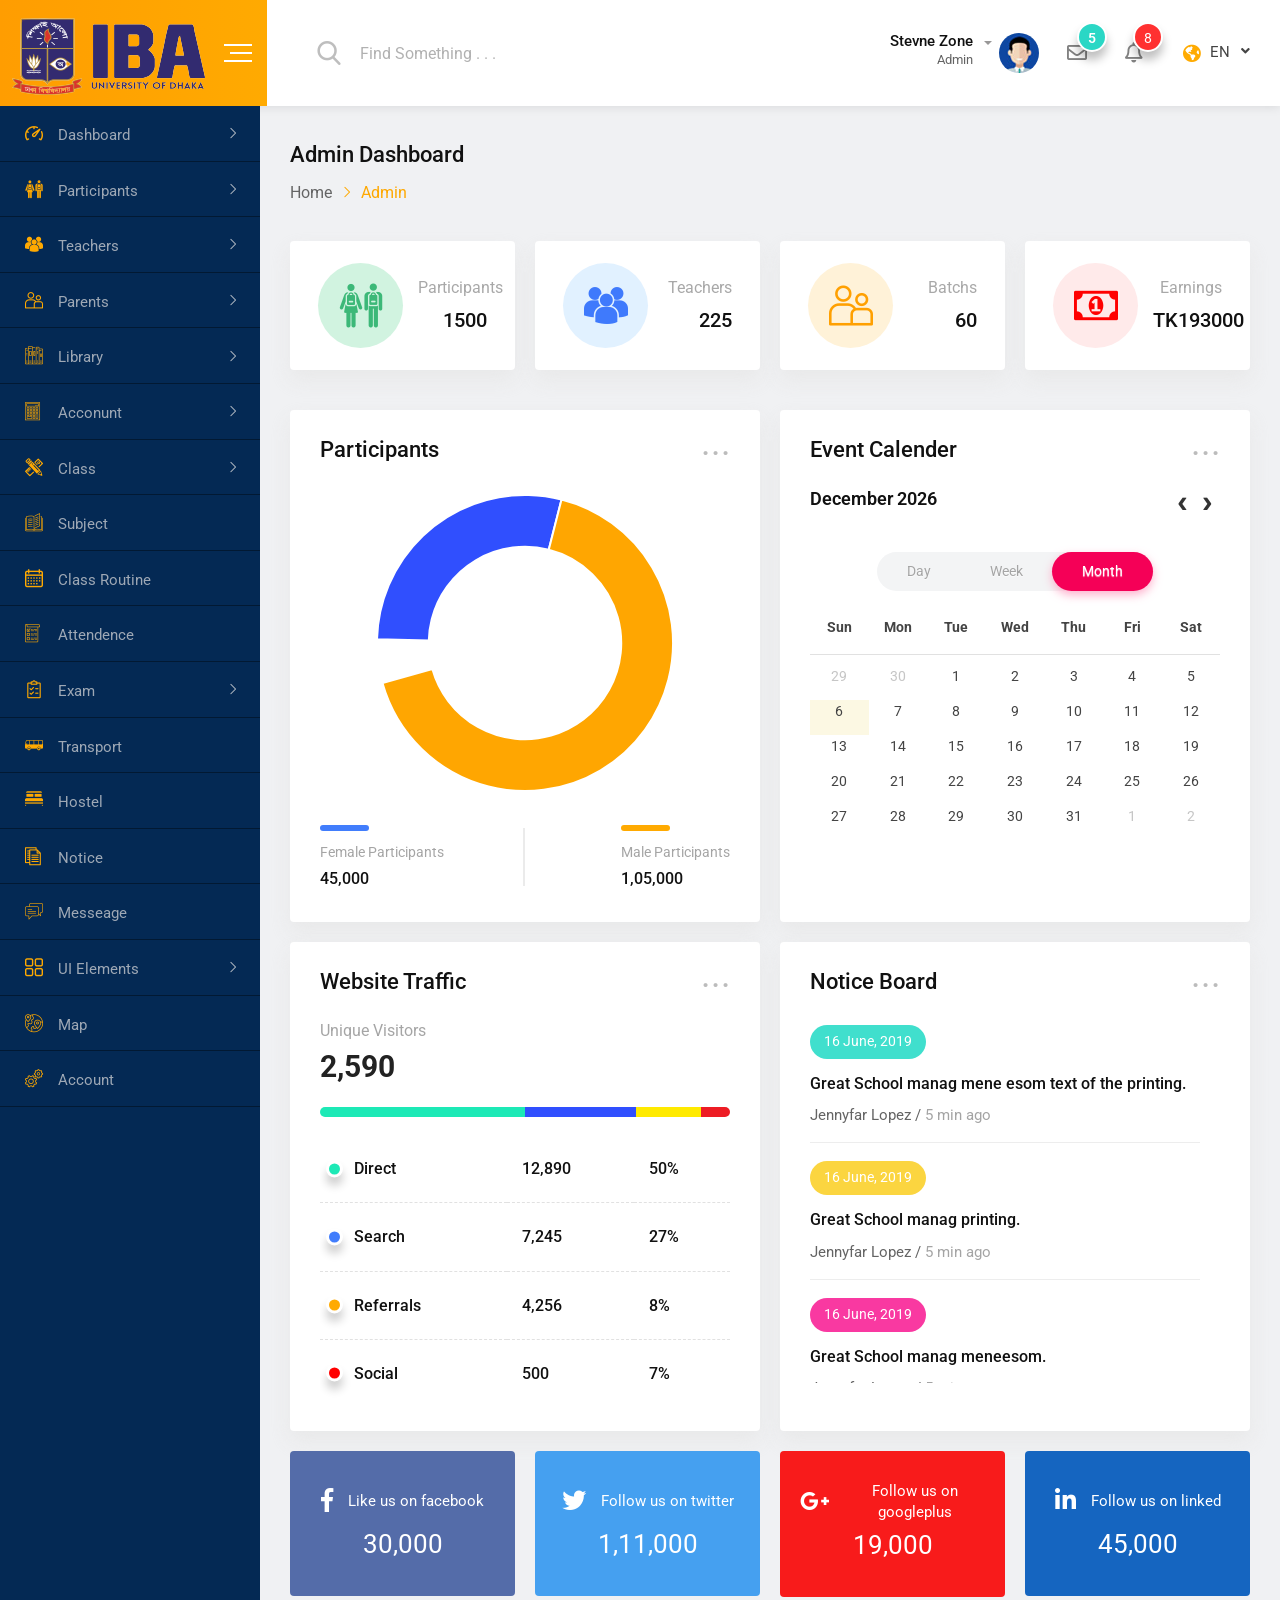
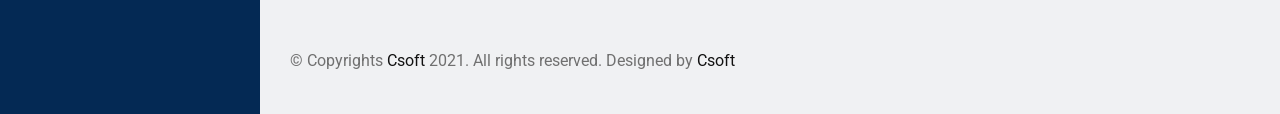
==== commit 818d4015: "6th" ====
--- a/index.html
+++ b/index.html
@@ -1,560 +1,550 @@
-<!doctype htm>
-<htm class="no-js" lang="">
-
-    <head>
-        <meta charset="utf-8">
-        <meta http-equiv="x-ua-compatible" content="ie=edge">
-        <title>IBA | SEIP</title>
-        <meta name="description" content="">
-        <meta name="viewport" content="width=device-width, initial-scale=1">
-        <!-- Favicon -->
-        <link rel="shortcut icon" type="image/x-icon" href="img/favicon.png">
-        <!-- Normalize CSS -->
-        <link rel="stylesheet" href="css/normalize.css">
-        <!-- Main CSS -->
-        <link rel="stylesheet" href="css/main.css">
-        <!-- Bootstrap CSS -->
-        <link rel="stylesheet" href="css/bootstrap.min.css">
-        <!-- Fontawesome CSS -->
-        <link rel="stylesheet" href="css/all.min.css">
-        <!-- Flaticon CSS -->
-        <link rel="stylesheet" href="fonts/flaticon.css">
-        <!-- Full Calender CSS -->
-        <link rel="stylesheet" href="css/fullcalendar.min.css">
-        <!-- Animate CSS -->
-        <link rel="stylesheet" href="css/animate.min.css">
-        <!-- Custom CSS -->
-        <link rel="stylesheet" href="style.css">
-        <!-- Modernize js -->
-        <script src="js/modernizr-3.6.0.min.js"></script>
-    </head>
-
-    <body>
-        <!-- Preloader Start Here -->
-        <div id="preloader"></div>
-        <!-- Preloader End Here -->
-        <div id="wrapper" class="wrapper bg-ash">
-            <!-- Header Menu Area Start Here -->
-            <div class="navbar navbar-expand-md header-menu-one bg-light">
-                <div class="nav-bar-header-one">
-                    <div class="header-logo">
-                        <a href="index.htm">
-                            <img src="img/iba.png" alt="logo">
-                        </a>
-                    </div>
-                    <div class="toggle-button sidebar-toggle">
-                        <button type="button" class="item-link">
-                            <span class="btn-icon-wrap">
-                                <span></span>
-                                <span></span>
-                                <span></span>
-                            </span>
-                        </button>
-                    </div>
+<!doctype html>
+<html class="no-js" lang="">
+
+<head>
+    <meta charset="utf-8">
+    <meta http-equiv="x-ua-compatible" content="ie=edge">
+    <title>IBA | SEIP</title>
+    <meta name="description" content="">
+    <meta name="viewport" content="width=device-width, initial-scale=1">
+    <!-- Favicon -->
+    <link rel="shortcut icon" type="image/x-icon" href="img/favicon.png">
+    <!-- Normalize CSS -->
+    <link rel="stylesheet" href="css/normalize.css">
+    <!-- Main CSS -->
+    <link rel="stylesheet" href="css/main.css">
+    <!-- Bootstrap CSS -->
+    <link rel="stylesheet" href="css/bootstrap.min.css">
+    <!-- Fontawesome CSS -->
+    <link rel="stylesheet" href="css/all.min.css">
+    <!-- Flaticon CSS -->
+    <link rel="stylesheet" href="fonts/flaticon.css">
+    <!-- Full Calender CSS -->
+    <link rel="stylesheet" href="css/fullcalendar.min.css">
+    <!-- Animate CSS -->
+    <link rel="stylesheet" href="css/animate.min.css">
+    <!-- Custom CSS -->
+    <link rel="stylesheet" href="style.css">
+    <!-- Modernize js -->
+    <script src="js/modernizr-3.6.0.min.js"></script>
+</head>
+
+<body>
+    <!-- Preloader Start Here -->
+    <div id="preloader"></div>
+    <!-- Preloader End Here -->
+    <div id="wrapper" class="wrapper bg-ash">
+        <!-- Header Menu Area Start Here -->
+        <div class="navbar navbar-expand-md header-menu-one bg-light">
+            <div class="nav-bar-header-one">
+                <div class="header-logo">
+                    <a href="index.html">
+                        <img src="img/iba.png" alt="logo">
+                    </a>
                 </div>
-                <div class="d-md-none mobile-nav-bar">
-                    <button class="navbar-toggler pulse-animation" type="button" data-toggle="collapse"
-                        data-target="#mobile-navbar" aria-expanded="false">
-                        <i class="far fa-arrow-alt-circle-down"></i>
-                    </button>
-                    <button type="button" class="navbar-toggler sidebar-toggle-mobile">
-                        <i class="fas fa-bars"></i>
+                <div class="toggle-button sidebar-toggle">
+                    <button type="button" class="item-link">
+                        <span class="btn-icon-wrap">
+                            <span></span>
+                            <span></span>
+                            <span></span>
+                        </span>
                     </button>
                 </div>
-                <div class="header-main-menu collapse navbar-collapse" id="mobile-navbar">
-                    <ul class="navbar-nav">
-                        <li class="navbar-item header-search-bar">
-                            <div class="input-group stylish-input-group">
-                                <span class="input-group-addon">
-                                    <button type="submit">
-                                        <span class="flaticon-search" aria-hidden="true"></span>
-                                    </button>
-                                </span>
-                                <input type="text" class="form-control" placeholder="Find Something . . .">
-                            </div>
-                        </li>
-                    </ul>
-                    <ul class="navbar-nav">
-                        <li class="navbar-item dropdown header-admin">
-                            <a class="navbar-nav-link dropdown-toggle" href="#" role="button" data-toggle="dropdown"
-                                aria-expanded="false">
-                                <div class="admin-title">
-                                    <h5 class="item-title">Stevne Zone</h5>
-                                    <span>Admin</span>
-                                </div>
-                                <div class="admin-img">
-                                    <img src="img/figure/admin.jpg" alt="Admin">
-                                </div>
-                            </a>
-                            <div class="dropdown-menu dropdown-menu-right">
-                                <div class="item-header">
-                                    <h6 class="item-title">Steven Zone</h6>
-                                </div>
-                                <div class="item-content">
-                                    <ul class="settings-list">
-                                        <li><a href="#"><i class="flaticon-user"></i>My Profile</a></li>
-                                        <li><a href="#"><i class="flaticon-list"></i>Task</a></li>
-                                        <li><a href="#"><i
-                                                    class="flaticon-chat-comment-oval-speech-bubble-with-text-lines"></i>Message</a>
-                                        </li>
-                                        <li><a href="#"><i class="flaticon-gear-loading"></i>Account Settings</a></li>
-                                        <li><a href="login.htm"><i class="flaticon-turn-off"></i>Log Out</a></li>
-                                    </ul>
-                                </div>
-                            </div>
-                        </li>
-                        <li class="navbar-item dropdown header-message">
-                            <a class="navbar-nav-link dropdown-toggle" href="#" role="button" data-toggle="dropdown"
-                                aria-expanded="false">
-                                <i class="far fa-envelope"></i>
-                                <div class="item-title d-md-none text-16 mg-l-10">Message</div>
-                                <span>5</span>
-                            </a>
-
-                            <div class="dropdown-menu dropdown-menu-right">
-                                <div class="item-header">
-                                    <h6 class="item-title">05 Message</h6>
-                                </div>
-                                <div class="item-content">
-                                    <div class="media">
-                                        <div class="item-img bg-skyblue author-online">
-                                            <img src="img/figure/student11.png" alt="img">
-                                        </div>
-                                        <div class="media-body space-sm">
-                                            <div class="item-title">
-                                                <a href="#">
-                                                    <span class="item-name">Maria Zaman</span>
-                                                    <span class="item-time">18:30</span>
-                                                </a>
-                                            </div>
-                                            <p>What is the reason of buy this item.
-                                                Is it usefull for me.....</p>
-                                        </div>
-                                    </div>
-                                    <div class="media">
-                                        <div class="item-img bg-yellow author-online">
-                                            <img src="img/figure/student12.png" alt="img">
-                                        </div>
-                                        <div class="media-body space-sm">
-                                            <div class="item-title">
-                                                <a href="#">
-                                                    <span class="item-name">Benny Roy</span>
-                                                    <span class="item-time">10:35</span>
-                                                </a>
-                                            </div>
-                                            <p>What is the reason of buy this item.
-                                                Is it usefull for me.....</p>
-                                        </div>
-                                    </div>
-                                    <div class="media">
-                                        <div class="item-img bg-pink">
-                                            <img src="img/figure/student13.png" alt="img">
-                                        </div>
-                                        <div class="media-body space-sm">
-                                            <div class="item-title">
-                                                <a href="#">
-                                                    <span class="item-name">Steven</span>
-                                                    <span class="item-time">02:35</span>
-                                                </a>
-                                            </div>
-                                            <p>What is the reason of buy this item.
-                                                Is it usefull for me.....</p>
-                                        </div>
-                                    </div>
-                                    <div class="media">
-                                        <div class="item-img bg-violet-blue">
-                                            <img src="img/figure/student11.png" alt="img">
-                                        </div>
-                                        <div class="media-body space-sm">
-                                            <div class="item-title">
-                                                <a href="#">
-                                                    <span class="item-name">Joshep Joe</span>
-                                                    <span class="item-time">12:35</span>
-                                                </a>
-                                            </div>
-                                            <p>What is the reason of buy this item.
-                                                Is it usefull for me.....</p>
-                                        </div>
-                                    </div>
-                                </div>
-                            </div>
-                        </li>
-                        <li class="navbar-item dropdown header-notification">
-                            <a class="navbar-nav-link dropdown-toggle" href="#" role="button" data-toggle="dropdown"
-                                aria-expanded="false">
-                                <i class="far fa-bell"></i>
-                                <div class="item-title d-md-none text-16 mg-l-10">Notification</div>
-                                <span>8</span>
-                            </a>
-
-                            <div class="dropdown-menu dropdown-menu-right">
-                                <div class="item-header">
-                                    <h6 class="item-title">03 Notifiacations</h6>
-                                </div>
-                                <div class="item-content">
-                                    <div class="media">
-                                        <div class="item-icon bg-skyblue">
-                                            <i class="fas fa-check"></i>
-                                        </div>
-                                        <div class="media-body space-sm">
-                                            <div class="post-title">Complete Today Task</div>
-                                            <span>1 Mins ago</span>
-                                        </div>
-                                    </div>
-                                    <div class="media">
-                                        <div class="item-icon bg-orange">
-                                            <i class="fas fa-calendar-alt"></i>
-                                        </div>
-                                        <div class="media-body space-sm">
-                                            <div class="post-title">Director Metting</div>
-                                            <span>20 Mins ago</span>
-                                        </div>
-                                    </div>
-                                    <div class="media">
-                                        <div class="item-icon bg-violet-blue">
-                                            <i class="fas fa-cogs"></i>
-                                        </div>
-                                        <div class="media-body space-sm">
-                                            <div class="post-title">Update Password</div>
-                                            <span>45 Mins ago</span>
-                                        </div>
-                                    </div>
-                                </div>
-                            </div>
-                        </li>
-                        <li class="navbar-item dropdown header-language">
-                            <a class="navbar-nav-link dropdown-toggle" href="#" role="button" data-toggle="dropdown"
-                                aria-expanded="false"><i class="fas fa-globe-americas"></i>EN</a>
-                            <div class="dropdown-menu dropdown-menu-right">
-                                <a class="dropdown-item" href="#">English</a>
-                                <a class="dropdown-item" href="#">Spanish</a>
-                                <a class="dropdown-item" href="#">Franchis</a>
-                                <a class="dropdown-item" href="#">Chiness</a>
-                            </div>
+            </div>
+            <div class="d-md-none mobile-nav-bar">
+                <button class="navbar-toggler pulse-animation" type="button" data-toggle="collapse"
+                    data-target="#mobile-navbar" aria-expanded="false">
+                    <i class="far fa-arrow-alt-circle-down"></i>
+                </button>
+                <button type="button" class="navbar-toggler sidebar-toggle-mobile">
+                    <i class="fas fa-bars"></i>
+                </button>
+            </div>
+            <div class="header-main-menu collapse navbar-collapse" id="mobile-navbar">
+                <ul class="navbar-nav">
+                    <li class="navbar-item header-search-bar">
+                        <div class="input-group stylish-input-group">
+                            <span class="input-group-addon">
+                                <button type="submit">
+                                    <span class="flaticon-search" aria-hidden="true"></span>
+                                </button>
+                            </span>
+                            <input type="text" class="form-control" placeholder="Find Something . . .">
+                        </div>
+                    </li>
+                </ul>
+                <ul class="navbar-nav">
+                    <li class="navbar-item dropdown header-admin">
+                        <a class="navbar-nav-link dropdown-toggle" href="#" role="button" data-toggle="dropdown"
+                            aria-expanded="false">
+                            <div class="admin-title">
+                                <h5 class="item-title">Stevne Zone</h5>
+                                <span>Admin</span>
+                            </div>
+                            <div class="admin-img">
+                                <img src="img/figure/admin.jpg" alt="Admin">
+                            </div>
+                        </a>
+                        <div class="dropdown-menu dropdown-menu-right">
+                            <div class="item-header">
+                                <h6 class="item-title">Steven Zone</h6>
+                            </div>
+                            <div class="item-content">
+                                <ul class="settings-list">
+                                    <li><a href="#"><i class="flaticon-user"></i>My Profile</a></li>
+                                    <li><a href="#"><i class="flaticon-list"></i>Task</a></li>
+                                    <li><a href="#"><i
+                                                class="flaticon-chat-comment-oval-speech-bubble-with-text-lines"></i>Message</a>
+                                    </li>
+                                    <li><a href="#"><i class="flaticon-gear-loading"></i>Account Settings</a></li>
+                                    <li><a href="login.html"><i class="flaticon-turn-off"></i>Log Out</a></li>
+                                </ul>
+                            </div>
+                        </div>
+                    </li>
+                    <li class="navbar-item dropdown header-message">
+                        <a class="navbar-nav-link dropdown-toggle" href="#" role="button" data-toggle="dropdown"
+                            aria-expanded="false">
+                            <i class="far fa-envelope"></i>
+                            <div class="item-title d-md-none text-16 mg-l-10">Message</div>
+                            <span>5</span>
+                        </a>
+
+                        <div class="dropdown-menu dropdown-menu-right">
+                            <div class="item-header">
+                                <h6 class="item-title">05 Message</h6>
+                            </div>
+                            <div class="item-content">
+                                <div class="media">
+                                    <div class="item-img bg-skyblue author-online">
+                                        <img src="img/figure/student11.png" alt="img">
+                                    </div>
+                                    <div class="media-body space-sm">
+                                        <div class="item-title">
+                                            <a href="#">
+                                                <span class="item-name">Maria Zaman</span>
+                                                <span class="item-time">18:30</span>
+                                            </a>
+                                        </div>
+                                        <p>What is the reason of buy this item.
+                                            Is it usefull for me.....</p>
+                                    </div>
+                                </div>
+                                <div class="media">
+                                    <div class="item-img bg-yellow author-online">
+                                        <img src="img/figure/student12.png" alt="img">
+                                    </div>
+                                    <div class="media-body space-sm">
+                                        <div class="item-title">
+                                            <a href="#">
+                                                <span class="item-name">Benny Roy</span>
+                                                <span class="item-time">10:35</span>
+                                            </a>
+                                        </div>
+                                        <p>What is the reason of buy this item.
+                                            Is it usefull for me.....</p>
+                                    </div>
+                                </div>
+                                <div class="media">
+                                    <div class="item-img bg-pink">
+                                        <img src="img/figure/student13.png" alt="img">
+                                    </div>
+                                    <div class="media-body space-sm">
+                                        <div class="item-title">
+                                            <a href="#">
+                                                <span class="item-name">Steven</span>
+                                                <span class="item-time">02:35</span>
+                                            </a>
+                                        </div>
+                                        <p>What is the reason of buy this item.
+                                            Is it usefull for me.....</p>
+                                    </div>
+                                </div>
+                                <div class="media">
+                                    <div class="item-img bg-violet-blue">
+                                        <img src="img/figure/student11.png" alt="img">
+                                    </div>
+                                    <div class="media-body space-sm">
+                                        <div class="item-title">
+                                            <a href="#">
+                                                <span class="item-name">Joshep Joe</span>
+                                                <span class="item-time">12:35</span>
+                                            </a>
+                                        </div>
+                                        <p>What is the reason of buy this item.
+                                            Is it usefull for me.....</p>
+                                    </div>
+                                </div>
+                            </div>
+                        </div>
+                    </li>
+                    <li class="navbar-item dropdown header-notification">
+                        <a class="navbar-nav-link dropdown-toggle" href="#" role="button" data-toggle="dropdown"
+                            aria-expanded="false">
+                            <i class="far fa-bell"></i>
+                            <div class="item-title d-md-none text-16 mg-l-10">Notification</div>
+                            <span>8</span>
+                        </a>
+
+                        <div class="dropdown-menu dropdown-menu-right">
+                            <div class="item-header">
+                                <h6 class="item-title">03 Notifiacations</h6>
+                            </div>
+                            <div class="item-content">
+                                <div class="media">
+                                    <div class="item-icon bg-skyblue">
+                                        <i class="fas fa-check"></i>
+                                    </div>
+                                    <div class="media-body space-sm">
+                                        <div class="post-title">Complete Today Task</div>
+                                        <span>1 Mins ago</span>
+                                    </div>
+                                </div>
+                                <div class="media">
+                                    <div class="item-icon bg-orange">
+                                        <i class="fas fa-calendar-alt"></i>
+                                    </div>
+                                    <div class="media-body space-sm">
+                                        <div class="post-title">Director Metting</div>
+                                        <span>20 Mins ago</span>
+                                    </div>
+                                </div>
+                                <div class="media">
+                                    <div class="item-icon bg-violet-blue">
+                                        <i class="fas fa-cogs"></i>
+                                    </div>
+                                    <div class="media-body space-sm">
+                                        <div class="post-title">Update Password</div>
+                                        <span>45 Mins ago</span>
+                                    </div>
+                                </div>
+                            </div>
+                        </div>
+                    </li>
+                    <li class="navbar-item dropdown header-language">
+                        <a class="navbar-nav-link dropdown-toggle" href="#" role="button" data-toggle="dropdown"
+                            aria-expanded="false"><i class="fas fa-globe-americas"></i>EN</a>
+                        <div class="dropdown-menu dropdown-menu-right">
+                            <a class="dropdown-item" href="#">English</a>
+                            <a class="dropdown-item" href="#">Spanish</a>
+                            <a class="dropdown-item" href="#">Franchis</a>
+                            <a class="dropdown-item" href="#">Chiness</a>
+                        </div>
+                    </li>
+                </ul>
+            </div>
+        </div>
+        <!-- Header Menu Area End Here -->
+        <!-- Page Area Start Here -->
+        <div class="dashboard-page-one">
+            <!-- Sidebar Area Start Here -->
+            <div class="sidebar-main sidebar-menu-one sidebar-expand-md sidebar-color">
+                <div class="mobile-sidebar-header d-md-none">
+                    <div class="header-logo">
+                        <a href="index.html"><img src="img/logo1.png" alt="logo"></a>
+                    </div>
+                </div>
+                <div class="sidebar-menu-content">
+                    <ul class="nav nav-sidebar-menu sidebar-toggle-view">
+                        <li class="nav-item sidebar-nav-item">
+                            <a href="#" class="nav-link"><i class="flaticon-dashboard"></i><span>Dashboard</span></a>
+                            <ul class="nav sub-group-menu">
+                                <li class="nav-item">
+                                    <a href="index.html" class="nav-link"><i class="fas fa-angle-right"></i>Admin</a>
+                                </li>
+                                <li class="nav-item">
+                                    <a href="index3.html" class="nav-link"><i
+                                            class="fas fa-angle-right"></i>Participants</a>
+                                </li>
+                                <li class="nav-item">
+                                    <a href="index4.html" class="nav-link"><i class="fas fa-angle-right"></i>Parents</a>
+                                </li>
+                                <li class="nav-item">
+                                    <a href="index5.html" class="nav-link"><i
+                                            class="fas fa-angle-right"></i>Teachers</a>
+                                </li>
+                            </ul>
+                        </li>
+                        <li class="nav-item sidebar-nav-item">
+                            <a href="#" class="nav-link"><i
+                                    class="flaticon-classmates"></i><span>Participants</span></a>
+                            <ul class="nav sub-group-menu">
+                                <li class="nav-item">
+                                    <a href="all-student.html" class="nav-link"><i class="fas fa-angle-right"></i>All
+                                        Participants</a>
+                                </li>
+                                <li class="nav-item">
+                                    <a href="student-details.html" class="nav-link"><i
+                                            class="fas fa-angle-right"></i>Participants Details</a>
+                                </li>
+                                <li class="nav-item">
+                                    <a href="admit-form.html" class="nav-link"><i
+                                            class="fas fa-angle-right"></i>Admission Form</a>
+                                </li>
+                                <li class="nav-item">
+                                    <a href="student-promotion.html" class="nav-link"><i
+                                            class="fas fa-angle-right"></i>Participants Promotion</a>
+                                </li>
+                            </ul>
+                        </li>
+                        <li class="nav-item sidebar-nav-item">
+                            <a href="#" class="nav-link"><i
+                                    class="flaticon-multiple-users-silhouette"></i><span>Teachers</span></a>
+                            <ul class="nav sub-group-menu">
+                                <li class="nav-item">
+                                    <a href="all-teacher.html" class="nav-link"><i class="fas fa-angle-right"></i>All
+                                        Teachers</a>
+                                </li>
+                                <li class="nav-item">
+                                    <a href="teacher-details.html" class="nav-link"><i
+                                            class="fas fa-angle-right"></i>Teacher Details</a>
+                                </li>
+                                <li class="nav-item">
+                                    <a href="add-teacher.html" class="nav-link"><i class="fas fa-angle-right"></i>Add
+                                        Teacher</a>
+                                </li>
+                                <li class="nav-item">
+                                    <a href="teacher-payment.html" class="nav-link"><i
+                                            class="fas fa-angle-right"></i>Payment</a>
+                                </li>
+                            </ul>
+                        </li>
+                        <li class="nav-item sidebar-nav-item">
+                            <a href="#" class="nav-link"><i class="flaticon-couple"></i><span>Parents</span></a>
+                            <ul class="nav sub-group-menu">
+                                <li class="nav-item">
+                                    <a href="all-parents.html" class="nav-link"><i class="fas fa-angle-right"></i>All
+                                        Parents</a>
+                                </li>
+                                <li class="nav-item">
+                                    <a href="parents-details.html" class="nav-link"><i
+                                            class="fas fa-angle-right"></i>Parents Details</a>
+                                </li>
+                                <li class="nav-item">
+                                    <a href="add-parents.html" class="nav-link"><i class="fas fa-angle-right"></i>Add
+                                        Parent</a>
+                                </li>
+                            </ul>
+                        </li>
+                        <li class="nav-item sidebar-nav-item">
+                            <a href="#" class="nav-link"><i class="flaticon-books"></i><span>Library</span></a>
+                            <ul class="nav sub-group-menu">
+                                <li class="nav-item">
+                                    <a href="all-book.html" class="nav-link"><i class="fas fa-angle-right"></i>All
+                                        Book</a>
+                                </li>
+                                <li class="nav-item">
+                                    <a href="add-book.html" class="nav-link"><i class="fas fa-angle-right"></i>Add New
+                                        Book</a>
+                                </li>
+                            </ul>
+                        </li>
+                        <li class="nav-item sidebar-nav-item">
+                            <a href="#" class="nav-link"><i class="flaticon-technological"></i><span>Acconunt</span></a>
+                            <ul class="nav sub-group-menu">
+                                <li class="nav-item">
+                                    <a href="all-fees.html" class="nav-link"><i class="fas fa-angle-right"></i>All Fees
+                                        Collection</a>
+                                </li>
+                                <li class="nav-item">
+                                    <a href="all-expense.html" class="nav-link"><i
+                                            class="fas fa-angle-right"></i>Expenses</a>
+                                </li>
+                                <li class="nav-item">
+                                    <a href="add-expense.html" class="nav-link"><i class="fas fa-angle-right"></i>Add
+                                        Expenses</a>
+                                </li>
+                            </ul>
+                        </li>
+                        <li class="nav-item sidebar-nav-item">
+                            <a href="#" class="nav-link"><i
+                                    class="flaticon-maths-class-materials-cross-of-a-pencil-and-a-ruler"></i><span>Class</span></a>
+                            <ul class="nav sub-group-menu">
+                                <li class="nav-item">
+                                    <a href="all-class.html" class="nav-link"><i class="fas fa-angle-right"></i>All
+                                        Classes</a>
+                                </li>
+                                <li class="nav-item">
+                                    <a href="add-class.html" class="nav-link"><i class="fas fa-angle-right"></i>Add New
+                                        Class</a>
+                                </li>
+                            </ul>
+                        </li>
+                        <li class="nav-item">
+                            <a href="all-subject.html" class="nav-link"><i
+                                    class="flaticon-open-book"></i><span>Subject</span></a>
+                        </li>
+                        <li class="nav-item">
+                            <a href="class-routine.html" class="nav-link"><i class="flaticon-calendar"></i><span>Class
+                                    Routine</span></a>
+                        </li>
+                        <li class="nav-item">
+                            <a href="student-attendence.html" class="nav-link"><i
+                                    class="flaticon-checklist"></i><span>Attendence</span></a>
+                        </li>
+                        <li class="nav-item sidebar-nav-item">
+                            <a href="#" class="nav-link"><i class="flaticon-shopping-list"></i><span>Exam</span></a>
+                            <ul class="nav sub-group-menu">
+                                <li class="nav-item">
+                                    <a href="exam-schedule.html" class="nav-link"><i class="fas fa-angle-right"></i>Exam
+                                        Schedule</a>
+                                </li>
+                                <li class="nav-item">
+                                    <a href="exam-grade.html" class="nav-link"><i class="fas fa-angle-right"></i>Exam
+                                        Grades</a>
+                                </li>
+                            </ul>
+                        </li>
+                        <li class="nav-item">
+                            <a href="transport.html" class="nav-link"><i
+                                    class="flaticon-bus-side-view"></i><span>Transport</span></a>
+                        </li>
+                        <li class="nav-item">
+                            <a href="hostel.html" class="nav-link"><i class="flaticon-bed"></i><span>Hostel</span></a>
+                        </li>
+                        <li class="nav-item">
+                            <a href="notice-board.html" class="nav-link"><i
+                                    class="flaticon-script"></i><span>Notice</span></a>
+                        </li>
+                        <li class="nav-item">
+                            <a href="messaging.html" class="nav-link"><i
+                                    class="flaticon-chat"></i><span>Messeage</span></a>
+                        </li>
+                        <li class="nav-item sidebar-nav-item">
+                            <a href="#" class="nav-link"><i class="flaticon-menu-1"></i><span>UI Elements</span></a>
+                            <ul class="nav sub-group-menu">
+                                <li class="nav-item">
+                                    <a href="notification-alart.html" class="nav-link"><i
+                                            class="fas fa-angle-right"></i>Alart</a>
+                                </li>
+                                <li class="nav-item">
+                                    <a href="button.html" class="nav-link"><i class="fas fa-angle-right"></i>Button</a>
+                                </li>
+                                <li class="nav-item">
+                                    <a href="grid.html" class="nav-link"><i class="fas fa-angle-right"></i>Grid</a>
+                                </li>
+                                <li class="nav-item">
+                                    <a href="modal.html" class="nav-link"><i class="fas fa-angle-right"></i>Modal</a>
+                                </li>
+                                <li class="nav-item">
+                                    <a href="progress-bar.html" class="nav-link"><i
+                                            class="fas fa-angle-right"></i>Progress Bar</a>
+                                </li>
+                                <li class="nav-item">
+                                    <a href="ui-tab.html" class="nav-link"><i class="fas fa-angle-right"></i>Tab</a>
+                                </li>
+                                <li class="nav-item">
+                                    <a href="ui-widget.html" class="nav-link"><i
+                                            class="fas fa-angle-right"></i>Widget</a>
+                                </li>
+                            </ul>
+                        </li>
+                        <li class="nav-item">
+                            <a href="map.html" class="nav-link"><i
+                                    class="flaticon-planet-earth"></i><span>Map</span></a>
+                        </li>
+                        <li class="nav-item">
+                            <a href="account-settings.html" class="nav-link"><i
+                                    class="flaticon-settings"></i><span>Account</span></a>
                         </li>
                     </ul>
                 </div>
             </div>
-            <!-- Header Menu Area End Here -->
-            <!-- Page Area Start Here -->
-            <div class="dashboard-page-one">
-                <!-- Sidebar Area Start Here -->
-                <div class="sidebar-main sidebar-menu-one sidebar-expand-md sidebar-color">
-                    <div class="mobile-sidebar-header d-md-none">
-                        <div class="header-logo">
-                            <a href="index.htm"><img src="img/logo1.png" alt="logo"></a>
-                        </div>
-                    </div>
-                    <div class="sidebar-menu-content">
-                        <ul class="nav nav-sidebar-menu sidebar-toggle-view">
-                            <li class="nav-item sidebar-nav-item">
-                                <a href="#" class="nav-link"><i
-                                        class="flaticon-dashboard"></i><span>Dashboard</span></a>
-                                <ul class="nav sub-group-menu">
-                                    <li class="nav-item">
-                                        <a href="index.htm" class="nav-link"><i class="fas fa-angle-right"></i>Admin</a>
-                                    </li>
-                                    <li class="nav-item">
-                                        <a href="index3.htm" class="nav-link"><i
-                                                class="fas fa-angle-right"></i>Participants</a>
-                                    </li>
-                                    <li class="nav-item">
-                                        <a href="index4.htm" class="nav-link"><i
-                                                class="fas fa-angle-right"></i>Parents</a>
-                                    </li>
-                                    <li class="nav-item">
-                                        <a href="index5.htm" class="nav-link"><i
-                                                class="fas fa-angle-right"></i>Teachers</a>
-                                    </li>
-                                </ul>
-                            </li>
-                            <li class="nav-item sidebar-nav-item">
-                                <a href="#" class="nav-link"><i
-                                        class="flaticon-classmates"></i><span>Participants</span></a>
-                                <ul class="nav sub-group-menu">
-                                    <li class="nav-item">
-                                        <a href="all-student.htm" class="nav-link"><i class="fas fa-angle-right"></i>All
-                                            Participants</a>
-                                    </li>
-                                    <li class="nav-item">
-                                        <a href="student-details.htm" class="nav-link"><i
-                                                class="fas fa-angle-right"></i>Participants Details</a>
-                                    </li>
-                                    <li class="nav-item">
-                                        <a href="admit-form.htm" class="nav-link"><i
-                                                class="fas fa-angle-right"></i>Admission Form</a>
-                                    </li>
-                                    <li class="nav-item">
-                                        <a href="student-promotion.htm" class="nav-link"><i
-                                                class="fas fa-angle-right"></i>Participants Promotion</a>
-                                    </li>
-                                </ul>
-                            </li>
-                            <li class="nav-item sidebar-nav-item">
-                                <a href="#" class="nav-link"><i
-                                        class="flaticon-multiple-users-silhouette"></i><span>Teachers</span></a>
-                                <ul class="nav sub-group-menu">
-                                    <li class="nav-item">
-                                        <a href="all-teacher.htm" class="nav-link"><i class="fas fa-angle-right"></i>All
-                                            Teachers</a>
-                                    </li>
-                                    <li class="nav-item">
-                                        <a href="teacher-details.htm" class="nav-link"><i
-                                                class="fas fa-angle-right"></i>Teacher Details</a>
-                                    </li>
-                                    <li class="nav-item">
-                                        <a href="add-teacher.htm" class="nav-link"><i class="fas fa-angle-right"></i>Add
-                                            Teacher</a>
-                                    </li>
-                                    <li class="nav-item">
-                                        <a href="teacher-payment.htm" class="nav-link"><i
-                                                class="fas fa-angle-right"></i>Payment</a>
-                                    </li>
-                                </ul>
-                            </li>
-                            <li class="nav-item sidebar-nav-item">
-                                <a href="#" class="nav-link"><i class="flaticon-couple"></i><span>Parents</span></a>
-                                <ul class="nav sub-group-menu">
-                                    <li class="nav-item">
-                                        <a href="all-parents.htm" class="nav-link"><i class="fas fa-angle-right"></i>All
-                                            Parents</a>
-                                    </li>
-                                    <li class="nav-item">
-                                        <a hrf="parents-details.htm" class="nav-link"><i
-                                                class="fas fa-angle-right"></i>Parents Details</a>
-                                    </li>
-                                    <li class="nav-item">
-                                        <a href="add-parents.htm" class="nav-link"><i class="fas fa-angle-right"></i>Add
-                                            Parent</a>
-                                    </li>
-                                </ul>
-                            </li>
-                            <li class="nav-item sidebar-nav-item">
-                                <a href="#" class="nav-link"><i class="flaticon-books"></i><span>Library</span></a>
-                                <ul class="nav sub-group-menu">
-                                    <li class="nav-item">
-                                        <a href="all-book.htm" class="nav-link"><i class="fas fa-angle-right"></i>All
-                                            Book</a>
-                                    </li>
-                                    <li class="nav-item">
-                                        <a href="add-book.htm" class="nav-link"><i class="fas fa-angle-right"></i>Add
-                                            New
-                                            Book</a>
-                                    </li>
-                                </ul>
-                            </li>
-                            <li class="nav-item sidebar-nav-item">
-                                <a href="#" class="nav-link"><i
-                                        class="flaticon-technological"></i><span>Acconunt</span></a>
-                                <ul class="nav sub-group-menu">
-                                    <li class="nav-item">
-                                        <a href="all-fees.htm" class="nav-link"><i class="fas fa-angle-right"></i>All
-                                            Fees
-                                            Collection</a>
-                                    </li>
-                                    <li class="nav-item">
-                                        <a href="all-expense.htm" class="nav-link"><i
-                                                class="fas fa-angle-right"></i>Expenses</a>
-                                    </li>
-                                    <li class="nav-item">
-                                        <a href="add-expense.htm" class="nav-link"><i class="fas fa-angle-right"></i>Add
-                                            Expenses</a>
-                                    </li>
-                                </ul>
-                            </li>
-                            <li class="nav-item sidebar-nav-item">
-                                <a href="#" class="nav-link"><i
-                                        class="flaticon-maths-class-materials-cross-of-a-pencil-and-a-ruler"></i><span>Class</span></a>
-                                <ul class="nav sub-group-menu">
-                                    <li class="nav-item">
-                                        <a href="all-class.htm" class="nav-link"><i class="fas fa-angle-right"></i>All
-                                            Classes</a>
-                                    </li>
-                                    <li class="nav-item">
-                                        <a href="add-class.htm" class="nav-link"><i class="fas fa-angle-right"></i>Add
-                                            New
-                                            Class</a>
-                                    </li>
-                                </ul>
-                            </li>
-                            <li class="nav-item">
-                                <a href="all-subject.htm" class="nav-link"><i
-                                        class="flaticon-open-book"></i><span>Subject</span></a>
-                            </li>
-                            <li class="nav-item">
-                                <a href="class-routine.htm" class="nav-link"><i
-                                        class="flaticon-calendar"></i><span>Class
-                                        Routine</span></a>
-                            </li>
-                            <li class="nav-item">
-                                <a href="student-attendence.htm" class="nav-link"><i
-                                        class="flaticon-checklist"></i><span>Attendence</span></a>
-                            </li>
-                            <li class="nav-item sidebar-nav-item">
-                                <a href="#" class="nav-link"><i class="flaticon-shopping-list"></i><span>Exam</span></a>
-                                <ul class="nav sub-group-menu">
-                                    <li class="nav-item">
-                                        <a href="exam-schedule.htm" class="nav-link"><i
-                                                class="fas fa-angle-right"></i>Exam
-                                            Schedule</a>
-                                    </li>
-                                    <li class="nav-item">
-                                        <a href="exam-grade.htm" class="nav-link"><i class="fas fa-angle-right"></i>Exam
-                                            Grades</a>
-                                    </li>
-                                </ul>
-                            </li>
-                            <li class="nav-item">
-                                <a href="transport.htm" class="nav-link"><i
-                                        class="flaticon-bus-side-view"></i><span>Transport</span></a>
-                            </li>
-                            <li class="nav-item">
-                                <a href="hostel.htm" class="nav-link"><i
-                                        class="flaticon-bed"></i><span>Hostel</span></a>
-                            </li>
-                            <li class="nav-item">
-                                <a href="notice-board.htm" class="nav-link"><i
-                                        class="flaticon-script"></i><span>Notice</span></a>
-                            </li>
-                            <li class="nav-item">
-                                <a href="messaging.htm" class="nav-link"><i
-                                        class="flaticon-chat"></i><span>Messeage</span></a>
-                            </li>
-                            <li class="nav-item sidebar-nav-item">
-                                <a href="#" class="nav-link"><i class="flaticon-menu-1"></i><span>UI Elements</span></a>
-                                <ul class="nav sub-group-menu">
-                                    <li class="nav-item">
-                                        <a href="notification-alart.htm" class="nav-link"><i
-                                                class="fas fa-angle-right"></i>Alart</a>
-                                    </li>
-                                    <li class="nav-item">
-                                        <a href="button.htm" class="nav-link"><i
-                                                class="fas fa-angle-right"></i>Button</a>
-                                    </li>
-                                    <li class="nav-item">
-                                        <a href="grid.htm" class="nav-link"><i class="fas fa-angle-right"></i>Grid</a>
-                                    </li>
-                                    <li class="nav-item">
-                                        <a href="modal.htm" class="nav-link"><i class="fas fa-angle-right"></i>Modal</a>
-                                    </li>
-                                    <li class="nav-item">
-                                        <a href="progress-bar.htm" class="nav-link"><i
-                                                class="fas fa-angle-right"></i>Progress Bar</a>
-                                    </li>
-                                    <li class="nav-item">
-                                        <a href="ui-tab.htm" class="nav-link"><i class="fas fa-angle-right"></i>Tab</a>
-                                    </li>
-                                    <li class="nav-item">
-                                        <a href="ui-widget.htm" class="nav-link"><i
-                                                class="fas fa-angle-right"></i>Widget</a>
-                                    </li>
-                                </ul>
-                            </li>
-                            <li class="nav-item">
-                                <a href="map.htm" class="nav-link"><i
-                                        class="flaticon-planet-earth"></i><span>Map</span></a>
-                            </li>
-                            <li class="nav-item">
-                                <a href="account-settings.htm" class="nav-link"><i
-                                        class="flaticon-settings"></i><span>Account</span></a>
-                            </li>
-                        </ul>
-                    </div>
+            <!-- Sidebar Area End Here -->
+            <div class="dashboard-content-one">
+                <!-- Breadcubs Area Start Here -->
+                <div class="breadcrumbs-area">
+                    <h3>Admin Dashboard</h3>
+                    <ul>
+                        <li>
+                            <a href="index.html">Home</a>
+                        </li>
+                        <li>Admin</li>
+                    </ul>
                 </div>
-                <!-- Sidebar Area End Here -->
-                <div class="dashboard-content-one">
-                    <!-- Breadcubs Area Start Here -->
-                    <div class="breadcrumbs-area">
-                        <h3>Admin Dashboard</h3>
-                        <ul>
-                            <li>
-                                <a href="index.htm">Home</a>
-                            </li>
-                            <li>Admin</li>
-                        </ul>
-                    </div>
-                    <!-- Breadcubs Area End Here -->
-                    <!-- Dashboard summery Start Here -->
-                    <div class="row gutters-20">
-                        <div class="col-xl-3 col-sm-6 col-12">
-                            <div class="dashboard-summery-one mg-b-20">
-                                <div class="row align-items-center">
-                                    <div class="col-6">
-                                        <div class="item-icon bg-light-green ">
-                                            <i class="flaticon-classmates text-green"></i>
-                                        </div>
-                                    </div>
-                                    <div class="col-6">
-                                        <div class="item-content">
-                                            <div class="item-title">Participants</div>
-                                            <div class="item-number"><span class="counter" data-num="1500">1500</span>
-                                            </div>
-                                        </div>
-                                    </div>
-                                </div>
-                            </div>
-                        </div>
-                        <div class="col-xl-3 col-sm-6 col-12">
-                            <div class="dashboard-summery-one mg-b-20">
-                                <div class="row align-items-center">
-                                    <div class="col-6">
-                                        <div class="item-icon bg-light-blue">
-                                            <i class="flaticon-multiple-users-silhouette text-blue"></i>
-                                        </div>
-                                    </div>
-                                    <div class="col-6">
-                                        <div class="item-content">
-                                            <div class="item-title">Teachers</div>
-                                            <div class="item-number"><span class="counter" data-num="220">220</span>
-                                            </div>
-                                        </div>
-                                    </div>
-                                </div>
-                            </div>
-                        </div>
-                        <div class="col-xl-3 col-sm-6 col-12">
-                            <div class="dashboard-summery-one mg-b-20">
-                                <div class="row align-items-center">
-                                    <div class="col-6">
-                                        <div class="item-icon bg-light-yellow">
-                                            <i class="flaticon-couple text-orange"></i>
-                                        </div>
-                                    </div>
-                                    <div class="col-6">
-                                        <div class="item-content">
-                                            <div class="item-title">Batchs</div>
-                                            <div class="item-number"><span class="counter" data-num="36">36</span>
-                                            </div>
-                                        </div>
-                                    </div>
-                                </div>
-                            </div>
-                        </div>
-                        <div class="col-xl-3 col-sm-6 col-12">
-                            <div class="dashboard-summery-one mg-b-20">
-                                <div class="row align-items-center">
-                                    <div class="col-6">
-                                        <div class="item-icon bg-light-red">
-                                            <i class="flaticon-money text-red"></i>
-                                        </div>
-                                    </div>
-                                    <div class="col-6">
-                                        <div class="item-content">
-                                            <div class="item-title">Earnings</div>
-                                            <div class="item-number"><span class="counter"
-                                                    data-num="113000">113000</span><span>TK</span></div>
-                                        </div>
-                                    </div>
-                                </div>
-                            </div>
-                        </div>
-                    </div>
-                    <!-- Dashboard summery End Here -->
-                    <!-- Dashboard Content Start Here -->
-                    <div class="row gutters-20">
-                        <!-- <div class="col-12 col-xl-8 col-6-xxxl">
+                <!-- Breadcubs Area End Here -->
+                <!-- Dashboard summery Start Here -->
+                <div class="row gutters-20">
+                    <div class="col-xl-3 col-sm-6 col-12">
+                        <div class="dashboard-summery-one mg-b-20">
+                            <div class="row align-items-center">
+                                <div class="col-6">
+                                    <div class="item-icon bg-light-green ">
+                                        <i class="flaticon-classmates text-green"></i>
+                                    </div>
+                                </div>
+                                <div class="col-6">
+                                    <div class="item-content">
+                                        <div class="item-title">Participants</div>
+                                        <div class="item-number"><span class="counter" data-num="1500">1500</span>
+                                        </div>
+                                    </div>
+                                </div>
+                            </div>
+                        </div>
+                    </div>
+                    <div class="col-xl-3 col-sm-6 col-12">
+                        <div class="dashboard-summery-one mg-b-20">
+                            <div class="row align-items-center">
+                                <div class="col-6">
+                                    <div class="item-icon bg-light-blue">
+                                        <i class="flaticon-multiple-users-silhouette text-blue"></i>
+                                    </div>
+                                </div>
+                                <div class="col-6">
+                                    <div class="item-content">
+                                        <div class="item-title">Teachers</div>
+                                        <div class="item-number"><span class="counter" data-num="225">225</span>
+                                        </div>
+                                    </div>
+                                </div>
+                            </div>
+                        </div>
+                    </div>
+                    <div class="col-xl-3 col-sm-6 col-12">
+                        <div class="dashboard-summery-one mg-b-20">
+                            <div class="row align-items-center">
+                                <div class="col-6">
+                                    <div class="item-icon bg-light-yellow">
+                                        <i class="flaticon-couple text-orange"></i>
+                                    </div>
+                                </div>
+                                <div class="col-6">
+                                    <div class="item-content">
+                                        <div class="item-title">Batchs</div>
+                                        <div class="item-number"><span class="counter" data-num="60">60</span>
+                                        </div>
+                                    </div>
+                                </div>
+                            </div>
+                        </div>
+                    </div>
+                    <div class="col-xl-3 col-sm-6 col-12">
+                        <div class="dashboard-summery-one mg-b-20">
+                            <div class="row align-items-center">
+                                <div class="col-6">
+                                    <div class="item-icon bg-light-red">
+                                        <i class="flaticon-money text-red"></i>
+                                    </div>
+                                </div>
+                                <div class="col-6">
+                                    <div class="item-content">
+                                        <div class="item-title">Earnings</div>
+                                        <div class="item-number"><span>TK</span><span class="counter"
+                                                data-num="193000">193000 TK</span></div>
+                                    </div>
+                                </div>
+                            </div>
+                        </div>
+                    </div>
+                </div>
+                <!-- Dashboard summery End Here -->
+                <!-- Dashboard Content Start Here -->
+                <div class="row gutters-20">
+                    <div class="col-12 col-xl-8 col-6-xxxl">
                         <div class="card dashboard-card-one pd-b-20">
-                            <div class="card-body">
+                            <!-- <div class="card-body">
                                 <div class="heading-layout1">
                                     <div class="item-title">
                                         <h3>Earnings</h3>
@@ -597,10 +587,10 @@
                                 <div class="earning-chart-wrap">
                                     <canvas id="earning-line-chart" width="660" height="320"></canvas>
                                 </div>
-                            </div>
-                        </div>
-                    </div> -->
-                        <!-- <div class="col-12 col-xl-4 col-3-xxxl">
+                            </div> -->
+                        </div>
+                    </div>
+                    <!-- <div class="col-12 col-xl-4 col-3-xxxl">
                         <div class="card dashboard-card-two pd-b-20">
                             <div class="card-body">
                                 <div class="heading-layout1">
@@ -641,298 +631,294 @@
                             </div>
                         </div>
                     </div> -->
-                        <div class="col-12 col-xl-6 col-3-xxxl">
-                            <div class="card dashboard-card-three pd-b-20">
-                                <div class="card-body">
-                                    <div class="heading-layout1">
-                                        <div class="item-title">
-                                            <h3>Participants</h3>
-                                        </div>
-                                        <div class="dropdown">
-                                            <a class="dropdown-toggle" href="#" role="button" data-toggle="dropdown"
-                                                aria-expanded="false">...</a>
-
-                                            <div class="dropdown-menu dropdown-menu-right">
-                                                <a class="dropdown-item" href="#"><i
-                                                        class="fas fa-times text-orange-red"></i>Close</a>
-                                                <a class="dropdown-item" href="#"><i
-                                                        class="fas fa-cogs text-dark-pastel-green"></i>Edit</a>
-                                                <a class="dropdown-item" href="#"><i
-                                                        class="fas fa-redo-alt text-orange-peel"></i>Refresh</a>
-                                            </div>
-                                        </div>
-                                    </div>
-                                    <div class="doughnut-chart-wrap">
-                                        <canvas id="student-doughnut-chart" width="100" height="300"></canvas>
-                                    </div>
-                                    <div class="student-report">
-                                        <div class="student-count pseudo-bg-blue">
-                                            <h4 class="item-title">Female Participants
-                                            </h4>
-                                            <div class="item-number">45,000</div>
-                                        </div>
-                                        <div class="student-count pseudo-bg-yellow">
-                                            <h4 class="item-title">Male Participants
-                                            </h4>
-                                            <div class="item-number">1,05,000</div>
-                                        </div>
-                                    </div>
-                                </div>
-                            </div>
-                        </div>
-                        <div class="col-12 col-xl-6 col-4-xxxl">
-                            <div class="card dashboard-card-four pd-b-20">
-                                <div class="card-body">
-                                    <div class="heading-layout1">
-                                        <div class="item-title">
-                                            <h3>Event Calender</h3>
-                                        </div>
-                                        <div class="dropdown">
-                                            <a class="dropdown-toggle" href="#" role="button" data-toggle="dropdown"
-                                                aria-expanded="false">...</a>
-
-                                            <div class="dropdown-menu dropdown-menu-right">
-                                                <a class="dropdown-item" href="#"><i
-                                                        class="fas fa-times text-orange-red"></i>Close</a>
-                                                <a class="dropdown-item" href="#"><i
-                                                        class="fas fa-cogs text-dark-pastel-green"></i>Edit</a>
-                                                <a class="dropdown-item" href="#"><i
-                                                        class="fas fa-redo-alt text-orange-peel"></i>Refresh</a>
-                                            </div>
-                                        </div>
-                                    </div>
-                                    <div class="calender-wrap">
-                                        <div id="fc-calender" class="fc-calender"></div>
-                                    </div>
-                                </div>
-                            </div>
-                        </div>
-                        <div class="col-lg-6 col-xl-6 col-4-xxxl">
-                            <div class="card dashboard-card-five pd-b-20">
-                                <div class="card-body pd-b-14">
-                                    <div class="heading-layout1">
-                                        <div class="item-title">
-                                            <h3>Website Traffic</h3>
-                                        </div>
-                                        <div class="dropdown">
-                                            <a class="dropdown-toggle" href="#" role="button" data-toggle="dropdown"
-                                                aria-expanded="false">...</a>
-
-                                            <div class="dropdown-menu dropdown-menu-right">
-                                                <a class="dropdown-item" href="#"><i
-                                                        class="fas fa-times text-orange-red"></i>Close</a>
-                                                <a class="dropdown-item" href="#"><i
-                                                        class="fas fa-cogs text-dark-pastel-green"></i>Edit</a>
-                                                <a class="dropdown-item" href="#"><i
-                                                        class="fas fa-redo-alt text-orange-peel"></i>Refresh</a>
-                                            </div>
-                                        </div>
-                                    </div>
-                                    <h6 class="traffic-title">Unique Visitors</h6>
-                                    <div class="traffic-number">2,590</div>
-                                    <div class="traffic-bar">
-                                        <div class="direct" data-toggle="tooltip" data-placement="top" title="Direct">
-                                        </div>
-                                        <div class="search" data-toggle="tooltip" data-placement="top" title="Search">
-                                        </div>
-                                        <div class="referrals" data-toggle="tooltip" data-placement="top"
-                                            title="Referrals">
-                                        </div>
-                                        <div class="social" data-toggle="tooltip" data-placement="top" title="Social">
-                                        </div>
-                                    </div>
-                                    <div class="traffic-table table-responsive">
-                                        <table class="table">
-                                            <tbody>
-                                                <tr>
-                                                    <td class="t-title pseudo-bg-Aquamarine">Direct</td>
-                                                    <td>12,890</td>
-                                                    <td>50%</td>
-                                                </tr>
-                                                <tr>
-                                                    <td class="t-title pseudo-bg-blue">Search</td>
-                                                    <td>7,245</td>
-                                                    <td>27%</td>
-                                                </tr>
-                                                <tr>
-                                                    <td class="t-title pseudo-bg-yellow">Referrals</td>
-                                                    <td>4,256</td>
-                                                    <td>8%</td>
-                                                </tr>
-                                                <tr>
-                                                    <td class="t-title pseudo-bg-red">Social</td>
-                                                    <td>500</td>
-                                                    <td>7%</td>
-                                                </tr>
-                                            </tbody>
-                                        </table>
-                                    </div>
-                                </div>
-                            </div>
-                        </div>
-                        <div class="col-lg-6 col-xl-6 col-4-xxxl">
-                            <div class="card dashboard-card-six pd-b-20">
-                                <div class="card-body">
-                                    <div class="heading-layout1 mg-b-17">
-                                        <div class="item-title">
-                                            <h3>Notice Board</h3>
-                                        </div>
-                                        <div class="dropdown">
-                                            <a class="dropdown-toggle" href="#" role="button" data-toggle="dropdown"
-                                                aria-expanded="false">...</a>
-
-                                            <div class="dropdown-menu dropdown-menu-right">
-                                                <a class="dropdown-item" href="#"><i
-                                                        class="fas fa-times text-orange-red"></i>Close</a>
-                                                <a class="dropdown-item" href="#"><i
-                                                        class="fas fa-cogs text-dark-pastel-green"></i>Edit</a>
-                                                <a class="dropdown-item" href="#"><i
-                                                        class="fas fa-redo-alt text-orange-peel"></i>Refresh</a>
-                                            </div>
-                                        </div>
-                                    </div>
-                                    <div class="notice-box-wrap">
-                                        <div class="notice-list">
-                                            <div class="post-date bg-skyblue">16 June, 2019</div>
-                                            <h6 class="notice-title"><a href="#">Great School manag mene esom text of
-                                                    the
-                                                    printing.</a></h6>
-                                            <div class="entry-meta"> Jennyfar Lopez / <span>5 min ago</span></div>
-                                        </div>
-                                        <div class="notice-list">
-                                            <div class="post-date bg-yellow">16 June, 2019</div>
-                                            <h6 class="notice-title"><a href="#">Great School manag printing.</a></h6>
-                                            <div class="entry-meta"> Jennyfar Lopez / <span>5 min ago</span></div>
-                                        </div>
-                                        <div class="notice-list">
-                                            <div class="post-date bg-pink">16 June, 2019</div>
-                                            <h6 class="notice-title"><a href="#">Great School manag meneesom.</a></h6>
-                                            <div class="entry-meta"> Jennyfar Lopez / <span>5 min ago</span></div>
-                                        </div>
-                                        <div class="notice-list">
-                                            <div class="post-date bg-skyblue">16 June, 2019</div>
-                                            <h6 class="notice-title"><a href="#">Great School manag mene esom text of
-                                                    the
-                                                    printing.</a></h6>
-                                            <div class="entry-meta"> Jennyfar Lopez / <span>5 min ago</span></div>
-                                        </div>
-                                        <div class="notice-list">
-                                            <div class="post-date bg-yellow">16 June, 2019</div>
-                                            <h6 class="notice-title"><a href="#">Great School manag printing.</a></h6>
-                                            <div class="entry-meta"> Jennyfar Lopez / <span>5 min ago</span></div>
-                                        </div>
-                                        <div class="notice-list">
-                                            <div class="post-date bg-pink">16 June, 2019</div>
-                                            <h6 class="notice-title"><a href="#">Great School manag meneesom.</a></h6>
-                                            <div class="entry-meta"> Jennyfar Lopez / <span>5 min ago</span></div>
-                                        </div>
-                                    </div>
-                                </div>
-                            </div>
-                        </div>
-                    </div>
-                    <!-- Dashboard Content End Here -->
-                    <!-- Social Media Start Here -->
-                    <div class="row gutters-20">
-                        <div class="col-lg-3 col-sm-6 col-12">
-                            <div class="card dashboard-card-seven">
-                                <div class="social-media bg-fb hover-fb">
-                                    <div class="media media-none--lg">
-                                        <div class="social-icon">
-                                            <i class="fab fa-facebook-f"></i>
-                                        </div>
-                                        <div class="media-body space-sm">
-                                            <h6 class="item-title">Like us on facebook</h6>
-                                        </div>
-                                    </div>
-                                    <div class="social-like">30,000</div>
-                                </div>
-                            </div>
-                        </div>
-                        <div class="col-lg-3 col-sm-6 col-12">
-                            <div class="card dashboard-card-seven">
-                                <div class="social-media bg-twitter hover-twitter">
-                                    <div class="media media-none--lg">
-                                        <div class="social-icon">
-                                            <i class="fab fa-twitter"></i>
-                                        </div>
-                                        <div class="media-body space-sm">
-                                            <h6 class="item-title">Follow us on twitter</h6>
-                                        </div>
-                                    </div>
-                                    <div class="social-like">1,11,000</div>
-                                </div>
-                            </div>
-                        </div>
-                        <div class="col-lg-3 col-sm-6 col-12">
-                            <div class="card dashboard-card-seven">
-                                <div class="social-media bg-gplus hover-gplus">
-                                    <div class="media media-none--lg">
-                                        <div class="social-icon">
-                                            <i class="fab fa-google-plus-g"></i>
-                                        </div>
-                                        <div class="media-body space-sm">
-                                            <h6 class="item-title">Follow us on googleplus</h6>
-                                        </div>
-                                    </div>
-                                    <div class="social-like">19,000</div>
-                                </div>
-                            </div>
-                        </div>
-                        <div class="col-lg-3 col-sm-6 col-12">
-                            <div class="card dashboard-card-seven">
-                                <div class="social-media bg-linkedin hover-linked">
-                                    <div class="media media-none--lg">
-                                        <div class="social-icon">
-                                            <i class="fab fa-linkedin-in"></i>
-                                        </div>
-                                        <div class="media-body space-sm">
-                                            <h6 class="item-title">Follow us on linked</h6>
-                                        </div>
-                                    </div>
-                                    <div class="social-like">45,000</div>
-                                </div>
-                            </div>
-                        </div>
-                    </div>
-                    <!-- Social Media End Here -->
-                    <!-- Footer Area Start Here -->
-                    <footer class="footer-wrap-layout1">
-                        <div class="copyright">© Copyrights <a href="#">IBA</a> 2021. All rights reserved. Designed by
-                            <a href="#">Csoft</a>
-                        </div>
-                    </footer>
-                    <!-- Footer Area End Here -->
+                    <div class="col-12 col-xl-6 col-3-xxxl">
+                        <div class="card dashboard-card-three pd-b-20">
+                            <div class="card-body">
+                                <div class="heading-layout1">
+                                    <div class="item-title">
+                                        <h3>Participants</h3>
+                                    </div>
+                                    <div class="dropdown">
+                                        <a class="dropdown-toggle" href="#" role="button" data-toggle="dropdown"
+                                            aria-expanded="false">...</a>
+
+                                        <div class="dropdown-menu dropdown-menu-right">
+                                            <a class="dropdown-item" href="#"><i
+                                                    class="fas fa-times text-orange-red"></i>Close</a>
+                                            <a class="dropdown-item" href="#"><i
+                                                    class="fas fa-cogs text-dark-pastel-green"></i>Edit</a>
+                                            <a class="dropdown-item" href="#"><i
+                                                    class="fas fa-redo-alt text-orange-peel"></i>Refresh</a>
+                                        </div>
+                                    </div>
+                                </div>
+                                <div class="doughnut-chart-wrap">
+                                    <canvas id="student-doughnut-chart" width="100" height="300"></canvas>
+                                </div>
+                                <div class="student-report">
+                                    <div class="student-count pseudo-bg-blue">
+                                        <h4 class="item-title">Female Participants
+                                        </h4>
+                                        <div class="item-number">45,000</div>
+                                    </div>
+                                    <div class="student-count pseudo-bg-yellow">
+                                        <h4 class="item-title">Male Participants
+                                        </h4>
+                                        <div class="item-number">1,05,000</div>
+                                    </div>
+                                </div>
+                            </div>
+                        </div>
+                    </div>
+                    <div class="col-12 col-xl-6 col-4-xxxl">
+                        <div class="card dashboard-card-four pd-b-20">
+                            <div class="card-body">
+                                <div class="heading-layout1">
+                                    <div class="item-title">
+                                        <h3>Event Calender</h3>
+                                    </div>
+                                    <div class="dropdown">
+                                        <a class="dropdown-toggle" href="#" role="button" data-toggle="dropdown"
+                                            aria-expanded="false">...</a>
+
+                                        <div class="dropdown-menu dropdown-menu-right">
+                                            <a class="dropdown-item" href="#"><i
+                                                    class="fas fa-times text-orange-red"></i>Close</a>
+                                            <a class="dropdown-item" href="#"><i
+                                                    class="fas fa-cogs text-dark-pastel-green"></i>Edit</a>
+                                            <a class="dropdown-item" href="#"><i
+                                                    class="fas fa-redo-alt text-orange-peel"></i>Refresh</a>
+                                        </div>
+                                    </div>
+                                </div>
+                                <div class="calender-wrap">
+                                    <div id="fc-calender" class="fc-calender"></div>
+                                </div>
+                            </div>
+                        </div>
+                    </div>
+                    <div class="col-lg-6 col-xl-6 col-4-xxxl">
+                        <div class="card dashboard-card-five pd-b-20">
+                            <div class="card-body pd-b-14">
+                                <div class="heading-layout1">
+                                    <div class="item-title">
+                                        <h3>Website Traffic</h3>
+                                    </div>
+                                    <div class="dropdown">
+                                        <a class="dropdown-toggle" href="#" role="button" data-toggle="dropdown"
+                                            aria-expanded="false">...</a>
+
+                                        <div class="dropdown-menu dropdown-menu-right">
+                                            <a class="dropdown-item" href="#"><i
+                                                    class="fas fa-times text-orange-red"></i>Close</a>
+                                            <a class="dropdown-item" href="#"><i
+                                                    class="fas fa-cogs text-dark-pastel-green"></i>Edit</a>
+                                            <a class="dropdown-item" href="#"><i
+                                                    class="fas fa-redo-alt text-orange-peel"></i>Refresh</a>
+                                        </div>
+                                    </div>
+                                </div>
+                                <h6 class="traffic-title">Unique Visitors</h6>
+                                <div class="traffic-number">2,590</div>
+                                <div class="traffic-bar">
+                                    <div class="direct" data-toggle="tooltip" data-placement="top" title="Direct">
+                                    </div>
+                                    <div class="search" data-toggle="tooltip" data-placement="top" title="Search">
+                                    </div>
+                                    <div class="referrals" data-toggle="tooltip" data-placement="top" title="Referrals">
+                                    </div>
+                                    <div class="social" data-toggle="tooltip" data-placement="top" title="Social">
+                                    </div>
+                                </div>
+                                <div class="traffic-table table-responsive">
+                                    <table class="table">
+                                        <tbody>
+                                            <tr>
+                                                <td class="t-title pseudo-bg-Aquamarine">Direct</td>
+                                                <td>12,890</td>
+                                                <td>50%</td>
+                                            </tr>
+                                            <tr>
+                                                <td class="t-title pseudo-bg-blue">Search</td>
+                                                <td>7,245</td>
+                                                <td>27%</td>
+                                            </tr>
+                                            <tr>
+                                                <td class="t-title pseudo-bg-yellow">Referrals</td>
+                                                <td>4,256</td>
+                                                <td>8%</td>
+                                            </tr>
+                                            <tr>
+                                                <td class="t-title pseudo-bg-red">Social</td>
+                                                <td>500</td>
+                                                <td>7%</td>
+                                            </tr>
+                                        </tbody>
+                                    </table>
+                                </div>
+                            </div>
+                        </div>
+                    </div>
+                    <div class="col-lg-6 col-xl-6 col-4-xxxl">
+                        <div class="card dashboard-card-six pd-b-20">
+                            <div class="card-body">
+                                <div class="heading-layout1 mg-b-17">
+                                    <div class="item-title">
+                                        <h3>Notice Board</h3>
+                                    </div>
+                                    <div class="dropdown">
+                                        <a class="dropdown-toggle" href="#" role="button" data-toggle="dropdown"
+                                            aria-expanded="false">...</a>
+
+                                        <div class="dropdown-menu dropdown-menu-right">
+                                            <a class="dropdown-item" href="#"><i
+                                                    class="fas fa-times text-orange-red"></i>Close</a>
+                                            <a class="dropdown-item" href="#"><i
+                                                    class="fas fa-cogs text-dark-pastel-green"></i>Edit</a>
+                                            <a class="dropdown-item" href="#"><i
+                                                    class="fas fa-redo-alt text-orange-peel"></i>Refresh</a>
+                                        </div>
+                                    </div>
+                                </div>
+                                <div class="notice-box-wrap">
+                                    <div class="notice-list">
+                                        <div class="post-date bg-skyblue">16 June, 2019</div>
+                                        <h6 class="notice-title"><a href="#">Great School manag mene esom text of the
+                                                printing.</a></h6>
+                                        <div class="entry-meta"> Jennyfar Lopez / <span>5 min ago</span></div>
+                                    </div>
+                                    <div class="notice-list">
+                                        <div class="post-date bg-yellow">16 June, 2019</div>
+                                        <h6 class="notice-title"><a href="#">Great School manag printing.</a></h6>
+                                        <div class="entry-meta"> Jennyfar Lopez / <span>5 min ago</span></div>
+                                    </div>
+                                    <div class="notice-list">
+                                        <div class="post-date bg-pink">16 June, 2019</div>
+                                        <h6 class="notice-title"><a href="#">Great School manag meneesom.</a></h6>
+                                        <div class="entry-meta"> Jennyfar Lopez / <span>5 min ago</span></div>
+                                    </div>
+                                    <div class="notice-list">
+                                        <div class="post-date bg-skyblue">16 June, 2019</div>
+                                        <h6 class="notice-title"><a href="#">Great School manag mene esom text of the
+                                                printing.</a></h6>
+                                        <div class="entry-meta"> Jennyfar Lopez / <span>5 min ago</span></div>
+                                    </div>
+                                    <div class="notice-list">
+                                        <div class="post-date bg-yellow">16 June, 2019</div>
+                                        <h6 class="notice-title"><a href="#">Great School manag printing.</a></h6>
+                                        <div class="entry-meta"> Jennyfar Lopez / <span>5 min ago</span></div>
+                                    </div>
+                                    <div class="notice-list">
+                                        <div class="post-date bg-pink">16 June, 2019</div>
+                                        <h6 class="notice-title"><a href="#">Great School manag meneesom.</a></h6>
+                                        <div class="entry-meta"> Jennyfar Lopez / <span>5 min ago</span></div>
+                                    </div>
+                                </div>
+                            </div>
+                        </div>
+                    </div>
                 </div>
+                <!-- Dashboard Content End Here -->
+                <!-- Social Media Start Here -->
+                <div class="row gutters-20">
+                    <div class="col-lg-3 col-sm-6 col-12">
+                        <div class="card dashboard-card-seven">
+                            <div class="social-media bg-fb hover-fb">
+                                <div class="media media-none--lg">
+                                    <div class="social-icon">
+                                        <i class="fab fa-facebook-f"></i>
+                                    </div>
+                                    <div class="media-body space-sm">
+                                        <h6 class="item-title">Like us on facebook</h6>
+                                    </div>
+                                </div>
+                                <div class="social-like">30,000</div>
+                            </div>
+                        </div>
+                    </div>
+                    <div class="col-lg-3 col-sm-6 col-12">
+                        <div class="card dashboard-card-seven">
+                            <div class="social-media bg-twitter hover-twitter">
+                                <div class="media media-none--lg">
+                                    <div class="social-icon">
+                                        <i class="fab fa-twitter"></i>
+                                    </div>
+                                    <div class="media-body space-sm">
+                                        <h6 class="item-title">Follow us on twitter</h6>
+                                    </div>
+                                </div>
+                                <div class="social-like">1,11,000</div>
+                            </div>
+                        </div>
+                    </div>
+                    <div class="col-lg-3 col-sm-6 col-12">
+                        <div class="card dashboard-card-seven">
+                            <div class="social-media bg-gplus hover-gplus">
+                                <div class="media media-none--lg">
+                                    <div class="social-icon">
+                                        <i class="fab fa-google-plus-g"></i>
+                                    </div>
+                                    <div class="media-body space-sm">
+                                        <h6 class="item-title">Follow us on googleplus</h6>
+                                    </div>
+                                </div>
+                                <div class="social-like">19,000</div>
+                            </div>
+                        </div>
+                    </div>
+                    <div class="col-lg-3 col-sm-6 col-12">
+                        <div class="card dashboard-card-seven">
+                            <div class="social-media bg-linkedin hover-linked">
+                                <div class="media media-none--lg">
+                                    <div class="social-icon">
+                                        <i class="fab fa-linkedin-in"></i>
+                                    </div>
+                                    <div class="media-body space-sm">
+                                        <h6 class="item-title">Follow us on linked</h6>
+                                    </div>
+                                </div>
+                                <div class="social-like">45,000</div>
+                            </div>
+                        </div>
+                    </div>
+                </div>
+                <!-- Social Media End Here -->
+                <!-- Footer Area Start Here -->
+                <footer class="footer-wrap-layout1">
+                    <div class="copyright">© Copyrights <a href="#">Csoft</a> 2021. All rights reserved. Designed by <a
+                            href="#">Csoft</a></div>
+                </footer>
+                <!-- Footer Area End Here -->
             </div>
-            <!-- Page Area End Here -->
         </div>
-        <!-- jquery-->
-        <script src="js/jquery-3.3.1.min.js"></script>
-        <!-- Plugins js -->
-        <script src="js/plugins.js"></script>
-        <!-- Popper js -->
-        <script src="js/popper.min.js"></script>
-        <!-- Bootstrap js -->
-        <script src="js/bootstrap.min.js"></script>
-        <!-- Counterup Js -->
-        <script src="js/jquery.counterup.min.js"></script>
-        <!-- Moment Js -->
-        <script src="js/moment.min.js"></script>
-        <!-- Waypoints Js -->
-        <script src="js/jquery.waypoints.min.js"></script>
-        <!-- Scroll Up Js -->
-        <script src="js/jquery.scrollUp.min.js"></script>
-        <!-- Full Calender Js -->
-        <script src="js/fullcalendar.min.js"></script>
-        <!-- Chart Js -->
-        <script src="js/Chart.min.js"></script>
-        <!-- Custom Js -->
-        <script src="js/main.js"></script>
-
-    </body>
-
-
-    <!-- Mirrored from www.radiustheme.com/demo/htm/psdboss/akkhor/akkhor/index.htm by HTTrack Website Copier/3.x [XR&CO'2014], Wed, 07 Jul 2021 11:38:37 GMT -->
-
-</htm>+        <!-- Page Area End Here -->
+    </div>
+    <!-- jquery-->
+    <script src="js/jquery-3.3.1.min.js"></script>
+    <!-- Plugins js -->
+    <script src="js/plugins.js"></script>
+    <!-- Popper js -->
+    <script src="js/popper.min.js"></script>
+    <!-- Bootstrap js -->
+    <script src="js/bootstrap.min.js"></script>
+    <!-- Counterup Js -->
+    <script src="js/jquery.counterup.min.js"></script>
+    <!-- Moment Js -->
+    <script src="js/moment.min.js"></script>
+    <!-- Waypoints Js -->
+    <script src="js/jquery.waypoints.min.js"></script>
+    <!-- Scroll Up Js -->
+    <script src="js/jquery.scrollUp.min.js"></script>
+    <!-- Full Calender Js -->
+    <script src="js/fullcalendar.min.js"></script>
+    <!-- Chart Js -->
+    <script src="js/Chart.min.js"></script>
+    <!-- Custom Js -->
+    <script src="js/main.js"></script>
+
+</body>
+
+
+<!-- Mirrored from www.radiustheme.com/demo/html/psdboss/akkhor/akkhor/index.html by HTTrack Website Copier/3.x [XR&CO'2014], Wed, 07 Jul 2021 11:38:37 GMT -->
+
+</html>
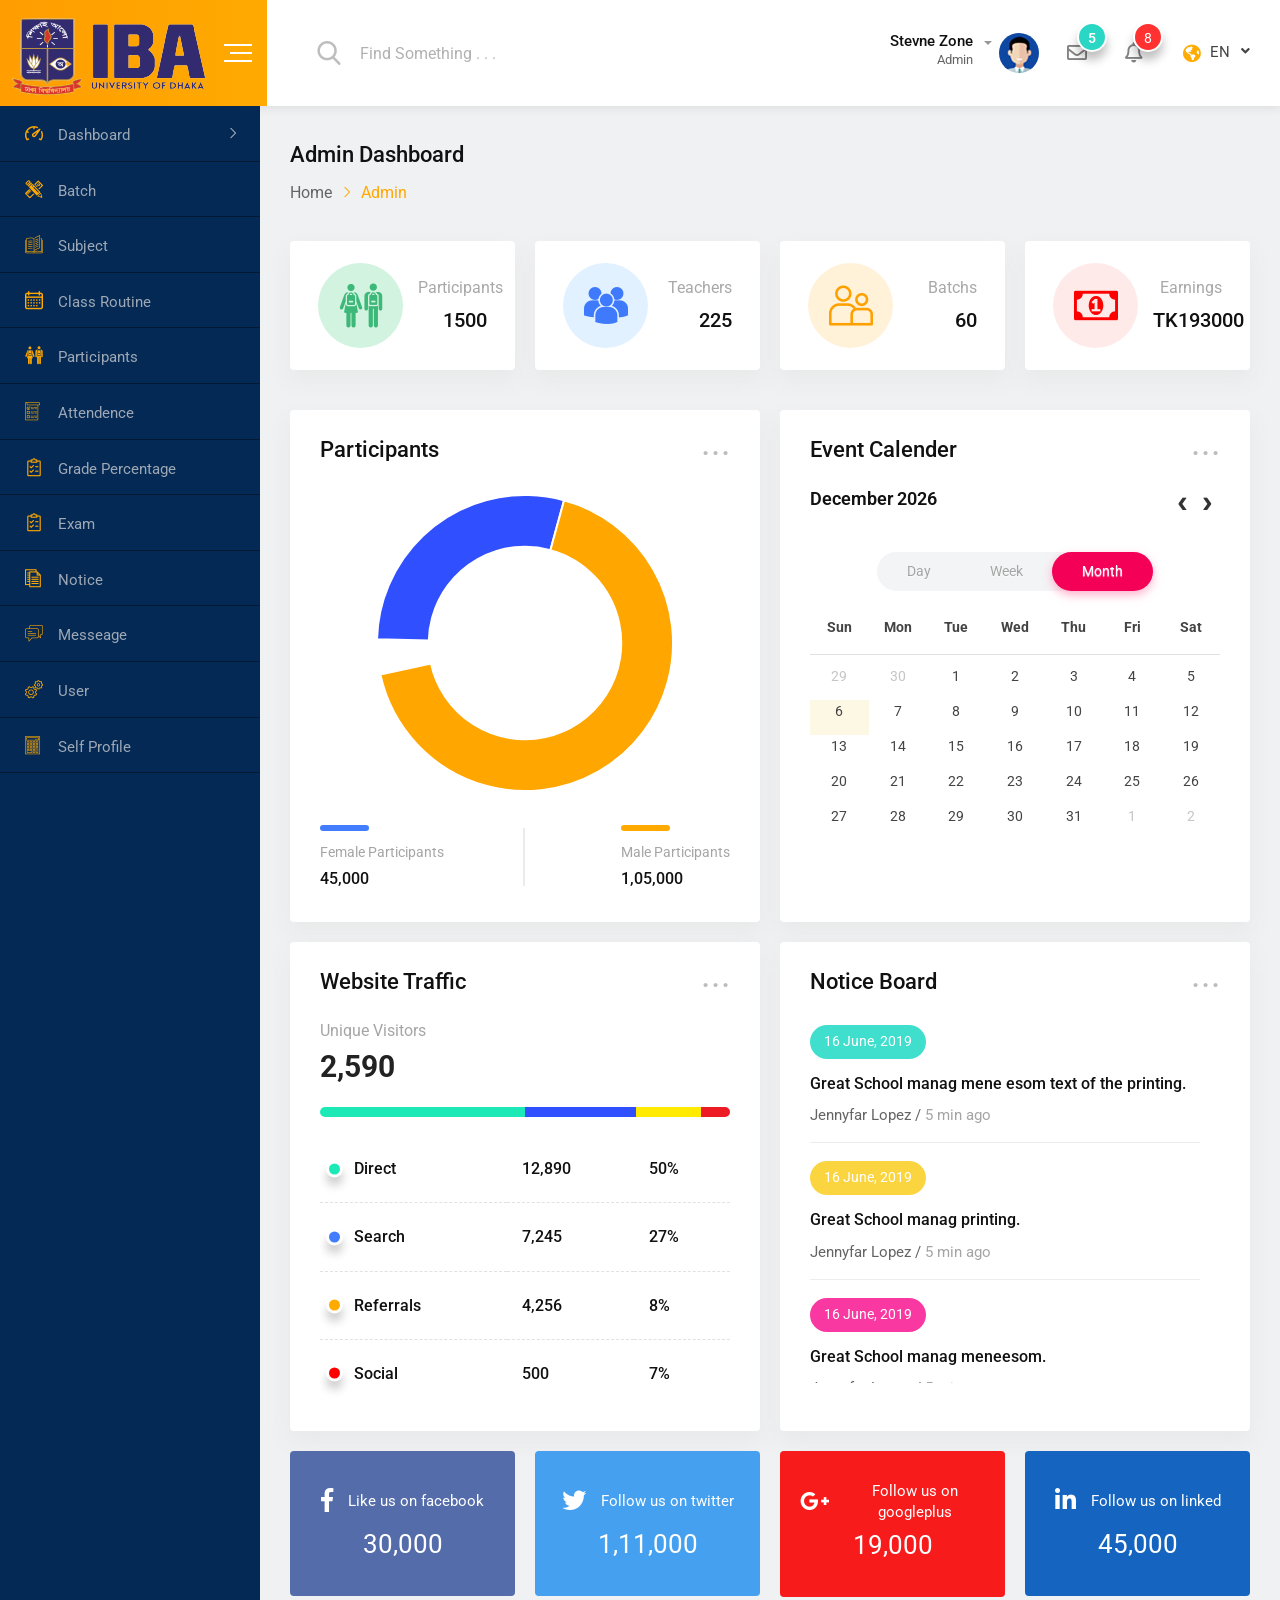
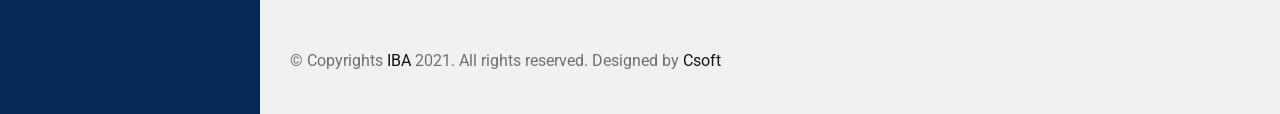
==== commit b6f78f4b: "last2" ====
--- a/index.html
+++ b/index.html
@@ -258,29 +258,48 @@
                                             class="fas fa-angle-right"></i>Participants</a>
                                 </li>
                                 <li class="nav-item">
-                                    <a href="index4.html" class="nav-link"><i class="fas fa-angle-right"></i>Parents</a>
-                                </li>
-                                <li class="nav-item">
-                                    <a href="index5.html" class="nav-link"><i
-                                            class="fas fa-angle-right"></i>Teachers</a>
+                                    <a href="index5.html" class="nav-link"><i class="fas fa-angle-right"></i>Teachers</a>
                                 </li>
                             </ul>
                         </li>
-                        <li class="nav-item sidebar-nav-item">
-                            <a href="#" class="nav-link"><i
+                        <li class="nav-item">
+                            <a href="http://ibaseip.csl-erp.com/admin/course/index.php" class="nav-link"><i
+                                    class="flaticon-maths-class-materials-cross-of-a-pencil-and-a-ruler"></i><span>Batch</span></a>
+                            <ul class="nav sub-group-menu">
+                                <li class="nav-item">
+                                    <a href="all-class.html" class="nav-link"><i class="fas fa-angle-right"></i>All
+                                        Classes</a>
+                                </li>
+                                <li class="nav-item">
+                                    <a href="add-class.html" class="nav-link"><i class="fas fa-angle-right"></i>Add New
+                                        Class</a>
+                                </li>
+                            </ul>
+                        </li>
+                        <li class="nav-item">
+                            <a href="http://ibaseip.csl-erp.com/admin/subject/index.php" class="nav-link"><i
+                                    class="flaticon-open-book"></i><span>Subject</span></a>
+                        </li>
+                        <li class="nav-item">
+                            <a href="http://ibaseip.csl-erp.com/admin/schedule/index.php" class="nav-link"><i
+                                    class="flaticon-calendar"></i><span>Class
+                                    Routine</span></a>
+                        </li>
+                        <li class="nav-item">
+                            <a href="http://ibaseip.csl-erp.com/admin/class/index.php" class="nav-link"><i
                                     class="flaticon-classmates"></i><span>Participants</span></a>
                             <ul class="nav sub-group-menu">
                                 <li class="nav-item">
-                                    <a href="all-student.html" class="nav-link"><i class="fas fa-angle-right"></i>All
+                                    <a href="" class="nav-link"><i class="fas fa-angle-right"></i>All
                                         Participants</a>
                                 </li>
                                 <li class="nav-item">
                                     <a href="student-details.html" class="nav-link"><i
-                                            class="fas fa-angle-right"></i>Participants Details</a>
+                                            class="fas fa-angle-right"></i>Participants Admission</a>
                                 </li>
                                 <li class="nav-item">
                                     <a href="admit-form.html" class="nav-link"><i
-                                            class="fas fa-angle-right"></i>Admission Form</a>
+                                            class="fas fa-angle-right"></i>Form</a>
                                 </li>
                                 <li class="nav-item">
                                     <a href="student-promotion.html" class="nav-link"><i
@@ -288,7 +307,8 @@
                                 </li>
                             </ul>
                         </li>
-                        <li class="nav-item sidebar-nav-item">
+
+                        <!-- <li class="nav-item sidebar-nav-item">
                             <a href="#" class="nav-link"><i
                                     class="flaticon-multiple-users-silhouette"></i><span>Teachers</span></a>
                             <ul class="nav sub-group-menu">
@@ -339,9 +359,85 @@
                                         Book</a>
                                 </li>
                             </ul>
-                        </li>
-                        <li class="nav-item sidebar-nav-item">
-                            <a href="#" class="nav-link"><i class="flaticon-technological"></i><span>Acconunt</span></a>
+                        </li> -->
+
+                        <li class="nav-item">
+                            <a href="student-attendence.html" class="nav-link"><i
+                                    class="flaticon-checklist"></i><span>Attendence</span></a>
+                        </li>
+                        <li class="nav-item">
+                            <a href="http://ibaseip.csl-erp.com/admin/percent/index.php" class="nav-link"><i
+                                    class="flaticon-shopping-list"></i><span>Grade Percentage</span></a>
+                        </li>
+                        <li class="nav-item ">
+                            <a href="http://ibaseip.csl-erp.com/admin/exam1/index.php" class="nav-link"><i
+                                    class="flaticon-shopping-list"></i><span>Exam</span></a>
+                            <ul class="nav sub-group-menu">
+                                <li class="nav-item">
+                                    <a href="exam-schedule.html" class="nav-link"><i class="fas fa-angle-right"></i>Exam
+                                        Schedule</a>
+                                </li>
+                                <li class="nav-item">
+                                    <a href="exam-grade.html" class="nav-link"><i class="fas fa-angle-right"></i>Exam
+                                        Grades</a>
+                                </li>
+                            </ul>
+                        </li>
+                        <!-- <li class="nav-item">
+                            <a href="transport.html" class="nav-link"><i
+                                    class="flaticon-bus-side-view"></i><span>Transport</span></a>
+                        </li>
+                        <li class="nav-item">
+                            <a href="hostel.html" class="nav-link"><i class="flaticon-bed"></i><span>Hostel</span></a>
+                        </li> -->
+                        <li class="nav-item">
+                            <a href="notice-board.html" class="nav-link"><i
+                                    class="flaticon-script"></i><span>Notice</span></a>
+                        </li>
+                        <li class="nav-item">
+                            <a href="messaging.html" class="nav-link"><i
+                                    class="flaticon-chat"></i><span>Messeage</span></a>
+                        </li>
+                        <!-- <li class="nav-item sidebar-nav-item">
+                            <a href="#" class="nav-link"><i class="flaticon-menu-1"></i><span>UI Elements</span></a>
+                            <ul class="nav sub-group-menu">
+                                <li class="nav-item">
+                                    <a href="notification-alart.html" class="nav-link"><i
+                                            class="fas fa-angle-right"></i>Alart</a>
+                                </li>
+                                <li class="nav-item">
+                                    <a href="button.html" class="nav-link"><i class="fas fa-angle-right"></i>Button</a>
+                                </li>
+                                <li class="nav-item">
+                                    <a href="grid.html" class="nav-link"><i class="fas fa-angle-right"></i>Grid</a>
+                                </li>
+                                <li class="nav-item">
+                                    <a href="modal.html" class="nav-link"><i class="fas fa-angle-right"></i>Modal</a>
+                                </li>
+                                <li class="nav-item">
+                                    <a href="progress-bar.html" class="nav-link"><i
+                                            class="fas fa-angle-right"></i>Progress Bar</a>
+                                </li>
+                                <li class="nav-item">
+                                    <a href="ui-tab.html" class="nav-link"><i class="fas fa-angle-right"></i>Tab</a>
+                                </li>
+                                <li class="nav-item">
+                                    <a href="ui-widget.html" class="nav-link"><i
+                                            class="fas fa-angle-right"></i>Widget</a>
+                                </li>
+                            </ul>
+                        </li>
+                        <li class="nav-item">
+                            <a href="map.html" class="nav-link"><i
+                                    class="flaticon-planet-earth"></i><span>Map</span></a>
+                        </li> -->
+                        <li class="nav-item">
+                            <a href="http://ibaseip.csl-erp.com/admin/user/index.php" class="nav-link"><i
+                                    class="flaticon-settings"></i><span>User</span></a>
+                        </li>
+                        <li class="nav-item">
+                            <a href="account-settings.html" class="nav-link"><i class="flaticon-technological"></i><span>Self
+                                    Profile</span></a>
                             <ul class="nav sub-group-menu">
                                 <li class="nav-item">
                                     <a href="all-fees.html" class="nav-link"><i class="fas fa-angle-right"></i>All Fees
@@ -356,97 +452,6 @@
                                         Expenses</a>
                                 </li>
                             </ul>
-                        </li>
-                        <li class="nav-item sidebar-nav-item">
-                            <a href="#" class="nav-link"><i
-                                    class="flaticon-maths-class-materials-cross-of-a-pencil-and-a-ruler"></i><span>Class</span></a>
-                            <ul class="nav sub-group-menu">
-                                <li class="nav-item">
-                                    <a href="all-class.html" class="nav-link"><i class="fas fa-angle-right"></i>All
-                                        Classes</a>
-                                </li>
-                                <li class="nav-item">
-                                    <a href="add-class.html" class="nav-link"><i class="fas fa-angle-right"></i>Add New
-                                        Class</a>
-                                </li>
-                            </ul>
-                        </li>
-                        <li class="nav-item">
-                            <a href="all-subject.html" class="nav-link"><i
-                                    class="flaticon-open-book"></i><span>Subject</span></a>
-                        </li>
-                        <li class="nav-item">
-                            <a href="class-routine.html" class="nav-link"><i class="flaticon-calendar"></i><span>Class
-                                    Routine</span></a>
-                        </li>
-                        <li class="nav-item">
-                            <a href="student-attendence.html" class="nav-link"><i
-                                    class="flaticon-checklist"></i><span>Attendence</span></a>
-                        </li>
-                        <li class="nav-item sidebar-nav-item">
-                            <a href="#" class="nav-link"><i class="flaticon-shopping-list"></i><span>Exam</span></a>
-                            <ul class="nav sub-group-menu">
-                                <li class="nav-item">
-                                    <a href="exam-schedule.html" class="nav-link"><i class="fas fa-angle-right"></i>Exam
-                                        Schedule</a>
-                                </li>
-                                <li class="nav-item">
-                                    <a href="exam-grade.html" class="nav-link"><i class="fas fa-angle-right"></i>Exam
-                                        Grades</a>
-                                </li>
-                            </ul>
-                        </li>
-                        <li class="nav-item">
-                            <a href="transport.html" class="nav-link"><i
-                                    class="flaticon-bus-side-view"></i><span>Transport</span></a>
-                        </li>
-                        <li class="nav-item">
-                            <a href="hostel.html" class="nav-link"><i class="flaticon-bed"></i><span>Hostel</span></a>
-                        </li>
-                        <li class="nav-item">
-                            <a href="notice-board.html" class="nav-link"><i
-                                    class="flaticon-script"></i><span>Notice</span></a>
-                        </li>
-                        <li class="nav-item">
-                            <a href="messaging.html" class="nav-link"><i
-                                    class="flaticon-chat"></i><span>Messeage</span></a>
-                        </li>
-                        <li class="nav-item sidebar-nav-item">
-                            <a href="#" class="nav-link"><i class="flaticon-menu-1"></i><span>UI Elements</span></a>
-                            <ul class="nav sub-group-menu">
-                                <li class="nav-item">
-                                    <a href="notification-alart.html" class="nav-link"><i
-                                            class="fas fa-angle-right"></i>Alart</a>
-                                </li>
-                                <li class="nav-item">
-                                    <a href="button.html" class="nav-link"><i class="fas fa-angle-right"></i>Button</a>
-                                </li>
-                                <li class="nav-item">
-                                    <a href="grid.html" class="nav-link"><i class="fas fa-angle-right"></i>Grid</a>
-                                </li>
-                                <li class="nav-item">
-                                    <a href="modal.html" class="nav-link"><i class="fas fa-angle-right"></i>Modal</a>
-                                </li>
-                                <li class="nav-item">
-                                    <a href="progress-bar.html" class="nav-link"><i
-                                            class="fas fa-angle-right"></i>Progress Bar</a>
-                                </li>
-                                <li class="nav-item">
-                                    <a href="ui-tab.html" class="nav-link"><i class="fas fa-angle-right"></i>Tab</a>
-                                </li>
-                                <li class="nav-item">
-                                    <a href="ui-widget.html" class="nav-link"><i
-                                            class="fas fa-angle-right"></i>Widget</a>
-                                </li>
-                            </ul>
-                        </li>
-                        <li class="nav-item">
-                            <a href="map.html" class="nav-link"><i
-                                    class="flaticon-planet-earth"></i><span>Map</span></a>
-                        </li>
-                        <li class="nav-item">
-                            <a href="account-settings.html" class="nav-link"><i
-                                    class="flaticon-settings"></i><span>Account</span></a>
                         </li>
                     </ul>
                 </div>
@@ -885,7 +890,7 @@
                 <!-- Social Media End Here -->
                 <!-- Footer Area Start Here -->
                 <footer class="footer-wrap-layout1">
-                    <div class="copyright">© Copyrights <a href="#">Csoft</a> 2021. All rights reserved. Designed by <a
+                    <div class="copyright">© Copyrights <a href="#">IBA</a> 2021. All rights reserved. Designed by <a
                             href="#">Csoft</a></div>
                 </footer>
                 <!-- Footer Area End Here -->
